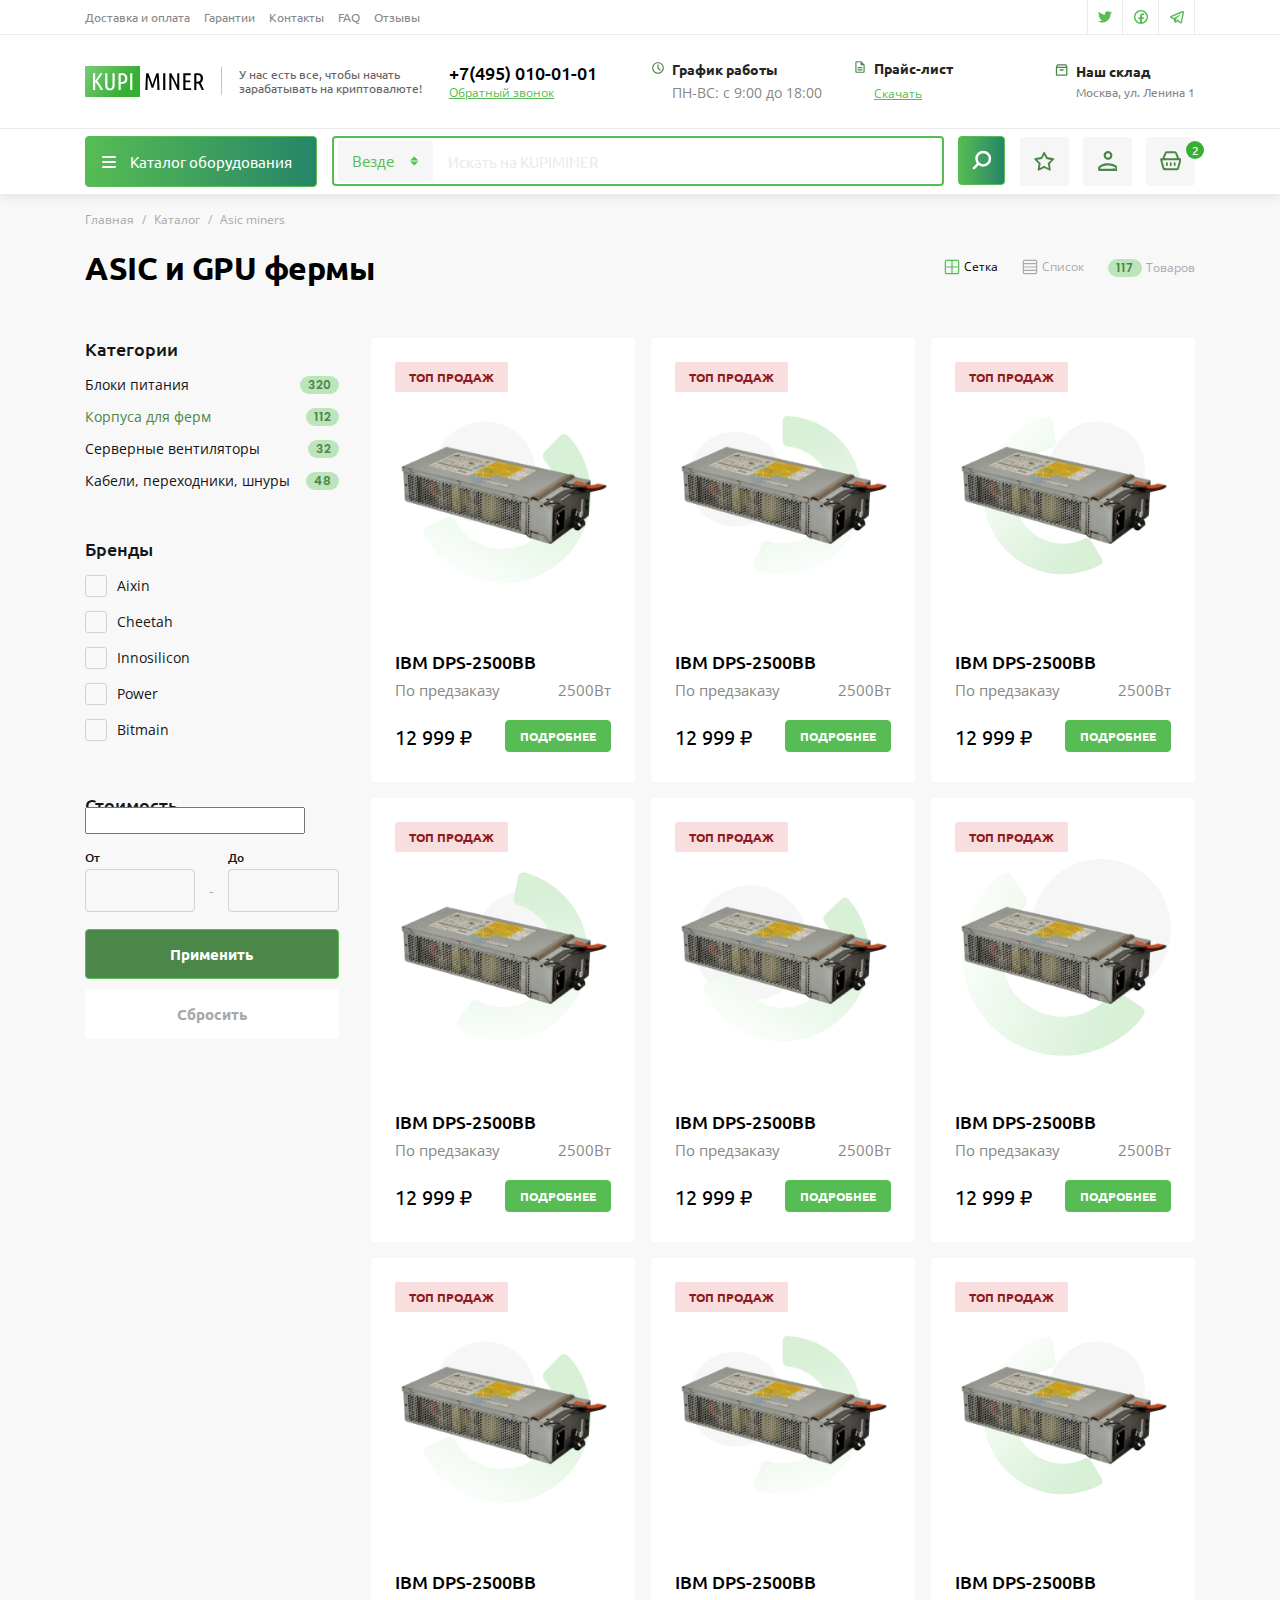
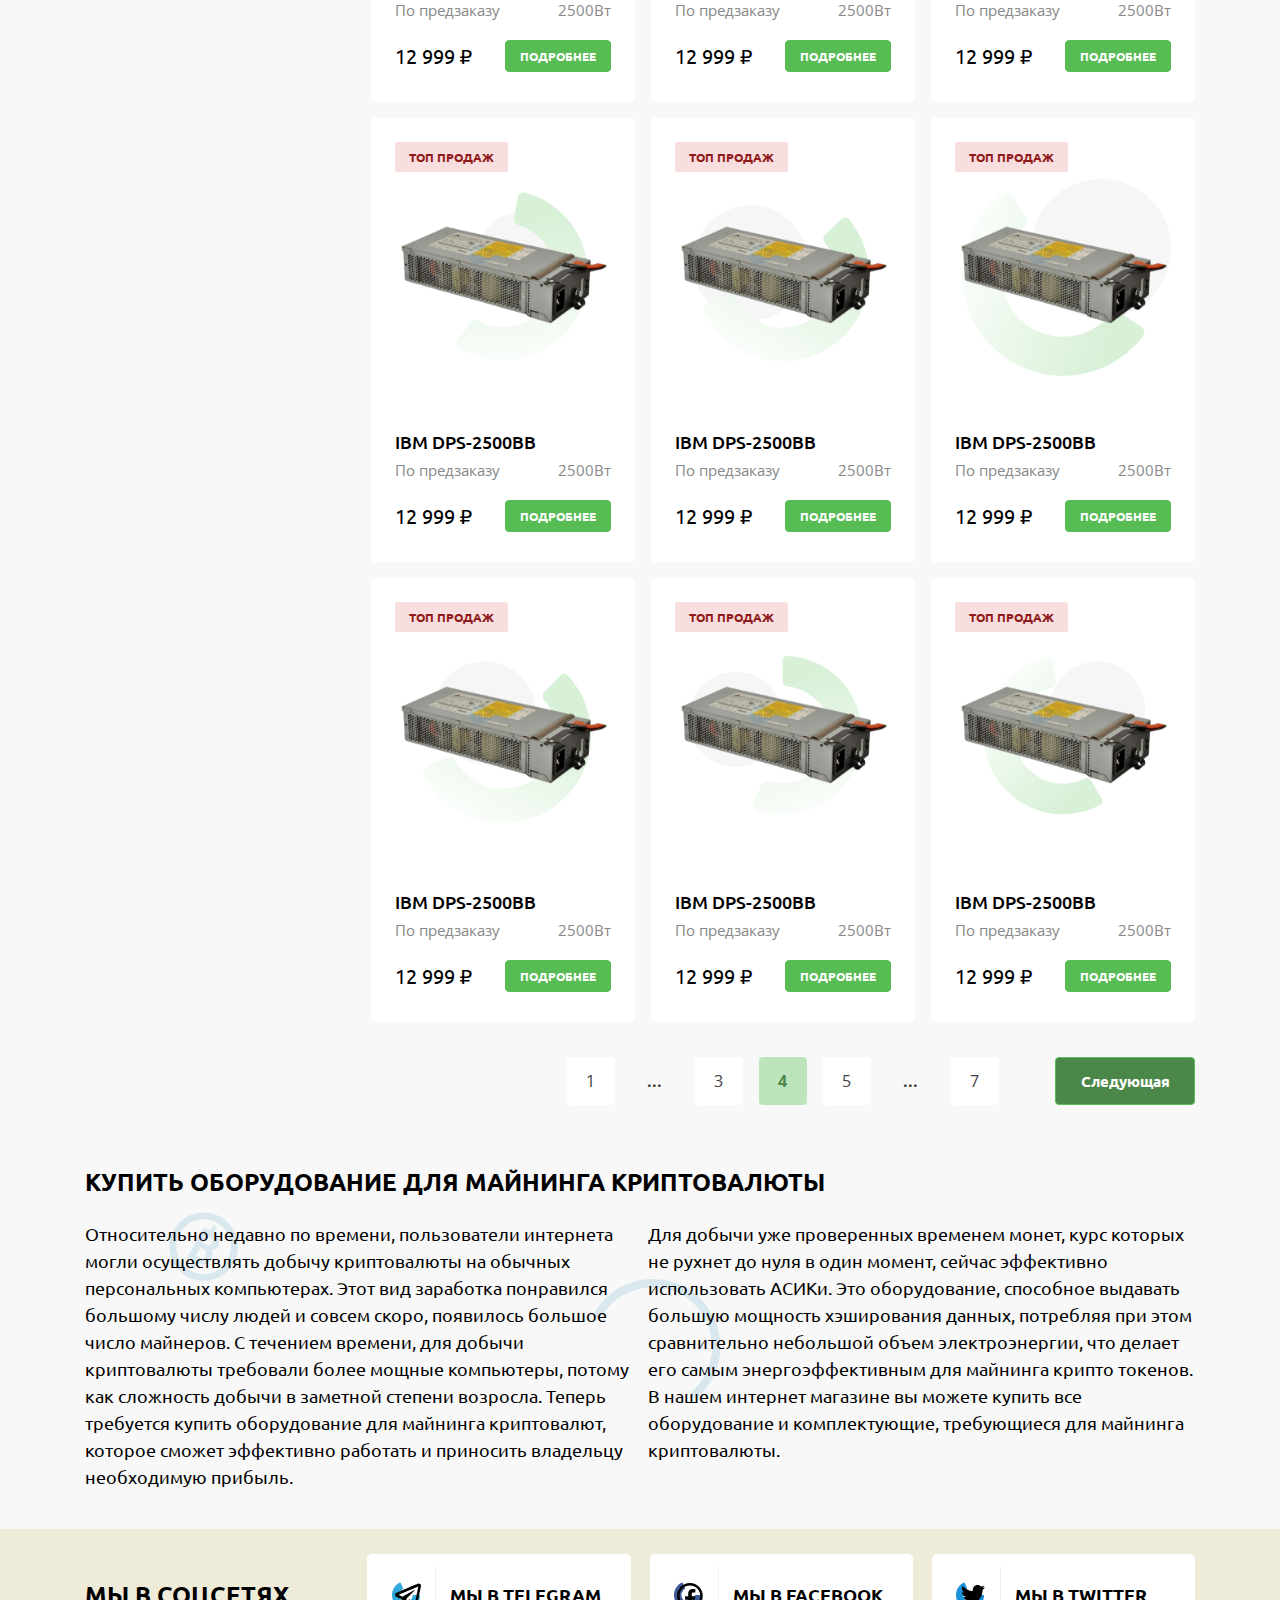
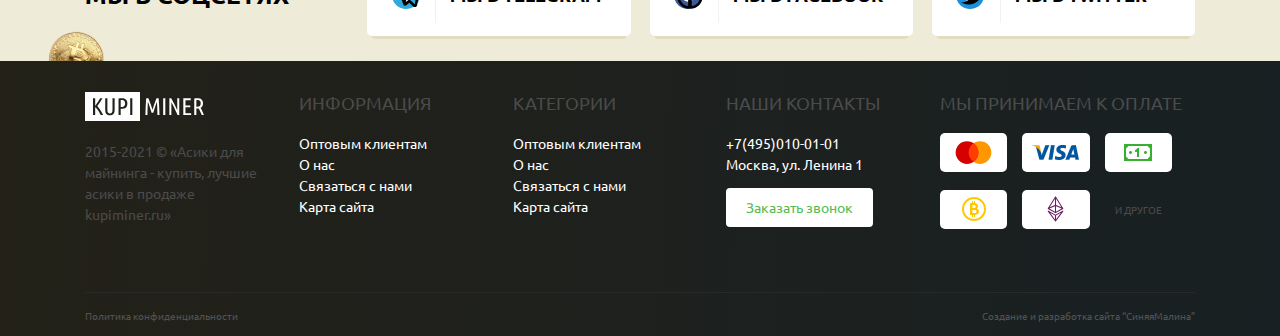
==== public/02-catalog.html @ fa97ae74 "made 02" ====
<!DOCTYPE html>
<html lang="ru">
	<head>
		<meta charset="utf-8">
		<title>02-catalog</title>
		<meta name="description" content="о чем страница">
		<meta http-equiv="X-UA-Compatible" content="IE=edge">
		<meta name="viewport" content="width=device-width,initial-scale=1.0">
		<link type="image/ico" href="img/favicon.ico" rel="shortcut icon"><meta name="format-detection" content="telephone=no"> <link rel="preconnect" href="https://fonts.gstatic.com">
<link href="https://fonts.googleapis.com/css2?family=Open+Sans:wght@300;400;600;700;800&family=Ubuntu:wght@300;400;500;700&display=swap" rel="stylesheet">
<link href="https://fonts.googleapis.com/css2?family=Poppins:wght@300;400;500;600;700;800;900&display=swap" rel="stylesheet">
		<link rel="stylesheet" href="libs/ion-rangeslider/css/ion.rangeSlider.min.css"/>
		<link href="libs/@fancyapps/fancybox/jquery.fancybox.min.css" rel="stylesheet"/>
		<link href="css/main.min.css" rel="stylesheet"/>
	</head>
	<body class="bc-moved">
		<div class="main-wrapper">
			<div class="mob-menu mob-menu--js">
				<div class="mob-menu__inner mm-inner-js">
					<div class="mob-menu__catalog-items"><a class="mob-menu__item" href="#"><span class="mob-menu__img"><img loading="lazy" src="img/svg/catalog-1.svg" alt=""/></span><span class="mob-menu__txt">Компьютерные товары</span></a><a class="mob-menu__item" href="#"><span class="mob-menu__img"><img loading="lazy" src="img/svg/catalog-1.svg" alt=""/></span><span class="mob-menu__txt">Корпуса для ферм на видеокартах</span></a><a class="mob-menu__item" href="#"><span class="mob-menu__img"><img loading="lazy" src="img/svg/catalog-2.svg" alt=""/></span><span class="mob-menu__txt">Электроника</span></a><a class="mob-menu__item" href="#"><span class="mob-menu__img"><img loading="lazy" src="img/svg/catalog-3.svg" alt=""/></span><span class="mob-menu__txt">Asic miners</span></a><a class="mob-menu__item" href="#"><span class="mob-menu__img"><img loading="lazy" src="img/svg/catalog-1.svg" alt=""/></span><span class="mob-menu__txt">GPU фермы</span></a><a class="mob-menu__item" href="#"><span class="mob-menu__img"><img loading="lazy" src="img/svg/catalog-3.svg" alt=""/></span><span class="mob-menu__txt">Аксессуары</span></a><a class="mob-menu__item" href="#"><span class="mob-menu__img"><img loading="lazy" src="img/svg/catalog-2.svg" alt=""/></span><span class="mob-menu__txt">Контейнеры для майнинга</span></a><a class="mob-menu__item" href="#"><span class="mob-menu__img"><img loading="lazy" src="img/svg/catalog-1.svg" alt=""/></span><span class="mob-menu__txt">Видеокарты</span></a>
					</div>
					<div class="mob-menu__gray-links">
						<ul>
							<li><a href="#">Отзывы</a></li>
							<li><a href="#">Доставка и оплата</a></li>
							<li><a href="#">Возврат</a></li>
							<li><a href="#">Контакты</a></li>
						</ul>
					</div>
					<div class="mob-menu__lower-content">
						<div class="mob-menu__soc-row row gy-3">
							<div class="col-auto"><a class="mob-menu__soc-item" href="#"><img loading="lazy" src="img/svg/tl-soc-tw.svg" alt=""/></a>
							</div>
							<div class="col-auto"><a class="mob-menu__soc-item" href="#"><img loading="lazy" src="img/svg/tl-soc-fb.svg" alt=""/></a>
							</div>
							<div class="col-auto"><a class="mob-menu__soc-item" href="#"><img loading="lazy" src="img/svg/tl-soc-tg.svg" alt=""/></a>
							</div>
						</div><a class="mob-menu__tel" href="tel:+74950100101">+7(495) 010-01-01</a><a class="mob-menu__call-back" href="#">Обратный звонок</a>
					</div>
				</div>
			</div>
			<!--  мобильное меню-->
			<!-- start header-->
			<header class="header" id="header">
				<!-- start top-nav-->
				<div class="top-line d-none d-lg-block">
					<div class="container">
						<div class="row align-items-center">
							<div class="col">
								<div class="top-line__gray-menu">
									<ul>
										<li><a href="#">Доставка и оплата</a></li>
										<li><a href="#">Гарантии</a></li>
										<li><a href="#">Контакты</a></li>
										<li><a href="#">FAQ</a></li>
										<li><a href="#">Отзывы</a></li>
									</ul>
								</div>
							</div>
							<div class="col-auto">
								<div class="top-line__soc-row row">
									<div class="col-auto"><a class="top-line__soc-item" href="#"><img loading="lazy" src="img/svg/tl-soc-tw.svg" alt=""/></a>
									</div>
									<div class="col-auto"><a class="top-line__soc-item" href="#"><img loading="lazy" src="img/svg/tl-soc-fb.svg" alt=""/></a>
									</div>
									<div class="col-auto"><a class="top-line__soc-item" href="#"><img loading="lazy" src="img/svg/tl-soc-tg.svg" alt=""/></a>
									</div>
								</div>
							</div>
						</div>
					</div>
				</div>
				<div class="top-nav top-nav--js block-with-lazy">
					<div class="top-nav__top d-none d-lg-block">
						<div class="container">
							<div class="top-nav__top-row row align-items-center">
								<div class="col-auto">
									<div class="top-nav__logo-row row align-items-center">
										<div class="col-auto"><a class="top-nav__logo" href="#"><img loading="lazy" src="img/svg/logo.svg" alt=""/></a>
										</div>
										<div class="top-nav__l-txt-col col-auto">
											<div class="top-nav__logo-txt">У нас есть все, чтобы начать зарабатывать на криптовалюте!
											</div>
										</div>
									</div>
								</div>
								<div class="top-nav__col top-nav__col--tell col"><a class="top-nav__tell" href="tel:+74950100101">+7(495) 010-01-01</a>
									<div class="top-nav__callback">Обратный звонок
									</div>
								</div>
								<div class="top-nav__col top-nav__col--shedule col d-xl-block d-none">
									<div class="top-nav__iconed-row row">
										<div class="col-auto">
											<div class="top-nav__i-icon"><img loading="lazy" src="img/svg/h-clock.svg" alt=""/>
											</div>
										</div>
										<div class="col">
											<div class="top-nav__bold-txt">График работы
											</div>
											<div class="top-nav__shedule">ПН-ВС: с 9:00 до 18:00
											</div>
										</div>
									</div>
								</div>
								<div class="top-nav__col top-nav__col--price col">
									<div class="top-nav__iconed-row row">
										<div class="col-auto">
											<div class="top-nav__i-icon"><img loading="lazy" src="img/svg/h-file.svg" alt=""/>
											</div>
										</div>
										<div class="col">
											<div class="top-nav__bold-txt">Прайс-лист
											</div><a class="top-nav__price-link" href="#">Скачать</a>
										</div>
									</div>
								</div>
								<div class="top-nav__col top-nav__col--store col-auto d-lg-block d-none">
									<div class="top-nav__iconed-row row">
										<div class="col-auto">
											<div class="top-nav__i-icon"><img loading="lazy" src="img/svg/h-store.svg" alt=""/>
											</div>
										</div>
										<div class="col">
											<div class="top-nav__bold-txt">Наш склад
											</div>
											<div class="top-nav__store-add">Москва, ул. Ленина 1
											</div>
										</div>
									</div>
								</div>
							</div>
						</div>
					</div>
					<div class="top-nav__bot">
						<div class="top-nav__bot-cont container">
							<div class="top-nav__bot-row row align-items-center">
								<div class="col-auto d-lg-none">
									<div class="top-nav__burger burger-js"><span></span>
									</div>
								</div>
								<div class="col-auto d-none d-lg-block">
									<div class="top-nav__catalog-cont">
										<div class="top-nav__catalog-btn catalog-btn-js">
											<div class="top-nav__c-burger"><span></span>
											</div>
											<div class="top-nav__c-txt">Каталог оборудования
											</div>
										</div>
										<div class="catalog-dd catalog-dd--js">
											<div class="catalog-dd__items"><a class="catalog-dd__item" href="#"><span class="catalog-dd__img"><img loading="lazy" src="img/svg/catalog-1.svg" alt=""/></span><span class="catalog-dd__txt">Компьютерные товары</span></a><a class="catalog-dd__item" href="#"><span class="catalog-dd__img"><img loading="lazy" src="img/svg/catalog-1.svg" alt=""/></span><span class="catalog-dd__txt">Корпуса для ферм на видеокартах</span></a><a class="catalog-dd__item" href="#"><span class="catalog-dd__img"><img loading="lazy" src="img/svg/catalog-2.svg" alt=""/></span><span class="catalog-dd__txt">Электроника</span></a><a class="catalog-dd__item" href="#"><span class="catalog-dd__img"><img loading="lazy" src="img/svg/catalog-3.svg" alt=""/></span><span class="catalog-dd__txt">Asic miners</span></a><a class="catalog-dd__item" href="#"><span class="catalog-dd__img"><img loading="lazy" src="img/svg/catalog-1.svg" alt=""/></span><span class="catalog-dd__txt">GPU фермы</span></a><a class="catalog-dd__item" href="#"><span class="catalog-dd__img"><img loading="lazy" src="img/svg/catalog-3.svg" alt=""/></span><span class="catalog-dd__txt">Аксессуары</span></a><a class="catalog-dd__item" href="#"><span class="catalog-dd__img"><img loading="lazy" src="img/svg/catalog-2.svg" alt=""/></span><span class="catalog-dd__txt">Контейнеры для майнинга</span></a><a class="catalog-dd__item" href="#"><span class="catalog-dd__img"><img loading="lazy" src="img/svg/catalog-1.svg" alt=""/></span><span class="catalog-dd__txt">Видеокарты</span></a>
											</div>
										</div>
									</div>
								</div>
								<div class="col d-none d-lg-block">
									<div class="top-nav__inp-row row">
										<div class="top-nav__inp-col col">
											<div class="top-nav__input-box">
												<select class="top-nav__select form-control form-select">
													<option>Везде</option>
													<option>Везде2</option>
													<option>Везде3</option>
												</select><input class="top-nav__input form-control" type="text" placeholder="Искать на KUPIMINER"/>
											</div>
										</div>
										<div class="col-auto">
											<button class="top-nav__inp-btn" type="button"><img loading="lazy" src="img/svg/zoom.svg" alt=""/>
											</button>
										</div>
									</div>
								</div>
								<div class="col col-lg-auto">
									<div class="top-nav__s-links-row row justify-content-end">
										<div class="col-auto d-lg-none"><a class="top-nav__s-link search-sm-js" href="#"><img loading="lazy" src="img/svg/zoom-sm.svg" alt=""/></a>
										</div>
										<div class="col d-lg-none mob-search-col-js">
											<div class="row">
												<div class="col"><input class="top-nav__input-mob form-control inp-mob-js" type="text"/>
												</div>
												<div class="col-auto">
													<div class="top-nav__m-close-btn m-close-btn-js"><img loading="lazy" src="img/svg/cross.svg" alt=""/>
													</div>
												</div>
											</div>
										</div>
										<div class="col-auto s-col-js active"><a class="top-nav__s-link" href="#">
											<svg class="icon icon-star ">
												<use xlink:href="img/svg/sprite.svg#star"></use>
											</svg></a>
										</div>
										<div class="col-auto s-col-js active"><a class="top-nav__s-link" href="#">
											<svg class="icon icon-user ">
												<use xlink:href="img/svg/sprite.svg#user"></use>
											</svg></a>
										</div>
										<div class="col-auto s-col-js active"><a class="top-nav__s-link top-nav__s-link--cart" href="#">
											<svg class="icon icon-cart ">
												<use xlink:href="img/svg/sprite.svg#cart"></use>
											</svg><span class="top-nav__amount-ball">2</span></a>
										</div>
									</div>
								</div>
							</div>
						</div>
					</div>
				</div>
				<!-- end top-nav-->
			</header>
			<!-- end header-->
			<div class="bc-cont">
				<div class="container">
					<nav>
						<ol class="breadcrumb">
							<li class="breadcrumb-item"><a href="/"><span>Главная</span></a></li>
							<li class="breadcrumb-item"><a href="#"><span>Каталог</span></a></li>
							<li class="breadcrumb-item active"><a href="#"><span>Asic miners</span></a></li>
						</ol>
					</nav>
				</div>
			</div>
			<!-- start sCatalog-->
			<section class="sCatalog section" id="sCatalog">
				<div class="sCatalog__container container">
					<div class="sCatalog__top-row row align-items-center align-items-xxl-end gy-3">
						<div class="col-md">
							<div class="section-title">
								<h1>ASIC и GPU фермы</h1>
							</div>
						</div>
						<div class="col-md-auto">
							<div class="sCatalog__t-sub-row row gy-3">
								<div class="col-auto">
									<div class="sCatalog__display-btn active">
										<svg class="icon icon-grid-icon ">
											<use xlink:href="img/svg/sprite.svg#grid-icon"></use>
										</svg><span>Сетка</span>
									</div>
								</div>
								<div class="col-auto">
									<div class="sCatalog__display-btn">
										<svg class="icon icon-list-icon ">
											<use xlink:href="img/svg/sprite.svg#list-icon"></use>
										</svg><span>Список</span>
									</div>
								</div>
								<div class="col-auto">
									<div class="sCatalog__items-found">
										<div class="sCatalog__if-num">117
										</div>
										<div class="sCatalog__if-txt">Товаров
										</div>
									</div>
								</div>
							</div>
						</div>
					</div>
					<div class="sCatalog__main-row row gy-4">
						<div class="sCatalog__m-l-col col-lg-4 col-xl-3">
							<div class="filter">
								<div class="filter__title">Категории
								</div>
								<div class="filter__categories"><a class="filter__c-item" href="#"><span class="filter__c-txt">Блоки питания</span><span class="filter__c-amount">320</span></a><a class="filter__c-item active" href="#"><span class="filter__c-txt">Корпуса для ферм</span><span class="filter__c-amount">112</span></a><a class="filter__c-item" href="#"><span class="filter__c-txt">Серверные вентиляторы</span><span class="filter__c-amount">32</span></a><a class="filter__c-item" href="#"><span class="filter__c-txt">Кабели, переходники, шнуры</span><span class="filter__c-amount">48</span></a>
								</div>
								<div class="filter__title">Бренды
								</div>
								<div class="filter__chb-group">
									<label class="custom-input form-check"><input class="custom-input__input form-check-input" name="checkbox" type="checkbox"/><span class="custom-input__text form-check-label">Aixin</span>
									</label>
									<label class="custom-input form-check"><input class="custom-input__input form-check-input" name="checkbox" type="checkbox"/><span class="custom-input__text form-check-label">Cheetah</span>
									</label>
									<label class="custom-input form-check"><input class="custom-input__input form-check-input" name="checkbox" type="checkbox"/><span class="custom-input__text form-check-label">Innosilicon</span>
									</label>
									<label class="custom-input form-check"><input class="custom-input__input form-check-input" name="checkbox" type="checkbox"/><span class="custom-input__text form-check-label">Power</span>
									</label>
									<label class="custom-input form-check"><input class="custom-input__input form-check-input" name="checkbox" type="checkbox"/><span class="custom-input__text form-check-label">Bitmain</span>
									</label>
								</div>
								<div class="filter__title">Стоимость
								</div>
								<div class="filter__range-wrap">
									<div class="range-wrap price_slider_amount">
										<input class="range-slider slider-js" type="text" data-min="80" data-max="320000"/>
										<div class="range-wrap__row row align-items-end">
											<div class="range-wrap__col col">
												<div class="form-group">
													<div class="range-wrap__up-inp-txt">От
													</div><input class="input_from form-control" type="text"/>
												</div>
											</div>
											<div class="col-auto">
												<div class="range-wrap__dash">-
												</div>
											</div>
											<div class="range-wrap__col col">
												<div class="form-group">
													<div class="range-wrap__up-inp-txt">До
													</div><input class="input_to form-control" type="text"/>
												</div>
											</div>
										</div>
									</div>
								</div>
								<div class="filter__btn-row row">
									<div class="col">
										<button class="filter__btn filter__btn--green" type="button">Применить
										</button>
									</div>
									<div class="col">
										<button class="filter__btn filter__btn--white muted" type="button">Сбросить
										</button>
									</div>
								</div>
							</div>
						</div>
						<div class="col-lg-8 col-xl-9 col-xxl">
							<div class="sCatalog__items-row row">
								<div class="col-sm-6 col-lg-6 col-xl-4">
									<div class="prod-card">
										<div class="prod-card__img-box">
											<div class="prod-card__tags">
												<div class="prod-card__t-row row gy-2">
													<div class="col-auto">
														<div class="prod-card__tag" style="color: #901A1A; background-color:#F8DEDE;">топ продаж
														</div>
													</div>
												</div>
											</div>
											<div class="prod-card__backplate">
												<div class="prod-card__bp-ball prod-card__bp-ball--img">
												</div>
											</div><a class="prod-card__img" href="#"><img loading="lazy" src="img/@2x/prod-card-2.png" alt=""/></a>
										</div><a class="prod-card__title" href="#">IBM DPS-2500BB</a>
										<div class="prod-card__gray-row row align-items-center">
											<div class="col">
												<div class="prod-card__gray">По предзаказу
												</div>
											</div>
											<div class="col-auto">
												<div class="prod-card__gray">2500Вт
												</div>
											</div>
										</div>
										<div class="prod-card__price-row row align-items-center">
											<div class="col">
												<div class="prod-card__price">12 999 ₽
												</div>
											</div>
											<div class="col-auto"><a class="prod-card__det-btn" href="#">подробнее</a>
											</div>
										</div>
									</div>
								</div>
								<div class="col-sm-6 col-lg-6 col-xl-4">
									<div class="prod-card">
										<div class="prod-card__img-box">
											<div class="prod-card__tags">
												<div class="prod-card__t-row row gy-2">
													<div class="col-auto">
														<div class="prod-card__tag" style="color: #901A1A; background-color:#F8DEDE;">топ продаж
														</div>
													</div>
												</div>
											</div>
											<div class="prod-card__backplate">
												<div class="prod-card__bp-ball prod-card__bp-ball--img">
												</div>
											</div><a class="prod-card__img" href="#"><img loading="lazy" src="img/@2x/prod-card-2.png" alt=""/></a>
										</div><a class="prod-card__title" href="#">IBM DPS-2500BB</a>
										<div class="prod-card__gray-row row align-items-center">
											<div class="col">
												<div class="prod-card__gray">По предзаказу
												</div>
											</div>
											<div class="col-auto">
												<div class="prod-card__gray">2500Вт
												</div>
											</div>
										</div>
										<div class="prod-card__price-row row align-items-center">
											<div class="col">
												<div class="prod-card__price">12 999 ₽
												</div>
											</div>
											<div class="col-auto"><a class="prod-card__det-btn" href="#">подробнее</a>
											</div>
										</div>
									</div>
								</div>
								<div class="col-sm-6 col-lg-6 col-xl-4">
									<div class="prod-card">
										<div class="prod-card__img-box">
											<div class="prod-card__tags">
												<div class="prod-card__t-row row gy-2">
													<div class="col-auto">
														<div class="prod-card__tag" style="color: #901A1A; background-color:#F8DEDE;">топ продаж
														</div>
													</div>
												</div>
											</div>
											<div class="prod-card__backplate">
												<div class="prod-card__bp-ball prod-card__bp-ball--img">
												</div>
											</div><a class="prod-card__img" href="#"><img loading="lazy" src="img/@2x/prod-card-2.png" alt=""/></a>
										</div><a class="prod-card__title" href="#">IBM DPS-2500BB</a>
										<div class="prod-card__gray-row row align-items-center">
											<div class="col">
												<div class="prod-card__gray">По предзаказу
												</div>
											</div>
											<div class="col-auto">
												<div class="prod-card__gray">2500Вт
												</div>
											</div>
										</div>
										<div class="prod-card__price-row row align-items-center">
											<div class="col">
												<div class="prod-card__price">12 999 ₽
												</div>
											</div>
											<div class="col-auto"><a class="prod-card__det-btn" href="#">подробнее</a>
											</div>
										</div>
									</div>
								</div>
								<div class="col-sm-6 col-lg-6 col-xl-4">
									<div class="prod-card">
										<div class="prod-card__img-box">
											<div class="prod-card__tags">
												<div class="prod-card__t-row row gy-2">
													<div class="col-auto">
														<div class="prod-card__tag" style="color: #901A1A; background-color:#F8DEDE;">топ продаж
														</div>
													</div>
												</div>
											</div>
											<div class="prod-card__backplate">
												<div class="prod-card__bp-ball prod-card__bp-ball--img">
												</div>
											</div><a class="prod-card__img" href="#"><img loading="lazy" src="img/@2x/prod-card-2.png" alt=""/></a>
										</div><a class="prod-card__title" href="#">IBM DPS-2500BB</a>
										<div class="prod-card__gray-row row align-items-center">
											<div class="col">
												<div class="prod-card__gray">По предзаказу
												</div>
											</div>
											<div class="col-auto">
												<div class="prod-card__gray">2500Вт
												</div>
											</div>
										</div>
										<div class="prod-card__price-row row align-items-center">
											<div class="col">
												<div class="prod-card__price">12 999 ₽
												</div>
											</div>
											<div class="col-auto"><a class="prod-card__det-btn" href="#">подробнее</a>
											</div>
										</div>
									</div>
								</div>
								<div class="col-sm-6 col-lg-6 col-xl-4">
									<div class="prod-card">
										<div class="prod-card__img-box">
											<div class="prod-card__tags">
												<div class="prod-card__t-row row gy-2">
													<div class="col-auto">
														<div class="prod-card__tag" style="color: #901A1A; background-color:#F8DEDE;">топ продаж
														</div>
													</div>
												</div>
											</div>
											<div class="prod-card__backplate">
												<div class="prod-card__bp-ball prod-card__bp-ball--img">
												</div>
											</div><a class="prod-card__img" href="#"><img loading="lazy" src="img/@2x/prod-card-2.png" alt=""/></a>
										</div><a class="prod-card__title" href="#">IBM DPS-2500BB</a>
										<div class="prod-card__gray-row row align-items-center">
											<div class="col">
												<div class="prod-card__gray">По предзаказу
												</div>
											</div>
											<div class="col-auto">
												<div class="prod-card__gray">2500Вт
												</div>
											</div>
										</div>
										<div class="prod-card__price-row row align-items-center">
											<div class="col">
												<div class="prod-card__price">12 999 ₽
												</div>
											</div>
											<div class="col-auto"><a class="prod-card__det-btn" href="#">подробнее</a>
											</div>
										</div>
									</div>
								</div>
								<div class="col-sm-6 col-lg-6 col-xl-4">
									<div class="prod-card">
										<div class="prod-card__img-box">
											<div class="prod-card__tags">
												<div class="prod-card__t-row row gy-2">
													<div class="col-auto">
														<div class="prod-card__tag" style="color: #901A1A; background-color:#F8DEDE;">топ продаж
														</div>
													</div>
												</div>
											</div>
											<div class="prod-card__backplate">
												<div class="prod-card__bp-ball prod-card__bp-ball--img">
												</div>
											</div><a class="prod-card__img" href="#"><img loading="lazy" src="img/@2x/prod-card-2.png" alt=""/></a>
										</div><a class="prod-card__title" href="#">IBM DPS-2500BB</a>
										<div class="prod-card__gray-row row align-items-center">
											<div class="col">
												<div class="prod-card__gray">По предзаказу
												</div>
											</div>
											<div class="col-auto">
												<div class="prod-card__gray">2500Вт
												</div>
											</div>
										</div>
										<div class="prod-card__price-row row align-items-center">
											<div class="col">
												<div class="prod-card__price">12 999 ₽
												</div>
											</div>
											<div class="col-auto"><a class="prod-card__det-btn" href="#">подробнее</a>
											</div>
										</div>
									</div>
								</div>
								<div class="col-sm-6 col-lg-6 col-xl-4">
									<div class="prod-card">
										<div class="prod-card__img-box">
											<div class="prod-card__tags">
												<div class="prod-card__t-row row gy-2">
													<div class="col-auto">
														<div class="prod-card__tag" style="color: #901A1A; background-color:#F8DEDE;">топ продаж
														</div>
													</div>
												</div>
											</div>
											<div class="prod-card__backplate">
												<div class="prod-card__bp-ball prod-card__bp-ball--img">
												</div>
											</div><a class="prod-card__img" href="#"><img loading="lazy" src="img/@2x/prod-card-2.png" alt=""/></a>
										</div><a class="prod-card__title" href="#">IBM DPS-2500BB</a>
										<div class="prod-card__gray-row row align-items-center">
											<div class="col">
												<div class="prod-card__gray">По предзаказу
												</div>
											</div>
											<div class="col-auto">
												<div class="prod-card__gray">2500Вт
												</div>
											</div>
										</div>
										<div class="prod-card__price-row row align-items-center">
											<div class="col">
												<div class="prod-card__price">12 999 ₽
												</div>
											</div>
											<div class="col-auto"><a class="prod-card__det-btn" href="#">подробнее</a>
											</div>
										</div>
									</div>
								</div>
								<div class="col-sm-6 col-lg-6 col-xl-4">
									<div class="prod-card">
										<div class="prod-card__img-box">
											<div class="prod-card__tags">
												<div class="prod-card__t-row row gy-2">
													<div class="col-auto">
														<div class="prod-card__tag" style="color: #901A1A; background-color:#F8DEDE;">топ продаж
														</div>
													</div>
												</div>
											</div>
											<div class="prod-card__backplate">
												<div class="prod-card__bp-ball prod-card__bp-ball--img">
												</div>
											</div><a class="prod-card__img" href="#"><img loading="lazy" src="img/@2x/prod-card-2.png" alt=""/></a>
										</div><a class="prod-card__title" href="#">IBM DPS-2500BB</a>
										<div class="prod-card__gray-row row align-items-center">
											<div class="col">
												<div class="prod-card__gray">По предзаказу
												</div>
											</div>
											<div class="col-auto">
												<div class="prod-card__gray">2500Вт
												</div>
											</div>
										</div>
										<div class="prod-card__price-row row align-items-center">
											<div class="col">
												<div class="prod-card__price">12 999 ₽
												</div>
											</div>
											<div class="col-auto"><a class="prod-card__det-btn" href="#">подробнее</a>
											</div>
										</div>
									</div>
								</div>
								<div class="col-sm-6 col-lg-6 col-xl-4">
									<div class="prod-card">
										<div class="prod-card__img-box">
											<div class="prod-card__tags">
												<div class="prod-card__t-row row gy-2">
													<div class="col-auto">
														<div class="prod-card__tag" style="color: #901A1A; background-color:#F8DEDE;">топ продаж
														</div>
													</div>
												</div>
											</div>
											<div class="prod-card__backplate">
												<div class="prod-card__bp-ball prod-card__bp-ball--img">
												</div>
											</div><a class="prod-card__img" href="#"><img loading="lazy" src="img/@2x/prod-card-2.png" alt=""/></a>
										</div><a class="prod-card__title" href="#">IBM DPS-2500BB</a>
										<div class="prod-card__gray-row row align-items-center">
											<div class="col">
												<div class="prod-card__gray">По предзаказу
												</div>
											</div>
											<div class="col-auto">
												<div class="prod-card__gray">2500Вт
												</div>
											</div>
										</div>
										<div class="prod-card__price-row row align-items-center">
											<div class="col">
												<div class="prod-card__price">12 999 ₽
												</div>
											</div>
											<div class="col-auto"><a class="prod-card__det-btn" href="#">подробнее</a>
											</div>
										</div>
									</div>
								</div>
								<div class="col-sm-6 col-lg-6 col-xl-4">
									<div class="prod-card">
										<div class="prod-card__img-box">
											<div class="prod-card__tags">
												<div class="prod-card__t-row row gy-2">
													<div class="col-auto">
														<div class="prod-card__tag" style="color: #901A1A; background-color:#F8DEDE;">топ продаж
														</div>
													</div>
												</div>
											</div>
											<div class="prod-card__backplate">
												<div class="prod-card__bp-ball prod-card__bp-ball--img">
												</div>
											</div><a class="prod-card__img" href="#"><img loading="lazy" src="img/@2x/prod-card-2.png" alt=""/></a>
										</div><a class="prod-card__title" href="#">IBM DPS-2500BB</a>
										<div class="prod-card__gray-row row align-items-center">
											<div class="col">
												<div class="prod-card__gray">По предзаказу
												</div>
											</div>
											<div class="col-auto">
												<div class="prod-card__gray">2500Вт
												</div>
											</div>
										</div>
										<div class="prod-card__price-row row align-items-center">
											<div class="col">
												<div class="prod-card__price">12 999 ₽
												</div>
											</div>
											<div class="col-auto"><a class="prod-card__det-btn" href="#">подробнее</a>
											</div>
										</div>
									</div>
								</div>
								<div class="col-sm-6 col-lg-6 col-xl-4">
									<div class="prod-card">
										<div class="prod-card__img-box">
											<div class="prod-card__tags">
												<div class="prod-card__t-row row gy-2">
													<div class="col-auto">
														<div class="prod-card__tag" style="color: #901A1A; background-color:#F8DEDE;">топ продаж
														</div>
													</div>
												</div>
											</div>
											<div class="prod-card__backplate">
												<div class="prod-card__bp-ball prod-card__bp-ball--img">
												</div>
											</div><a class="prod-card__img" href="#"><img loading="lazy" src="img/@2x/prod-card-2.png" alt=""/></a>
										</div><a class="prod-card__title" href="#">IBM DPS-2500BB</a>
										<div class="prod-card__gray-row row align-items-center">
											<div class="col">
												<div class="prod-card__gray">По предзаказу
												</div>
											</div>
											<div class="col-auto">
												<div class="prod-card__gray">2500Вт
												</div>
											</div>
										</div>
										<div class="prod-card__price-row row align-items-center">
											<div class="col">
												<div class="prod-card__price">12 999 ₽
												</div>
											</div>
											<div class="col-auto"><a class="prod-card__det-btn" href="#">подробнее</a>
											</div>
										</div>
									</div>
								</div>
								<div class="col-sm-6 col-lg-6 col-xl-4">
									<div class="prod-card">
										<div class="prod-card__img-box">
											<div class="prod-card__tags">
												<div class="prod-card__t-row row gy-2">
													<div class="col-auto">
														<div class="prod-card__tag" style="color: #901A1A; background-color:#F8DEDE;">топ продаж
														</div>
													</div>
												</div>
											</div>
											<div class="prod-card__backplate">
												<div class="prod-card__bp-ball prod-card__bp-ball--img">
												</div>
											</div><a class="prod-card__img" href="#"><img loading="lazy" src="img/@2x/prod-card-2.png" alt=""/></a>
										</div><a class="prod-card__title" href="#">IBM DPS-2500BB</a>
										<div class="prod-card__gray-row row align-items-center">
											<div class="col">
												<div class="prod-card__gray">По предзаказу
												</div>
											</div>
											<div class="col-auto">
												<div class="prod-card__gray">2500Вт
												</div>
											</div>
										</div>
										<div class="prod-card__price-row row align-items-center">
											<div class="col">
												<div class="prod-card__price">12 999 ₽
												</div>
											</div>
											<div class="col-auto"><a class="prod-card__det-btn" href="#">подробнее</a>
											</div>
										</div>
									</div>
								</div>
								<div class="col-sm-6 col-lg-6 col-xl-4">
									<div class="prod-card">
										<div class="prod-card__img-box">
											<div class="prod-card__tags">
												<div class="prod-card__t-row row gy-2">
													<div class="col-auto">
														<div class="prod-card__tag" style="color: #901A1A; background-color:#F8DEDE;">топ продаж
														</div>
													</div>
												</div>
											</div>
											<div class="prod-card__backplate">
												<div class="prod-card__bp-ball prod-card__bp-ball--img">
												</div>
											</div><a class="prod-card__img" href="#"><img loading="lazy" src="img/@2x/prod-card-2.png" alt=""/></a>
										</div><a class="prod-card__title" href="#">IBM DPS-2500BB</a>
										<div class="prod-card__gray-row row align-items-center">
											<div class="col">
												<div class="prod-card__gray">По предзаказу
												</div>
											</div>
											<div class="col-auto">
												<div class="prod-card__gray">2500Вт
												</div>
											</div>
										</div>
										<div class="prod-card__price-row row align-items-center">
											<div class="col">
												<div class="prod-card__price">12 999 ₽
												</div>
											</div>
											<div class="col-auto"><a class="prod-card__det-btn" href="#">подробнее</a>
											</div>
										</div>
									</div>
								</div>
								<div class="col-sm-6 col-lg-6 col-xl-4">
									<div class="prod-card">
										<div class="prod-card__img-box">
											<div class="prod-card__tags">
												<div class="prod-card__t-row row gy-2">
													<div class="col-auto">
														<div class="prod-card__tag" style="color: #901A1A; background-color:#F8DEDE;">топ продаж
														</div>
													</div>
												</div>
											</div>
											<div class="prod-card__backplate">
												<div class="prod-card__bp-ball prod-card__bp-ball--img">
												</div>
											</div><a class="prod-card__img" href="#"><img loading="lazy" src="img/@2x/prod-card-2.png" alt=""/></a>
										</div><a class="prod-card__title" href="#">IBM DPS-2500BB</a>
										<div class="prod-card__gray-row row align-items-center">
											<div class="col">
												<div class="prod-card__gray">По предзаказу
												</div>
											</div>
											<div class="col-auto">
												<div class="prod-card__gray">2500Вт
												</div>
											</div>
										</div>
										<div class="prod-card__price-row row align-items-center">
											<div class="col">
												<div class="prod-card__price">12 999 ₽
												</div>
											</div>
											<div class="col-auto"><a class="prod-card__det-btn" href="#">подробнее</a>
											</div>
										</div>
									</div>
								</div>
								<div class="col-sm-6 col-lg-6 col-xl-4">
									<div class="prod-card">
										<div class="prod-card__img-box">
											<div class="prod-card__tags">
												<div class="prod-card__t-row row gy-2">
													<div class="col-auto">
														<div class="prod-card__tag" style="color: #901A1A; background-color:#F8DEDE;">топ продаж
														</div>
													</div>
												</div>
											</div>
											<div class="prod-card__backplate">
												<div class="prod-card__bp-ball prod-card__bp-ball--img">
												</div>
											</div><a class="prod-card__img" href="#"><img loading="lazy" src="img/@2x/prod-card-2.png" alt=""/></a>
										</div><a class="prod-card__title" href="#">IBM DPS-2500BB</a>
										<div class="prod-card__gray-row row align-items-center">
											<div class="col">
												<div class="prod-card__gray">По предзаказу
												</div>
											</div>
											<div class="col-auto">
												<div class="prod-card__gray">2500Вт
												</div>
											</div>
										</div>
										<div class="prod-card__price-row row align-items-center">
											<div class="col">
												<div class="prod-card__price">12 999 ₽
												</div>
											</div>
											<div class="col-auto"><a class="prod-card__det-btn" href="#">подробнее</a>
											</div>
										</div>
									</div>
								</div>
							</div>
							<div class="pagination">
								<div class="pagination__row row align-items-center">
									<div class="pagination__btn-col col-auto">
									</div>
									<div class="pagination__list-col col">
										<ul>
												<li><a class="page-numbers" href="#">1</a>
												</li>
												<li><span class="page-numbers page-numbers--dots">...</span>
												</li>
												<li><a class="page-numbers" href="#">3</a>
												</li>
												<li><span class="page-numbers current"> 4</span>
												</li>
												<li><a class="page-numbers" href="#">5</a>
												</li>
												<li><span class="page-numbers page-numbers--dots">...</span>
												</li>
												<li><a class="page-numbers" href="#">7</a>
												</li>
										</ul>
									</div>
									<div class="pagination__btn-col col-auto"><a class="pagination__btn" href="#"><span class="d-none d-md-inline">Следующая</span>
										<svg class="icon icon-chevron-right d-md-none">
											<use xlink:href="img/svg/sprite.svg#chevron-right"></use>
										</svg></a>
									</div>
								</div>
							</div>
						</div>
					</div>
				</div>
			</section>
			<!-- end sCatalog-->
			<!-- start sBuy-->
			<section class="sBuy section" id="sBuy">
				<div class="sBuy__container container">
					<div class="sBuy__bg sBuy__bg--1 d-none d-lg-block"><img loading="lazy" src="img/svg/sBuy-1.svg" alt=""/>
					</div>
					<div class="sBuy__bg sBuy__bg--2 d-none d-lg-block"><img loading="lazy" src="img/svg/sBuy-2.svg" alt=""/>
					</div>
					<div class="section-title">
						<h2>Купить оборудование для майнинга криптовалюты</h2>
					</div>
					<div class="sBuy__row row">
						<div class="col-lg-6">
							<p>Относительно недавно по времени, пользователи интернета могли осуществлять добычу криптовалюты на обычных персональных компьютерах. Этот вид заработка понравился большому числу людей и совсем скоро, появилось большое число майнеров. С течением времени, для добычи криптовалюты требовали более мощные компьютеры, потому как сложность добычи в заметной степени возросла. Теперь требуется купить оборудование для майнинга криптовалют, которое сможет эффективно работать и приносить владельцу необходимую прибыль.</p>
						</div>
						<div class="col-lg-6">
							<p>Для добычи уже проверенных временем монет, курс которых не рухнет до нуля в один момент, сейчас эффективно использовать АСИКи. Это оборудование, способное выдавать большую мощность хэширования данных, потребляя при этом сравнительно небольшой объем электроэнергии, что делает его самым энергоэффективным для майнинга крипто токенов. В нашем интернет магазине вы можете купить все оборудование и комплектующие, требующиеся для майнинга криптовалюты.</p>
						</div>
					</div>
				</div>
			</section>
			<!-- end sBuy-->
			<!-- start sSoc-->
			<section class="sSoc section" id="sSoc">
				<div class="sSoc__bg"><img loading="lazy" src="img/@2x/bit-coin.png" alt=""/>
				</div>
				<div class="sSoc__container container">
					<div class="section-title d-xl-none">
						<h2>мы в соцсетях</h2>
					</div>
					<div class="sSoc__row row align-items-center">
						<div class="col-xl-3 d-xl-block d-none">
							<div class="section-title">
								<h2>мы в соцсетях</h2>
							</div>
						</div>
						<div class="col-md-4 col-xl-3">
							<div class="sSoc__item-cont"><a class="sSoc__item" href="#"><span class="sSoc__img"><img loading="lazy" src="img/svg/soc-tg.svg" alt=""/></span><span class="sSoc__line"></span><span class="sSoc__txt">мы в telegram</span></a>
							</div>
						</div>
						<div class="col-md-4 col-xl-3">
							<div class="sSoc__item-cont"><a class="sSoc__item" href="#"><span class="sSoc__img"><img loading="lazy" src="img/svg/soc-fb.svg" alt=""/></span><span class="sSoc__line"></span><span class="sSoc__txt">мы в facebook</span></a>
							</div>
						</div>
						<div class="col-md-4 col-xl-3">
							<div class="sSoc__item-cont"><a class="sSoc__item" href="#"><span class="sSoc__img"><img loading="lazy" src="img/svg/soc-tw.svg" alt=""/></span><span class="sSoc__line"></span><span class="sSoc__txt">мы в twitter</span></a>
							</div>
						</div>
					</div>
				</div>
			</section>
			<!-- end sSoc-->
			<footer class="footer">
				<div class="footer__container container">
					<div class="footer__row row gy-4">
						<div class="footer__col footer__col--1 col-lg col-sm-4 col-6"><a class="footer__logo" href="/"><img loading="lazy" src="img/svg/logo-white.svg" alt=""/></a>
							<div class="footer__all-rights"><span>2015-</span><span class="put-curr-year-js">2021</span>
								© «Асики для майнинга - купить, лучшие асики в продаже kupiminer.ru»
							</div>
						</div>
						<div class="footer__col footer__col--2 col-lg col-sm-4 col-6">
							<div class="footer__title">Информация
							</div>
							<ul class="footer__f-menu">
								<li><a href="#">Оптовым клиентам</a></li>
								<li><a href="#">О нас</a></li>
								<li><a href="#">Связаться с нами</a></li>
								<li><a href="#">Карта сайта</a></li>
							</ul>
						</div>
						<div class="footer__col footer__col--3 col-lg col-sm-4 col-6">
							<div class="footer__title">Категории
							</div>
							<ul class="footer__f-menu">
								<li><a href="#">Оптовым клиентам</a></li>
								<li><a href="#">О нас</a></li>
								<li><a href="#">Связаться с нами</a></li>
								<li><a href="#">Карта сайта</a></li>
							</ul>
						</div>
						<div class="footer__col footer__col--4 col-lg col-sm-4 col-6">
							<div class="footer__title">Наши контакты
							</div><a class="footer__tell" href="#">+7(495)010-01-01</a>
							<div class="footer__address">Москва, ул. Ленина 1
							</div><a class="footer__call-btn" href="#">Заказать звонок</a>
						</div>
						<div class="footer__col footer__col--5 col-sm-8 col-lg-3">
							<div class="footer__title">мы принимаем к оплате
							</div>
							<div class="footer__fee-row row">
								<div class="col-4">
									<div class="footer__f-item"><img loading="lazy" src="img/svg/fee-img-1.svg" alt=""/>
									</div>
								</div>
								<div class="col-4">
									<div class="footer__f-item"><img loading="lazy" src="img/@2x/fee-img-2.png" alt=""/>
									</div>
								</div>
								<div class="col-4">
									<div class="footer__f-item"><img loading="lazy" src="img/svg/fee-img-3.svg" alt=""/>
									</div>
								</div>
								<div class="col-4">
									<div class="footer__f-item"><img loading="lazy" src="img/svg/fee-img-4.svg" alt=""/>
									</div>
								</div>
								<div class="col-4">
									<div class="footer__f-item"><img loading="lazy" src="img/svg/fee-img-5.svg" alt=""/>
									</div>
								</div>
								<div class="col-4">
									<div class="footer__f-item footer__f-item--another">и другое
									</div>
								</div>
							</div>
						</div>
					</div>
					<div class="footer__bot">
						<div class="footer__b-row row align-items-center gy-2">
							<div class="col-sm"><a class="footer__b-link" href="#">Политика конфиденциальности</a>
							</div>
							<div class="col-sm-auto"><a class="footer__b-link" href="#">Создание и разработка сайта “СиняяМалина”</a>
							</div>
						</div>
					</div>
				</div>
			</footer>
		</div>
		<!--  start modals-->
		<div class="modal-win" id="modal-call" style="display: none">
			<div class="form-wrap">
				<form>
					<div class="text-center">
						<div class="form-wrap__title form-data h3 ttu">Обратный звонок
						</div>
						<p class="after-headline">Заполните заявку и&nbsp;мы&nbsp;с&nbsp;Вами свяжемся в&nbsp;течение 15&nbsp;минут</p>
						<p>Lorem ipsum dolor sit amet consectetur, adipisicing elit. Dicta at blanditiis error quis incidunt ratione. Expedita ullam repellendus possimus eos ex quidem quisquam quam voluptatum ipsa doloremque molestias accusamus rem deserunt tenetur incidunt exercitationem laboriosam consequuntur, repudiandae dolore odit earum voluptatibus autem amet! Eligendi omnis necessitatibus at accusamus excepturi, debitis magnam alias. Dolore voluptatum hic assumenda quo non facilis sed sint fugit ex quam. Natus eligendi sequi repellat earum doloremque vero consequatur repudiandae ipsam libero odit alias quia expedita magni fugit perspiciatis aperiam maxime illo, voluptatem omnis tenetur suscipit molestias beatae distinctio totam? Excepturi quaerat dolorum natus reprehenderit voluptas officiis totam recusandae harum autem ipsum laboriosam dolorem, tempore, maxime nam dignissimos aperiam cupiditate accusantium deleniti. Iusto harum facere blanditiis minima dolor assumenda error nisi soluta perferendis animi? Distinctio maxime, perspiciatis neque dignissimos reprehenderit obcaecati quo provident, dolores labore laborum adipisci at veniam reiciendis aliquam nemo minus cumque sequi quasi architecto aliquid magnam tempore expedita? Repellendus veniam est dicta nihil, aspernatur molestiae ducimus quibusdam voluptatibus saepe. Repudiandae itaque rem animi voluptas voluptate? Expedita numquam architecto totam quo quod quibusdam ut, rem earum, similique dolorum excepturi nobis quis, tempore et exercitationem repellendus! Ipsa, consequuntur praesentium quaerat excepturi voluptas, delectus maiores necessitatibus explicabo consequatur neque optio doloremque temporibus similique doloribus pariatur velit aliquam magni cum! Repellat mollitia quam saepe porro, culpa unde! Molestias laboriosam vitae nihil facere corporis cupiditate eos ea saepe dolorem, eaque laudantium quam distinctio, fugit placeat maxime enim dicta rem eligendi accusamus, eum id. Incidunt, illum quaerat ab modi iste quasi non laboriosam unde, atque fugit delectus cumque eligendi sapiente dolore autem omnis alias, adipisci dicta illo corrupti optio? Esse error numquam fugit itaque ipsam fugiat nostrum repudiandae recusandae, nobis repellat aperiam officiis labore possimus neque velit, a obcaecati illum quasi suscipit veritatis! Ea earum obcaecati impedit possimus adipisci vitae animi commodi consequatur omnis amet? Quod sed doloremque id nesciunt iure recusandae iste voluptatibus unde eligendi porro nulla architecto voluptates quasi temporibus, fugit asperiores quis! Facere non, illo quisquam cumque voluptate earum voluptatem corporis eum cum commodi omnis autem sequi nisi sit iure aperiam iusto dolor harum? Ex eligendi vero reiciendis culpa ipsa suscipit debitis, quam earum maxime. Nemo officia quasi consequuntur velit rem culpa ipsa quas earum excepturi amet fuga eum consequatur, repellendus commodi facere maxime. Magni voluptas consequatur facere dolores ut culpa, expedita fugit? Quae placeat asperiores est, fuga eligendi eius similique necessitatibus explicabo? Eveniet corporis tempora reiciendis, dolore ipsam quos aut ea alias amet nihil? Excepturi maiores mollitia inventore voluptate est ullam reprehenderit itaque iure quasi non molestias, vel veniam alias! Obcaecati laudantium ex incidunt autem ipsam a suscipit, in dolorem error deserunt minima laborum nulla facere officia sunt. Aliquid repellat rem sunt reprehenderit. Fugit perferendis officiis labore nesciunt pariatur optio minima aperiam et similique maxime odio laudantium eligendi deleniti culpa exercitationem impedit, fugiat magni vero temporibus eos obcaecati esse possimus asperiores dolores! Quod iure eius minus adipisci? Architecto sapiente corrupti error! Magni ea tempore laboriosam minus totam facilis iure voluptates nostrum officiis dignissimos nihil necessitatibus quam in, commodi molestiae expedita facere asperiores ad! Corporis delectus magnam, vel aspernatur rem laboriosam autem soluta aliquam iure impedit? Deserunt ad nam excepturi, quibusdam qui nisi necessitatibus, voluptatibus deleniti quo cumque ipsam cum repudiandae impedit in a laborum dignissimos ratione labore vitae officia quaerat magnam. Saepe ullam omnis harum reprehenderit beatae pariatur est? Animi dolores necessitatibus corrupti velit architecto obcaecati doloremque vero sapiente quaerat praesentium? Veniam illum iusto ea sunt deserunt, omnis consequatur est adipisci aliquid magnam quibusdam animi debitis magni excepturi accusamus vel facilis ipsa blanditiis expedita cumque fugiat! Aspernatur voluptatum quos corrupti blanditiis? Sapiente pariatur sunt culpa nesciunt consequatur eaque veritatis laborum possimus, saepe at nam amet exercitationem assumenda temporibus illo aliquid asperiores quae impedit beatae voluptatem? Vitae, totam quos odio nobis perferendis unde! Voluptates voluptatum, sint iure aliquid quis quod voluptatem saepe et similique, repellendus dolorum. Sed vel illo quisquam cum aut, ullam impedit quaerat a odit alias fugit repudiandae. Consequuntur voluptas explicabo eligendi, beatae esse nihil laborum illo rerum ab dolorum nemo iste est doloremque magnam. Repellendus in voluptates cumque ullam, cum odio quam deserunt optio doloremque modi nobis itaque cupiditate ea, neque exercitationem laborum, obcaecati mollitia earum debitis accusamus nisi dolorem autem libero dicta! Atque ad doloribus distinctio cumque nobis labore placeat? Necessitatibus, accusamus deleniti numquam asperiores distinctio tempora consectetur minus veritatis cum repellat architecto voluptatibus minima omnis aliquam fugit maiores eos veniam consequatur, rerum ex illo facere? Suscipit distinctio qui quae asperiores voluptates nobis unde, nisi soluta natus aspernatur tempore libero, nam iure? Modi, explicabo iusto tenetur placeat praesentium, sunt voluptatum soluta reiciendis quam atque hic dolorum in, esse consequuntur voluptate animi doloremque saepe expedita voluptates? Consectetur sint assumenda quaerat deleniti. Exercitationem, quas beatae. Ut ipsam eum nisi fugiat numquam saepe tempore dolorem necessitatibus consequatur, voluptatem eligendi magni laborum nostrum sed accusamus ducimus laudantium minus animi. Totam expedita vero voluptas libero ipsa! Facilis ullam vel libero aliquam sit itaque quasi delectus a rerum laborum, possimus, eos inventore nulla, excepturi exercitationem aliquid unde porro. Odio nulla labore repellat exercitationem cupiditate voluptates, obcaecati asperiores eligendi delectus commodi deserunt provident sit nam praesentium culpa cum amet explicabo, nisi dolores? Recusandae provident veritatis porro corporis voluptatem assumenda necessitatibus at. Sint quam in facere nihil hic cupiditate porro sapiente nisi, et ratione placeat commodi unde excepturi error repellat earum perspiciatis quisquam amet tempora. Expedita, ipsum? Molestias mollitia voluptatum sapiente inventore, perspiciatis ab laudantium, voluptatibus amet aliquid laborum autem? Adipisci aliquid voluptatum numquam quas quia ullam error sed illo, sit minima, consectetur temporibus unde? Rerum minima necessitatibus est expedita assumenda nesciunt, modi ea fugiat consectetur ad corporis velit ducimus quia aut cumque iusto voluptatibus et perferendis ipsum! Excepturi perferendis veritatis cumque quo, quod facere facilis impedit magnam numquam repellat ad tempora! Pariatur distinctio laborum, quaerat dolorem nostrum totam animi. Ipsa distinctio consectetur explicabo culpa, esse reprehenderit eveniet obcaecati, repudiandae dolorum vero expedita modi exercitationem iure aut provident sit cum adipisci consequatur id delectus voluptatum fuga ducimus natus. Cum, aperiam impedit error illo hic similique quo iure omnis ullam sapiente modi.</p>
					</div>
					<div class="form-wrap__input-wrap form-group"><input class="form-wrap__input form-control" name="text" type="text" placeholder="Ваше Имя"/> 
					</div>
					<!-- +e.input-wrap-->
					<button class="form-wrap__btn btn" type="submit"> 
					</button>
					<div class="form-wrap__polite">
						<label class="custom-input form-check"><input class="custom-input__input form-check-input" name="checkbox" type="checkbox"/><small class="custom-input__text text-secondary">Согласен на обработку и хранение моих персональных данных в соответствии с условиями</small>
						</label>
					</div>
				</form>
			</div>
		</div>
		<!-- #modal-call-->
		<!-- end modals-->
		<!-- modal libs-->
		<script src="libs/jquery/jquery.min.js"></script>
		<script src="libs/@fancyapps/fancybox/jquery.fancybox.min.js"></script>
		<!-- modal libs-->
		<!-- slider libs-->
		<script src="libs/swiper/swiper-bundle.min.js"> </script>
		<!-- /slider libs-->
		<script src="libs/ion-rangeslider/js/ion.rangeSlider.min.js"></script>
		<!---->
		<script src="libs/inputmask/inputmask.min.js"></script>
		<script src="js/libs.js"></script>
		<script src="js/common.js"></script>
	</body>
</html>
---- public/libs/ion-rangeslider/css/ion.rangeSlider.min.css ----
/*!Ion.RangeSlider, 2.3.1, © Denis Ineshin, 2010 - 2019, IonDen.com, Build date: 2019-12-19 16:51:02*/.irs{position:relative;display:block;-webkit-touch-callout:none;-webkit-user-select:none;-khtml-user-select:none;-moz-user-select:none;-ms-user-select:none;user-select:none;font-size:12px;font-family:Arial,sans-serif}.irs-line{position:relative;display:block;overflow:hidden;outline:none !important}.irs-bar{position:absolute;display:block;left:0;width:0}.irs-shadow{position:absolute;display:none;left:0;width:0}.irs-handle{position:absolute;display:block;box-sizing:border-box;cursor:default;z-index:1}.irs-handle.type_last{z-index:2}.irs-min,.irs-max{position:absolute;display:block;cursor:default}.irs-min{left:0}.irs-max{right:0}.irs-from,.irs-to,.irs-single{position:absolute;display:block;top:0;left:0;cursor:default;white-space:nowrap}.irs-grid{position:absolute;display:none;bottom:0;left:0;width:100%;height:20px}.irs-with-grid .irs-grid{display:block}.irs-grid-pol{position:absolute;top:0;left:0;width:1px;height:8px;background:#000}.irs-grid-pol.small{height:4px}.irs-grid-text{position:absolute;bottom:0;left:0;white-space:nowrap;text-align:center;font-size:9px;line-height:9px;padding:0 3px;color:#000}.irs-disable-mask{position:absolute;display:block;top:0;left:-1%;width:102%;height:100%;cursor:default;background:rgba(0,0,0,0);z-index:2}.lt-ie9 .irs-disable-mask{background:#000;filter:alpha(opacity=0);cursor:not-allowed}.irs-disabled{opacity:.4}.irs-hidden-input{position:absolute !important;display:block !important;top:0 !important;left:0 !important;width:0 !important;height:0 !important;font-size:0 !important;line-height:0 !important;padding:0 !important;margin:0 !important;overflow:hidden;outline:none !important;z-index:-9999 !important;background:none !important;border-style:solid !important;border-color:transparent !important}.irs--flat{height:40px}.irs--flat.irs-with-grid{height:60px}.irs--flat .irs-line{top:25px;height:12px;background-color:#e1e4e9;border-radius:4px}.irs--flat .irs-bar{top:25px;height:12px;background-color:#ed5565}.irs--flat .irs-bar--single{border-radius:4px 0 0 4px}.irs--flat .irs-shadow{height:1px;bottom:16px;background-color:#e1e4e9}.irs--flat .irs-handle{top:22px;width:16px;height:18px;background-color:transparent}.irs--flat .irs-handle>i:first-child{position:absolute;display:block;top:0;left:50%;width:2px;height:100%;margin-left:-1px;background-color:#da4453}.irs--flat .irs-handle.state_hover>i:first-child,.irs--flat .irs-handle:hover>i:first-child{background-color:#a43540}.irs--flat .irs-min,.irs--flat .irs-max{top:0;padding:1px 3px;color:#999;font-size:10px;line-height:1.333;text-shadow:none;background-color:#e1e4e9;border-radius:4px}.irs--flat .irs-from,.irs--flat .irs-to,.irs--flat .irs-single{color:white;font-size:10px;line-height:1.333;text-shadow:none;padding:1px 5px;background-color:#ed5565;border-radius:4px}.irs--flat .irs-from:before,.irs--flat .irs-to:before,.irs--flat .irs-single:before{position:absolute;display:block;content:"";bottom:-6px;left:50%;width:0;height:0;margin-left:-3px;overflow:hidden;border:3px solid transparent;border-top-color:#ed5565}.irs--flat .irs-grid-pol{background-color:#e1e4e9}.irs--flat .irs-grid-text{color:#999}.irs--big{height:55px}.irs--big.irs-with-grid{height:70px}.irs--big .irs-line{top:33px;height:12px;background-color:white;background:linear-gradient(to bottom, #ddd -50%, white 150%);border:1px solid #ccc;border-radius:12px}.irs--big .irs-bar{top:33px;height:12px;background-color:#92bce0;border:1px solid #428bca;background:linear-gradient(to bottom, #ffffff 0%, #428bca 30%, #b9d4ec 100%);box-shadow:inset 0 0 1px 1px rgba(255,255,255,0.5)}.irs--big .irs-bar--single{border-radius:12px 0 0 12px}.irs--big .irs-shadow{height:1px;bottom:16px;background-color:rgba(66,139,202,0.5)}.irs--big .irs-handle{top:25px;width:30px;height:30px;border:1px solid rgba(0,0,0,0.3);background-color:#cbcfd5;background:linear-gradient(to bottom, white 0%, #B4B9BE 30%, white 100%);box-shadow:1px 1px 2px rgba(0,0,0,0.2),inset 0 0 3px 1px white;border-radius:30px}.irs--big .irs-handle.state_hover,.irs--big .irs-handle:hover{border-color:rgba(0,0,0,0.45);background-color:#939ba7;background:linear-gradient(to bottom, white 0%, #919BA5 30%, white 100%)}.irs--big .irs-min,.irs--big .irs-max{top:0;padding:1px 5px;color:white;text-shadow:none;background-color:#9f9f9f;border-radius:3px}.irs--big .irs-from,.irs--big .irs-to,.irs--big .irs-single{color:white;text-shadow:none;padding:1px 5px;background-color:#428bca;background:linear-gradient(to bottom, #428bca 0%, #3071a9 100%);border-radius:3px}.irs--big .irs-grid-pol{background-color:#428bca}.irs--big .irs-grid-text{color:#428bca}.irs--modern{height:55px}.irs--modern.irs-with-grid{height:55px}.irs--modern .irs-line{top:25px;height:5px;background-color:#d1d6e0;background:linear-gradient(to bottom, #e0e4ea 0%, #d1d6e0 100%);border:1px solid #a3adc1;border-bottom-width:0;border-radius:5px}.irs--modern .irs-bar{top:25px;height:5px;background:#20b426;background:linear-gradient(to bottom, #20b426 0%, #18891d 100%)}.irs--modern .irs-bar--single{border-radius:5px 0 0 5px}.irs--modern .irs-shadow{height:1px;bottom:21px;background-color:rgba(209,214,224,0.5)}.irs--modern .irs-handle{top:37px;width:12px;height:13px;border:1px solid #a3adc1;border-top-width:0;box-shadow:1px 1px 1px rgba(0,0,0,0.1);border-radius:0 0 3px 3px}.irs--modern .irs-handle>i:nth-child(1){position:absolute;display:block;top:-4px;left:1px;width:6px;height:6px;border:1px solid #a3adc1;background:white;transform:rotate(45deg)}.irs--modern .irs-handle>i:nth-child(2){position:absolute;display:block;box-sizing:border-box;top:0;left:0;width:10px;height:12px;background:#e9e6e6;background:linear-gradient(to bottom, white 0%, #e9e6e6 100%);border-radius:0 0 3px 3px}.irs--modern .irs-handle>i:nth-child(3){position:absolute;display:block;box-sizing:border-box;top:3px;left:3px;width:4px;height:5px;border-left:1px solid #a3adc1;border-right:1px solid #a3adc1}.irs--modern .irs-handle.state_hover,.irs--modern .irs-handle:hover{border-color:#7685a2;background:#c3c7cd;background:linear-gradient(to bottom, #ffffff 0%, #919ba5 30%, #ffffff 100%)}.irs--modern .irs-handle.state_hover>i:nth-child(1),.irs--modern .irs-handle:hover>i:nth-child(1){border-color:#7685a2}.irs--modern .irs-handle.state_hover>i:nth-child(3),.irs--modern .irs-handle:hover>i:nth-child(3){border-color:#48536a}.irs--modern .irs-min,.irs--modern .irs-max{top:0;font-size:10px;line-height:1.333;text-shadow:none;padding:1px 5px;color:white;background-color:#d1d6e0;border-radius:5px}.irs--modern .irs-from,.irs--modern .irs-to,.irs--modern .irs-single{font-size:10px;line-height:1.333;text-shadow:none;padding:1px 5px;background-color:#20b426;color:white;border-radius:5px}.irs--modern .irs-from:before,.irs--modern .irs-to:before,.irs--modern .irs-single:before{position:absolute;display:block;content:"";bottom:-6px;left:50%;width:0;height:0;margin-left:-3px;overflow:hidden;border:3px solid transparent;border-top-color:#20b426}.irs--modern .irs-grid{height:25px}.irs--modern .irs-grid-pol{background-color:#dedede}.irs--modern .irs-grid-text{color:silver;font-size:13px}.irs--sharp{height:50px;font-size:12px;line-height:1}.irs--sharp.irs-with-grid{height:57px}.irs--sharp .irs-line{top:30px;height:2px;background-color:black;border-radius:2px}.irs--sharp .irs-bar{top:30px;height:2px;background-color:#ee22fa}.irs--sharp .irs-bar--single{border-radius:2px 0 0 2px}.irs--sharp .irs-shadow{height:1px;bottom:21px;background-color:rgba(0,0,0,0.5)}.irs--sharp .irs-handle{top:25px;width:10px;height:10px;background-color:#a804b2}.irs--sharp .irs-handle>i:first-child{position:absolute;display:block;top:100%;left:0;width:0;height:0;border:5px solid transparent;border-top-color:#a804b2}.irs--sharp .irs-handle.state_hover,.irs--sharp .irs-handle:hover{background-color:black}.irs--sharp .irs-handle.state_hover>i:first-child,.irs--sharp .irs-handle:hover>i:first-child{border-top-color:black}.irs--sharp .irs-min,.irs--sharp .irs-max{color:white;font-size:14px;line-height:1;top:0;padding:3px 4px;opacity:.4;background-color:#a804b2;border-radius:2px}.irs--sharp .irs-from,.irs--sharp .irs-to,.irs--sharp .irs-single{font-size:14px;line-height:1;text-shadow:none;padding:3px 4px;background-color:#a804b2;color:white;border-radius:2px}.irs--sharp .irs-from:before,.irs--sharp .irs-to:before,.irs--sharp .irs-single:before{position:absolute;display:block;content:"";bottom:-6px;left:50%;width:0;height:0;margin-left:-3px;overflow:hidden;border:3px solid transparent;border-top-color:#a804b2}.irs--sharp .irs-grid{height:25px}.irs--sharp .irs-grid-pol{background-color:#dedede}.irs--sharp .irs-grid-text{color:silver;font-size:13px}.irs--round{height:50px}.irs--round.irs-with-grid{height:65px}.irs--round .irs-line{top:36px;height:4px;background-color:#dee4ec;border-radius:4px}.irs--round .irs-bar{top:36px;height:4px;background-color:#006cfa}.irs--round .irs-bar--single{border-radius:4px 0 0 4px}.irs--round .irs-shadow{height:4px;bottom:21px;background-color:rgba(222,228,236,0.5)}.irs--round .irs-handle{top:26px;width:24px;height:24px;border:4px solid #006cfa;background-color:white;border-radius:24px;box-shadow:0 1px 3px rgba(0,0,255,0.3)}.irs--round .irs-handle.state_hover,.irs--round .irs-handle:hover{background-color:#f0f6ff}.irs--round .irs-min,.irs--round .irs-max{color:#333;font-size:14px;line-height:1;top:0;padding:3px 5px;background-color:rgba(0,0,0,0.1);border-radius:4px}.irs--round .irs-from,.irs--round .irs-to,.irs--round .irs-single{font-size:14px;line-height:1;text-shadow:none;padding:3px 5px;background-color:#006cfa;color:white;border-radius:4px}.irs--round .irs-from:before,.irs--round .irs-to:before,.irs--round .irs-single:before{position:absolute;display:block;content:"";bottom:-6px;left:50%;width:0;height:0;margin-left:-3px;overflow:hidden;border:3px solid transparent;border-top-color:#006cfa}.irs--round .irs-grid{height:25px}.irs--round .irs-grid-pol{background-color:#dedede}.irs--round .irs-grid-text{color:silver;font-size:13px}.irs--square{height:50px}.irs--square.irs-with-grid{height:60px}.irs--square .irs-line{top:31px;height:4px;background-color:#dedede}.irs--square .irs-bar{top:31px;height:4px;background-color:black}.irs--square .irs-shadow{height:2px;bottom:21px;background-color:#dedede}.irs--square .irs-handle{top:25px;width:16px;height:16px;border:3px solid black;background-color:white;-webkit-transform:rotate(45deg);-ms-transform:rotate(45deg);transform:rotate(45deg)}.irs--square .irs-handle.state_hover,.irs--square .irs-handle:hover{background-color:#f0f6ff}.irs--square .irs-min,.irs--square .irs-max{color:#333;font-size:14px;line-height:1;top:0;padding:3px 5px;background-color:rgba(0,0,0,0.1)}.irs--square .irs-from,.irs--square .irs-to,.irs--square .irs-single{font-size:14px;line-height:1;text-shadow:none;padding:3px 5px;background-color:black;color:white}.irs--square .irs-grid{height:25px}.irs--square .irs-grid-pol{background-color:#dedede}.irs--square .irs-grid-text{color:silver;font-size:11px}
---- public/css/main.min.css ----
@font-face{font-family:swiper-icons;src:url("data:application/font-woff;charset=utf-8;base64, [base64]//wADZ2x5ZgAAAywAAADMAAAD2MHtryVoZWFkAAABbAAAADAAAAA2E2+eoWhoZWEAAAGcAAAAHwAAACQC9gDzaG10eAAAAigAAAAZAAAArgJkABFsb2NhAAAC0AAAAFoAAABaFQAUGG1heHAAAAG8AAAAHwAAACAAcABAbmFtZQAAA/gAAAE5AAACXvFdBwlwb3N0AAAFNAAAAGIAAACE5s74hXjaY2BkYGAAYpf5Hu/j+W2+MnAzMYDAzaX6QjD6/4//Bxj5GA8AuRwMYGkAPywL13jaY2BkYGA88P8Agx4j+/8fQDYfA1AEBWgDAIB2BOoAeNpjYGRgYNBh4GdgYgABEMnIABJzYNADCQAACWgAsQB42mNgYfzCOIGBlYGB0YcxjYGBwR1Kf2WQZGhhYGBiYGVmgAFGBiQQkOaawtDAoMBQxXjg/wEGPcYDDA4wNUA2CCgwsAAAO4EL6gAAeNpj2M0gyAACqxgGNWBkZ2D4/wMA+xkDdgAAAHjaY2BgYGaAYBkGRgYQiAHyGMF8FgYHIM3DwMHABGQrMOgyWDLEM1T9/w8UBfEMgLzE////P/5//f/V/xv+r4eaAAeMbAxwIUYmIMHEgKYAYjUcsDAwsLKxc3BycfPw8jEQA/[base64]/uznmfPFBNODM2K7MTQ45YEAZqGP81AmGGcF3iPqOop0r1SPTaTbVkfUe4HXj97wYE+yNwWYxwWu4v1ugWHgo3S1XdZEVqWM7ET0cfnLGxWfkgR42o2PvWrDMBSFj/IHLaF0zKjRgdiVMwScNRAoWUoH78Y2icB/yIY09An6AH2Bdu/UB+yxopYshQiEvnvu0dURgDt8QeC8PDw7Fpji3fEA4z/PEJ6YOB5hKh4dj3EvXhxPqH/SKUY3rJ7srZ4FZnh1PMAtPhwP6fl2PMJMPDgeQ4rY8YT6Gzao0eAEA409DuggmTnFnOcSCiEiLMgxCiTI6Cq5DZUd3Qmp10vO0LaLTd2cjN4fOumlc7lUYbSQcZFkutRG7g6JKZKy0RmdLY680CDnEJ+UMkpFFe1RN7nxdVpXrC4aTtnaurOnYercZg2YVmLN/d/gczfEimrE/fs/bOuq29Zmn8tloORaXgZgGa78yO9/cnXm2BpaGvq25Dv9S4E9+5SIc9PqupJKhYFSSl47+Qcr1mYNAAAAeNptw0cKwkAAAMDZJA8Q7OUJvkLsPfZ6zFVERPy8qHh2YER+3i/BP83vIBLLySsoKimrqKqpa2hp6+jq6RsYGhmbmJqZSy0sraxtbO3sHRydnEMU4uR6yx7JJXveP7WrDycAAAAAAAH//wACeNpjYGRgYOABYhkgZgJCZgZNBkYGLQZtIJsFLMYAAAw3ALgAeNolizEKgDAQBCchRbC2sFER0YD6qVQiBCv/H9ezGI6Z5XBAw8CBK/m5iQQVauVbXLnOrMZv2oLdKFa8Pjuru2hJzGabmOSLzNMzvutpB3N42mNgZGBg4GKQYzBhYMxJLMlj4GBgAYow/P/PAJJhLM6sSoWKfWCAAwDAjgbRAAB42mNgYGBkAIIbCZo5IPrmUn0hGA0AO8EFTQAA") format("woff");font-weight:400;font-style:normal}:root{--swiper-theme-color:#007aff}.swiper-container{margin-left:auto;margin-right:auto;position:relative;overflow:hidden;list-style:none;padding:0;z-index:1}.swiper-container-vertical>.swiper-wrapper{flex-direction:column}.swiper-wrapper{position:relative;width:100%;height:100%;z-index:1;display:flex;transition-property:transform;box-sizing:content-box}.swiper-container-android .swiper-slide,.swiper-wrapper{transform:translateZ(0)}.swiper-container-multirow>.swiper-wrapper{flex-wrap:wrap}.swiper-container-multirow-column>.swiper-wrapper{flex-wrap:wrap;flex-direction:column}.swiper-container-free-mode>.swiper-wrapper{transition-timing-function:ease-out;margin:0 auto}.swiper-container-pointer-events{touch-action:pan-y}.swiper-container-pointer-events.swiper-container-vertical{touch-action:pan-x}.swiper-slide{flex-shrink:0;width:100%;height:100%;position:relative;transition-property:transform}.swiper-slide-invisible-blank{visibility:hidden}.swiper-container-autoheight,.swiper-container-autoheight .swiper-slide{height:auto}.swiper-container-autoheight .swiper-wrapper{align-items:flex-start;transition-property:transform,height}.swiper-container-3d{perspective:1200px}.swiper-container-3d .swiper-cube-shadow,.swiper-container-3d .swiper-slide,.swiper-container-3d .swiper-slide-shadow-bottom,.swiper-container-3d .swiper-slide-shadow-left,.swiper-container-3d .swiper-slide-shadow-right,.swiper-container-3d .swiper-slide-shadow-top,.swiper-container-3d .swiper-wrapper{transform-style:preserve-3d}.swiper-container-3d .swiper-slide-shadow-bottom,.swiper-container-3d .swiper-slide-shadow-left,.swiper-container-3d .swiper-slide-shadow-right,.swiper-container-3d .swiper-slide-shadow-top{position:absolute;left:0;top:0;width:100%;height:100%;pointer-events:none;z-index:10}.swiper-container-3d .swiper-slide-shadow-left{background-image:linear-gradient(270deg,rgba(0,0,0,.5),transparent)}.swiper-container-3d .swiper-slide-shadow-right{background-image:linear-gradient(90deg,rgba(0,0,0,.5),transparent)}.swiper-container-3d .swiper-slide-shadow-top{background-image:linear-gradient(0deg,rgba(0,0,0,.5),transparent)}.swiper-container-3d .swiper-slide-shadow-bottom{background-image:linear-gradient(180deg,rgba(0,0,0,.5),transparent)}.swiper-container-css-mode>.swiper-wrapper{overflow:auto;scrollbar-width:none;-ms-overflow-style:none}.swiper-container-css-mode>.swiper-wrapper::-webkit-scrollbar{display:none}.swiper-container-css-mode>.swiper-wrapper>.swiper-slide{scroll-snap-align:start start}.swiper-container-horizontal.swiper-container-css-mode>.swiper-wrapper{scroll-snap-type:x mandatory}.swiper-container-vertical.swiper-container-css-mode>.swiper-wrapper{scroll-snap-type:y mandatory}.icon{display:inline-block;width:1em;height:1em;fill:currentColor}.icon-cart{font-size:2rem;width:1.1em}.icon-chevron-left,.icon-chevron-right{font-size:1rem;width:.7em}.icon-grid-icon,.icon-list-icon{font-size:1.6rem;width:1em}.icon-plus{font-size:1.7rem;width:.94118em}.icon-star{font-size:2rem;width:1.05em}.icon-user{font-size:1.9rem;width:1em}.icon-zoom{font-size:1.5rem;width:1em}:root{--bs-black:#000;--bs-primary:#56bc53;--bs-secondary:#878787;--bs-success:#56bc53;--bs-info:#0dcaf0;--bs-warning:#ffc107;--bs-danger:#911a1a;--bs-light:#ebebeb;--bs-white:#fff;--bs-dark:#212529;--bs-font-sans-serif:"Ubuntu",system-ui,-apple-system,"Segoe UI",Roboto,"Helvetica Neue",Arial,"Noto Sans","Liberation Sans",sans-serif,"Apple Color Emoji","Segoe UI Emoji","Segoe UI Symbol","Noto Color Emoji";--bs-font-monospace:SFMono-Regular,Menlo,Monaco,Consolas,"Liberation Mono","Courier New",monospace;--bs-gradient:linear-gradient(180deg,hsla(0,0%,100%,0.15),hsla(0,0%,100%,0))}*,:after,:before{box-sizing:border-box}body{margin:0;font-family:var(--bs-font-sans-serif);font-size:1rem;font-weight:400;line-height:1.5;color:#000;background-color:#f8f8f8;-webkit-text-size-adjust:100%;-webkit-tap-highlight-color:rgba(0,0,0,0)}hr{margin:1rem 0;color:inherit;background-color:currentColor;border:0;opacity:.25}hr:not([size]){height:1px}.h1,.h2,.h3,.h4,.h5,.h6,h1,h2,h3,h4,h5,h6{margin-top:0;margin-bottom:.5rem;font-weight:700;line-height:1.2}.h1,h1{font-size:calc(1.35357rem + 1.24286vw)}.h2,h2{font-size:calc(1.29643rem + .55714vw)}.h3,.h4,h3,h4{font-size:calc(1.25357rem + .04286vw)}.h5,h5{font-size:1.25rem}.h6,h6{font-size:1rem}p{margin-top:0;margin-bottom:1rem}abbr[data-bs-original-title],abbr[title]{-webkit-text-decoration:underline dotted;text-decoration:underline dotted;cursor:help;-webkit-text-decoration-skip-ink:none;text-decoration-skip-ink:none}address{margin-bottom:1rem;font-style:normal;line-height:inherit}ol,ul{padding-left:2rem}dl,ol,ul{margin-top:0;margin-bottom:1rem}ol ol,ol ul,ul ol,ul ul{margin-bottom:0}dt{font-weight:700}dd{margin-bottom:.5rem;margin-left:0}blockquote{margin:0 0 1rem}b,strong{font-weight:bolder}.small,small{font-size:.875em}.mark,mark{padding:.2em;background-color:#fcf8e3}sub,sup{position:relative;font-size:.75em;line-height:0;vertical-align:baseline}sub{bottom:-.25em}sup{top:-.5em}a{color:#56bc53;text-decoration:underline}a:hover{color:#459642}a:not([href]):not([class]),a:not([href]):not([class]):hover{color:inherit;text-decoration:none}code,kbd,pre,samp{font-family:var(--bs-font-monospace);font-size:1em;direction:ltr;unicode-bidi:bidi-override}pre{display:block;margin-top:0;margin-bottom:1rem;overflow:auto;font-size:.875em}pre code{font-size:inherit;color:inherit;word-break:normal}code{font-size:.875em;color:#d63384;word-wrap:break-word}a>code{color:inherit}kbd{padding:.2rem .4rem;font-size:.875em;color:#fff;background-color:#212529;border-radius:.2rem}kbd kbd{padding:0;font-size:1em;font-weight:700}figure{margin:0 0 1rem}img,svg{vertical-align:middle}table{caption-side:bottom;border-collapse:collapse}caption{padding-top:.5rem;padding-bottom:.5rem;color:#878787;text-align:left}th{text-align:inherit;text-align:-webkit-match-parent}tbody,td,tfoot,th,thead,tr{border:0 solid;border-color:inherit}label{display:inline-block}button{border-radius:0}button:focus:not(:focus-visible){outline:0}button,input,optgroup,select,textarea{margin:0;font-family:inherit;font-size:inherit;line-height:inherit}button,select{text-transform:none}[role=button]{cursor:pointer}select{word-wrap:normal}select:disabled{opacity:1}[list]::-webkit-calendar-picker-indicator{display:none}[type=button],[type=reset],[type=submit],button{-webkit-appearance:button}[type=button]:not(:disabled),[type=reset]:not(:disabled),[type=submit]:not(:disabled),button:not(:disabled){cursor:pointer}::-moz-focus-inner{padding:0;border-style:none}textarea{resize:vertical}fieldset{min-width:0;padding:0;margin:0;border:0}legend{float:left;width:100%;padding:0;margin-bottom:.5rem;font-size:calc(1.275rem + .3vw);line-height:inherit}legend+*{clear:left}::-webkit-datetime-edit-day-field,::-webkit-datetime-edit-fields-wrapper,::-webkit-datetime-edit-hour-field,::-webkit-datetime-edit-minute,::-webkit-datetime-edit-month-field,::-webkit-datetime-edit-text,::-webkit-datetime-edit-year-field{padding:0}::-webkit-inner-spin-button{height:auto}[type=search]{outline-offset:-2px;-webkit-appearance:textfield}::-webkit-search-decoration{-webkit-appearance:none}::-webkit-color-swatch-wrapper{padding:0}::file-selector-button{font:inherit}::-webkit-file-upload-button{font:inherit;-webkit-appearance:button}output{display:inline-block}iframe{border:0}summary{display:list-item;cursor:pointer}progress{vertical-align:baseline}[hidden]{display:none!important}.lead{font-size:1.25rem;font-weight:300}.display-1{font-size:calc(1.625rem + 4.5vw)}.display-1,.display-2{font-weight:300;line-height:1.2}.display-2{font-size:calc(1.575rem + 3.9vw)}.display-3{font-size:calc(1.525rem + 3.3vw)}.display-3,.display-4{font-weight:300;line-height:1.2}.display-4{font-size:calc(1.475rem + 2.7vw)}.display-5{font-size:calc(1.425rem + 2.1vw)}.display-5,.display-6{font-weight:300;line-height:1.2}.display-6{font-size:calc(1.375rem + 1.5vw)}.list-inline,.list-unstyled{padding-left:0;list-style:none}.list-inline-item{display:inline-block}.list-inline-item:not(:last-child){margin-right:.5rem}.initialism{font-size:.875em;text-transform:uppercase}.blockquote{margin-bottom:1rem;font-size:1.25rem}.blockquote>:last-child{margin-bottom:0}.blockquote-footer{margin-top:-1rem;margin-bottom:1rem;font-size:.875em;color:#878787}.blockquote-footer:before{content:"\2014\00A0"}.container,.container-fluid,.container-lg,.container-md,.container-sm,.container-xl,.container-xxl{width:100%;padding-right:var(--bs-gutter-x,15px);padding-left:var(--bs-gutter-x,15px);margin-right:auto;margin-left:auto}.row{--bs-gutter-x:30px;--bs-gutter-y:0;display:flex;flex-wrap:wrap;margin-top:calc(var(--bs-gutter-y)*-1);margin-right:calc(var(--bs-gutter-x)/-2);margin-left:calc(var(--bs-gutter-x)/-2)}.row>*{flex-shrink:0;width:100%;max-width:100%;padding-right:calc(var(--bs-gutter-x)/2);padding-left:calc(var(--bs-gutter-x)/2);margin-top:var(--bs-gutter-y)}.col{flex:1 0 0%}.row-cols-auto>*{flex:0 0 auto;width:auto}.row-cols-1>*{flex:0 0 auto;width:100%}.row-cols-2>*{flex:0 0 auto;width:50%}.row-cols-3>*{flex:0 0 auto;width:33.33333%}.row-cols-4>*{flex:0 0 auto;width:25%}.row-cols-5>*{flex:0 0 auto;width:20%}.row-cols-6>*{flex:0 0 auto;width:16.66667%}.col-auto{flex:0 0 auto;width:auto}.col-1{flex:0 0 auto;width:8.33333%}.col-2{flex:0 0 auto;width:16.66667%}.col-3{flex:0 0 auto;width:25%}.col-4{flex:0 0 auto;width:33.33333%}.col-5{flex:0 0 auto;width:41.66667%}.col-6{flex:0 0 auto;width:50%}.col-7{flex:0 0 auto;width:58.33333%}.col-8{flex:0 0 auto;width:66.66667%}.col-9{flex:0 0 auto;width:75%}.col-10{flex:0 0 auto;width:83.33333%}.col-11{flex:0 0 auto;width:91.66667%}.col-12{flex:0 0 auto;width:100%}.offset-1{margin-left:8.33333%}.offset-2{margin-left:16.66667%}.offset-3{margin-left:25%}.offset-4{margin-left:33.33333%}.offset-5{margin-left:41.66667%}.offset-6{margin-left:50%}.offset-7{margin-left:58.33333%}.offset-8{margin-left:66.66667%}.offset-9{margin-left:75%}.offset-10{margin-left:83.33333%}.offset-11{margin-left:91.66667%}.g-0,.gx-0{--bs-gutter-x:0}.g-0,.gy-0{--bs-gutter-y:0}.g-1,.gx-1{--bs-gutter-x:0.25rem}.g-1,.gy-1{--bs-gutter-y:0.25rem}.g-2,.gx-2{--bs-gutter-x:0.5rem}.g-2,.gy-2{--bs-gutter-y:0.5rem}.g-3,.gx-3{--bs-gutter-x:1rem}.g-3,.gy-3{--bs-gutter-y:1rem}.g-4,.gx-4{--bs-gutter-x:1.5rem}.g-4,.gy-4{--bs-gutter-y:1.5rem}.g-5,.gx-5{--bs-gutter-x:3rem}.g-5,.gy-5{--bs-gutter-y:3rem}.form-label{margin-bottom:.5rem}.col-form-label{padding-top:calc(1.14286rem + 1px);padding-bottom:calc(1.14286rem + 1px);margin-bottom:0;font-size:inherit;line-height:1.5}.col-form-label-lg{padding-top:calc(.5rem + 1px);padding-bottom:calc(.5rem + 1px);font-size:1.25rem}.col-form-label-sm{padding-top:calc(.25rem + 1px);padding-bottom:calc(.25rem + 1px);font-size:.875rem}.form-text{margin-top:.25rem;font-size:.875em;color:#878787}.form-control{display:block;width:100%;padding:1.14286rem 1.71429rem;font-size:1rem;font-weight:400;line-height:1.5;color:#000;background-color:#fff;background-clip:padding-box;border:1px solid #ced4da;-webkit-appearance:none;-moz-appearance:none;appearance:none;border-radius:4px;transition:border-color .15s ease-in-out,box-shadow .15s ease-in-out}.form-control[type=file]{overflow:hidden}.form-control[type=file]:not(:disabled):not([readonly]){cursor:pointer}.form-control:focus{color:#000;background-color:#fff;border-color:#abdea9;outline:0;box-shadow:0 0 0 .25rem rgba(86,188,83,.25)}.form-control::-webkit-date-and-time-value{height:1.5em}.form-control::-moz-placeholder{color:#ebebeb;opacity:1}.form-control::placeholder{color:#ebebeb;opacity:1}.form-control:disabled,.form-control[readonly]{background-color:#f1f1f1;opacity:1}.form-control::file-selector-button{padding:1.14286rem 1.71429rem;margin:-1.14286rem -1.71429rem;-webkit-margin-end:1.71429rem;margin-inline-end:1.71429rem;color:#000;background-color:#f1f1f1;pointer-events:none;border:0 solid;border-color:inherit;border-inline-end-width:1px;border-radius:0;transition:color .15s ease-in-out,background-color .15s ease-in-out,border-color .15s ease-in-out,box-shadow .15s ease-in-out}.form-control:hover:not(:disabled):not([readonly])::file-selector-button{background-color:#e5e5e5}.form-control::-webkit-file-upload-button{padding:1.14286rem 1.71429rem;margin:-1.14286rem -1.71429rem;-webkit-margin-end:1.71429rem;margin-inline-end:1.71429rem;color:#000;background-color:#f1f1f1;pointer-events:none;border:0 solid;border-color:inherit;border-inline-end-width:1px;border-radius:0;-webkit-transition:color .15s ease-in-out,background-color .15s ease-in-out,border-color .15s ease-in-out,box-shadow .15s ease-in-out;transition:color .15s ease-in-out,background-color .15s ease-in-out,border-color .15s ease-in-out,box-shadow .15s ease-in-out}.form-control:hover:not(:disabled):not([readonly])::-webkit-file-upload-button{background-color:#e5e5e5}.form-control-plaintext{display:block;width:100%;padding:1.14286rem 0;margin-bottom:0;line-height:1.5;color:#000;background-color:transparent;border:solid transparent;border-width:1px 0}.form-control-plaintext.form-control-lg,.form-control-plaintext.form-control-sm{padding-right:0;padding-left:0}.form-control-sm{min-height:calc(1.5em + .5rem + 2px);padding:.25rem .5rem;font-size:.875rem;border-radius:.2rem}.form-control-sm::file-selector-button{padding:.25rem .5rem;margin:-.25rem -.5rem;-webkit-margin-end:.5rem;margin-inline-end:.5rem}.form-control-sm::-webkit-file-upload-button{padding:.25rem .5rem;margin:-.25rem -.5rem;-webkit-margin-end:.5rem;margin-inline-end:.5rem}.form-control-lg{min-height:calc(1.5em + 1rem + 2px);padding:.5rem 1rem;font-size:1.25rem;border-radius:.3rem}.form-control-lg::file-selector-button{padding:.5rem 1rem;margin:-.5rem -1rem;-webkit-margin-end:1rem;margin-inline-end:1rem}.form-control-lg::-webkit-file-upload-button{padding:.5rem 1rem;margin:-.5rem -1rem;-webkit-margin-end:1rem;margin-inline-end:1rem}textarea.form-control{min-height:calc(1.5em + 2.28571rem + 2px)}textarea.form-control-sm{min-height:calc(1.5em + .5rem + 2px)}textarea.form-control-lg{min-height:calc(1.5em + 1rem + 2px)}.form-control-color{max-width:3rem;height:auto;padding:1.14286rem}.form-control-color:not(:disabled):not([readonly]){cursor:pointer}.form-control-color::-moz-color-swatch{height:1.5em;border-radius:4px}.form-control-color::-webkit-color-swatch{height:1.5em;border-radius:4px}.form-select{display:block;width:100%;padding:1.03571rem 3.42857rem 1.03571rem 1.14286rem;font-family:Open Sans;font-size:1rem;font-weight:400;line-height:1.35714;color:#878787;background-color:#f6f6f6;background-image:url("data:image/svg+xml;charset=utf-8,%3Csvg xmlns='http://www.w3.org/2000/svg' viewBox='0 0 16 16'%3E%3Cpath fill='none' stroke='%23343a40' stroke-linecap='round' stroke-linejoin='round' stroke-width='2' d='M2 5l6 6 6-6'/%3E%3C/svg%3E");background-repeat:no-repeat;background-position:right 1.14286rem center;background-size:16px 12px;border:0 solid #ced4da;border-radius:.28571rem;-webkit-appearance:none;-moz-appearance:none;appearance:none}.form-select:focus{border-color:#abdea9;outline:0;box-shadow:0 0 0 .25rem rgba(86,188,83,.25)}.form-select[multiple],.form-select[size]:not([size="1"]){padding-right:1.14286rem;background-image:none}.form-select:disabled{background-color:#f1f1f1}.form-select:-moz-focusring{color:transparent;text-shadow:0 0 0 #878787}.form-select-sm{padding-top:.25rem;padding-bottom:.25rem;padding-left:.5rem;font-size:.875rem}.form-select-lg{padding-top:.5rem;padding-bottom:.5rem;padding-left:1rem;font-size:1.25rem}.form-check{display:block;min-height:1.5rem;padding-left:2.28571em;margin-bottom:.125rem}.form-check .form-check-input{float:left;margin-left:-2.28571em}.form-check-input{width:1.57143em;height:1.57143em;margin-top:-.03571em;vertical-align:top;background-color:transparent;background-repeat:no-repeat;background-position:50%;background-size:contain;border:1px solid #d1d1d1;-webkit-appearance:none;-moz-appearance:none;appearance:none;-webkit-print-color-adjust:exact;color-adjust:exact}.form-check-input[type=checkbox]{border-radius:.21429em}.form-check-input[type=radio]{border-radius:50%}.form-check-input:active{filter:brightness(90%)}.form-check-input:focus{border-color:#abdea9;outline:0;box-shadow:0 0 0 .25rem rgba(86,188,83,.25)}.form-check-input:checked{background-color:#4a8748;border-color:#4a8748}.form-check-input:checked[type=checkbox]{background-image:url("data:image/svg+xml;charset=utf-8,%3Csvg xmlns='http://www.w3.org/2000/svg' viewBox='0 0 20 20'%3E%3Cpath fill='none' stroke='%23fff' stroke-linecap='round' stroke-linejoin='round' stroke-width='3' d='M6 10l3 3 6-6'/%3E%3C/svg%3E")}.form-check-input:checked[type=radio]{background-image:url("data:image/svg+xml;charset=utf-8,%3Csvg xmlns='http://www.w3.org/2000/svg' viewBox='-4 -4 8 8'%3E%3Ccircle r='2' fill='%23fff'/%3E%3C/svg%3E")}.form-check-input[type=checkbox]:indeterminate{background-color:#56bc53;border-color:#56bc53;background-image:url("data:image/svg+xml;charset=utf-8,%3Csvg xmlns='http://www.w3.org/2000/svg' viewBox='0 0 20 20'%3E%3Cpath fill='none' stroke='%23fff' stroke-linecap='round' stroke-linejoin='round' stroke-width='3' d='M6 10h8'/%3E%3C/svg%3E")}.form-check-input:disabled{pointer-events:none;filter:none;opacity:.5}.form-check-input:disabled~.form-check-label,.form-check-input[disabled]~.form-check-label{opacity:.5}.form-switch{padding-left:2.5em}.form-switch .form-check-input{width:2em;margin-left:-2.5em;background-image:url("data:image/svg+xml;charset=utf-8,%3Csvg xmlns='http://www.w3.org/2000/svg' viewBox='-4 -4 8 8'%3E%3Ccircle r='3' fill='rgba(0, 0, 0, 0.25)'/%3E%3C/svg%3E");background-position:0;border-radius:2em;transition:background-position .15s ease-in-out}.form-switch .form-check-input:focus{background-image:url("data:image/svg+xml;charset=utf-8,%3Csvg xmlns='http://www.w3.org/2000/svg' viewBox='-4 -4 8 8'%3E%3Ccircle r='3' fill='%23abdea9'/%3E%3C/svg%3E")}.form-switch .form-check-input:checked{background-position:100%;background-image:url("data:image/svg+xml;charset=utf-8,%3Csvg xmlns='http://www.w3.org/2000/svg' viewBox='-4 -4 8 8'%3E%3Ccircle r='3' fill='%23fff'/%3E%3C/svg%3E")}.form-check-inline{display:inline-block;margin-right:1rem}.btn-check{position:absolute;clip:rect(0,0,0,0);pointer-events:none}.btn-check:disabled+.btn,.btn-check:disabled+.btn-deep-green,.btn-check:disabled+.btn-gradient,.btn-check:disabled+.btn-green-sm,.btn-check:disabled+.filter__btn--green,.btn-check:disabled+.filter__btn--white,.btn-check:disabled+.footer__call-btn,.btn-check:disabled+.headerBlock__big-btn,.btn-check:disabled+.mob-menu__soc-item,.btn-check:disabled+.pagination__btn,.btn-check:disabled+.prod-card__det-btn,.btn-check:disabled+.sProdCard__cart-btn,.btn-check:disabled+.top-nav__catalog-btn,.btn-check:disabled+.top-nav__inp-btn,.btn-check:disabled+.top-nav__s-link,.btn-check[disabled]+.btn,.btn-check[disabled]+.btn-deep-green,.btn-check[disabled]+.btn-gradient,.btn-check[disabled]+.btn-green-sm,.btn-check[disabled]+.filter__btn--green,.btn-check[disabled]+.filter__btn--white,.btn-check[disabled]+.footer__call-btn,.btn-check[disabled]+.headerBlock__big-btn,.btn-check[disabled]+.mob-menu__soc-item,.btn-check[disabled]+.pagination__btn,.btn-check[disabled]+.prod-card__det-btn,.btn-check[disabled]+.sProdCard__cart-btn,.btn-check[disabled]+.top-nav__catalog-btn,.btn-check[disabled]+.top-nav__inp-btn,.btn-check[disabled]+.top-nav__s-link{pointer-events:none;filter:none;opacity:.65}.form-range{width:100%;height:1.5rem;padding:0;background-color:transparent;-webkit-appearance:none;-moz-appearance:none;appearance:none}.form-range:focus{outline:0}.form-range:focus::-webkit-slider-thumb{box-shadow:0 0 0 1px #f8f8f8,0 0 0 .25rem rgba(86,188,83,.25)}.form-range:focus::-moz-range-thumb{box-shadow:0 0 0 1px #f8f8f8,0 0 0 .25rem rgba(86,188,83,.25)}.form-range::-moz-focus-outer{border:0}.form-range::-webkit-slider-thumb{width:1rem;height:1rem;margin-top:-.25rem;background-color:#56bc53;border:0;border-radius:1rem;-webkit-transition:background-color .15s ease-in-out,border-color .15s ease-in-out,box-shadow .15s ease-in-out;transition:background-color .15s ease-in-out,border-color .15s ease-in-out,box-shadow .15s ease-in-out;-webkit-appearance:none;appearance:none}.form-range::-webkit-slider-thumb:active{background-color:#ccebcb}.form-range::-webkit-slider-runnable-track{width:100%;height:.5rem;color:transparent;cursor:pointer;background-color:#dee2e6;border-color:transparent;border-radius:1rem}.form-range::-moz-range-thumb{width:1rem;height:1rem;background-color:#56bc53;border:0;border-radius:1rem;-moz-transition:background-color .15s ease-in-out,border-color .15s ease-in-out,box-shadow .15s ease-in-out;transition:background-color .15s ease-in-out,border-color .15s ease-in-out,box-shadow .15s ease-in-out;-moz-appearance:none;appearance:none}.form-range::-moz-range-thumb:active{background-color:#ccebcb}.form-range::-moz-range-track{width:100%;height:.5rem;color:transparent;cursor:pointer;background-color:#dee2e6;border-color:transparent;border-radius:1rem}.form-range:disabled{pointer-events:none}.form-range:disabled::-webkit-slider-thumb{background-color:#adb5bd}.form-range:disabled::-moz-range-thumb{background-color:#adb5bd}.form-floating{position:relative}.form-floating>.form-control,.form-floating>.form-select{height:calc(3.5rem + 2px);padding:1rem 1.71429rem}.form-floating>label{position:absolute;top:0;left:0;height:100%;padding:1rem 1.71429rem;pointer-events:none;border:1px solid transparent;transform-origin:0 0;transition:opacity .1s ease-in-out,transform .1s ease-in-out}.form-floating>.form-control::-moz-placeholder{color:transparent}.form-floating>.form-control::placeholder{color:transparent}.form-floating>.form-control:not(:-moz-placeholder-shown){padding-top:1.625rem;padding-bottom:.625rem}.form-floating>.form-control:focus,.form-floating>.form-control:not(:placeholder-shown){padding-top:1.625rem;padding-bottom:.625rem}.form-floating>.form-control:-webkit-autofill{padding-top:1.625rem;padding-bottom:.625rem}.form-floating>.form-select{padding-top:1.625rem;padding-bottom:.625rem}.form-floating>.form-control:not(:-moz-placeholder-shown)~label{opacity:.65;transform:scale(.85) translateY(-.5rem) translateX(.15rem)}.form-floating>.form-control:focus~label,.form-floating>.form-control:not(:placeholder-shown)~label,.form-floating>.form-select~label{opacity:.65;transform:scale(.85) translateY(-.5rem) translateX(.15rem)}.form-floating>.form-control:-webkit-autofill~label{opacity:.65;transform:scale(.85) translateY(-.5rem) translateX(.15rem)}.input-group{position:relative;display:flex;flex-wrap:wrap;align-items:stretch;width:100%}.input-group>.form-control,.input-group>.form-select{position:relative;flex:1 1 auto;width:1%;min-width:0}.input-group>.form-control:focus,.input-group>.form-select:focus{z-index:3}.input-group .btn,.input-group .btn-deep-green,.input-group .btn-gradient,.input-group .btn-green-sm,.input-group .filter__btn--green,.input-group .filter__btn--white,.input-group .footer__call-btn,.input-group .headerBlock__big-btn,.input-group .mob-menu__soc-item,.input-group .pagination__btn,.input-group .prod-card__det-btn,.input-group .sProdCard__cart-btn,.input-group .top-nav__catalog-btn,.input-group .top-nav__inp-btn,.input-group .top-nav__s-link{position:relative;z-index:2}.input-group .btn-deep-green:focus,.input-group .btn-gradient:focus,.input-group .btn-green-sm:focus,.input-group .btn:focus,.input-group .filter__btn--green:focus,.input-group .filter__btn--white:focus,.input-group .footer__call-btn:focus,.input-group .headerBlock__big-btn:focus,.input-group .mob-menu__soc-item:focus,.input-group .pagination__btn:focus,.input-group .prod-card__det-btn:focus,.input-group .sProdCard__cart-btn:focus,.input-group .top-nav__catalog-btn:focus,.input-group .top-nav__inp-btn:focus,.input-group .top-nav__s-link:focus{z-index:3}.input-group-text{display:flex;align-items:center;padding:1.14286rem 1.71429rem;font-size:1rem;font-weight:400;line-height:1.5;color:#000;text-align:center;white-space:nowrap;background-color:#f1f1f1;border:1px solid #ced4da;border-radius:4px}.input-group-lg>.btn,.input-group-lg>.btn-deep-green,.input-group-lg>.btn-gradient,.input-group-lg>.btn-green-sm,.input-group-lg>.filter__btn--green,.input-group-lg>.filter__btn--white,.input-group-lg>.footer__call-btn,.input-group-lg>.form-control,.input-group-lg>.form-select,.input-group-lg>.headerBlock__big-btn,.input-group-lg>.input-group-text,.input-group-lg>.mob-menu__soc-item,.input-group-lg>.pagination__btn,.input-group-lg>.prod-card__det-btn,.input-group-lg>.sProdCard__cart-btn,.input-group-lg>.top-nav__catalog-btn,.input-group-lg>.top-nav__inp-btn,.input-group-lg>.top-nav__s-link{padding:.5rem 1rem;font-size:1.25rem;border-radius:.3rem}.input-group-sm>.btn,.input-group-sm>.btn-deep-green,.input-group-sm>.btn-gradient,.input-group-sm>.btn-green-sm,.input-group-sm>.filter__btn--green,.input-group-sm>.filter__btn--white,.input-group-sm>.footer__call-btn,.input-group-sm>.form-control,.input-group-sm>.form-select,.input-group-sm>.headerBlock__big-btn,.input-group-sm>.input-group-text,.input-group-sm>.mob-menu__soc-item,.input-group-sm>.pagination__btn,.input-group-sm>.prod-card__det-btn,.input-group-sm>.sProdCard__cart-btn,.input-group-sm>.top-nav__catalog-btn,.input-group-sm>.top-nav__inp-btn,.input-group-sm>.top-nav__s-link{padding:.25rem .5rem;font-size:.875rem;border-radius:.2rem}.input-group-lg>.form-select,.input-group-sm>.form-select{padding-right:4.57143rem}.input-group.has-validation>.dropdown-toggle:nth-last-child(n+4),.input-group.has-validation>:nth-last-child(n+3):not(.dropdown-toggle):not(.dropdown-menu),.input-group:not(.has-validation)>.dropdown-toggle:nth-last-child(n+3),.input-group:not(.has-validation)>:not(:last-child):not(.dropdown-toggle):not(.dropdown-menu){border-top-right-radius:0;border-bottom-right-radius:0}.input-group>:not(:first-child):not(.dropdown-menu):not(.valid-tooltip):not(.valid-feedback):not(.invalid-tooltip):not(.invalid-feedback){margin-left:-1px;border-top-left-radius:0;border-bottom-left-radius:0}.valid-feedback{display:none;width:100%;margin-top:.25rem;font-size:.875em;color:#56bc53}.valid-tooltip{position:absolute;top:100%;z-index:5;display:none;max-width:100%;padding:.25rem .5rem;margin-top:.1rem;font-size:.875rem;color:#000;background-color:rgba(86,188,83,.9);border-radius:4px}.is-valid~.valid-feedback,.is-valid~.valid-tooltip,.was-validated :valid~.valid-feedback,.was-validated :valid~.valid-tooltip{display:block}.form-control.is-valid,.was-validated .form-control:valid{border-color:#56bc53;padding-right:calc(1.5em + 2.28571rem);background-image:url("data:image/svg+xml;charset=utf-8,%3Csvg xmlns='http://www.w3.org/2000/svg' viewBox='0 0 8 8'%3E%3Cpath fill='%2356BC53' d='M2.3 6.73L.6 4.53c-.4-1.04.46-1.4 1.1-.8l1.1 1.4 3.4-3.8c.6-.63 1.6-.27 1.2.7l-4 4.6c-.43.5-.8.4-1.1.1z'/%3E%3C/svg%3E");background-repeat:no-repeat;background-position:right calc(.375em + .57143rem) center;background-size:calc(.75em + 1.14286rem) calc(.75em + 1.14286rem)}.form-control.is-valid:focus,.was-validated .form-control:valid:focus{border-color:#56bc53;box-shadow:0 0 0 .25rem rgba(86,188,83,.25)}.was-validated textarea.form-control:valid,textarea.form-control.is-valid{padding-right:calc(1.5em + 2.28571rem);background-position:top calc(.375em + .57143rem) right calc(.375em + .57143rem)}.form-select.is-valid,.was-validated .form-select:valid{border-color:#56bc53}.form-select.is-valid:not([multiple]):not([size]),.form-select.is-valid:not([multiple])[size="1"],.was-validated .form-select:valid:not([multiple]):not([size]),.was-validated .form-select:valid:not([multiple])[size="1"]{padding-right:6.28571rem;background-image:url("data:image/svg+xml;charset=utf-8,%3Csvg xmlns='http://www.w3.org/2000/svg' viewBox='0 0 16 16'%3E%3Cpath fill='none' stroke='%23343a40' stroke-linecap='round' stroke-linejoin='round' stroke-width='2' d='M2 5l6 6 6-6'/%3E%3C/svg%3E"),url("data:image/svg+xml;charset=utf-8,%3Csvg xmlns='http://www.w3.org/2000/svg' viewBox='0 0 8 8'%3E%3Cpath fill='%2356BC53' d='M2.3 6.73L.6 4.53c-.4-1.04.46-1.4 1.1-.8l1.1 1.4 3.4-3.8c.6-.63 1.6-.27 1.2.7l-4 4.6c-.43.5-.8.4-1.1.1z'/%3E%3C/svg%3E");background-position:right 1.14286rem center,center right 3.42857rem;background-size:16px 12px,calc(.75em + 1.14286rem) calc(.75em + 1.14286rem)}.form-select.is-valid:focus,.was-validated .form-select:valid:focus{border-color:#56bc53;box-shadow:0 0 0 .25rem rgba(86,188,83,.25)}.form-check-input.is-valid,.was-validated .form-check-input:valid{border-color:#56bc53}.form-check-input.is-valid:checked,.was-validated .form-check-input:valid:checked{background-color:#56bc53}.form-check-input.is-valid:focus,.was-validated .form-check-input:valid:focus{box-shadow:0 0 0 .25rem rgba(86,188,83,.25)}.form-check-input.is-valid~.form-check-label,.was-validated .form-check-input:valid~.form-check-label{color:#56bc53}.form-check-inline .form-check-input~.valid-feedback{margin-left:.5em}.input-group .form-control.is-valid,.input-group .form-select.is-valid,.was-validated .input-group .form-control:valid,.was-validated .input-group .form-select:valid{z-index:1}.input-group .form-control.is-valid:focus,.input-group .form-select.is-valid:focus,.was-validated .input-group .form-control:valid:focus,.was-validated .input-group .form-select:valid:focus{z-index:3}.invalid-feedback{display:none;width:100%;margin-top:.25rem;font-size:.875em;color:#911a1a}.invalid-tooltip{position:absolute;top:100%;z-index:5;display:none;max-width:100%;padding:.25rem .5rem;margin-top:.1rem;font-size:.875rem;color:#fff;background-color:rgba(145,26,26,.9);border-radius:4px}.is-invalid~.invalid-feedback,.is-invalid~.invalid-tooltip,.was-validated :invalid~.invalid-feedback,.was-validated :invalid~.invalid-tooltip{display:block}.form-control.is-invalid,.was-validated .form-control:invalid{border-color:#911a1a;padding-right:calc(1.5em + 2.28571rem);background-image:url("data:image/svg+xml;charset=utf-8,%3Csvg xmlns='http://www.w3.org/2000/svg' width='12' height='12' fill='none' stroke='%23911A1A'%3E%3Ccircle cx='6' cy='6' r='4.5'/%3E%3Cpath stroke-linejoin='round' d='M5.8 3.6h.4L6 6.5z'/%3E%3Ccircle cx='6' cy='8.2' r='.6' fill='%23911A1A' stroke='none'/%3E%3C/svg%3E");background-repeat:no-repeat;background-position:right calc(.375em + .57143rem) center;background-size:calc(.75em + 1.14286rem) calc(.75em + 1.14286rem)}.form-control.is-invalid:focus,.was-validated .form-control:invalid:focus{border-color:#911a1a;box-shadow:0 0 0 .25rem rgba(145,26,26,.25)}.was-validated textarea.form-control:invalid,textarea.form-control.is-invalid{padding-right:calc(1.5em + 2.28571rem);background-position:top calc(.375em + .57143rem) right calc(.375em + .57143rem)}.form-select.is-invalid,.was-validated .form-select:invalid{border-color:#911a1a}.form-select.is-invalid:not([multiple]):not([size]),.form-select.is-invalid:not([multiple])[size="1"],.was-validated .form-select:invalid:not([multiple]):not([size]),.was-validated .form-select:invalid:not([multiple])[size="1"]{padding-right:6.28571rem;background-image:url("data:image/svg+xml;charset=utf-8,%3Csvg xmlns='http://www.w3.org/2000/svg' viewBox='0 0 16 16'%3E%3Cpath fill='none' stroke='%23343a40' stroke-linecap='round' stroke-linejoin='round' stroke-width='2' d='M2 5l6 6 6-6'/%3E%3C/svg%3E"),url("data:image/svg+xml;charset=utf-8,%3Csvg xmlns='http://www.w3.org/2000/svg' width='12' height='12' fill='none' stroke='%23911A1A'%3E%3Ccircle cx='6' cy='6' r='4.5'/%3E%3Cpath stroke-linejoin='round' d='M5.8 3.6h.4L6 6.5z'/%3E%3Ccircle cx='6' cy='8.2' r='.6' fill='%23911A1A' stroke='none'/%3E%3C/svg%3E");background-position:right 1.14286rem center,center right 3.42857rem;background-size:16px 12px,calc(.75em + 1.14286rem) calc(.75em + 1.14286rem)}.form-select.is-invalid:focus,.was-validated .form-select:invalid:focus{border-color:#911a1a;box-shadow:0 0 0 .25rem rgba(145,26,26,.25)}.form-check-input.is-invalid,.was-validated .form-check-input:invalid{border-color:#911a1a}.form-check-input.is-invalid:checked,.was-validated .form-check-input:invalid:checked{background-color:#911a1a}.form-check-input.is-invalid:focus,.was-validated .form-check-input:invalid:focus{box-shadow:0 0 0 .25rem rgba(145,26,26,.25)}.form-check-input.is-invalid~.form-check-label,.was-validated .form-check-input:invalid~.form-check-label{color:#911a1a}.form-check-inline .form-check-input~.invalid-feedback{margin-left:.5em}.input-group .form-control.is-invalid,.input-group .form-select.is-invalid,.was-validated .input-group .form-control:invalid,.was-validated .input-group .form-select:invalid{z-index:2}.input-group .form-control.is-invalid:focus,.input-group .form-select.is-invalid:focus,.was-validated .input-group .form-control:invalid:focus,.was-validated .input-group .form-select:invalid:focus{z-index:3}.btn,.btn-deep-green,.btn-gradient,.btn-green-sm,.filter__btn--green,.filter__btn--white,.footer__call-btn,.headerBlock__big-btn,.mob-menu__soc-item,.pagination__btn,.prod-card__det-btn,.sProdCard__cart-btn,.top-nav__catalog-btn,.top-nav__inp-btn,.top-nav__s-link{display:inline-block;font-weight:400;line-height:1.5;color:#000;text-align:center;text-decoration:none;vertical-align:middle;cursor:pointer;-webkit-user-select:none;-moz-user-select:none;user-select:none;background-color:transparent;border:1px solid transparent;padding:1.14286rem 1.71429rem;font-size:1rem;border-radius:4px;transition:color .15s ease-in-out,background-color .15s ease-in-out,border-color .15s ease-in-out,box-shadow .15s ease-in-out}.btn-deep-green:hover,.btn-gradient:hover,.btn-green-sm:hover,.btn:hover,.filter__btn--green:hover,.filter__btn--white:hover,.footer__call-btn:hover,.headerBlock__big-btn:hover,.mob-menu__soc-item:hover,.pagination__btn:hover,.prod-card__det-btn:hover,.sProdCard__cart-btn:hover,.top-nav__catalog-btn:hover,.top-nav__inp-btn:hover,.top-nav__s-link:hover{color:#000}.btn-check:focus+.btn,.btn-check:focus+.btn-deep-green,.btn-check:focus+.btn-gradient,.btn-check:focus+.btn-green-sm,.btn-check:focus+.filter__btn--green,.btn-check:focus+.filter__btn--white,.btn-check:focus+.footer__call-btn,.btn-check:focus+.headerBlock__big-btn,.btn-check:focus+.mob-menu__soc-item,.btn-check:focus+.pagination__btn,.btn-check:focus+.prod-card__det-btn,.btn-check:focus+.sProdCard__cart-btn,.btn-check:focus+.top-nav__catalog-btn,.btn-check:focus+.top-nav__inp-btn,.btn-check:focus+.top-nav__s-link,.btn-deep-green:focus,.btn-gradient:focus,.btn-green-sm:focus,.btn:focus,.filter__btn--green:focus,.filter__btn--white:focus,.footer__call-btn:focus,.headerBlock__big-btn:focus,.mob-menu__soc-item:focus,.pagination__btn:focus,.prod-card__det-btn:focus,.sProdCard__cart-btn:focus,.top-nav__catalog-btn:focus,.top-nav__inp-btn:focus,.top-nav__s-link:focus{outline:0;box-shadow:0 0 0 .25rem rgba(86,188,83,.25)}.btn-deep-green:disabled,.btn-gradient:disabled,.btn-green-sm:disabled,.btn.disabled,.btn:disabled,.disabled.btn-deep-green,.disabled.btn-gradient,.disabled.btn-green-sm,.disabled.filter__btn--green,.disabled.filter__btn--white,.disabled.footer__call-btn,.disabled.headerBlock__big-btn,.disabled.mob-menu__soc-item,.disabled.pagination__btn,.disabled.prod-card__det-btn,.disabled.sProdCard__cart-btn,.disabled.top-nav__catalog-btn,.disabled.top-nav__inp-btn,.disabled.top-nav__s-link,.filter__btn--green:disabled,.filter__btn--white:disabled,.footer__call-btn:disabled,.headerBlock__big-btn:disabled,.mob-menu__soc-item:disabled,.pagination__btn:disabled,.prod-card__det-btn:disabled,.sProdCard__cart-btn:disabled,.top-nav__catalog-btn:disabled,.top-nav__inp-btn:disabled,.top-nav__s-link:disabled,fieldset:disabled .btn,fieldset:disabled .btn-deep-green,fieldset:disabled .btn-gradient,fieldset:disabled .btn-green-sm,fieldset:disabled .filter__btn--green,fieldset:disabled .filter__btn--white,fieldset:disabled .footer__call-btn,fieldset:disabled .headerBlock__big-btn,fieldset:disabled .mob-menu__soc-item,fieldset:disabled .pagination__btn,fieldset:disabled .prod-card__det-btn,fieldset:disabled .sProdCard__cart-btn,fieldset:disabled .top-nav__catalog-btn,fieldset:disabled .top-nav__inp-btn,fieldset:disabled .top-nav__s-link{pointer-events:none;opacity:.65}.btn-deep-green,.btn-gradient,.btn-green-sm,.btn-primary,.filter__btn--green,.headerBlock__big-btn,.pagination__btn,.prod-card__det-btn,.sProdCard__cart-btn,.top-nav__catalog-btn,.top-nav__inp-btn{color:#000;background-color:#56bc53;border-color:#56bc53}.btn-deep-green:hover,.btn-gradient:hover,.btn-green-sm:hover,.btn-primary:hover,.filter__btn--green:hover,.headerBlock__big-btn:hover,.pagination__btn:hover,.prod-card__det-btn:hover,.sProdCard__cart-btn:hover,.top-nav__catalog-btn:hover,.top-nav__inp-btn:hover{color:#000;background-color:#6fc66d;border-color:#67c364}.btn-check:focus+.btn-deep-green,.btn-check:focus+.btn-gradient,.btn-check:focus+.btn-green-sm,.btn-check:focus+.btn-primary,.btn-check:focus+.filter__btn--green,.btn-check:focus+.headerBlock__big-btn,.btn-check:focus+.pagination__btn,.btn-check:focus+.prod-card__det-btn,.btn-check:focus+.sProdCard__cart-btn,.btn-check:focus+.top-nav__catalog-btn,.btn-check:focus+.top-nav__inp-btn,.btn-deep-green:focus,.btn-gradient:focus,.btn-green-sm:focus,.btn-primary:focus,.filter__btn--green:focus,.headerBlock__big-btn:focus,.pagination__btn:focus,.prod-card__det-btn:focus,.sProdCard__cart-btn:focus,.top-nav__catalog-btn:focus,.top-nav__inp-btn:focus{color:#000;background-color:#6fc66d;border-color:#67c364;box-shadow:0 0 0 .25rem rgba(73,160,71,.5)}.active.btn-deep-green,.active.btn-gradient,.active.btn-green-sm,.active.filter__btn--green,.active.headerBlock__big-btn,.active.pagination__btn,.active.prod-card__det-btn,.active.sProdCard__cart-btn,.active.top-nav__catalog-btn,.active.top-nav__inp-btn,.btn-check:active+.btn-deep-green,.btn-check:active+.btn-gradient,.btn-check:active+.btn-green-sm,.btn-check:active+.btn-primary,.btn-check:active+.filter__btn--green,.btn-check:active+.headerBlock__big-btn,.btn-check:active+.pagination__btn,.btn-check:active+.prod-card__det-btn,.btn-check:active+.sProdCard__cart-btn,.btn-check:active+.top-nav__catalog-btn,.btn-check:active+.top-nav__inp-btn,.btn-check:checked+.btn-deep-green,.btn-check:checked+.btn-gradient,.btn-check:checked+.btn-green-sm,.btn-check:checked+.btn-primary,.btn-check:checked+.filter__btn--green,.btn-check:checked+.headerBlock__big-btn,.btn-check:checked+.pagination__btn,.btn-check:checked+.prod-card__det-btn,.btn-check:checked+.sProdCard__cart-btn,.btn-check:checked+.top-nav__catalog-btn,.btn-check:checked+.top-nav__inp-btn,.btn-deep-green:active,.btn-gradient:active,.btn-green-sm:active,.btn-primary.active,.btn-primary:active,.filter__btn--green:active,.headerBlock__big-btn:active,.pagination__btn:active,.prod-card__det-btn:active,.show>.btn-primary.dropdown-toggle,.show>.dropdown-toggle.btn-deep-green,.show>.dropdown-toggle.btn-gradient,.show>.dropdown-toggle.btn-green-sm,.show>.dropdown-toggle.filter__btn--green,.show>.dropdown-toggle.headerBlock__big-btn,.show>.dropdown-toggle.pagination__btn,.show>.dropdown-toggle.prod-card__det-btn,.show>.dropdown-toggle.sProdCard__cart-btn,.show>.dropdown-toggle.top-nav__catalog-btn,.show>.dropdown-toggle.top-nav__inp-btn,.sProdCard__cart-btn:active,.top-nav__catalog-btn:active,.top-nav__inp-btn:active{color:#000;background-color:#78c975;border-color:#67c364}.active.btn-deep-green:focus,.active.btn-gradient:focus,.active.btn-green-sm:focus,.active.filter__btn--green:focus,.active.headerBlock__big-btn:focus,.active.pagination__btn:focus,.active.prod-card__det-btn:focus,.active.sProdCard__cart-btn:focus,.active.top-nav__catalog-btn:focus,.active.top-nav__inp-btn:focus,.btn-check:active+.btn-deep-green:focus,.btn-check:active+.btn-gradient:focus,.btn-check:active+.btn-green-sm:focus,.btn-check:active+.btn-primary:focus,.btn-check:active+.filter__btn--green:focus,.btn-check:active+.headerBlock__big-btn:focus,.btn-check:active+.pagination__btn:focus,.btn-check:active+.prod-card__det-btn:focus,.btn-check:active+.sProdCard__cart-btn:focus,.btn-check:active+.top-nav__catalog-btn:focus,.btn-check:active+.top-nav__inp-btn:focus,.btn-check:checked+.btn-deep-green:focus,.btn-check:checked+.btn-gradient:focus,.btn-check:checked+.btn-green-sm:focus,.btn-check:checked+.btn-primary:focus,.btn-check:checked+.filter__btn--green:focus,.btn-check:checked+.headerBlock__big-btn:focus,.btn-check:checked+.pagination__btn:focus,.btn-check:checked+.prod-card__det-btn:focus,.btn-check:checked+.sProdCard__cart-btn:focus,.btn-check:checked+.top-nav__catalog-btn:focus,.btn-check:checked+.top-nav__inp-btn:focus,.btn-deep-green:active:focus,.btn-gradient:active:focus,.btn-green-sm:active:focus,.btn-primary.active:focus,.btn-primary:active:focus,.filter__btn--green:active:focus,.headerBlock__big-btn:active:focus,.pagination__btn:active:focus,.prod-card__det-btn:active:focus,.show>.btn-primary.dropdown-toggle:focus,.show>.dropdown-toggle.btn-deep-green:focus,.show>.dropdown-toggle.btn-gradient:focus,.show>.dropdown-toggle.btn-green-sm:focus,.show>.dropdown-toggle.filter__btn--green:focus,.show>.dropdown-toggle.headerBlock__big-btn:focus,.show>.dropdown-toggle.pagination__btn:focus,.show>.dropdown-toggle.prod-card__det-btn:focus,.show>.dropdown-toggle.sProdCard__cart-btn:focus,.show>.dropdown-toggle.top-nav__catalog-btn:focus,.show>.dropdown-toggle.top-nav__inp-btn:focus,.sProdCard__cart-btn:active:focus,.top-nav__catalog-btn:active:focus,.top-nav__inp-btn:active:focus{box-shadow:0 0 0 .25rem rgba(73,160,71,.5)}.btn-deep-green:disabled,.btn-gradient:disabled,.btn-green-sm:disabled,.btn-primary.disabled,.btn-primary:disabled,.disabled.btn-deep-green,.disabled.btn-gradient,.disabled.btn-green-sm,.disabled.filter__btn--green,.disabled.headerBlock__big-btn,.disabled.pagination__btn,.disabled.prod-card__det-btn,.disabled.sProdCard__cart-btn,.disabled.top-nav__catalog-btn,.disabled.top-nav__inp-btn,.filter__btn--green:disabled,.headerBlock__big-btn:disabled,.pagination__btn:disabled,.prod-card__det-btn:disabled,.sProdCard__cart-btn:disabled,.top-nav__catalog-btn:disabled,.top-nav__inp-btn:disabled{color:#000;background-color:#56bc53;border-color:#56bc53}.btn-secondary{color:#000;background-color:#878787;border-color:#878787}.btn-check:focus+.btn-secondary,.btn-secondary:focus,.btn-secondary:hover{color:#000;background-color:#999;border-color:#939393}.btn-check:focus+.btn-secondary,.btn-secondary:focus{box-shadow:0 0 0 .25rem hsla(0,0%,45.1%,.5)}.btn-check:active+.btn-secondary,.btn-check:checked+.btn-secondary,.btn-secondary.active,.btn-secondary:active,.show>.btn-secondary.dropdown-toggle{color:#000;background-color:#9f9f9f;border-color:#939393}.btn-check:active+.btn-secondary:focus,.btn-check:checked+.btn-secondary:focus,.btn-secondary.active:focus,.btn-secondary:active:focus,.show>.btn-secondary.dropdown-toggle:focus{box-shadow:0 0 0 .25rem hsla(0,0%,45.1%,.5)}.btn-secondary.disabled,.btn-secondary:disabled{color:#000;background-color:#878787;border-color:#878787}.btn-success{color:#000;background-color:#56bc53;border-color:#56bc53}.btn-check:focus+.btn-success,.btn-success:focus,.btn-success:hover{color:#000;background-color:#6fc66d;border-color:#67c364}.btn-check:focus+.btn-success,.btn-success:focus{box-shadow:0 0 0 .25rem rgba(73,160,71,.5)}.btn-check:active+.btn-success,.btn-check:checked+.btn-success,.btn-success.active,.btn-success:active,.show>.btn-success.dropdown-toggle{color:#000;background-color:#78c975;border-color:#67c364}.btn-check:active+.btn-success:focus,.btn-check:checked+.btn-success:focus,.btn-success.active:focus,.btn-success:active:focus,.show>.btn-success.dropdown-toggle:focus{box-shadow:0 0 0 .25rem rgba(73,160,71,.5)}.btn-success.disabled,.btn-success:disabled{color:#000;background-color:#56bc53;border-color:#56bc53}.btn-info{color:#000;background-color:#0dcaf0;border-color:#0dcaf0}.btn-check:focus+.btn-info,.btn-info:focus,.btn-info:hover{color:#000;background-color:#31d2f2;border-color:#25cff2}.btn-check:focus+.btn-info,.btn-info:focus{box-shadow:0 0 0 .25rem rgba(11,172,204,.5)}.btn-check:active+.btn-info,.btn-check:checked+.btn-info,.btn-info.active,.btn-info:active,.show>.btn-info.dropdown-toggle{color:#000;background-color:#3dd5f3;border-color:#25cff2}.btn-check:active+.btn-info:focus,.btn-check:checked+.btn-info:focus,.btn-info.active:focus,.btn-info:active:focus,.show>.btn-info.dropdown-toggle:focus{box-shadow:0 0 0 .25rem rgba(11,172,204,.5)}.btn-info.disabled,.btn-info:disabled{color:#000;background-color:#0dcaf0;border-color:#0dcaf0}.btn-warning{color:#000;background-color:#ffc107;border-color:#ffc107}.btn-check:focus+.btn-warning,.btn-warning:focus,.btn-warning:hover{color:#000;background-color:#ffca2c;border-color:#ffc720}.btn-check:focus+.btn-warning,.btn-warning:focus{box-shadow:0 0 0 .25rem rgba(217,164,6,.5)}.btn-check:active+.btn-warning,.btn-check:checked+.btn-warning,.btn-warning.active,.btn-warning:active,.show>.btn-warning.dropdown-toggle{color:#000;background-color:#ffcd39;border-color:#ffc720}.btn-check:active+.btn-warning:focus,.btn-check:checked+.btn-warning:focus,.btn-warning.active:focus,.btn-warning:active:focus,.show>.btn-warning.dropdown-toggle:focus{box-shadow:0 0 0 .25rem rgba(217,164,6,.5)}.btn-warning.disabled,.btn-warning:disabled{color:#000;background-color:#ffc107;border-color:#ffc107}.btn-danger{color:#fff;background-color:#911a1a;border-color:#911a1a}.btn-check:focus+.btn-danger,.btn-danger:focus,.btn-danger:hover{color:#fff;background-color:#7b1616;border-color:#741515}.btn-check:focus+.btn-danger,.btn-danger:focus{box-shadow:0 0 0 .25rem rgba(162,60,60,.5)}.btn-check:active+.btn-danger,.btn-check:checked+.btn-danger,.btn-danger.active,.btn-danger:active,.show>.btn-danger.dropdown-toggle{color:#fff;background-color:#741515;border-color:#6d1414}.btn-check:active+.btn-danger:focus,.btn-check:checked+.btn-danger:focus,.btn-danger.active:focus,.btn-danger:active:focus,.show>.btn-danger.dropdown-toggle:focus{box-shadow:0 0 0 .25rem rgba(162,60,60,.5)}.btn-danger.disabled,.btn-danger:disabled{color:#fff;background-color:#911a1a;border-color:#911a1a}.btn-light,.mob-menu__soc-item,.top-nav__s-link{color:#000;background-color:#ebebeb;border-color:#ebebeb}.btn-light:hover,.mob-menu__soc-item:hover,.top-nav__s-link:hover{color:#000;background-color:#eee;border-color:#ededed}.btn-check:focus+.btn-light,.btn-check:focus+.mob-menu__soc-item,.btn-check:focus+.top-nav__s-link,.btn-light:focus,.mob-menu__soc-item:focus,.top-nav__s-link:focus{color:#000;background-color:#eee;border-color:#ededed;box-shadow:0 0 0 .25rem hsla(0,0%,78.4%,.5)}.active.mob-menu__soc-item,.active.top-nav__s-link,.btn-check:active+.btn-light,.btn-check:active+.mob-menu__soc-item,.btn-check:active+.top-nav__s-link,.btn-check:checked+.btn-light,.btn-check:checked+.mob-menu__soc-item,.btn-check:checked+.top-nav__s-link,.btn-light.active,.btn-light:active,.mob-menu__soc-item:active,.show>.btn-light.dropdown-toggle,.show>.dropdown-toggle.mob-menu__soc-item,.show>.dropdown-toggle.top-nav__s-link,.top-nav__s-link:active{color:#000;background-color:#efefef;border-color:#ededed}.active.mob-menu__soc-item:focus,.active.top-nav__s-link:focus,.btn-check:active+.btn-light:focus,.btn-check:active+.mob-menu__soc-item:focus,.btn-check:active+.top-nav__s-link:focus,.btn-check:checked+.btn-light:focus,.btn-check:checked+.mob-menu__soc-item:focus,.btn-check:checked+.top-nav__s-link:focus,.btn-light.active:focus,.btn-light:active:focus,.mob-menu__soc-item:active:focus,.show>.btn-light.dropdown-toggle:focus,.show>.dropdown-toggle.mob-menu__soc-item:focus,.show>.dropdown-toggle.top-nav__s-link:focus,.top-nav__s-link:active:focus{box-shadow:0 0 0 .25rem hsla(0,0%,78.4%,.5)}.btn-light.disabled,.btn-light:disabled,.disabled.mob-menu__soc-item,.disabled.top-nav__s-link,.mob-menu__soc-item:disabled,.top-nav__s-link:disabled{color:#000;background-color:#ebebeb;border-color:#ebebeb}.btn-white,.btn-white:hover,.filter__btn--white,.filter__btn--white:hover,.footer__call-btn,.footer__call-btn:hover{color:#000;background-color:#fff;border-color:#fff}.btn-check:focus+.btn-white,.btn-check:focus+.filter__btn--white,.btn-check:focus+.footer__call-btn,.btn-white:focus,.filter__btn--white:focus,.footer__call-btn:focus{color:#000;background-color:#fff;border-color:#fff;box-shadow:0 0 0 .25rem hsla(0,0%,85.1%,.5)}.active.filter__btn--white,.active.footer__call-btn,.btn-check:active+.btn-white,.btn-check:active+.filter__btn--white,.btn-check:active+.footer__call-btn,.btn-check:checked+.btn-white,.btn-check:checked+.filter__btn--white,.btn-check:checked+.footer__call-btn,.btn-white.active,.btn-white:active,.filter__btn--white:active,.footer__call-btn:active,.show>.btn-white.dropdown-toggle,.show>.dropdown-toggle.filter__btn--white,.show>.dropdown-toggle.footer__call-btn{color:#000;background-color:#fff;border-color:#fff}.active.filter__btn--white:focus,.active.footer__call-btn:focus,.btn-check:active+.btn-white:focus,.btn-check:active+.filter__btn--white:focus,.btn-check:active+.footer__call-btn:focus,.btn-check:checked+.btn-white:focus,.btn-check:checked+.filter__btn--white:focus,.btn-check:checked+.footer__call-btn:focus,.btn-white.active:focus,.btn-white:active:focus,.filter__btn--white:active:focus,.footer__call-btn:active:focus,.show>.btn-white.dropdown-toggle:focus,.show>.dropdown-toggle.filter__btn--white:focus,.show>.dropdown-toggle.footer__call-btn:focus{box-shadow:0 0 0 .25rem hsla(0,0%,85.1%,.5)}.btn-white.disabled,.btn-white:disabled,.disabled.filter__btn--white,.disabled.footer__call-btn,.filter__btn--white:disabled,.footer__call-btn:disabled{color:#000;background-color:#fff;border-color:#fff}.btn-dark{color:#fff;background-color:#212529;border-color:#212529}.btn-check:focus+.btn-dark,.btn-dark:focus,.btn-dark:hover{color:#fff;background-color:#1c1f23;border-color:#1a1e21}.btn-check:focus+.btn-dark,.btn-dark:focus{box-shadow:0 0 0 .25rem rgba(66,70,73,.5)}.btn-check:active+.btn-dark,.btn-check:checked+.btn-dark,.btn-dark.active,.btn-dark:active,.show>.btn-dark.dropdown-toggle{color:#fff;background-color:#1a1e21;border-color:#191c1f}.btn-check:active+.btn-dark:focus,.btn-check:checked+.btn-dark:focus,.btn-dark.active:focus,.btn-dark:active:focus,.show>.btn-dark.dropdown-toggle:focus{box-shadow:0 0 0 .25rem rgba(66,70,73,.5)}.btn-dark.disabled,.btn-dark:disabled{color:#fff;background-color:#212529;border-color:#212529}.btn-outline-primary{color:#56bc53;border-color:#56bc53}.btn-outline-primary:hover{color:#000;background-color:#56bc53;border-color:#56bc53}.btn-check:focus+.btn-outline-primary,.btn-outline-primary:focus{box-shadow:0 0 0 .25rem rgba(86,188,83,.5)}.btn-check:active+.btn-outline-primary,.btn-check:checked+.btn-outline-primary,.btn-outline-primary.active,.btn-outline-primary.dropdown-toggle.show,.btn-outline-primary:active{color:#000;background-color:#56bc53;border-color:#56bc53}.btn-check:active+.btn-outline-primary:focus,.btn-check:checked+.btn-outline-primary:focus,.btn-outline-primary.active:focus,.btn-outline-primary.dropdown-toggle.show:focus,.btn-outline-primary:active:focus{box-shadow:0 0 0 .25rem rgba(86,188,83,.5)}.btn-outline-primary.disabled,.btn-outline-primary:disabled{color:#56bc53;background-color:transparent}.btn-outline-secondary{color:#878787;border-color:#878787}.btn-outline-secondary:hover{color:#000;background-color:#878787;border-color:#878787}.btn-check:focus+.btn-outline-secondary,.btn-outline-secondary:focus{box-shadow:0 0 0 .25rem hsla(0,0%,52.9%,.5)}.btn-check:active+.btn-outline-secondary,.btn-check:checked+.btn-outline-secondary,.btn-outline-secondary.active,.btn-outline-secondary.dropdown-toggle.show,.btn-outline-secondary:active{color:#000;background-color:#878787;border-color:#878787}.btn-check:active+.btn-outline-secondary:focus,.btn-check:checked+.btn-outline-secondary:focus,.btn-outline-secondary.active:focus,.btn-outline-secondary.dropdown-toggle.show:focus,.btn-outline-secondary:active:focus{box-shadow:0 0 0 .25rem hsla(0,0%,52.9%,.5)}.btn-outline-secondary.disabled,.btn-outline-secondary:disabled{color:#878787;background-color:transparent}.btn-outline-success{color:#56bc53;border-color:#56bc53}.btn-outline-success:hover{color:#000;background-color:#56bc53;border-color:#56bc53}.btn-check:focus+.btn-outline-success,.btn-outline-success:focus{box-shadow:0 0 0 .25rem rgba(86,188,83,.5)}.btn-check:active+.btn-outline-success,.btn-check:checked+.btn-outline-success,.btn-outline-success.active,.btn-outline-success.dropdown-toggle.show,.btn-outline-success:active{color:#000;background-color:#56bc53;border-color:#56bc53}.btn-check:active+.btn-outline-success:focus,.btn-check:checked+.btn-outline-success:focus,.btn-outline-success.active:focus,.btn-outline-success.dropdown-toggle.show:focus,.btn-outline-success:active:focus{box-shadow:0 0 0 .25rem rgba(86,188,83,.5)}.btn-outline-success.disabled,.btn-outline-success:disabled{color:#56bc53;background-color:transparent}.btn-outline-info{color:#0dcaf0;border-color:#0dcaf0}.btn-outline-info:hover{color:#000;background-color:#0dcaf0;border-color:#0dcaf0}.btn-check:focus+.btn-outline-info,.btn-outline-info:focus{box-shadow:0 0 0 .25rem rgba(13,202,240,.5)}.btn-check:active+.btn-outline-info,.btn-check:checked+.btn-outline-info,.btn-outline-info.active,.btn-outline-info.dropdown-toggle.show,.btn-outline-info:active{color:#000;background-color:#0dcaf0;border-color:#0dcaf0}.btn-check:active+.btn-outline-info:focus,.btn-check:checked+.btn-outline-info:focus,.btn-outline-info.active:focus,.btn-outline-info.dropdown-toggle.show:focus,.btn-outline-info:active:focus{box-shadow:0 0 0 .25rem rgba(13,202,240,.5)}.btn-outline-info.disabled,.btn-outline-info:disabled{color:#0dcaf0;background-color:transparent}.btn-outline-warning{color:#ffc107;border-color:#ffc107}.btn-outline-warning:hover{color:#000;background-color:#ffc107;border-color:#ffc107}.btn-check:focus+.btn-outline-warning,.btn-outline-warning:focus{box-shadow:0 0 0 .25rem rgba(255,193,7,.5)}.btn-check:active+.btn-outline-warning,.btn-check:checked+.btn-outline-warning,.btn-outline-warning.active,.btn-outline-warning.dropdown-toggle.show,.btn-outline-warning:active{color:#000;background-color:#ffc107;border-color:#ffc107}.btn-check:active+.btn-outline-warning:focus,.btn-check:checked+.btn-outline-warning:focus,.btn-outline-warning.active:focus,.btn-outline-warning.dropdown-toggle.show:focus,.btn-outline-warning:active:focus{box-shadow:0 0 0 .25rem rgba(255,193,7,.5)}.btn-outline-warning.disabled,.btn-outline-warning:disabled{color:#ffc107;background-color:transparent}.btn-outline-danger{color:#911a1a;border-color:#911a1a}.btn-outline-danger:hover{color:#fff;background-color:#911a1a;border-color:#911a1a}.btn-check:focus+.btn-outline-danger,.btn-outline-danger:focus{box-shadow:0 0 0 .25rem rgba(145,26,26,.5)}.btn-check:active+.btn-outline-danger,.btn-check:checked+.btn-outline-danger,.btn-outline-danger.active,.btn-outline-danger.dropdown-toggle.show,.btn-outline-danger:active{color:#fff;background-color:#911a1a;border-color:#911a1a}.btn-check:active+.btn-outline-danger:focus,.btn-check:checked+.btn-outline-danger:focus,.btn-outline-danger.active:focus,.btn-outline-danger.dropdown-toggle.show:focus,.btn-outline-danger:active:focus{box-shadow:0 0 0 .25rem rgba(145,26,26,.5)}.btn-outline-danger.disabled,.btn-outline-danger:disabled{color:#911a1a;background-color:transparent}.btn-outline-light{color:#ebebeb;border-color:#ebebeb}.btn-outline-light:hover{color:#000;background-color:#ebebeb;border-color:#ebebeb}.btn-check:focus+.btn-outline-light,.btn-outline-light:focus{box-shadow:0 0 0 .25rem hsla(0,0%,92.2%,.5)}.btn-check:active+.btn-outline-light,.btn-check:checked+.btn-outline-light,.btn-outline-light.active,.btn-outline-light.dropdown-toggle.show,.btn-outline-light:active{color:#000;background-color:#ebebeb;border-color:#ebebeb}.btn-check:active+.btn-outline-light:focus,.btn-check:checked+.btn-outline-light:focus,.btn-outline-light.active:focus,.btn-outline-light.dropdown-toggle.show:focus,.btn-outline-light:active:focus{box-shadow:0 0 0 .25rem hsla(0,0%,92.2%,.5)}.btn-outline-light.disabled,.btn-outline-light:disabled{color:#ebebeb;background-color:transparent}.btn-outline-white{color:#fff;border-color:#fff}.btn-outline-white:hover{color:#000;background-color:#fff;border-color:#fff}.btn-check:focus+.btn-outline-white,.btn-outline-white:focus{box-shadow:0 0 0 .25rem hsla(0,0%,100%,.5)}.btn-check:active+.btn-outline-white,.btn-check:checked+.btn-outline-white,.btn-outline-white.active,.btn-outline-white.dropdown-toggle.show,.btn-outline-white:active{color:#000;background-color:#fff;border-color:#fff}.btn-check:active+.btn-outline-white:focus,.btn-check:checked+.btn-outline-white:focus,.btn-outline-white.active:focus,.btn-outline-white.dropdown-toggle.show:focus,.btn-outline-white:active:focus{box-shadow:0 0 0 .25rem hsla(0,0%,100%,.5)}.btn-outline-white.disabled,.btn-outline-white:disabled{color:#fff;background-color:transparent}.btn-outline-dark{color:#212529;border-color:#212529}.btn-outline-dark:hover{color:#fff;background-color:#212529;border-color:#212529}.btn-check:focus+.btn-outline-dark,.btn-outline-dark:focus{box-shadow:0 0 0 .25rem rgba(33,37,41,.5)}.btn-check:active+.btn-outline-dark,.btn-check:checked+.btn-outline-dark,.btn-outline-dark.active,.btn-outline-dark.dropdown-toggle.show,.btn-outline-dark:active{color:#fff;background-color:#212529;border-color:#212529}.btn-check:active+.btn-outline-dark:focus,.btn-check:checked+.btn-outline-dark:focus,.btn-outline-dark.active:focus,.btn-outline-dark.dropdown-toggle.show:focus,.btn-outline-dark:active:focus{box-shadow:0 0 0 .25rem rgba(33,37,41,.5)}.btn-outline-dark.disabled,.btn-outline-dark:disabled{color:#212529;background-color:transparent}.btn-link{font-weight:400;color:#56bc53;text-decoration:underline}.btn-link:hover{color:#459642}.btn-link.disabled,.btn-link:disabled{color:#878787}.btn-lg{padding:.5rem 1rem;font-size:1.25rem;border-radius:.3rem}.btn-sm{padding:.25rem .5rem;font-size:.875rem;border-radius:.2rem}.clearfix:after{display:block;clear:both;content:""}.link-primary{color:#56bc53}.link-primary:focus,.link-primary:hover{color:#78c975}.link-secondary{color:#878787}.link-secondary:focus,.link-secondary:hover{color:#9f9f9f}.link-success{color:#56bc53}.link-success:focus,.link-success:hover{color:#78c975}.link-info{color:#0dcaf0}.link-info:focus,.link-info:hover{color:#3dd5f3}.link-warning{color:#ffc107}.link-warning:focus,.link-warning:hover{color:#ffcd39}.link-danger{color:#911a1a}.link-danger:focus,.link-danger:hover{color:#741515}.link-light{color:#ebebeb}.link-light:focus,.link-light:hover{color:#efefef}.link-white,.link-white:focus,.link-white:hover{color:#fff}.link-dark{color:#212529}.link-dark:focus,.link-dark:hover{color:#1a1e21}.ratio{position:relative;width:100%}.ratio:before{display:block;padding-top:var(--bs-aspect-ratio);content:""}.ratio>*{position:absolute;top:0;left:0;width:100%;height:100%}.ratio-1x1{--bs-aspect-ratio:100%}.ratio-4x3{--bs-aspect-ratio:75%}.ratio-16x9{--bs-aspect-ratio:56.25%}.ratio-21x9{--bs-aspect-ratio:42.85714%}.fixed-top{top:0}.fixed-bottom,.fixed-top{position:fixed;right:0;left:0;z-index:1030}.fixed-bottom{bottom:0}.sticky-top{position:-webkit-sticky;position:sticky;top:0;z-index:1020}.visually-hidden,.visually-hidden-focusable:not(:focus):not(:focus-within){position:absolute!important;width:1px!important;height:1px!important;padding:0!important;margin:-1px!important;overflow:hidden!important;clip:rect(0,0,0,0)!important;white-space:nowrap!important;border:0!important}.stretched-link:after{position:absolute;top:0;right:0;bottom:0;left:0;z-index:1;content:""}.text-truncate{overflow:hidden;text-overflow:ellipsis;white-space:nowrap}.align-baseline{vertical-align:baseline!important}.align-top{vertical-align:top!important}.align-middle{vertical-align:middle!important}.align-bottom{vertical-align:bottom!important}.align-text-bottom{vertical-align:text-bottom!important}.align-text-top{vertical-align:text-top!important}.float-start{float:left!important}.float-end{float:right!important}.float-none{float:none!important}.overflow-auto{overflow:auto!important}.overflow-hidden{overflow:hidden!important}.overflow-visible{overflow:visible!important}.overflow-scroll{overflow:scroll!important}.d-inline{display:inline!important}.d-inline-block{display:inline-block!important}.d-block{display:block!important}.d-grid{display:grid!important}.d-table{display:table!important}.d-table-row{display:table-row!important}.d-table-cell{display:table-cell!important}.d-flex{display:flex!important}.d-inline-flex{display:inline-flex!important}.d-none{display:none!important}.shadow{box-shadow:0 .5rem 1rem rgba(0,0,0,.15)!important}.shadow-sm{box-shadow:0 .125rem .25rem rgba(0,0,0,.075)!important}.shadow-lg{box-shadow:0 1rem 3rem rgba(0,0,0,.175)!important}.shadow-none{box-shadow:none!important}.position-static{position:static!important}.position-relative{position:relative!important}.position-absolute{position:absolute!important}.position-fixed{position:fixed!important}.position-sticky{position:-webkit-sticky!important;position:sticky!important}.top-0{top:0!important}.top-50{top:50%!important}.top-100{top:100%!important}.bottom-0{bottom:0!important}.bottom-50{bottom:50%!important}.bottom-100{bottom:100%!important}.start-0{left:0!important}.start-50{left:50%!important}.start-100{left:100%!important}.end-0{right:0!important}.end-50{right:50%!important}.end-100{right:100%!important}.translate-middle{transform:translate(-50%,-50%)!important}.translate-middle-x{transform:translateX(-50%)!important}.translate-middle-y{transform:translateY(-50%)!important}.border{border:1px solid #dee2e6!important}.border-0{border:0!important}.border-top{border-top:1px solid #dee2e6!important}.border-top-0{border-top:0!important}.border-end{border-right:1px solid #dee2e6!important}.border-end-0{border-right:0!important}.border-bottom{border-bottom:1px solid #dee2e6!important}.border-bottom-0{border-bottom:0!important}.border-start{border-left:1px solid #dee2e6!important}.border-start-0{border-left:0!important}.border-primary{border-color:#56bc53!important}.border-secondary{border-color:#878787!important}.border-success{border-color:#56bc53!important}.border-info{border-color:#0dcaf0!important}.border-warning{border-color:#ffc107!important}.border-danger{border-color:#911a1a!important}.border-light{border-color:#ebebeb!important}.border-white{border-color:#fff!important}.border-dark{border-color:#212529!important}.border-1{border-width:1px!important}.border-2{border-width:2px!important}.border-3{border-width:3px!important}.border-4{border-width:4px!important}.border-5{border-width:5px!important}.w-25{width:25%!important}.w-50{width:50%!important}.w-75{width:75%!important}.w-100{width:100%!important}.w-auto{width:auto!important}.mw-100{max-width:100%!important}.vw-100{width:100vw!important}.min-vw-100{min-width:100vw!important}.h-25{height:25%!important}.h-50{height:50%!important}.h-75{height:75%!important}.h-100{height:100%!important}.h-auto{height:auto!important}.mh-100{max-height:100%!important}.vh-100{height:100vh!important}.min-vh-100{min-height:100vh!important}.flex-fill{flex:1 1 auto!important}.flex-row{flex-direction:row!important}.flex-column{flex-direction:column!important}.flex-row-reverse{flex-direction:row-reverse!important}.flex-column-reverse{flex-direction:column-reverse!important}.flex-grow-0{flex-grow:0!important}.flex-grow-1{flex-grow:1!important}.flex-shrink-0{flex-shrink:0!important}.flex-shrink-1{flex-shrink:1!important}.flex-wrap{flex-wrap:wrap!important}.flex-nowrap{flex-wrap:nowrap!important}.flex-wrap-reverse{flex-wrap:wrap-reverse!important}.gap-0{gap:0!important}.gap-1{gap:.25rem!important}.gap-2{gap:.5rem!important}.gap-3{gap:1rem!important}.gap-4{gap:1.5rem!important}.gap-5{gap:3rem!important}.justify-content-start{justify-content:flex-start!important}.justify-content-end{justify-content:flex-end!important}.justify-content-center{justify-content:center!important}.justify-content-between{justify-content:space-between!important}.justify-content-around{justify-content:space-around!important}.justify-content-evenly{justify-content:space-evenly!important}.align-items-start{align-items:flex-start!important}.align-items-end{align-items:flex-end!important}.align-items-center{align-items:center!important}.align-items-baseline{align-items:baseline!important}.align-items-stretch{align-items:stretch!important}.align-content-start{align-content:flex-start!important}.align-content-end{align-content:flex-end!important}.align-content-center{align-content:center!important}.align-content-between{align-content:space-between!important}.align-content-around{align-content:space-around!important}.align-content-stretch{align-content:stretch!important}.align-self-auto{align-self:auto!important}.align-self-start{align-self:flex-start!important}.align-self-end{align-self:flex-end!important}.align-self-center{align-self:center!important}.align-self-baseline{align-self:baseline!important}.align-self-stretch{align-self:stretch!important}.order-first{order:-1!important}.order-0{order:0!important}.order-1{order:1!important}.order-2{order:2!important}.order-3{order:3!important}.order-4{order:4!important}.order-5{order:5!important}.order-last{order:6!important}.m-0{margin:0!important}.m-1{margin:.25rem!important}.m-2{margin:.5rem!important}.m-3{margin:1rem!important}.m-4{margin:1.5rem!important}.m-5{margin:3rem!important}.m-auto{margin:auto!important}.mx-0{margin-right:0!important;margin-left:0!important}.mx-1{margin-right:.25rem!important;margin-left:.25rem!important}.mx-2{margin-right:.5rem!important;margin-left:.5rem!important}.mx-3{margin-right:1rem!important;margin-left:1rem!important}.mx-4{margin-right:1.5rem!important;margin-left:1.5rem!important}.mx-5{margin-right:3rem!important;margin-left:3rem!important}.mx-auto{margin-right:auto!important;margin-left:auto!important}.my-0{margin-top:0!important;margin-bottom:0!important}.my-1{margin-top:.25rem!important;margin-bottom:.25rem!important}.my-2{margin-top:.5rem!important;margin-bottom:.5rem!important}.my-3{margin-top:1rem!important;margin-bottom:1rem!important}.my-4{margin-top:1.5rem!important;margin-bottom:1.5rem!important}.my-5{margin-top:3rem!important;margin-bottom:3rem!important}.my-auto{margin-top:auto!important;margin-bottom:auto!important}.mt-0{margin-top:0!important}.mt-1{margin-top:.25rem!important}.mt-2{margin-top:.5rem!important}.mt-3{margin-top:1rem!important}.mt-4{margin-top:1.5rem!important}.mt-5{margin-top:3rem!important}.mt-auto{margin-top:auto!important}.me-0{margin-right:0!important}.me-1{margin-right:.25rem!important}.me-2{margin-right:.5rem!important}.me-3{margin-right:1rem!important}.me-4{margin-right:1.5rem!important}.me-5{margin-right:3rem!important}.me-auto{margin-right:auto!important}.mb-0{margin-bottom:0!important}.mb-1{margin-bottom:.25rem!important}.mb-2{margin-bottom:.5rem!important}.mb-3{margin-bottom:1rem!important}.mb-4{margin-bottom:1.5rem!important}.mb-5{margin-bottom:3rem!important}.mb-auto{margin-bottom:auto!important}.ms-0{margin-left:0!important}.ms-1{margin-left:.25rem!important}.ms-2{margin-left:.5rem!important}.ms-3{margin-left:1rem!important}.ms-4{margin-left:1.5rem!important}.ms-5{margin-left:3rem!important}.ms-auto{margin-left:auto!important}.p-0{padding:0!important}.p-1{padding:.25rem!important}.p-2{padding:.5rem!important}.p-3{padding:1rem!important}.p-4{padding:1.5rem!important}.p-5{padding:3rem!important}.px-0{padding-right:0!important;padding-left:0!important}.px-1{padding-right:.25rem!important;padding-left:.25rem!important}.px-2{padding-right:.5rem!important;padding-left:.5rem!important}.px-3{padding-right:1rem!important;padding-left:1rem!important}.px-4{padding-right:1.5rem!important;padding-left:1.5rem!important}.px-5{padding-right:3rem!important;padding-left:3rem!important}.py-0{padding-top:0!important;padding-bottom:0!important}.py-1{padding-top:.25rem!important;padding-bottom:.25rem!important}.py-2{padding-top:.5rem!important;padding-bottom:.5rem!important}.py-3{padding-top:1rem!important;padding-bottom:1rem!important}.py-4{padding-top:1.5rem!important;padding-bottom:1.5rem!important}.py-5{padding-top:3rem!important;padding-bottom:3rem!important}.pt-0{padding-top:0!important}.pt-1{padding-top:.25rem!important}.pt-2{padding-top:.5rem!important}.pt-3{padding-top:1rem!important}.pt-4{padding-top:1.5rem!important}.pt-5{padding-top:3rem!important}.pe-0{padding-right:0!important}.pe-1{padding-right:.25rem!important}.pe-2{padding-right:.5rem!important}.pe-3{padding-right:1rem!important}.pe-4{padding-right:1.5rem!important}.pe-5{padding-right:3rem!important}.pb-0{padding-bottom:0!important}.pb-1{padding-bottom:.25rem!important}.pb-2{padding-bottom:.5rem!important}.pb-3{padding-bottom:1rem!important}.pb-4{padding-bottom:1.5rem!important}.pb-5{padding-bottom:3rem!important}.ps-0{padding-left:0!important}.ps-1{padding-left:.25rem!important}.ps-2{padding-left:.5rem!important}.ps-3{padding-left:1rem!important}.ps-4{padding-left:1.5rem!important}.ps-5{padding-left:3rem!important}.font-monospace{font-family:var(--bs-font-monospace)!important}.fs-1{font-size:calc(1.35357rem + 1.24286vw)!important}.fs-2{font-size:calc(1.29643rem + .55714vw)!important}.fs-3,.fs-4{font-size:calc(1.25357rem + .04286vw)!important}.fs-5{font-size:1.25rem!important}.fs-6{font-size:1rem!important}.fst-italic{font-style:italic!important}.fst-normal{font-style:normal!important}.fw-light{font-weight:300!important}.fw-lighter{font-weight:lighter!important}.fw-normal{font-weight:400!important}.fw-bold{font-weight:700!important}.fw-bolder{font-weight:bolder!important}.lh-1{line-height:1!important}.lh-sm{line-height:1.25!important}.lh-base{line-height:1.5!important}.lh-lg{line-height:2!important}.text-start{text-align:left!important}.text-end{text-align:right!important}.text-center{text-align:center!important}.text-decoration-none{text-decoration:none!important}.text-decoration-underline{text-decoration:underline!important}.text-decoration-line-through{text-decoration:line-through!important}.text-lowercase{text-transform:lowercase!important}.text-uppercase{text-transform:uppercase!important}.text-capitalize{text-transform:capitalize!important}.text-wrap{white-space:normal!important}.text-nowrap{white-space:nowrap!important}.text-break{word-wrap:break-word!important;word-break:break-word!important}.text-primary{color:#56bc53!important}.text-secondary{color:#878787!important}.text-success{color:#56bc53!important}.text-info{color:#0dcaf0!important}.text-warning{color:#ffc107!important}.text-danger{color:#911a1a!important}.text-light{color:#ebebeb!important}.text-white{color:#fff!important}.text-dark{color:#212529!important}.text-body{color:#000!important}.text-muted{color:#878787!important}.text-black-50{color:rgba(0,0,0,.5)!important}.text-white-50{color:hsla(0,0%,100%,.5)!important}.text-reset{color:inherit!important}.bg-primary{background-color:#56bc53!important}.bg-secondary{background-color:#878787!important}.bg-success{background-color:#56bc53!important}.bg-info{background-color:#0dcaf0!important}.bg-warning{background-color:#ffc107!important}.bg-danger{background-color:#911a1a!important}.bg-light{background-color:#ebebeb!important}.bg-white{background-color:#fff!important}.bg-dark{background-color:#212529!important}.bg-body{background-color:#f8f8f8!important}.bg-transparent{background-color:transparent!important}.bg-gradient{background-image:var(--bs-gradient)!important}.user-select-all{-webkit-user-select:all!important;-moz-user-select:all!important;user-select:all!important}.user-select-auto{-webkit-user-select:auto!important;-moz-user-select:auto!important;user-select:auto!important}.user-select-none{-webkit-user-select:none!important;-moz-user-select:none!important;user-select:none!important}.pe-none{pointer-events:none!important}.pe-auto{pointer-events:auto!important}.rounded{border-radius:4px!important}.rounded-0{border-radius:0!important}.rounded-1{border-radius:.2rem!important}.rounded-2{border-radius:4px!important}.rounded-3{border-radius:.3rem!important}.rounded-circle{border-radius:50%!important}.rounded-pill{border-radius:50rem!important}.rounded-top{border-top-left-radius:4px!important}.rounded-end,.rounded-top{border-top-right-radius:4px!important}.rounded-bottom,.rounded-end{border-bottom-right-radius:4px!important}.rounded-bottom,.rounded-start{border-bottom-left-radius:4px!important}.rounded-start{border-top-left-radius:4px!important}.visible{visibility:visible!important}.invisible{visibility:hidden!important}.opacity-0{opacity:0!important}:root{--animate-delay:1.2s;--fontSizeBase:14px;--sPT:1.71429rem;--sPB:1.71429rem;--sTPB:1.71429rem;--swiperArrowSize:4.85714rem;--swiperArrowPosition:calc(var(--swiperArrowSize)*-1/2);--swiperBorderColorDef:var(--bs-primary);--swiperColorDef:var(--bs-primary);--swiperBgDef:#fff;--swiperBorderColorDefHover:var(--bs-primary);--swiperColorDefHover:var(--bs-primary);--swiperBgDefHover:#fff}.pixel-perfect{top:0;display:block;position:absolute;left:0;right:0;margin-left:auto;margin-right:auto;pointer-events:none;z-index:1000;overflow:hidden;width:100%;height:100%;background-position:center 0;opacity:0}body,html{font-size:var(--fontSizeBase)}html{-webkit-text-size-adjust:100%;-webkit-tap-highlight-color:rgba(33,36,41,0)}body{-webkit-font-smoothing:antialiased;position:relative;overflow-x:hidden}body.fancybox-active,body.fixed{margin-right:var(--spacing-end)}body.fancybox-active .header,body.fixed .header{padding-right:var(--spacing-end)}body.loaded_hiding{--s:0.36s;transition:all var(--s) ease-in-out;opacity:0;pointer-events:none}body.loaded_hiding:before{display:none}body.loaded{pointer-events:visible;opacity:1}body:before{content:"";position:absolute;width:100%;height:100%;--s:0.36s;transition:all var(--s) ease-in-out;background-color:#000;opacity:0;z-index:-1;left:0;top:0}body.fancybox-active,body.fixed{overflow:hidden}body.fixed{position:absolute;width:100%;left:0;top:0;z-index:999}body.fixed:before{z-index:999;opacity:.76}.section{background-size:cover;background-repeat:no-repeat;background-position:50%;padding-top:var(--sPT);padding-bottom:var(--sPB)}.section-title{padding-bottom:var(--sTPB)}.section-title>:last-child{margin-bottom:0}.mono{font-family:SFMono-Regular,Menlo,Monaco,Consolas,Liberation Mono,Courier New,monospace}.small{font-size:1rem}.tdn{text-decoration:none!important}.ttu{text-transform:uppercase}.tdu{text-decoration:underline}.tdu:hover{text-decoration:none}.fw-300{font-weight:300}.fw-500{font-weight:500}.fw-900{font-weight:900}.fw-600{font-weight:600}.fw-100{font-weight:100}.row--sm{--bg-gutter-x:1.42857rem}.slick-slide img{display:inline}.image-source-link{color:#98c3d1}.slick-slide{outline:0!important}.slick-arrow{position:absolute;top:50%;transform:translateY(-50%);z-index:2;cursor:pointer}.slick-arrow.l{left:0}.slick-arrow.l svg{transform:rotateY(180deg)}.slick-arrow.r{right:0}.slick-arrow svg{width:17px;height:auto}.strong{font-weight:700}ul{padding-left:0}.res-i,picture img{max-width:100%;height:auto}.img-bg{position:relative;background-size:cover;background-repeat:no-repeat;background-position:50%}.img-bg img{position:absolute;width:1px;height:1px;margin:-1px;border:0;padding:0;clip:rect(0 0 0 0);overflow:hidden}.bgs{background-size:cover;background-repeat:no-repeat;background-position:50%}.table{display:table}.tr{display:table-row}.td{display:table-cell}.tabs__btn-accordion{width:100%}.tabs__btn:hover{cursor:pointer}.tabs__content{opacity:0;--s:0.36s;transition:all var(--s) ease-in-out;display:none}.tabs__content.active{display:block;opacity:1}.invisible{position:absolute;width:1px;height:1px;margin:-1px;border:0;padding:0;clip:rect(0 0 0 0);overflow:hidden}.control-wrap{position:relative}.swiper-button-hand{width:var(--swiperArrowSize);height:var(--swiperArrowSize);border-radius:50%;background-color:var(--swiperBgDef);border:2px solid var(--swiperBorderColorDef);color:var(--swiperColorDef);background-size:cover;background-repeat:no-repeat;background-position:50%;z-index:300;outline:none!important;background-image:none;position:absolute;top:0;bottom:0;margin:auto 0;box-shadow:0 15px 60px rgba(0,0,0,.1);--s:0.36s;transition:all var(--s) ease-in-out;-webkit-user-select:none;-moz-user-select:none;user-select:none}.swiper-button-hand:hover{background-color:var(--swiperBgDefHover);border-color:var(--swiperBorderColorDefHover);color:var(--swiperColorDefHover)}.swiper-button-hand .icon{font-size:.85714rem}.swiper-button-hand:after{display:none}.swiper-button-hand-next{right:var(--swiperArrowPosition)}.swiper-button-hand-prev{left:var(--swiperArrowPosition)}.swiper-pagination{width:100%;text-align:center}.swiper-pagination-bullet{opacity:1;width:8px;height:8px;border-radius:50%;background-color:#878787;outline:none!important;--s:0.36s;transition:all var(--s) ease-in-out;margin-left:.57143rem;margin-right:.35714rem}.swiper-pagination-bullet-active,.swiper-pagination-bullet:hover{background-color:var(--bs-primary)}picture{display:block}img.object-fit-js{height:100%;width:100%;display:block;-o-object-fit:cover;object-fit:cover}.object-fit-js img,img.img-bg{-o-object-fit:cover;object-fit:cover;-o-object-position:top;object-position:top}a{--s:0.36s;transition:all var(--s) ease-in-out}.picture-bg,img.img-bg{z-index:-1}.picture-bg,.picture-bg .object-fit-js,img.img-bg,img.img-bg .object-fit-js{position:absolute;left:0;top:0;width:100%;height:100%}.bg-wrap{position:relative;z-index:2}.browsehappy{position:absolute;width:100%;z-index:2000;background:#000;min-height:100px;font-size:10px;color:#fff;top:0;padding-top:30px}iframe{border:none}.custom-scroll{scrollbar-width:thin;scrollbar-color:var(--bs-primary) transparent}.custom-scroll::-webkit-scrollbar-thumb{opacity:1;display:block}.custom-scroll::-webkit-scrollbar-track{background-color:transparent;border:transparent;-webkit-box-shadow:none}.custom-scroll::-webkit-scrollbar{width:4px;height:2px;background-color:transparent;border-color:transparent;opacity:0;-webkit-box-shadow:none}.custom-scroll::-webkit-scrollbar-thumb{background:var(--bs-primary);border-radius:2.5px}.custom-scroll::-webkit-scrollbar-button{display:none}::-webkit-calendar-picker-indicator{background-image:url('data:image/svg+xml;charset=utf-8,<svg xmlns="http://www.w3.org/2000/svg" width="16" height="15" viewBox="0 0 24 24"><path fill="%2356BC53" d="M20 3h-1V1h-2v2H7V1H5v2H4c-1.1 0-2 .9-2 2v16c0 1.1.9 2 2 2h16c1.1 0 2-.9 2-2V5c0-1.1-.9-2-2-2zm0 18H4V8h16v13z"/></svg>')}.btn-gradient,.headerBlock__big-btn,.top-nav__catalog-btn,.top-nav__inp-btn{border-radius:4px;background:linear-gradient(90.12deg,#56bc53,#268568),#298526;color:#fff!important}.btn-gradient:hover,.headerBlock__big-btn:hover,.top-nav__catalog-btn:hover,.top-nav__inp-btn:hover{background:linear-gradient(264.5deg,#56bc53 -5.15%,#268568 102.75%),#298526;color:#fff!important}.form-select{cursor:pointer}.mob-menu__call-back,.sCards__title a,.underlined-link{font-family:Open Sans;font-size:12px;line-height:1.33333;-webkit-text-decoration-line:underline;text-decoration-line:underline;color:#56bc53}.mob-menu__call-back:hover,.sCards__title a:hover,.underlined-link:hover{text-decoration:none}.btn-green-sm,.prod-card__det-btn{background:#56bc53!important;font-weight:700;font-size:.85714rem;line-height:1.16667;text-transform:uppercase;color:#fff!important;padding:.57143rem 1rem}.btn-green-sm:hover,.prod-card__det-btn:hover{background:#36af33!important}.row>:nth-child(6n+1){--bp-bg-img:url(../img/svg/backplate-1.svg)}.row>:nth-child(6n+2){--bp-bg-img:url(../img/svg/backplate-2.svg)}.row>:nth-child(6n+3){--bp-bg-img:url(../img/svg/backplate-3.svg)}.row>:nth-child(6n+4){--bp-bg-img:url(../img/svg/backplate-4.svg)}.row>:nth-child(6n+5){--bp-bg-img:url(../img/svg/backplate-5.svg)}.row>:nth-child(6n+6){--bp-bg-img:url(../img/svg/backplate-6.svg)}.main-wrapper{overflow-x:hidden;display:flex;flex-direction:column;min-width:0;min-height:100vh}.breadcrumb{list-style:none;display:flex;flex-wrap:wrap;align-items:center;margin:0;padding:0}.breadcrumb li:last-child a:after{content:none}.breadcrumb a{text-decoration:none;font-family:Open Sans;font-size:.85714rem;line-height:1.33333;color:#a9a9a9}.breadcrumb a:after{content:"/";display:inline-block;margin:0 .57143rem}.bc-cont{padding:.92857rem 0}.filter__c-amount,.green-num,.sCatalog__if-num,.sProdCard .tabs__number{font-family:Poppins;background:#bde5bc;color:#4a8748;border-radius:.85714rem;font-weight:600;font-size:.85714rem;line-height:1.5;padding:0 .57143rem}.custom-input.form-check{cursor:pointer}.custom-input__text.form-check-label{font-family:Open Sans;font-size:1rem;line-height:1.35714;color:#151515}.form-check-input:checked[type=checkbox]{background-image:url("data:image/svg+xml;charset=utf-8,%3Csvg width='14' height='10' fill='none' xmlns='http://www.w3.org/2000/svg'%3E%3Cpath d='M1.56 5.85l3.06 3.06 7.82-7.82' stroke='%23fff' stroke-width='2' stroke-linecap='round' stroke-linejoin='round'/%3E%3C/svg%3E");background-size:12px}.pagination__row{--bs-gutter-x:20px;margin-left:calc(var(--bs-gutter-x)*-1/2);margin-right:calc(var(--bs-gutter-x)*-1/2)}.pagination__row>*{padding-left:calc(var(--bs-gutter-x)/2);padding-right:calc(var(--bs-gutter-x)/2)}.pagination__btn-col{min-width:3.14286rem}.pagination__btn{display:inline-flex;align-items:center;justify-content:center;text-align:center;width:1.71429rem;height:1.71429rem;padding:0;border-radius:4px;font-weight:700;line-height:1.6}.pagination__btn .icon{font-size:12px}.pagination__list-col ul{padding:0;margin:0;list-style:none;display:flex;align-items:center;justify-content:center}.pagination__list-col ul li{margin-right:.35714rem}.pagination__list-col ul li:last-child{margin-right:0}.pagination__list-col ul .page-numbers{--s:0.36s;transition:all var(--s) ease-in-out;text-decoration:none;width:1.71429rem;height:1.71429rem;border-radius:.28571rem;display:flex;align-items:center;justify-content:center;text-align:center;font-family:Open Sans;letter-spacing:.01em;background:#fff;color:#404040}.pagination__list-col ul .page-numbers:hover{background:#f7fff7;color:#212529}.pagination__list-col ul .page-numbers.current{background:#bde5bc!important;color:#4a8748;font-weight:700}.pagination__list-col ul .page-numbers.current:hover{background:#bde5bc!important}.pagination__list-col ul .page-numbers--dots{pointer-events:none;background-color:transparent;font-weight:700;font-size:1.14286rem;line-height:1.5;letter-spacing:.01em;color:#404040}.btn-deep-green,.filter__btn--green,.pagination__btn{color:#fff!important;background:#4a8748!important}.btn-deep-green:hover,.filter__btn--green:hover,.pagination__btn:hover{color:#fff!important;background:#539851!important}.footer{padding:31px 0 0;background:linear-gradient(92.48deg,#232118,rgba(24,32,35,0)),#182023}.footer__row{--bs-gutter-x:10px;margin-left:calc(var(--bs-gutter-x)*-1/2);margin-right:calc(var(--bs-gutter-x)*-1/2);padding-bottom:2.5rem}.footer__row>*{padding-left:calc(var(--bs-gutter-x)/2);padding-right:calc(var(--bs-gutter-x)/2)}.footer__logo{display:block;width:8.57143rem;margin-bottom:1.42857rem}.footer__logo img{width:auto;height:auto;max-width:100%;max-height:100%}.footer__all-rights{max-width:199px;color:#4b4b4b}.footer__title{margin-bottom:1.42857rem;color:#4b4b4b;font-size:1.14286rem;line-height:1.16667;text-transform:uppercase}.footer__f-menu{list-style:none;margin:0;padding:0}.footer__f-menu a{text-decoration:none;color:#fff}.footer__f-menu a:hover{color:hsla(0,0%,100%,.8)}.footer__tell{text-decoration:none;color:#fff}.footer__tell:hover{color:hsla(0,0%,100%,.8)}.footer__address{color:#fff;margin-bottom:.92857rem}.footer__call-btn{border:none!important;padding:.57143rem .85714rem}.footer__call-btn,.footer__call-btn:hover{color:#56bc53!important}.footer__fee-row{--bs-gutter-x:15px;margin-left:calc(var(--bs-gutter-x)*-1/2);margin-right:calc(var(--bs-gutter-x)*-1/2);--bs-gutter-y:18px}.footer__fee-row>*{padding-left:calc(var(--bs-gutter-x)/2);padding-right:calc(var(--bs-gutter-x)/2)}.footer__f-item{height:39px;width:100%;background:#fff;border-radius:5px;display:flex;align-items:center;justify-content:center}.footer__f-item img{width:auto;height:auto;max-width:100%;max-height:100%}.footer__f-item--another{background:transparent;font-size:.71429rem;line-height:39px;text-transform:uppercase;color:#4b4b4b}.footer__bot{border-top:1px solid #292929;padding:.78571rem 0}.footer__b-link{font-size:.71429rem;text-decoration:none;color:#535353}.footer__b-link:hover{color:#dee2e6}.form-wrap__input{resize:none}.form-wrap__btn{cursor:pointer}.form-wrap label{width:100%;display:block}.parsley-error{-o-border-image:none;border-image:none;border:2px solid red!important;color:red;outline:0!important}.parsley-success{border:2px solid #00d600!important}.parsley-errors-list{color:red}input[type=number]{-moz-appearance:textfield}select::-ms-expand{display:none}input::-webkit-inner-spin-button,input::-webkit-outer-spin-button{-webkit-appearance:none;margin:0}.select2-container--default{display:block;outline:0!important}.select2-container--default .select2-selection--single{border-radius:0;border:none;border-bottom:1px solid;height:auto;font-size:1.71429rem;outline:0!important}.select2-container--default .select2-selection--single .select2-selection__arrow b{border-color:#56bc53 transparent transparent;border-style:solid;border-width:7px 7px 0}.select2-container--default .select2-selection--single .select2-selection__rendered{white-space:normal;padding-left:0;padding-bottom:5px}.select2-container--default.select2-container--open .select2-selection--single .select2-selection__arrow b{border-color:transparent transparent #56bc53;border-width:0 7px 7px}.select2-container--default .select2-results__option--highlighted[aria-selected]{background-color:#56bc53}.header{background-color:#fff}.headerBlock{--sPT:1.71429rem;--sPB:1.28571rem;--sTPB:1.71429rem}.headerBlock__main-row{--bs-gutter-x:16px;margin-left:calc(var(--bs-gutter-x)*-1/2);margin-right:calc(var(--bs-gutter-x)*-1/2);--bs-gutter-y:16px}.headerBlock__main-row>*{padding-left:calc(var(--bs-gutter-x)/2);padding-right:calc(var(--bs-gutter-x)/2)}.headerBlock__l-col{display:flex;flex-direction:column}.headerBlock__sub-row{--bs-gutter-x:16px;margin-left:calc(var(--bs-gutter-x)*-1/2);margin-right:calc(var(--bs-gutter-x)*-1/2);--bs-gutter-y:16px}.headerBlock__sub-row>*{padding-left:calc(var(--bs-gutter-x)/2);padding-right:calc(var(--bs-gutter-x)/2)}.headerBlock__sub-row--left{flex-grow:1;margin-bottom:var(--bs-gutter-y)}.headerBlock__r-col{display:flex}.headerBlock__big-btn{width:100%;padding:17px 20px;font-size:1.28571rem;line-height:1.16667}.headerBlock__txt-col{display:flex;flex-direction:column}.headerBlock__txt-item{position:relative;z-index:1;padding:1.71429rem;margin-bottom:var(--bs-gutter-y)}.headerBlock__txt-item:last-child{flex-grow:1;margin-bottom:0}.headerBlock__bg-img{position:absolute;z-index:-1;bottom:24px;right:24px;top:24px;left:24px;display:flex;justify-content:flex-end;align-items:flex-end}.headerBlock__bg-img img{width:auto;height:auto;max-height:100%;max-width:100%}.headerBlock__txt-content .h4,.headerBlock__txt-content h4{font-weight:700;line-height:1.16667;margin-bottom:1.14286rem}.headerBlock__txt-content p{font-family:Open Sans;margin-bottom:1.57143rem}.headerBlock__txt-content>:last-child{margin-bottom:0}.headerBlock__baner{width:12.85714rem;min-height:100%;position:relative;z-index:1}.headerBlock__img{position:absolute;z-index:-1;width:100%;height:100%;top:0;left:0}.headerBlock__img img{height:100%;width:100%;-o-object-fit:cover;object-fit:cover}.headerBlock__content{position:absolute;top:0;left:0;width:100%;height:100%;padding:5.42857rem .85714rem 1.71429rem}.headerBlock__logo{display:flex;align-items:center;justify-content:center;margin-bottom:.35714rem}.headerBlock__logo img{width:auto;height:auto;max-width:100%;max-height:100%}.headerBlock__txt{font-family:Open Sans;text-align:center}.prod-card{min-height:100%;background:#fff;border-radius:4px;padding:1.71429rem 1.14286rem 2.14286rem;display:flex;flex-direction:column}.prod-card__img-box{width:100%;height:18.92857rem;margin-bottom:1.71429rem;position:relative;z-index:1}.prod-card__tags{position:absolute;z-index:3;top:0;left:0;width:100%;height:auto}.prod-card__t-row{--bs-gutter-x:12px;margin-left:calc(var(--bs-gutter-x)*-1/2);margin-right:calc(var(--bs-gutter-x)*-1/2)}.prod-card__t-row>*{padding-left:calc(var(--bs-gutter-x)/2);padding-right:calc(var(--bs-gutter-x)/2)}.prod-card__tag{border-radius:2px;padding:.57143rem 1rem;font-weight:700;font-size:.85714rem;line-height:1.16667;text-transform:uppercase}.prod-card__backplate{position:absolute;z-index:-1;width:100%;height:100%;display:flex;align-items:center;justify-content:center}.prod-card__backplate img{width:auto;height:auto;max-width:100%;max-height:100%}.prod-card__bp-ball{height:100%;width:100%;max-width:265px}.prod-card__bp-ball:before{content:"";position:relative;display:block;width:100%;height:0;padding-top:100%;border-radius:50%;background-color:#f6f6f6}.prod-card__bp-ball--img{background-image:var(--bp-bg-img,url(../img/svg/backplate-1.svg));background-repeat:no-repeat;background-position:50%;background-size:contain}.prod-card__bp-ball--img:before{content:none}.prod-card__img{min-height:100%;display:flex;align-items:center;justify-content:center}.prod-card__img img{width:auto;height:auto;max-width:100%;max-height:100%}.prod-card__title{margin-top:auto;display:block;text-decoration:none;margin-bottom:.57143rem;font-weight:500;font-size:1.28571rem;line-height:1.16667;color:#000}.prod-card__title:hover{color:#56bc53}.prod-card__title--sm{margin-bottom:15px;line-height:1.5}.prod-card__gray-row{padding-bottom:1.42857rem}.prod-card__gray{font-family:Open Sans;font-size:1.07143rem;line-height:1.33333;color:#878787}.prod-card__price-row{--bs-gutter-x:10px;margin-left:calc(var(--bs-gutter-x)*-1/2);margin-right:calc(var(--bs-gutter-x)*-1/2)}.prod-card__price-row>*{padding-left:calc(var(--bs-gutter-x)/2);padding-right:calc(var(--bs-gutter-x)/2)}.prod-card__price{font-size:1.42857rem;line-height:1.16667;color:#000}.soc{--bs-gutter-x:10px;margin-left:calc(var(--bs-gutter-x)*-1/2);margin-right:calc(var(--bs-gutter-x)*-1/2);display:flex}.soc>*{margin-left:calc(var(--bs-gutter-x)/2);margin-right:calc(var(--bs-gutter-x)/2)}.soc__item{text-decoration:none!important;vertical-align:middle;--s:0.36s;transition:all var(--s) ease-in-out;display:grid;place-items:center}.soc .icon{font-size:2.14286rem}.counter{counter-reset:num}.counter__item{position:relative}.counter__item:before{content:counter(num);counter-increment:num}.range-wrap__head{margin-bottom:-9px}.range-wrap__rw-title{font-weight:500;margin-bottom:16px}.range-wrap__row{--bs-gutter-x:1rem;margin-left:calc(var(--bs-gutter-x)*-1/2);margin-right:calc(var(--bs-gutter-x)*-1/2);padding-top:1.21429rem}.range-wrap__row>*{padding-left:calc(var(--bs-gutter-x)/2);padding-right:calc(var(--bs-gutter-x)/2)}.range-wrap__dash{font-family:Open Sans;line-height:42px;color:#a9a9a9}.range-wrap__inp-txt{margin-right:12px}.range-wrap__up-inp-txt{font-weight:500;font-size:.85714rem;line-height:1.16667;color:#151515;margin-bottom:4px}.range-wrap .form-group{position:relative}.range-wrap .form-group input{position:relative;z-index:1;padding:.78571rem .85714rem .78571rem 1.5rem;background-color:transparent;border-radius:4px;color:#000;width:100%;font-family:Open Sans;font-size:1rem;line-height:1.35714}.range-wrap .form-group input::-webkit-input-placeholder{color:#a9a9a9}.range-wrap .form-group input:-moz-placeholder,.range-wrap .form-group input::-moz-placeholder{color:#a9a9a9}.range-wrap .form-group input:-ms-input-placeholder{color:#a9a9a9}.range-wrap.with-symbol input{padding:10px 30px 10px 20px}.range-wrap .money-symb{position:absolute;right:0;top:0;height:100%;display:flex;align-items:center;padding:0 10px}.range-wrap .irs-handle{width:18px;height:18px;top:33px;background:#fff;border:1px solid #d1d1d1;box-shadow:0 2px 4px rgba(0,0,0,.15);cursor:pointer;border-radius:50%;transition:background-color .3s ease-in-out}.range-wrap .irs-line{overflow:visible;height:8px;border-radius:12px!important;top:37px;color:rgba(0,0,0,.25);background-color:currentColor;max-width:calc(100% - 18px);margin-left:auto;margin-right:auto;z-index:0!important}.range-wrap .irs-bar{background-color:#4a8748;height:8px;top:37px}.range-wrap .irs-max,.range-wrap .irs-min{display:none!important;top:41px;background:transparent;color:#911a1a;font-size:14px;line-height:1}.range-wrap .irs-min{left:-3px}.range-wrap .irs-max{right:-3px}.modal-win{width:100%;position:relative;max-width:35.71429rem}.modal-win .mfp-close{color:#56bc53;font-size:40px;font-weight:100}a{outline:0!important}.modal-form{position:relative}#foot-dialog .h3,#foot-dialog h3{font-size:2.57143em}.mfp-close{-webkit-user-select:none;-moz-user-select:none;user-select:none;position:absolute;right:0;top:0;text-decoration:none;opacity:.65;font-style:normal;font-size:28px;font-family:Arial,Baskerville,monospace;overflow:visible;cursor:pointer;background:0 0;border:0;display:block;outline:0;padding:0;z-index:1046;box-shadow:none;color:#000;opacity:1;font-size:50px;font-weight:100;width:56px;height:56px;border-radius:50%;line-height:56px;text-align:center;margin-top:-5px;margin-right:-5px;--s:0.36s;transition:all var(--s) ease-in-out}.polite .link{color:#56bc53;cursor:pointer;text-decoration:underline}.polite .link :hover{display:none}.sAbout{--sPT:2.92857rem;--sTPB:1.42857rem}.sAbout__container{position:relative;z-index:1}.sAbout__bg{position:absolute;z-index:-1}.sAbout__bg--1{left:0;top:103px}.sAbout__bg--2{left:289px;top:-65px}.sAbout .section-title .h2,.sAbout .section-title h2{line-height:1.5;text-transform:uppercase}.sAbout__row{--bs-gutter-x:21px;margin-left:calc(var(--bs-gutter-x)*-1/2);margin-right:calc(var(--bs-gutter-x)*-1/2);font-family:Open Sans}.sAbout__row>*{padding-left:calc(var(--bs-gutter-x)/2);padding-right:calc(var(--bs-gutter-x)/2)}.sAbout__img-box{width:561px;max-width:100%;position:relative;z-index:1}.sAbout__gradiend{width:auto;max-width:100%}.sAbout__gradiend img{max-width:100%;height:auto}.sAbout__girl{position:absolute;bottom:0;left:42px}.sAbout__shape{position:absolute;top:-100px;left:13px}.sBrends{--sPT:1.14286rem;--sPB:2.57143rem;--sTPB:0}.sBrends__row{--bs-gutter-x:16px;margin-left:calc(var(--bs-gutter-x)*-1/2);margin-right:calc(var(--bs-gutter-x)*-1/2);--bs-gutter-y:16px}.sBrends__row>*{padding-left:calc(var(--bs-gutter-x)/2);padding-right:calc(var(--bs-gutter-x)/2)}.sBrends .section-title .h2,.sBrends .section-title h2{font-size:1.28571rem;line-height:1.16667}.sBrends__slider-wrap .swiper-slide{width:16.57143rem}.sBrends__item{background:#fff;height:6rem;display:flex;align-items:center;justify-content:center;padding:.42857rem .57143rem}.sBrends__item img{width:auto;height:auto;max-width:100%;max-height:100%}.sBuy{--sPT:2.71429rem;--sTPB:1.71429rem;--sPB:1.78571rem}.sBuy__container{position:relative;z-index:1}.sBuy .section-title .h2,.sBuy .section-title h2{line-height:1.16667;text-transform:uppercase}.sBuy__bg{position:absolute;z-index:-1}.sBuy__bg--1{left:6.21429rem;top:2.28571rem}.sBuy__bg--2{top:110px;right:489px}.sBuy__row{--bs-gutter-x:15px;margin-left:calc(var(--bs-gutter-x)*-1/2);margin-right:calc(var(--bs-gutter-x)*-1/2);--bs-gutter-y:15px;font-size:1.14286rem;line-height:1.5}.sBuy__row>*{padding-left:calc(var(--bs-gutter-x)/2);padding-right:calc(var(--bs-gutter-x)/2)}.sCards{--sPT:0.78571rem;--sPB:0.85714rem;--sTPB:1.71429rem;position:relative;z-index:2}.sCards__main-row{--bs-gutter-x:1.14286rem;margin-left:calc(var(--bs-gutter-x)*-1/2);margin-right:calc(var(--bs-gutter-x)*-1/2);--bs-gutter-y:1rem}.sCards__main-row>*{padding-left:calc(var(--bs-gutter-x)/2);padding-right:calc(var(--bs-gutter-x)/2)}.sCards__card{padding:1.42857rem 1.71429rem;border-radius:2px;flex-grow:1}.sCards__title{max-width:18.92857rem;padding-top:24px}.sCards__title .h2,.sCards__title h2{font-weight:700;font-size:1.71429rem;line-height:1.16667;text-transform:uppercase;color:#000;margin-bottom:1.71429rem}.sCards__title p{font-family:Open Sans;font-size:.85714rem;color:#4d4d4d;margin-bottom:1.14286rem}.sCards__title a{font-size:1.03571rem;line-height:1.13333}.sCards__c-img{width:15.71429rem;height:15.71429rem;position:relative;z-index:1;display:flex;align-items:center;justify-content:center}.sCards__c-img img{width:auto;height:auto;max-width:calc(100% + 20px);max-height:calc(100% + 20px)}.sCards__c-ball{position:absolute;z-index:-1;top:0;left:0;width:100%;height:100%;border-radius:50%}.sCards__txt-card{padding:1.71429rem}.sCards__txt-card p{font-family:Open Sans;margin-bottom:22px}.sCards__txt-card>:last-child{margin-bottom:0}.sCatalog{--sPT:0.5rem;--sPB:1.78571rem;--sTPB:0rem}.sCatalog__top-row{padding-bottom:3.64286rem}.sCatalog .section-title .h1,.sCatalog .section-title h1{letter-spacing:-.5px}.sCatalog__t-sub-row{--bs-gutter-x:16px;margin-left:calc(var(--bs-gutter-x)*-1/2);margin-right:calc(var(--bs-gutter-x)*-1/2)}.sCatalog__t-sub-row>*{padding-left:calc(var(--bs-gutter-x)/2);padding-right:calc(var(--bs-gutter-x)/2)}.sCatalog__display-btn{cursor:pointer;text-decoration:none;display:flex;align-items:center;font-family:Open Sans;font-size:.85714rem;line-height:1.33333;color:#a9a9a9}.sCatalog__display-btn .icon{--s:0.36s;transition:all var(--s) ease-in-out;font-size:16px;margin-right:4px;color:transparent!important;stroke:#a9a9a9;stroke-width:1.2px}.sCatalog__display-btn:hover{color:#343a40}.sCatalog__display-btn:hover .icon{stroke:#56bc53}.sCatalog__display-btn span{--s:0.36s;transition:all var(--s) ease-in-out}.sCatalog__display-btn.active{color:#000}.sCatalog__display-btn.active .icon{stroke:#56bc53}.sCatalog__items-found{display:flex;align-items:center}.sCatalog__if-num{margin-right:4px}.sCatalog__if-txt{font-family:Open Sans;font-size:.85714rem;line-height:1.33333;color:#a9a9a9}.sCatalog__main-row{--bs-gutter-x:32px;margin-left:calc(var(--bs-gutter-x)*-1/2);margin-right:calc(var(--bs-gutter-x)*-1/2)}.sCatalog__main-row>*{padding-left:calc(var(--bs-gutter-x)/2);padding-right:calc(var(--bs-gutter-x)/2)}.sCatalog__items-row{--bs-gutter-x:16px;margin-left:calc(var(--bs-gutter-x)*-1/2);margin-right:calc(var(--bs-gutter-x)*-1/2);--bs-gutter-y:16px;padding-bottom:2.5rem}.sCatalog__items-row>*{padding-left:calc(var(--bs-gutter-x)/2);padding-right:calc(var(--bs-gutter-x)/2)}.filter__title{font-weight:500;font-size:1.28571rem;line-height:1.16667;color:#151515;margin-bottom:1.14286rem}.filter__categories{margin-bottom:1.71429rem}.filter__c-item{--s:0.36s;transition:all var(--s) ease-in-out;display:flex;align-items:center;justify-content:space-between;text-decoration:none;margin-bottom:.92857rem;color:#151515}.filter__c-item.active,.filter__c-item:hover{color:#4a8748}.filter__c-txt{font-family:Open Sans;line-height:1.35714}.filter__chb-group{padding-bottom:24px}.filter__chb-group>*{margin-bottom:1.07143rem}.filter__chb-group>:last-child{margin-bottom:0}.filter__range-wrap{padding-bottom:1.21429rem;margin-top:-1.71429rem}.filter__btn-row{--bs-gutter-x:33px;margin-left:calc(var(--bs-gutter-x)*-1/2);margin-right:calc(var(--bs-gutter-x)*-1/2);--bs-gutter-y:10px}.filter__btn-row>*{padding-left:calc(var(--bs-gutter-x)/2);padding-right:calc(var(--bs-gutter-x)/2)}.filter__btn{width:100%;padding:.85714rem 1.14286rem;border-radius:4px;font-weight:700;font-size:1.07143rem;line-height:1.6}.filter__btn--white{color:#212529!important}.filter__btn--white.muted,.filter__btn--white.muted:hover{color:#a9a9a9!important}.sDetails{--sPT:0.85714rem;--sPB:1.14286rem}.sDetails,.sDetails__container{position:relative;z-index:1}.sDetails__bg{position:absolute;z-index:-1}.sDetails__bg--mid{right:415px;top:19px}.sDetails__bg--top{right:172px;top:-62px}.sDetails .section-title{position:relative;z-index:1;padding:1.21429rem .71429rem;margin-bottom:1.85714rem}.sDetails .section-title .h2,.sDetails .section-title h2{font-size:1.28571rem;line-height:1.5;max-width:41.42857rem}.sDetails .section-title__img{position:absolute;z-index:-1;top:0;left:0;width:auto;height:100%;display:flex;align-items:center}.sDetails .section-title__img img{width:auto;height:auto;max-width:100%;max-height:100%}.sDetails__main-row{--bs-gutter-x:1.14286rem;margin-left:calc(var(--bs-gutter-x)*-1/2);margin-right:calc(var(--bs-gutter-x)*-1/2);--bs-gutter-y:20px;padding-bottom:2.14286rem}.sDetails__main-row>*{padding-left:calc(var(--bs-gutter-x)/2);padding-right:calc(var(--bs-gutter-x)/2)}.sDetails__item{display:block;color:#000;text-decoration:none;overflow:hidden;background:#fff;border-radius:3px}.sDetails__item:hover{color:#4a8748}.sDetails__i-row{display:flex;--bs-gutter-x:0;margin-left:calc(var(--bs-gutter-x)*-1/2);margin-right:calc(var(--bs-gutter-x)*-1/2);flex-wrap:nowrap}.sDetails__i-row>*{padding-left:calc(var(--bs-gutter-x)/2);padding-right:calc(var(--bs-gutter-x)/2)}.sDetails__title-col{display:block;position:relative;z-index:2;min-width:40%;padding:0 0 0 .85714rem}.sDetails__title{display:inline-block;font-weight:700;font-size:1.42857rem;line-height:1.16667;text-transform:uppercase;margin-bottom:4px;position:relative;z-index:1}.sDetails__title:before{content:"";position:absolute;z-index:-1;left:-4px;width:calc(100% + 8px);height:8px;bottom:0;background:#bde5bc}.sDetails__for{display:block;font-weight:700;line-height:1.16667}.sDetails__ball{min-width:160px;margin-left:auto;max-width:50%;height:9.5rem;display:flex;align-items:flex-start;justify-content:flex-end;position:relative;z-index:1}.sDetails__ball:before{border-radius:50%;content:"";position:absolute;top:50%;transform:translateX(-50%) translateY(-50%);z-index:-1;left:calc(50% + 45px);height:11.42857rem;width:11.42857rem;background:linear-gradient(139.47deg,rgba(86,188,83,0) 15.13%,rgba(54,175,51,.34) 71.57%),#bbe0ba}.sDetails__ball img{width:auto;height:auto;max-width:100%;max-height:100%}.sDetails__prod-row{--bs-gutter-x:16px;margin-left:calc(var(--bs-gutter-x)*-1/2);margin-right:calc(var(--bs-gutter-x)*-1/2);--bs-gutter-y:16px}.sDetails__prod-row>*{padding-left:calc(var(--bs-gutter-x)/2);padding-right:calc(var(--bs-gutter-x)/2)}.sFAQ{--sPT:2.57143rem;--sPB:1.71429rem;--sTPB:0}.sFAQ__container{position:relative;z-index:1}.sFAQ__bg{position:absolute;z-index:-1;left:33%;bottom:-15px}.sFAQ__main-row{--bs-gutter-x:43px;margin-left:calc(var(--bs-gutter-x)*-1/2);margin-right:calc(var(--bs-gutter-x)*-1/2)}.sFAQ__main-row>*{padding-left:calc(var(--bs-gutter-x)/2);padding-right:calc(var(--bs-gutter-x)/2)}.sFAQ__question{cursor:pointer;--s:0.36s;transition:all var(--s) ease-in-out;margin-bottom:.71429rem;padding:.42857rem;position:relative;z-index:1;border-radius:.28571rem;--q-bef-aft-opacity:0;background:#fff;--chevron-rotate:-90deg;--q-inner-b-color:#f8f8f8;--q-txt-td:underline;--q-txt-color:#56bc53;--q-txt-fw:400}.sFAQ__question:after,.sFAQ__question:before{--s:0.36s;transition:all var(--s) ease-in-out;content:"";opacity:var(--q-bef-aft-opacity,0);position:absolute;z-index:-1}.sFAQ__question:before{right:calc(100% - 1px);top:0;height:100%;background-color:#d9e8ef;width:50vw}.sFAQ__question:after{left:calc(100% - 1px);top:0;width:0;height:0;border-color:transparent transparent transparent #d9e8ef;border-style:solid;border-width:31px 0 31px 27px}.sFAQ__question.active{border-radius:0;--q-bef-aft-opacity:1;background:#d9e8ef;--chevron-rotate:0deg;--q-inner-b-color:#d9e8ef;--q-txt-td:none;--q-txt-color:#000;--q-txt-fw:700}.sFAQ__q-inner{min-height:3.14286rem;padding:.28571rem 1.42857rem;display:flex;align-items:center;justify-content:space-between;border:1px solid var(--q-inner-b-color,#f8f8f8);border-radius:4px}.sFAQ__q-inner,.sFAQ__q-inner:after{--s:0.36s;transition:all var(--s) ease-in-out}.sFAQ__q-inner:after{transform:rotate(var(--chevron-rotate,0deg));content:"";display:inline-block;width:26px;height:26px;flex-shrink:0;margin-left:1.42857rem;background-image:url(../img/svg/chevron-right.svg)}.sFAQ__q-txt{line-height:1.14286;-webkit-text-decoration-line:var(--q-txt-td);text-decoration-line:var(--q-txt-td);color:var(--q-txt-color,#56bc53);font-weight:var(--q-txt-fw,400)}.sFAQ__reply-box{position:relative;z-index:1}.sFAQ__reply{display:none;background:#fff;box-shadow:0 .78571rem 1.28571rem rgba(0,0,0,.04);border-radius:.28571rem;padding:1.71429rem}.sFAQ__reply.active{display:block}.sFAQ__r-row{--bs-gutter-x:16px;margin-left:calc(var(--bs-gutter-x)*-1/2);margin-right:calc(var(--bs-gutter-x)*-1/2);--bs-gutter-y:32px}.sFAQ__r-row>*{padding-left:calc(var(--bs-gutter-x)/2);padding-right:calc(var(--bs-gutter-x)/2)}.sFAQ__r-txt p{font-size:.92857rem;margin-bottom:20.5px}.sFAQ__r-txt>:last-child{margin-bottom:0}.sFAQ__ball{position:relative;margin-bottom:-10px}.sFAQ__ball-img{width:14.07143rem;height:14.07143rem;background:#c4c4c4;border-radius:50%;overflow:hidden;padding-right:.92857rem;display:flex;justify-content:flex-end;align-items:flex-end}.sFAQ__ball-img img{width:auto;height:auto;max-width:100%;max-height:100%}.sFAQ__bit-coin{position:absolute;right:-26px;bottom:21px}.sFAQ__name-box{position:relative;z-index:2;text-align:center;padding:7px 0}.sFAQ__name-box:before{content:"";position:absolute;z-index:-1;height:100%;width:calc(100% + 46px);left:-23px;top:0;background-color:#d9e8ef;-webkit-clip-path:polygon(7% 0,100% 0,93% 100%,0 100%);clip-path:polygon(7% 0,100% 0,93% 100%,0 100%);border-radius:4px}.sFAQ__name{font-weight:700;color:#355463}.sFAQ__duty{color:#477084;font-size:12px}.sHowWork{--sPT:1.71429rem;--sTPB:1.71429rem;--sPB:2.85714rem;position:relative;z-index:1}.sHowWork:after{content:"";position:absolute;z-index:-1;bottom:0;left:0;width:100%;height:7.57143rem;background-color:#fff}.sHowWork .section-title .h2,.sHowWork .section-title h2{line-height:1.16667;text-transform:uppercase}.sHowWork__row{--bs-gutter-x:15px;margin-left:calc(var(--bs-gutter-x)*-1/2);margin-right:calc(var(--bs-gutter-x)*-1/2);--bs-gutter-y:15px;counter-reset:list 0}.sHowWork__row>*{padding-left:calc(var(--bs-gutter-x)/2);padding-right:calc(var(--bs-gutter-x)/2);list-style-type:none}.sHowWork__card{position:relative;z-index:1;min-height:100%;background:#d9e8ef;border-radius:4px;--card-px:1.71429rem;padding:1.14286rem var(--card-px,28px) 1.71429rem}.sHowWork__card:before{counter-increment:list;content:counter(list);margin-bottom:1.14286rem;width:2.5rem;height:2.5rem;background:#f8f8f8;border-radius:4px;font-weight:500;font-size:1.71429rem;line-height:1;display:flex;align-items:center;justify-content:center;color:#4083a3}.sHowWork__txt{font-family:Open Sans;line-height:1.35714}.sHowWork__img{position:absolute;z-index:-1;top:0;left:0;width:100%;height:100%;padding:.71429rem var(--card-px,28px);display:flex;justify-content:flex-end;align-items:center}.sHowWork__img img{width:auto;height:auto;max-width:100%;max-height:100%}.sPopular{--sPT:2.14286rem;--sPB:2.92857rem;--sTPB:1.42857rem}.sPopular .section-title .h2,.sPopular .section-title h2{line-height:1.5;text-transform:uppercase}.sPopular__slider-wrap .swiper-slide{height:auto;width:314px}.sProdCard{--sPT:1.14286rem;--sPB:1.71429rem;--sTPB:0.57143rem}.sProdCard__top-row{--bs-gutter-x:32px;margin-left:calc(var(--bs-gutter-x)*-1/2);margin-right:calc(var(--bs-gutter-x)*-1/2);padding-bottom:1.28571rem}.sProdCard__top-row>*{padding-left:calc(var(--bs-gutter-x)/2);padding-right:calc(var(--bs-gutter-x)/2)}.sProdCard__slider-wrap{position:relative;background:#fff;border-radius:.28571rem;padding:2rem;margin-bottom:.85714rem}.sProdCard__slider-wrap .swiper-slide{width:100%}.sProdCard__tags{position:absolute;z-index:2;top:32px;left:28px;width:calc(100% - 56px);height:auto}.sProdCard__tags-row{--bs-gutter-x:16px;margin-left:calc(var(--bs-gutter-x)*-1/2);margin-right:calc(var(--bs-gutter-x)*-1/2);--bs-gutter-y:16px}.sProdCard__tags-row>*{padding-left:calc(var(--bs-gutter-x)/2);padding-right:calc(var(--bs-gutter-x)/2)}.sProdCard__tag{padding:.57143rem 1rem;font-weight:700;font-size:.85714rem;line-height:1.16667;text-transform:uppercase}.sProdCard__s-item{position:relative;z-index:1;display:block;height:0;padding-top:100%}.sProdCard__s-backplate{z-index:1;background-repeat:no-repeat;background-size:contain;background-position:50%;background-image:url(../img/svg/backplate-1.svg)}.sProdCard__s-backplate,.sProdCard__s-img{position:absolute;top:0;left:0;width:100%;height:100%}.sProdCard__s-img{z-index:2;display:flex;align-items:center;justify-content:center}.sProdCard__s-img img{width:auto;height:auto;max-width:100%;max-height:100%}.sProdCard__thumb-wrap .swiper-slide{width:calc(33.33333% - 8px)}.sProdCard__thumb{cursor:pointer;position:relative;height:0;padding-top:100%;background:#fff;border-radius:4px}.sProdCard__t-backplate{position:absolute;z-index:1;top:7px;right:7px;bottom:7px;left:7px;background-repeat:no-repeat;background-size:contain;background-position:50%;background-image:url(../img/svg/backplate-1.svg)}.sProdCard__t-img{position:absolute;z-index:1;top:0;left:0;width:100%;height:100%;padding:.5rem;display:flex;align-items:center;justify-content:center}.sProdCard__t-img img{width:auto;height:auto;max-height:100%;max-width:100%}.sProdCard__white-box{background:#fff;border-radius:4px;padding:1.71429rem}.sProdCard .section-title .h1,.sProdCard .section-title h1{font-weight:500;line-height:1.4;color:#151515}.sProdCard__feedback-cont{padding-bottom:1.07143rem}.sProdCard__stars-row{--bs-gutter-x:0.14286rem;margin-left:calc(var(--bs-gutter-x)*-1/2);margin-right:calc(var(--bs-gutter-x)*-1/2)}.sProdCard__stars-row>*{padding-left:calc(var(--bs-gutter-x)/2);padding-right:calc(var(--bs-gutter-x)/2)}.sProdCard__star{width:20px;height:20px;display:flex;align-items:center;justify-content:center}.sProdCard__star img{width:auto;height:auto;max-width:100%;max-height:100%}.sProdCard__feedback-link{padding-left:.42857rem;font-family:Open Sans;font-size:.85714rem;line-height:1.33333;color:#a9a9a9}.sProdCard__descr{font-family:Open Sans;line-height:1.35714;color:#151515;padding-bottom:2.85714rem}.sProdCard__descr>:last-child{margin-bottom:0}.sProdCard__d-row{padding-bottom:10px}.sProdCard__d-item-row{--bs-gutter-x:16px;margin-left:calc(var(--bs-gutter-x)*-1/2);margin-right:calc(var(--bs-gutter-x)*-1/2);font-family:Open Sans;line-height:1.35714;padding-bottom:13px}.sProdCard__d-item-row>*{padding-left:calc(var(--bs-gutter-x)/2);padding-right:calc(var(--bs-gutter-x)/2)}.sProdCard__key-col{color:#a9a9a9}.sProdCard__val-col{color:#151515}.sProdCard__select-cont{max-width:260px;margin-bottom:22px}.sProdCard__gray-box{padding:1.5rem 1.71429rem;background:#fff;border:1px solid #f5f5f5;border-radius:.28571rem;margin-bottom:19px}.sProdCard__g-row{--bs-gutter-x:26px;margin-left:calc(var(--bs-gutter-x)*-1/2);margin-right:calc(var(--bs-gutter-x)*-1/2)}.sProdCard__g-row>*{padding-left:calc(var(--bs-gutter-x)/2);padding-right:calc(var(--bs-gutter-x)/2)}.sProdCard__price{font-weight:700;font-size:1.85714rem;line-height:1.15385;color:#36af33}.sProdCard__cart-btn{padding:15px 16px;display:inline-flex;align-items:center;justify-content:center;color:#fff!important}.sProdCard__cart-btn:hover{color:#fff!important}.sProdCard__cart-btn .icon{font-size:1.14286rem;margin-right:6px}.sProdCard__cart-btn span{text-transform:uppercase}.sProdCard__cart-btn span,.sProdCard__l-link{font-weight:700;font-size:1.07143rem;line-height:1.13333}.sProdCard__l-link{text-decoration:none;display:inline-flex;align-items:center;color:#151515}.sProdCard__l-icon{width:1.14286rem;height:1.14286rem;margin-right:.42857rem}.sProdCard__l-icon img{width:auto;height:auto;max-width:100%;max-height:100%}.sProdCard .tabs{background:#fff;border-radius:4px;--tabs-px:16px}.sProdCard .tabs__caption{border-bottom:1px solid #f5f5f5;padding:0 var(--tabs-px,20px)}.sProdCard .tabs__caption .swiper-slide{width:auto}.sProdCard .tabs__btn{padding:2rem 0 1.42857rem;position:relative;z-index:1;display:flex;align-items:center;font-weight:500;font-size:1.28571rem;line-height:1.16667;color:#151515}.sProdCard .tabs__btn:after{--s:0.36s;transition:all var(--s) ease-in-out;opacity:0;content:"";position:absolute;bottom:0;left:-10px;width:calc(100% + 20px);height:1px;background:#6a983c}.sProdCard .tabs__btn:hover:not(.active){color:#6a983c;cursor:pointer}.sProdCard .tabs__btn.active:after{opacity:1}.sProdCard .tabs__number{margin-left:.57143rem}.sProdCard .tabs__content{padding:1.71429rem var(--tabs-px,20px) 2.28571rem var(--tabs-px,20px)}.sProdCard .tabs__txt-box{font-family:Open Sans;line-height:1.35714;color:#151515}.sProdCard .tabs__txt-box p{margin-bottom:20px}.sProdCard .tabs__txt-box>:last-child{margin-bottom:0}.sProdCard .tabs__txt-box ul{margin:0 0 1.42857rem;padding:0;list-style:none}.sSoc{margin-top:auto;background:#efebd9;--sPT:1.78571rem;--sPB:1.78571rem;--sTPB:1.71429rem;overflow:hidden;position:relative;z-index:1}.sSoc__bg{position:absolute;z-index:-1;left:36px;bottom:-40px}.sSoc .section-title .h2,.sSoc .section-title h2{text-transform:uppercase;line-height:1.5}.sSoc__row{--bs-gutter-x:19px;margin-left:calc(var(--bs-gutter-x)*-1/2);margin-right:calc(var(--bs-gutter-x)*-1/2);--bs-gutter-y:19px}.sSoc__row>*{padding-left:calc(var(--bs-gutter-x)/2);padding-right:calc(var(--bs-gutter-x)/2)}.sSoc__item{text-decoration:none!important;color:#000;padding:.92857rem 1.07143rem .92857rem 1.71429rem;min-height:min(100%,79px);display:flex;align-items:center;background-color:#fff;border-radius:5px}.sSoc__item:hover{color:#000}.sSoc__item-cont{--strip-col:#e2dcc1;position:relative;z-index:1}.sSoc__item-cont:hover{--strip-col:#911a1a}.sSoc__item-cont:before{--s:0.36s;transition:all var(--s) ease-in-out;content:"";position:absolute;z-index:-2;bottom:-3px;left:4px;width:calc(100% - 8px);height:9px;background:var(--strip-col,#e2dcc1);border-radius:5px}.sSoc__img{flex-shrink:0;width:2.14286rem;height:2rem;display:flex;align-items:center;justify-content:center}.sSoc__img img{width:auto;height:auto;max-width:100%;max-height:100%}.sSoc__line{flex-shrink:0;display:inline-block;height:auto;align-self:stretch;width:1px;background-color:#f1f1f1;margin:0 1rem;min-height:56px}.sSoc__txt{font-weight:700;font-size:1.28571rem;line-height:1.16667;text-transform:uppercase}.toggle-menu-mobile{display:block;height:1.71429em;position:relative;color:#56bc53;font-size:32px;width:1em}.toggle-menu-mobile.on{color:#fff}.toggle-menu-mobile span:after,.toggle-menu-mobile span:before{content:"";position:absolute;left:0}.toggle-menu-mobile span{position:absolute;top:0;bottom:0;margin-top:auto;margin-bottom:auto}.toggle-menu-mobile span:before{top:.28571em}.toggle-menu-mobile span:after{bottom:.28571em}.toggle-menu-mobile span{display:block}.toggle-menu-mobile span,.toggle-menu-mobile span:after,.toggle-menu-mobile span:before{width:1em;height:.14286em;background-color:currentColor;transition:all .3s;-webkit-backface-visibility:hidden;backface-visibility:hidden;border-radius:6px;transform-origin:50% 50%}.toggle-menu-mobile.on span{background-color:transparent}.toggle-menu-mobile.on span:after,.toggle-menu-mobile.on span:before{top:0;bottom:0}.toggle-menu-mobile.on span:before{transform:rotate(45deg)}.toggle-menu-mobile.on span:after{transform:rotate(-45deg)}.menu-mobile{position:fixed!important;z-index:999;max-width:85%;height:calc(var(--vh, 1vh)*100);width:280px;top:0;right:0;background-color:#c3c3c3;--s:0.6s;transition:all var(--s) ease-in-out;will-change:transform}.menu-mobile:not(.active){transform:translate3d(120%,0,0);--opacity:0}.menu-mobile__inner{padding:1.42857rem 0;overflow-x:hidden;overflow-y:auto;-webkit-overflow-scrolling:touch;height:100%;--s:0.3s;transition:all var(--s) ease-in-out;transition-delay:.4s;opacity:var(--opacity)}.menu-mobile.active .toggle-menu-mobile{opacity:1}.menu-mobile .toggle-menu-mobile{cursor:pointer;margin-left:-15%;position:absolute;opacity:0;left:0;right:auto;color:#fff;top:10px;z-index:9999;background-color:transparent}.menu-mobile .toggle-menu-mobile span,.menu-mobile .toggle-menu-mobile span:after,.menu-mobile .toggle-menu-mobile span:before{background-color:#fff}.menu-mobile .toggle-menu-mobile.on{opacity:1}.menu-mobile .toggle-menu-mobile.on span{background-color:transparent}.menu-mobile ul{position:relative}.menu-mobile li{display:block;margin:0;border-top:1px solid hsla(0,0%,100%,.13)}.menu-mobile li a{padding:10px;display:block}.menu{display:flex;list-style:none;--bs-gutter-x:20px;margin-left:calc(var(--bs-gutter-x)*-1/2);margin-right:calc(var(--bs-gutter-x)*-1/2);position:relative;margin-bottom:0;max-width:100%;flex-wrap:wrap}.menu>*{padding-left:calc(var(--bs-gutter-x)/2);padding-right:calc(var(--bs-gutter-x)/2)}.menu li{padding:0}.menu a{display:block;text-align:center;padding:1.42857rem .71429rem}.top-nav{position:relative;z-index:1000}.top-nav__top{padding:1.78571rem 0;border-bottom:1px solid #ebebeb}.top-nav__top-row{--bs-gutter-x:20px;margin-left:calc(var(--bs-gutter-x)*-1/2);margin-right:calc(var(--bs-gutter-x)*-1/2)}.top-nav__top-row>*{padding-left:calc(var(--bs-gutter-x)/2);padding-right:calc(var(--bs-gutter-x)/2)}.top-nav__logo-row{--bs-gutter-x:2.35714rem;margin-left:calc(var(--bs-gutter-x)*-1/2);margin-right:calc(var(--bs-gutter-x)*-1/2)}.top-nav__logo-row>*{padding-left:calc(var(--bs-gutter-x)/2);padding-right:calc(var(--bs-gutter-x)/2)}.top-nav__logo{display:block;width:120px}.top-nav__logo img{width:auto;max-width:100%}.top-nav__l-txt-col{border-left:1px solid #c4c4c4}.top-nav__logo-txt{font-size:12px;line-height:1.16667;color:#636363;max-width:190px}.top-nav__tell{text-decoration:none;font-weight:500;font-size:1.28571rem;line-height:1.16667;color:#000;margin-bottom:5px}.top-nav__tell:hover{color:#56bc53}.top-nav__callback{font-family:Open Sans;color:#56bc53;font-size:12px;line-height:1.33333;text-decoration:underline}.top-nav__callback:hover{text-decoration:none}.top-nav__iconed-row{--bs-gutter-x:7px;margin-left:calc(var(--bs-gutter-x)*-1/2);margin-right:calc(var(--bs-gutter-x)*-1/2)}.top-nav__iconed-row>*{padding-left:calc(var(--bs-gutter-x)/2);padding-right:calc(var(--bs-gutter-x)/2)}.top-nav__i-icon{width:14px;height:14px;display:flex;align-items:center;justify-content:center}.top-nav__i-icon img{width:auto;height:auto;max-width:100%;max-height:100%}.top-nav__bold-txt{font-weight:700;line-height:1.14286;color:#252525;margin-bottom:.42857rem}.top-nav__shedule{font-family:Open Sans;line-height:1.35714;color:#878787}.top-nav__price-link{font-family:Open Sans;font-size:12px;line-height:1.33333;text-decoration:underline;color:#56bc53}.top-nav__price-link:hover{text-decoration:none}.top-nav__store-add{font-size:12px;line-height:1.16667;color:#878787}.top-nav__bot{padding:.35714rem 0;border-bottom:1px solid #ebebeb}.top-nav__bot-row{--bs-gutter-x:15px;margin-left:calc(var(--bs-gutter-x)*-1/2);margin-right:calc(var(--bs-gutter-x)*-1/2)}.top-nav__bot-row>*{padding-left:calc(var(--bs-gutter-x)/2);padding-right:calc(var(--bs-gutter-x)/2)}.top-nav__catalog-cont{position:relative;z-index:10}.top-nav__catalog-btn{display:flex;align-items:center;font-size:1.07143rem;line-height:1.13333;padding:16px;min-width:16.57143rem}.top-nav__c-burger{width:14px;height:14px;flex-shrink:0;margin-right:14px;position:relative}.top-nav__c-burger span,.top-nav__c-burger span:after,.top-nav__c-burger span:before{content:"";position:absolute;left:0;border-radius:4px;width:14px;height:2px;background:#fff}.top-nav__c-burger span{top:calc(50% - .5px)}.top-nav__c-burger span:before{top:-5px}.top-nav__c-burger span:after{top:5px}.top-nav__inp-row{--bs-gutter-x:14px;margin-left:calc(var(--bs-gutter-x)*-1/2);margin-right:calc(var(--bs-gutter-x)*-1/2)}.top-nav__inp-row>*{padding-left:calc(var(--bs-gutter-x)/2);padding-right:calc(var(--bs-gutter-x)/2)}.top-nav__inp-col{max-width:54.42857rem}.top-nav__input-box{background:#fff;border:2px solid #56bc53;border-radius:.28571rem;display:flex;align-items:center;padding:.14286rem .28571rem}.top-nav__input{flex-grow:1;border:none!important;font-size:15px;padding:12.5px 10px}.top-nav__input,.top-nav__select{box-shadow:none!important;line-height:1.13333}.top-nav__select{flex-shrink:0;width:auto;height:auto;min-height:0;border:none;margin-right:5px;font-size:1.07143rem;color:#56bc53;background-color:#f6f6f6;background-image:url(../img/svg/select-chevrons.svg);background-position-x:calc(100% - 14px);background-position-y:center;background-size:9px 10px;padding:12.5px 30px 12.5px 14px}.top-nav__inp-btn{width:3.35714rem;height:3.5rem;padding:.71429rem;display:flex;align-items:center;justify-content:center}.top-nav__inp-btn img{width:auto;height:auto;max-width:100%;max-height:100%}.top-nav .s-col-js{display:none}.top-nav .s-col-js.active{display:block}.top-nav .mob-search-col-js{display:none}.top-nav .mob-search-col-js.active{display:block}.top-nav__input-mob{border:none!important;box-shadow:none!important;padding:5px}.top-nav__m-close-btn{width:2.28571rem;height:2.28571rem;display:flex;align-items:center;justify-content:center}.top-nav__m-close-btn img{width:auto;height:auto;max-width:100%;max-height:100%}.top-nav__s-links-row{--bs-gutter-x:1rem;margin-left:calc(var(--bs-gutter-x)*-1/2);margin-right:calc(var(--bs-gutter-x)*-1/2)}.top-nav__s-links-row>*{padding-left:calc(var(--bs-gutter-x)/2);padding-right:calc(var(--bs-gutter-x)/2)}.top-nav__s-link{background:#f6f6f6!important;border:none!important;border-radius:.28571rem;min-width:2.28571rem;height:2.28571rem;padding:.28571rem;display:flex;align-items:center;justify-content:center;position:relative}.top-nav__s-link .icon{font-size:.85714rem;color:#4a8748}.top-nav__s-link:hover .icon{color:#36af33}.top-nav__burger{cursor:pointer;--burger-w:20px;width:var(--burger-w,32px);height:var(--burger-w,32px);position:relative}.top-nav__burger span,.top-nav__burger span:after,.top-nav__burger span:before{--s:0.36s;transition:all var(--s) ease-in-out;content:"";position:absolute;left:0;border-radius:4px;width:var(--burger-w,32px);height:2px;background:#000}.top-nav__burger span{top:calc(50% - .5px)}.top-nav__burger span:before{top:-5px}.top-nav__burger span:after{top:5px}.top-nav__burger.active span{background:transparent}.top-nav__burger.active span:after{top:0;transform:rotate(45deg)}.top-nav__burger.active span:before{top:0;transform:rotate(-45deg)}.catalog-dd{width:48.71429rem;position:absolute;z-index:10;top:calc(100% + 7px);left:0;background-color:#fff;box-shadow:0 3px 10px rgba(0,0,0,.08);border-radius:4px;overflow:hidden;display:none}.catalog-dd.active{display:block}.catalog-dd__items{display:flex;flex-wrap:wrap;align-items:stretch}.catalog-dd__item{text-decoration:none;--s:0.36s;transition:all var(--s) ease-in-out;width:50%;padding:1.14286rem;display:flex;align-items:center;--link-txt-col:#000;background-color:#fff}.catalog-dd__item:hover{--link-txt-col:#36af33;background-color:#f7fff7}.catalog-dd__img{flex-shrink:0;width:30px;height:30px;margin-right:8px;background:#f6f6f6;border-radius:4px;display:flex;align-items:center;justify-content:center;padding:4px}.catalog-dd__img img{width:auto;height:auto;max-width:100%;max-height:100%}.catalog-dd__txt{font-family:Open Sans;font-size:1.07143rem;line-height:1;color:var(--link-txt-col,#000)}.top-line{border-bottom:1px solid #ebebeb}.top-line__gray-menu ul{display:flex;align-items:center;list-style:none;padding:0;margin:0}.top-line__gray-menu ul>li{margin-right:1rem}.top-line__gray-menu ul>li>a{text-decoration:none;color:#878787;font-size:12px;line-height:1.16667}.top-line__gray-menu ul>li>a:hover{color:#56bc53}.top-line__soc-row{--bs-gutter-x:0;margin-left:calc(var(--bs-gutter-x)*-1/2);margin-right:calc(var(--bs-gutter-x)*-1/2);--bord-l-col:transparent}.top-line__soc-row>*{padding-left:calc(var(--bs-gutter-x)/2);padding-right:calc(var(--bs-gutter-x)/2)}.top-line__soc-row>:first-child{--bord-l-col:#ebebeb}.top-line__soc-item{--s:0.36s;transition:all var(--s) ease-in-out;background-color:transparent;border-right:1px solid #ebebeb;border-left:1px solid var(--bord-l-col);display:flex;align-items:center;justify-content:center;width:2.57143rem;height:2.42857rem}.top-line__soc-item:hover{background-color:#ebebeb}.top-line__soc-item img{width:auto;height:auto;max-width:100%;max-height:100%}.mob-menu{position:absolute;z-index:1000;left:-120vw;top:var(--top-nav-height);height:calc(var(--vh, 1vh)*100 - var(--top-nav-height));width:100vw;overflow-y:auto}.mob-menu.active{left:0}.mob-menu__inner{background-color:#fff;width:340px;max-width:calc(100vw - 20px);padding:0 0 20px}.mob-menu__item{width:100%;text-decoration:none;--s:0.36s;transition:all var(--s) ease-in-out;padding:1.14286rem;display:flex;align-items:center;--link-txt-col:#000;background-color:#fff}.mob-menu__item:hover{--link-txt-col:#36af33;background-color:#f7fff7}.mob-menu__img{flex-shrink:0;width:30px;height:30px;margin-right:8px;background:#f6f6f6;border-radius:4px;display:flex;align-items:center;justify-content:center;padding:4px}.mob-menu__img img{width:auto;height:auto;max-width:100%;max-height:100%}.mob-menu__txt{font-family:Open Sans;font-size:1.07143rem;line-height:1;color:var(--link-txt-col,#000)}.mob-menu__gray-links{margin-bottom:1.71429rem}.mob-menu__gray-links ul{list-style:none;padding:0;margin:0}.mob-menu__gray-links ul>li>a{text-decoration:none;font-family:Open Sans;background:#f9f9f9;display:block;padding:1.42857rem 1.14286rem;font-size:1.07143rem;line-height:1;color:#000}.mob-menu__lower-content{padding:0 1.14286rem}.mob-menu__soc-row{--bs-gutter-x:24px;margin-left:calc(var(--bs-gutter-x)*-1/2);margin-right:calc(var(--bs-gutter-x)*-1/2);padding-bottom:1.71429rem}.mob-menu__soc-row>*{padding-left:calc(var(--bs-gutter-x)/2);padding-right:calc(var(--bs-gutter-x)/2)}.mob-menu__soc-item{background-color:#f6f6f6!important;border:none!important;display:flex;align-items:center;justify-content:center;padding:4px;width:2.28571rem;height:2.28571rem;border-radius:2px}.mob-menu__soc-item img{width:auto;height:auto;max-width:100%;max-height:100%}.mob-menu__tel{text-decoration:none;display:block;margin-bottom:.57143rem;font-weight:500;font-size:1.28571rem;line-height:1.16667;color:#000}.mob-menu__tel:hover{color:#56bc53}@media (min-width:576px){.container,.container-sm{max-width:540px}.col-sm{flex:1 0 0%}.row-cols-sm-auto>*{flex:0 0 auto;width:auto}.row-cols-sm-1>*{flex:0 0 auto;width:100%}.row-cols-sm-2>*{flex:0 0 auto;width:50%}.row-cols-sm-3>*{flex:0 0 auto;width:33.33333%}.row-cols-sm-4>*{flex:0 0 auto;width:25%}.row-cols-sm-5>*{flex:0 0 auto;width:20%}.row-cols-sm-6>*{flex:0 0 auto;width:16.66667%}.col-sm-auto{flex:0 0 auto;width:auto}.col-sm-1{flex:0 0 auto;width:8.33333%}.col-sm-2{flex:0 0 auto;width:16.66667%}.col-sm-3{flex:0 0 auto;width:25%}.col-sm-4{flex:0 0 auto;width:33.33333%}.col-sm-5{flex:0 0 auto;width:41.66667%}.col-sm-6{flex:0 0 auto;width:50%}.col-sm-7{flex:0 0 auto;width:58.33333%}.col-sm-8{flex:0 0 auto;width:66.66667%}.col-sm-9{flex:0 0 auto;width:75%}.col-sm-10{flex:0 0 auto;width:83.33333%}.col-sm-11{flex:0 0 auto;width:91.66667%}.col-sm-12{flex:0 0 auto;width:100%}.offset-sm-0{margin-left:0}.offset-sm-1{margin-left:8.33333%}.offset-sm-2{margin-left:16.66667%}.offset-sm-3{margin-left:25%}.offset-sm-4{margin-left:33.33333%}.offset-sm-5{margin-left:41.66667%}.offset-sm-6{margin-left:50%}.offset-sm-7{margin-left:58.33333%}.offset-sm-8{margin-left:66.66667%}.offset-sm-9{margin-left:75%}.offset-sm-10{margin-left:83.33333%}.offset-sm-11{margin-left:91.66667%}.g-sm-0,.gx-sm-0{--bs-gutter-x:0}.g-sm-0,.gy-sm-0{--bs-gutter-y:0}.g-sm-1,.gx-sm-1{--bs-gutter-x:0.25rem}.g-sm-1,.gy-sm-1{--bs-gutter-y:0.25rem}.g-sm-2,.gx-sm-2{--bs-gutter-x:0.5rem}.g-sm-2,.gy-sm-2{--bs-gutter-y:0.5rem}.g-sm-3,.gx-sm-3{--bs-gutter-x:1rem}.g-sm-3,.gy-sm-3{--bs-gutter-y:1rem}.g-sm-4,.gx-sm-4{--bs-gutter-x:1.5rem}.g-sm-4,.gy-sm-4{--bs-gutter-y:1.5rem}.g-sm-5,.gx-sm-5{--bs-gutter-x:3rem}.g-sm-5,.gy-sm-5{--bs-gutter-y:3rem}.sticky-sm-top{position:-webkit-sticky;position:sticky;top:0;z-index:1020}.float-sm-start{float:left!important}.float-sm-end{float:right!important}.float-sm-none{float:none!important}.d-sm-inline{display:inline!important}.d-sm-inline-block{display:inline-block!important}.d-sm-block{display:block!important}.d-sm-grid{display:grid!important}.d-sm-table{display:table!important}.d-sm-table-row{display:table-row!important}.d-sm-table-cell{display:table-cell!important}.d-sm-flex{display:flex!important}.d-sm-inline-flex{display:inline-flex!important}.d-sm-none{display:none!important}.flex-sm-fill{flex:1 1 auto!important}.flex-sm-row{flex-direction:row!important}.flex-sm-column{flex-direction:column!important}.flex-sm-row-reverse{flex-direction:row-reverse!important}.flex-sm-column-reverse{flex-direction:column-reverse!important}.flex-sm-grow-0{flex-grow:0!important}.flex-sm-grow-1{flex-grow:1!important}.flex-sm-shrink-0{flex-shrink:0!important}.flex-sm-shrink-1{flex-shrink:1!important}.flex-sm-wrap{flex-wrap:wrap!important}.flex-sm-nowrap{flex-wrap:nowrap!important}.flex-sm-wrap-reverse{flex-wrap:wrap-reverse!important}.gap-sm-0{gap:0!important}.gap-sm-1{gap:.25rem!important}.gap-sm-2{gap:.5rem!important}.gap-sm-3{gap:1rem!important}.gap-sm-4{gap:1.5rem!important}.gap-sm-5{gap:3rem!important}.justify-content-sm-start{justify-content:flex-start!important}.justify-content-sm-end{justify-content:flex-end!important}.justify-content-sm-center{justify-content:center!important}.justify-content-sm-between{justify-content:space-between!important}.justify-content-sm-around{justify-content:space-around!important}.justify-content-sm-evenly{justify-content:space-evenly!important}.align-items-sm-start{align-items:flex-start!important}.align-items-sm-end{align-items:flex-end!important}.align-items-sm-center{align-items:center!important}.align-items-sm-baseline{align-items:baseline!important}.align-items-sm-stretch{align-items:stretch!important}.align-content-sm-start{align-content:flex-start!important}.align-content-sm-end{align-content:flex-end!important}.align-content-sm-center{align-content:center!important}.align-content-sm-between{align-content:space-between!important}.align-content-sm-around{align-content:space-around!important}.align-content-sm-stretch{align-content:stretch!important}.align-self-sm-auto{align-self:auto!important}.align-self-sm-start{align-self:flex-start!important}.align-self-sm-end{align-self:flex-end!important}.align-self-sm-center{align-self:center!important}.align-self-sm-baseline{align-self:baseline!important}.align-self-sm-stretch{align-self:stretch!important}.order-sm-first{order:-1!important}.order-sm-0{order:0!important}.order-sm-1{order:1!important}.order-sm-2{order:2!important}.order-sm-3{order:3!important}.order-sm-4{order:4!important}.order-sm-5{order:5!important}.order-sm-last{order:6!important}.m-sm-0{margin:0!important}.m-sm-1{margin:.25rem!important}.m-sm-2{margin:.5rem!important}.m-sm-3{margin:1rem!important}.m-sm-4{margin:1.5rem!important}.m-sm-5{margin:3rem!important}.m-sm-auto{margin:auto!important}.mx-sm-0{margin-right:0!important;margin-left:0!important}.mx-sm-1{margin-right:.25rem!important;margin-left:.25rem!important}.mx-sm-2{margin-right:.5rem!important;margin-left:.5rem!important}.mx-sm-3{margin-right:1rem!important;margin-left:1rem!important}.mx-sm-4{margin-right:1.5rem!important;margin-left:1.5rem!important}.mx-sm-5{margin-right:3rem!important;margin-left:3rem!important}.mx-sm-auto{margin-right:auto!important;margin-left:auto!important}.my-sm-0{margin-top:0!important;margin-bottom:0!important}.my-sm-1{margin-top:.25rem!important;margin-bottom:.25rem!important}.my-sm-2{margin-top:.5rem!important;margin-bottom:.5rem!important}.my-sm-3{margin-top:1rem!important;margin-bottom:1rem!important}.my-sm-4{margin-top:1.5rem!important;margin-bottom:1.5rem!important}.my-sm-5{margin-top:3rem!important;margin-bottom:3rem!important}.my-sm-auto{margin-top:auto!important;margin-bottom:auto!important}.mt-sm-0{margin-top:0!important}.mt-sm-1{margin-top:.25rem!important}.mt-sm-2{margin-top:.5rem!important}.mt-sm-3{margin-top:1rem!important}.mt-sm-4{margin-top:1.5rem!important}.mt-sm-5{margin-top:3rem!important}.mt-sm-auto{margin-top:auto!important}.me-sm-0{margin-right:0!important}.me-sm-1{margin-right:.25rem!important}.me-sm-2{margin-right:.5rem!important}.me-sm-3{margin-right:1rem!important}.me-sm-4{margin-right:1.5rem!important}.me-sm-5{margin-right:3rem!important}.me-sm-auto{margin-right:auto!important}.mb-sm-0{margin-bottom:0!important}.mb-sm-1{margin-bottom:.25rem!important}.mb-sm-2{margin-bottom:.5rem!important}.mb-sm-3{margin-bottom:1rem!important}.mb-sm-4{margin-bottom:1.5rem!important}.mb-sm-5{margin-bottom:3rem!important}.mb-sm-auto{margin-bottom:auto!important}.ms-sm-0{margin-left:0!important}.ms-sm-1{margin-left:.25rem!important}.ms-sm-2{margin-left:.5rem!important}.ms-sm-3{margin-left:1rem!important}.ms-sm-4{margin-left:1.5rem!important}.ms-sm-5{margin-left:3rem!important}.ms-sm-auto{margin-left:auto!important}.p-sm-0{padding:0!important}.p-sm-1{padding:.25rem!important}.p-sm-2{padding:.5rem!important}.p-sm-3{padding:1rem!important}.p-sm-4{padding:1.5rem!important}.p-sm-5{padding:3rem!important}.px-sm-0{padding-right:0!important;padding-left:0!important}.px-sm-1{padding-right:.25rem!important;padding-left:.25rem!important}.px-sm-2{padding-right:.5rem!important;padding-left:.5rem!important}.px-sm-3{padding-right:1rem!important;padding-left:1rem!important}.px-sm-4{padding-right:1.5rem!important;padding-left:1.5rem!important}.px-sm-5{padding-right:3rem!important;padding-left:3rem!important}.py-sm-0{padding-top:0!important;padding-bottom:0!important}.py-sm-1{padding-top:.25rem!important;padding-bottom:.25rem!important}.py-sm-2{padding-top:.5rem!important;padding-bottom:.5rem!important}.py-sm-3{padding-top:1rem!important;padding-bottom:1rem!important}.py-sm-4{padding-top:1.5rem!important;padding-bottom:1.5rem!important}.py-sm-5{padding-top:3rem!important;padding-bottom:3rem!important}.pt-sm-0{padding-top:0!important}.pt-sm-1{padding-top:.25rem!important}.pt-sm-2{padding-top:.5rem!important}.pt-sm-3{padding-top:1rem!important}.pt-sm-4{padding-top:1.5rem!important}.pt-sm-5{padding-top:3rem!important}.pe-sm-0{padding-right:0!important}.pe-sm-1{padding-right:.25rem!important}.pe-sm-2{padding-right:.5rem!important}.pe-sm-3{padding-right:1rem!important}.pe-sm-4{padding-right:1.5rem!important}.pe-sm-5{padding-right:3rem!important}.pb-sm-0{padding-bottom:0!important}.pb-sm-1{padding-bottom:.25rem!important}.pb-sm-2{padding-bottom:.5rem!important}.pb-sm-3{padding-bottom:1rem!important}.pb-sm-4{padding-bottom:1.5rem!important}.pb-sm-5{padding-bottom:3rem!important}.ps-sm-0{padding-left:0!important}.ps-sm-1{padding-left:.25rem!important}.ps-sm-2{padding-left:.5rem!important}.ps-sm-3{padding-left:1rem!important}.ps-sm-4{padding-left:1.5rem!important}.ps-sm-5{padding-left:3rem!important}.text-sm-start{text-align:left!important}.text-sm-end{text-align:right!important}.text-sm-center{text-align:center!important}.pagination__btn-col{min-width:4rem}.pagination__btn{width:2.57143rem;height:2.57143rem}.pagination__list-col ul li{margin-right:.57143rem}.pagination__list-col ul .page-numbers{font-size:1.14286rem;width:2.57143rem;height:2.57143rem}.footer__row{--bs-gutter-x:16px;margin-left:calc(var(--bs-gutter-x)*-1/2);margin-right:calc(var(--bs-gutter-x)*-1/2)}.footer__row>*{padding-left:calc(var(--bs-gutter-x)/2);padding-right:calc(var(--bs-gutter-x)/2)}.footer__title{font-size:1.28571rem}.footer__call-btn{padding:.64286rem 1.42857rem}.footer__fee-row{max-width:247px}.modal-text{max-width:1000px}.sBuy__row{font-size:1.28571rem}.sFAQ__r-txt-col{max-width:370px}.sProdCard__slider-wrap{margin-bottom:1.71429rem}.sProdCard__thumb-wrap .swiper-slide{width:calc(25% - 18px)}.sProdCard .tabs{--tabs-px:24px}.top-nav__bot{padding:.5rem 0}.top-nav__burger{--burger-w:32px}.top-nav__burger span:before{top:-8px}.top-nav__burger span:after{top:8px}}@media (min-width:768px){.container,.container-md,.container-sm{max-width:720px}.col-md{flex:1 0 0%}.row-cols-md-auto>*{flex:0 0 auto;width:auto}.row-cols-md-1>*{flex:0 0 auto;width:100%}.row-cols-md-2>*{flex:0 0 auto;width:50%}.row-cols-md-3>*{flex:0 0 auto;width:33.33333%}.row-cols-md-4>*{flex:0 0 auto;width:25%}.row-cols-md-5>*{flex:0 0 auto;width:20%}.row-cols-md-6>*{flex:0 0 auto;width:16.66667%}.col-md-auto{flex:0 0 auto;width:auto}.col-md-1{flex:0 0 auto;width:8.33333%}.col-md-2{flex:0 0 auto;width:16.66667%}.col-md-3{flex:0 0 auto;width:25%}.col-md-4{flex:0 0 auto;width:33.33333%}.col-md-5{flex:0 0 auto;width:41.66667%}.col-md-6{flex:0 0 auto;width:50%}.col-md-7{flex:0 0 auto;width:58.33333%}.col-md-8{flex:0 0 auto;width:66.66667%}.col-md-9{flex:0 0 auto;width:75%}.col-md-10{flex:0 0 auto;width:83.33333%}.col-md-11{flex:0 0 auto;width:91.66667%}.col-md-12{flex:0 0 auto;width:100%}.offset-md-0{margin-left:0}.offset-md-1{margin-left:8.33333%}.offset-md-2{margin-left:16.66667%}.offset-md-3{margin-left:25%}.offset-md-4{margin-left:33.33333%}.offset-md-5{margin-left:41.66667%}.offset-md-6{margin-left:50%}.offset-md-7{margin-left:58.33333%}.offset-md-8{margin-left:66.66667%}.offset-md-9{margin-left:75%}.offset-md-10{margin-left:83.33333%}.offset-md-11{margin-left:91.66667%}.g-md-0,.gx-md-0{--bs-gutter-x:0}.g-md-0,.gy-md-0{--bs-gutter-y:0}.g-md-1,.gx-md-1{--bs-gutter-x:0.25rem}.g-md-1,.gy-md-1{--bs-gutter-y:0.25rem}.g-md-2,.gx-md-2{--bs-gutter-x:0.5rem}.g-md-2,.gy-md-2{--bs-gutter-y:0.5rem}.g-md-3,.gx-md-3{--bs-gutter-x:1rem}.g-md-3,.gy-md-3{--bs-gutter-y:1rem}.g-md-4,.gx-md-4{--bs-gutter-x:1.5rem}.g-md-4,.gy-md-4{--bs-gutter-y:1.5rem}.g-md-5,.gx-md-5{--bs-gutter-x:3rem}.g-md-5,.gy-md-5{--bs-gutter-y:3rem}.sticky-md-top{position:-webkit-sticky;position:sticky;top:0;z-index:1020}.float-md-start{float:left!important}.float-md-end{float:right!important}.float-md-none{float:none!important}.d-md-inline{display:inline!important}.d-md-inline-block{display:inline-block!important}.d-md-block{display:block!important}.d-md-grid{display:grid!important}.d-md-table{display:table!important}.d-md-table-row{display:table-row!important}.d-md-table-cell{display:table-cell!important}.d-md-flex{display:flex!important}.d-md-inline-flex{display:inline-flex!important}.d-md-none{display:none!important}.flex-md-fill{flex:1 1 auto!important}.flex-md-row{flex-direction:row!important}.flex-md-column{flex-direction:column!important}.flex-md-row-reverse{flex-direction:row-reverse!important}.flex-md-column-reverse{flex-direction:column-reverse!important}.flex-md-grow-0{flex-grow:0!important}.flex-md-grow-1{flex-grow:1!important}.flex-md-shrink-0{flex-shrink:0!important}.flex-md-shrink-1{flex-shrink:1!important}.flex-md-wrap{flex-wrap:wrap!important}.flex-md-nowrap{flex-wrap:nowrap!important}.flex-md-wrap-reverse{flex-wrap:wrap-reverse!important}.gap-md-0{gap:0!important}.gap-md-1{gap:.25rem!important}.gap-md-2{gap:.5rem!important}.gap-md-3{gap:1rem!important}.gap-md-4{gap:1.5rem!important}.gap-md-5{gap:3rem!important}.justify-content-md-start{justify-content:flex-start!important}.justify-content-md-end{justify-content:flex-end!important}.justify-content-md-center{justify-content:center!important}.justify-content-md-between{justify-content:space-between!important}.justify-content-md-around{justify-content:space-around!important}.justify-content-md-evenly{justify-content:space-evenly!important}.align-items-md-start{align-items:flex-start!important}.align-items-md-end{align-items:flex-end!important}.align-items-md-center{align-items:center!important}.align-items-md-baseline{align-items:baseline!important}.align-items-md-stretch{align-items:stretch!important}.align-content-md-start{align-content:flex-start!important}.align-content-md-end{align-content:flex-end!important}.align-content-md-center{align-content:center!important}.align-content-md-between{align-content:space-between!important}.align-content-md-around{align-content:space-around!important}.align-content-md-stretch{align-content:stretch!important}.align-self-md-auto{align-self:auto!important}.align-self-md-start{align-self:flex-start!important}.align-self-md-end{align-self:flex-end!important}.align-self-md-center{align-self:center!important}.align-self-md-baseline{align-self:baseline!important}.align-self-md-stretch{align-self:stretch!important}.order-md-first{order:-1!important}.order-md-0{order:0!important}.order-md-1{order:1!important}.order-md-2{order:2!important}.order-md-3{order:3!important}.order-md-4{order:4!important}.order-md-5{order:5!important}.order-md-last{order:6!important}.m-md-0{margin:0!important}.m-md-1{margin:.25rem!important}.m-md-2{margin:.5rem!important}.m-md-3{margin:1rem!important}.m-md-4{margin:1.5rem!important}.m-md-5{margin:3rem!important}.m-md-auto{margin:auto!important}.mx-md-0{margin-right:0!important;margin-left:0!important}.mx-md-1{margin-right:.25rem!important;margin-left:.25rem!important}.mx-md-2{margin-right:.5rem!important;margin-left:.5rem!important}.mx-md-3{margin-right:1rem!important;margin-left:1rem!important}.mx-md-4{margin-right:1.5rem!important;margin-left:1.5rem!important}.mx-md-5{margin-right:3rem!important;margin-left:3rem!important}.mx-md-auto{margin-right:auto!important;margin-left:auto!important}.my-md-0{margin-top:0!important;margin-bottom:0!important}.my-md-1{margin-top:.25rem!important;margin-bottom:.25rem!important}.my-md-2{margin-top:.5rem!important;margin-bottom:.5rem!important}.my-md-3{margin-top:1rem!important;margin-bottom:1rem!important}.my-md-4{margin-top:1.5rem!important;margin-bottom:1.5rem!important}.my-md-5{margin-top:3rem!important;margin-bottom:3rem!important}.my-md-auto{margin-top:auto!important;margin-bottom:auto!important}.mt-md-0{margin-top:0!important}.mt-md-1{margin-top:.25rem!important}.mt-md-2{margin-top:.5rem!important}.mt-md-3{margin-top:1rem!important}.mt-md-4{margin-top:1.5rem!important}.mt-md-5{margin-top:3rem!important}.mt-md-auto{margin-top:auto!important}.me-md-0{margin-right:0!important}.me-md-1{margin-right:.25rem!important}.me-md-2{margin-right:.5rem!important}.me-md-3{margin-right:1rem!important}.me-md-4{margin-right:1.5rem!important}.me-md-5{margin-right:3rem!important}.me-md-auto{margin-right:auto!important}.mb-md-0{margin-bottom:0!important}.mb-md-1{margin-bottom:.25rem!important}.mb-md-2{margin-bottom:.5rem!important}.mb-md-3{margin-bottom:1rem!important}.mb-md-4{margin-bottom:1.5rem!important}.mb-md-5{margin-bottom:3rem!important}.mb-md-auto{margin-bottom:auto!important}.ms-md-0{margin-left:0!important}.ms-md-1{margin-left:.25rem!important}.ms-md-2{margin-left:.5rem!important}.ms-md-3{margin-left:1rem!important}.ms-md-4{margin-left:1.5rem!important}.ms-md-5{margin-left:3rem!important}.ms-md-auto{margin-left:auto!important}.p-md-0{padding:0!important}.p-md-1{padding:.25rem!important}.p-md-2{padding:.5rem!important}.p-md-3{padding:1rem!important}.p-md-4{padding:1.5rem!important}.p-md-5{padding:3rem!important}.px-md-0{padding-right:0!important;padding-left:0!important}.px-md-1{padding-right:.25rem!important;padding-left:.25rem!important}.px-md-2{padding-right:.5rem!important;padding-left:.5rem!important}.px-md-3{padding-right:1rem!important;padding-left:1rem!important}.px-md-4{padding-right:1.5rem!important;padding-left:1.5rem!important}.px-md-5{padding-right:3rem!important;padding-left:3rem!important}.py-md-0{padding-top:0!important;padding-bottom:0!important}.py-md-1{padding-top:.25rem!important;padding-bottom:.25rem!important}.py-md-2{padding-top:.5rem!important;padding-bottom:.5rem!important}.py-md-3{padding-top:1rem!important;padding-bottom:1rem!important}.py-md-4{padding-top:1.5rem!important;padding-bottom:1.5rem!important}.py-md-5{padding-top:3rem!important;padding-bottom:3rem!important}.pt-md-0{padding-top:0!important}.pt-md-1{padding-top:.25rem!important}.pt-md-2{padding-top:.5rem!important}.pt-md-3{padding-top:1rem!important}.pt-md-4{padding-top:1.5rem!important}.pt-md-5{padding-top:3rem!important}.pe-md-0{padding-right:0!important}.pe-md-1{padding-right:.25rem!important}.pe-md-2{padding-right:.5rem!important}.pe-md-3{padding-right:1rem!important}.pe-md-4{padding-right:1.5rem!important}.pe-md-5{padding-right:3rem!important}.pb-md-0{padding-bottom:0!important}.pb-md-1{padding-bottom:.25rem!important}.pb-md-2{padding-bottom:.5rem!important}.pb-md-3{padding-bottom:1rem!important}.pb-md-4{padding-bottom:1.5rem!important}.pb-md-5{padding-bottom:3rem!important}.ps-md-0{padding-left:0!important}.ps-md-1{padding-left:.25rem!important}.ps-md-2{padding-left:.5rem!important}.ps-md-3{padding-left:1rem!important}.ps-md-4{padding-left:1.5rem!important}.ps-md-5{padding-left:3rem!important}.text-md-start{text-align:left!important}.text-md-end{text-align:right!important}.text-md-center{text-align:center!important}.pagination__btn-col{min-width:9.28571rem}.pagination__btn{min-width:7.85714rem;padding:.42857rem .71429rem;font-size:1rem}.prod-card{padding:1.71429rem 1.71429rem 2.14286rem}.range-wrap__head{display:flex;align-items:center}.range-wrap__rw-title{margin-right:28px;margin-bottom:0}.range-wrap .irs-max,.range-wrap .irs-min{top:50px}.sProdCard__top-row{padding-bottom:2.5rem}.sProdCard__thumb-wrap .swiper-slide{width:calc(20% - 19.2px)}}@media (min-width:992px){.container,.container-lg,.container-md,.container-sm{max-width:960px}.col-lg{flex:1 0 0%}.row-cols-lg-auto>*{flex:0 0 auto;width:auto}.row-cols-lg-1>*{flex:0 0 auto;width:100%}.row-cols-lg-2>*{flex:0 0 auto;width:50%}.row-cols-lg-3>*{flex:0 0 auto;width:33.33333%}.row-cols-lg-4>*{flex:0 0 auto;width:25%}.row-cols-lg-5>*{flex:0 0 auto;width:20%}.row-cols-lg-6>*{flex:0 0 auto;width:16.66667%}.col-lg-auto{flex:0 0 auto;width:auto}.col-lg-1{flex:0 0 auto;width:8.33333%}.col-lg-2{flex:0 0 auto;width:16.66667%}.col-lg-3{flex:0 0 auto;width:25%}.col-lg-4{flex:0 0 auto;width:33.33333%}.col-lg-5{flex:0 0 auto;width:41.66667%}.col-lg-6{flex:0 0 auto;width:50%}.col-lg-7{flex:0 0 auto;width:58.33333%}.col-lg-8{flex:0 0 auto;width:66.66667%}.col-lg-9{flex:0 0 auto;width:75%}.col-lg-10{flex:0 0 auto;width:83.33333%}.col-lg-11{flex:0 0 auto;width:91.66667%}.col-lg-12{flex:0 0 auto;width:100%}.offset-lg-0{margin-left:0}.offset-lg-1{margin-left:8.33333%}.offset-lg-2{margin-left:16.66667%}.offset-lg-3{margin-left:25%}.offset-lg-4{margin-left:33.33333%}.offset-lg-5{margin-left:41.66667%}.offset-lg-6{margin-left:50%}.offset-lg-7{margin-left:58.33333%}.offset-lg-8{margin-left:66.66667%}.offset-lg-9{margin-left:75%}.offset-lg-10{margin-left:83.33333%}.offset-lg-11{margin-left:91.66667%}.g-lg-0,.gx-lg-0{--bs-gutter-x:0}.g-lg-0,.gy-lg-0{--bs-gutter-y:0}.g-lg-1,.gx-lg-1{--bs-gutter-x:0.25rem}.g-lg-1,.gy-lg-1{--bs-gutter-y:0.25rem}.g-lg-2,.gx-lg-2{--bs-gutter-x:0.5rem}.g-lg-2,.gy-lg-2{--bs-gutter-y:0.5rem}.g-lg-3,.gx-lg-3{--bs-gutter-x:1rem}.g-lg-3,.gy-lg-3{--bs-gutter-y:1rem}.g-lg-4,.gx-lg-4{--bs-gutter-x:1.5rem}.g-lg-4,.gy-lg-4{--bs-gutter-y:1.5rem}.g-lg-5,.gx-lg-5{--bs-gutter-x:3rem}.g-lg-5,.gy-lg-5{--bs-gutter-y:3rem}.sticky-lg-top{position:-webkit-sticky;position:sticky;top:0;z-index:1020}.float-lg-start{float:left!important}.float-lg-end{float:right!important}.float-lg-none{float:none!important}.d-lg-inline{display:inline!important}.d-lg-inline-block{display:inline-block!important}.d-lg-block{display:block!important}.d-lg-grid{display:grid!important}.d-lg-table{display:table!important}.d-lg-table-row{display:table-row!important}.d-lg-table-cell{display:table-cell!important}.d-lg-flex{display:flex!important}.d-lg-inline-flex{display:inline-flex!important}.d-lg-none{display:none!important}.flex-lg-fill{flex:1 1 auto!important}.flex-lg-row{flex-direction:row!important}.flex-lg-column{flex-direction:column!important}.flex-lg-row-reverse{flex-direction:row-reverse!important}.flex-lg-column-reverse{flex-direction:column-reverse!important}.flex-lg-grow-0{flex-grow:0!important}.flex-lg-grow-1{flex-grow:1!important}.flex-lg-shrink-0{flex-shrink:0!important}.flex-lg-shrink-1{flex-shrink:1!important}.flex-lg-wrap{flex-wrap:wrap!important}.flex-lg-nowrap{flex-wrap:nowrap!important}.flex-lg-wrap-reverse{flex-wrap:wrap-reverse!important}.gap-lg-0{gap:0!important}.gap-lg-1{gap:.25rem!important}.gap-lg-2{gap:.5rem!important}.gap-lg-3{gap:1rem!important}.gap-lg-4{gap:1.5rem!important}.gap-lg-5{gap:3rem!important}.justify-content-lg-start{justify-content:flex-start!important}.justify-content-lg-end{justify-content:flex-end!important}.justify-content-lg-center{justify-content:center!important}.justify-content-lg-between{justify-content:space-between!important}.justify-content-lg-around{justify-content:space-around!important}.justify-content-lg-evenly{justify-content:space-evenly!important}.align-items-lg-start{align-items:flex-start!important}.align-items-lg-end{align-items:flex-end!important}.align-items-lg-center{align-items:center!important}.align-items-lg-baseline{align-items:baseline!important}.align-items-lg-stretch{align-items:stretch!important}.align-content-lg-start{align-content:flex-start!important}.align-content-lg-end{align-content:flex-end!important}.align-content-lg-center{align-content:center!important}.align-content-lg-between{align-content:space-between!important}.align-content-lg-around{align-content:space-around!important}.align-content-lg-stretch{align-content:stretch!important}.align-self-lg-auto{align-self:auto!important}.align-self-lg-start{align-self:flex-start!important}.align-self-lg-end{align-self:flex-end!important}.align-self-lg-center{align-self:center!important}.align-self-lg-baseline{align-self:baseline!important}.align-self-lg-stretch{align-self:stretch!important}.order-lg-first{order:-1!important}.order-lg-0{order:0!important}.order-lg-1{order:1!important}.order-lg-2{order:2!important}.order-lg-3{order:3!important}.order-lg-4{order:4!important}.order-lg-5{order:5!important}.order-lg-last{order:6!important}.m-lg-0{margin:0!important}.m-lg-1{margin:.25rem!important}.m-lg-2{margin:.5rem!important}.m-lg-3{margin:1rem!important}.m-lg-4{margin:1.5rem!important}.m-lg-5{margin:3rem!important}.m-lg-auto{margin:auto!important}.mx-lg-0{margin-right:0!important;margin-left:0!important}.mx-lg-1{margin-right:.25rem!important;margin-left:.25rem!important}.mx-lg-2{margin-right:.5rem!important;margin-left:.5rem!important}.mx-lg-3{margin-right:1rem!important;margin-left:1rem!important}.mx-lg-4{margin-right:1.5rem!important;margin-left:1.5rem!important}.mx-lg-5{margin-right:3rem!important;margin-left:3rem!important}.mx-lg-auto{margin-right:auto!important;margin-left:auto!important}.my-lg-0{margin-top:0!important;margin-bottom:0!important}.my-lg-1{margin-top:.25rem!important;margin-bottom:.25rem!important}.my-lg-2{margin-top:.5rem!important;margin-bottom:.5rem!important}.my-lg-3{margin-top:1rem!important;margin-bottom:1rem!important}.my-lg-4{margin-top:1.5rem!important;margin-bottom:1.5rem!important}.my-lg-5{margin-top:3rem!important;margin-bottom:3rem!important}.my-lg-auto{margin-top:auto!important;margin-bottom:auto!important}.mt-lg-0{margin-top:0!important}.mt-lg-1{margin-top:.25rem!important}.mt-lg-2{margin-top:.5rem!important}.mt-lg-3{margin-top:1rem!important}.mt-lg-4{margin-top:1.5rem!important}.mt-lg-5{margin-top:3rem!important}.mt-lg-auto{margin-top:auto!important}.me-lg-0{margin-right:0!important}.me-lg-1{margin-right:.25rem!important}.me-lg-2{margin-right:.5rem!important}.me-lg-3{margin-right:1rem!important}.me-lg-4{margin-right:1.5rem!important}.me-lg-5{margin-right:3rem!important}.me-lg-auto{margin-right:auto!important}.mb-lg-0{margin-bottom:0!important}.mb-lg-1{margin-bottom:.25rem!important}.mb-lg-2{margin-bottom:.5rem!important}.mb-lg-3{margin-bottom:1rem!important}.mb-lg-4{margin-bottom:1.5rem!important}.mb-lg-5{margin-bottom:3rem!important}.mb-lg-auto{margin-bottom:auto!important}.ms-lg-0{margin-left:0!important}.ms-lg-1{margin-left:.25rem!important}.ms-lg-2{margin-left:.5rem!important}.ms-lg-3{margin-left:1rem!important}.ms-lg-4{margin-left:1.5rem!important}.ms-lg-5{margin-left:3rem!important}.ms-lg-auto{margin-left:auto!important}.p-lg-0{padding:0!important}.p-lg-1{padding:.25rem!important}.p-lg-2{padding:.5rem!important}.p-lg-3{padding:1rem!important}.p-lg-4{padding:1.5rem!important}.p-lg-5{padding:3rem!important}.px-lg-0{padding-right:0!important;padding-left:0!important}.px-lg-1{padding-right:.25rem!important;padding-left:.25rem!important}.px-lg-2{padding-right:.5rem!important;padding-left:.5rem!important}.px-lg-3{padding-right:1rem!important;padding-left:1rem!important}.px-lg-4{padding-right:1.5rem!important;padding-left:1.5rem!important}.px-lg-5{padding-right:3rem!important;padding-left:3rem!important}.py-lg-0{padding-top:0!important;padding-bottom:0!important}.py-lg-1{padding-top:.25rem!important;padding-bottom:.25rem!important}.py-lg-2{padding-top:.5rem!important;padding-bottom:.5rem!important}.py-lg-3{padding-top:1rem!important;padding-bottom:1rem!important}.py-lg-4{padding-top:1.5rem!important;padding-bottom:1.5rem!important}.py-lg-5{padding-top:3rem!important;padding-bottom:3rem!important}.pt-lg-0{padding-top:0!important}.pt-lg-1{padding-top:.25rem!important}.pt-lg-2{padding-top:.5rem!important}.pt-lg-3{padding-top:1rem!important}.pt-lg-4{padding-top:1.5rem!important}.pt-lg-5{padding-top:3rem!important}.pe-lg-0{padding-right:0!important}.pe-lg-1{padding-right:.25rem!important}.pe-lg-2{padding-right:.5rem!important}.pe-lg-3{padding-right:1rem!important}.pe-lg-4{padding-right:1.5rem!important}.pe-lg-5{padding-right:3rem!important}.pb-lg-0{padding-bottom:0!important}.pb-lg-1{padding-bottom:.25rem!important}.pb-lg-2{padding-bottom:.5rem!important}.pb-lg-3{padding-bottom:1rem!important}.pb-lg-4{padding-bottom:1.5rem!important}.pb-lg-5{padding-bottom:3rem!important}.ps-lg-0{padding-left:0!important}.ps-lg-1{padding-left:.25rem!important}.ps-lg-2{padding-left:.5rem!important}.ps-lg-3{padding-left:1rem!important}.ps-lg-4{padding-left:1.5rem!important}.ps-lg-5{padding-left:3rem!important}.text-lg-start{text-align:left!important}.text-lg-end{text-align:right!important}.text-lg-center{text-align:center!important}.wow{visibility:hidden}.header{box-shadow:0 3px 10px rgba(0,0,0,.08)}.sBrends__slider-wrap .swiper-slide{width:calc(25% - 11.25px)}.sCards__txt-col{display:flex}.sCards__card{width:66.66%}.sCards__txt-card{width:calc(33.33% - var(--bs-gutter-x)/2);border-radius:2px}.sCatalog__t-sub-row{--bs-gutter-x:24px;margin-left:calc(var(--bs-gutter-x)*-1/2);margin-right:calc(var(--bs-gutter-x)*-1/2)}.sCatalog__t-sub-row>*{padding-left:calc(var(--bs-gutter-x)/2);padding-right:calc(var(--bs-gutter-x)/2)}.filter__categories{margin-bottom:3.42857rem}.filter__chb-group{padding-bottom:54px}.sDetails__title-col{min-width:0;padding:0 0 0 1.85714rem}.sDetails__title:before{left:-8px;width:calc(100% + 16px);height:12px}.sDetails__for{font-size:1.14286rem}.sFAQ__questions{padding-top:1.5rem}.sFAQ__question{margin-bottom:1.14286rem;--chevron-rotate:0deg}.sFAQ__question.active{--chevron-rotate:-90deg}.sFAQ__q-inner{min-height:3.57143rem;padding:.35714rem 1.42857rem}.sFAQ__reply{padding:1.71429rem 1.42857rem}.sProdCard__thumb-wrap .swiper-slide{width:calc(25% - 18px)}.sProdCard__feedback-cont{padding-bottom:1.85714rem}.top-nav .s-col-js{display:block!important}.top-nav__s-link{min-width:3.5rem;height:3.5rem;padding:.57143rem}.top-nav__s-link .icon{font-size:1.42857rem}.top-nav__amount-ball{position:absolute;top:4px;right:-9px;min-width:1.28571rem;height:1.28571rem;border-radius:2.85714rem;background:#36af33;display:flex;align-items:center;justify-content:center;padding:.07143rem .28571rem;font-size:.85714rem;line-height:1.16667;color:#fff}}@media (min-width:1200px){.h1,h1{font-size:2.28571rem}.h2,h2{font-size:1.71429rem}.h3,.h4,h3,h4{font-size:1.28571rem}legend{font-size:1.5rem}.display-1{font-size:5rem}.display-2{font-size:4.5rem}.display-3{font-size:4rem}.display-4{font-size:3.5rem}.display-5{font-size:3rem}.display-6{font-size:2.5rem}.container,.container-lg,.container-md,.container-sm,.container-xl{max-width:1140px}.col-xl{flex:1 0 0%}.row-cols-xl-auto>*{flex:0 0 auto;width:auto}.row-cols-xl-1>*{flex:0 0 auto;width:100%}.row-cols-xl-2>*{flex:0 0 auto;width:50%}.row-cols-xl-3>*{flex:0 0 auto;width:33.33333%}.row-cols-xl-4>*{flex:0 0 auto;width:25%}.row-cols-xl-5>*{flex:0 0 auto;width:20%}.row-cols-xl-6>*{flex:0 0 auto;width:16.66667%}.col-xl-auto{flex:0 0 auto;width:auto}.col-xl-1{flex:0 0 auto;width:8.33333%}.col-xl-2{flex:0 0 auto;width:16.66667%}.col-xl-3{flex:0 0 auto;width:25%}.col-xl-4{flex:0 0 auto;width:33.33333%}.col-xl-5{flex:0 0 auto;width:41.66667%}.col-xl-6{flex:0 0 auto;width:50%}.col-xl-7{flex:0 0 auto;width:58.33333%}.col-xl-8{flex:0 0 auto;width:66.66667%}.col-xl-9{flex:0 0 auto;width:75%}.col-xl-10{flex:0 0 auto;width:83.33333%}.col-xl-11{flex:0 0 auto;width:91.66667%}.col-xl-12{flex:0 0 auto;width:100%}.offset-xl-0{margin-left:0}.offset-xl-1{margin-left:8.33333%}.offset-xl-2{margin-left:16.66667%}.offset-xl-3{margin-left:25%}.offset-xl-4{margin-left:33.33333%}.offset-xl-5{margin-left:41.66667%}.offset-xl-6{margin-left:50%}.offset-xl-7{margin-left:58.33333%}.offset-xl-8{margin-left:66.66667%}.offset-xl-9{margin-left:75%}.offset-xl-10{margin-left:83.33333%}.offset-xl-11{margin-left:91.66667%}.g-xl-0,.gx-xl-0{--bs-gutter-x:0}.g-xl-0,.gy-xl-0{--bs-gutter-y:0}.g-xl-1,.gx-xl-1{--bs-gutter-x:0.25rem}.g-xl-1,.gy-xl-1{--bs-gutter-y:0.25rem}.g-xl-2,.gx-xl-2{--bs-gutter-x:0.5rem}.g-xl-2,.gy-xl-2{--bs-gutter-y:0.5rem}.g-xl-3,.gx-xl-3{--bs-gutter-x:1rem}.g-xl-3,.gy-xl-3{--bs-gutter-y:1rem}.g-xl-4,.gx-xl-4{--bs-gutter-x:1.5rem}.g-xl-4,.gy-xl-4{--bs-gutter-y:1.5rem}.g-xl-5,.gx-xl-5{--bs-gutter-x:3rem}.g-xl-5,.gy-xl-5{--bs-gutter-y:3rem}.sticky-xl-top{position:-webkit-sticky;position:sticky;top:0;z-index:1020}.float-xl-start{float:left!important}.float-xl-end{float:right!important}.float-xl-none{float:none!important}.d-xl-inline{display:inline!important}.d-xl-inline-block{display:inline-block!important}.d-xl-block{display:block!important}.d-xl-grid{display:grid!important}.d-xl-table{display:table!important}.d-xl-table-row{display:table-row!important}.d-xl-table-cell{display:table-cell!important}.d-xl-flex{display:flex!important}.d-xl-inline-flex{display:inline-flex!important}.d-xl-none{display:none!important}.flex-xl-fill{flex:1 1 auto!important}.flex-xl-row{flex-direction:row!important}.flex-xl-column{flex-direction:column!important}.flex-xl-row-reverse{flex-direction:row-reverse!important}.flex-xl-column-reverse{flex-direction:column-reverse!important}.flex-xl-grow-0{flex-grow:0!important}.flex-xl-grow-1{flex-grow:1!important}.flex-xl-shrink-0{flex-shrink:0!important}.flex-xl-shrink-1{flex-shrink:1!important}.flex-xl-wrap{flex-wrap:wrap!important}.flex-xl-nowrap{flex-wrap:nowrap!important}.flex-xl-wrap-reverse{flex-wrap:wrap-reverse!important}.gap-xl-0{gap:0!important}.gap-xl-1{gap:.25rem!important}.gap-xl-2{gap:.5rem!important}.gap-xl-3{gap:1rem!important}.gap-xl-4{gap:1.5rem!important}.gap-xl-5{gap:3rem!important}.justify-content-xl-start{justify-content:flex-start!important}.justify-content-xl-end{justify-content:flex-end!important}.justify-content-xl-center{justify-content:center!important}.justify-content-xl-between{justify-content:space-between!important}.justify-content-xl-around{justify-content:space-around!important}.justify-content-xl-evenly{justify-content:space-evenly!important}.align-items-xl-start{align-items:flex-start!important}.align-items-xl-end{align-items:flex-end!important}.align-items-xl-center{align-items:center!important}.align-items-xl-baseline{align-items:baseline!important}.align-items-xl-stretch{align-items:stretch!important}.align-content-xl-start{align-content:flex-start!important}.align-content-xl-end{align-content:flex-end!important}.align-content-xl-center{align-content:center!important}.align-content-xl-between{align-content:space-between!important}.align-content-xl-around{align-content:space-around!important}.align-content-xl-stretch{align-content:stretch!important}.align-self-xl-auto{align-self:auto!important}.align-self-xl-start{align-self:flex-start!important}.align-self-xl-end{align-self:flex-end!important}.align-self-xl-center{align-self:center!important}.align-self-xl-baseline{align-self:baseline!important}.align-self-xl-stretch{align-self:stretch!important}.order-xl-first{order:-1!important}.order-xl-0{order:0!important}.order-xl-1{order:1!important}.order-xl-2{order:2!important}.order-xl-3{order:3!important}.order-xl-4{order:4!important}.order-xl-5{order:5!important}.order-xl-last{order:6!important}.m-xl-0{margin:0!important}.m-xl-1{margin:.25rem!important}.m-xl-2{margin:.5rem!important}.m-xl-3{margin:1rem!important}.m-xl-4{margin:1.5rem!important}.m-xl-5{margin:3rem!important}.m-xl-auto{margin:auto!important}.mx-xl-0{margin-right:0!important;margin-left:0!important}.mx-xl-1{margin-right:.25rem!important;margin-left:.25rem!important}.mx-xl-2{margin-right:.5rem!important;margin-left:.5rem!important}.mx-xl-3{margin-right:1rem!important;margin-left:1rem!important}.mx-xl-4{margin-right:1.5rem!important;margin-left:1.5rem!important}.mx-xl-5{margin-right:3rem!important;margin-left:3rem!important}.mx-xl-auto{margin-right:auto!important;margin-left:auto!important}.my-xl-0{margin-top:0!important;margin-bottom:0!important}.my-xl-1{margin-top:.25rem!important;margin-bottom:.25rem!important}.my-xl-2{margin-top:.5rem!important;margin-bottom:.5rem!important}.my-xl-3{margin-top:1rem!important;margin-bottom:1rem!important}.my-xl-4{margin-top:1.5rem!important;margin-bottom:1.5rem!important}.my-xl-5{margin-top:3rem!important;margin-bottom:3rem!important}.my-xl-auto{margin-top:auto!important;margin-bottom:auto!important}.mt-xl-0{margin-top:0!important}.mt-xl-1{margin-top:.25rem!important}.mt-xl-2{margin-top:.5rem!important}.mt-xl-3{margin-top:1rem!important}.mt-xl-4{margin-top:1.5rem!important}.mt-xl-5{margin-top:3rem!important}.mt-xl-auto{margin-top:auto!important}.me-xl-0{margin-right:0!important}.me-xl-1{margin-right:.25rem!important}.me-xl-2{margin-right:.5rem!important}.me-xl-3{margin-right:1rem!important}.me-xl-4{margin-right:1.5rem!important}.me-xl-5{margin-right:3rem!important}.me-xl-auto{margin-right:auto!important}.mb-xl-0{margin-bottom:0!important}.mb-xl-1{margin-bottom:.25rem!important}.mb-xl-2{margin-bottom:.5rem!important}.mb-xl-3{margin-bottom:1rem!important}.mb-xl-4{margin-bottom:1.5rem!important}.mb-xl-5{margin-bottom:3rem!important}.mb-xl-auto{margin-bottom:auto!important}.ms-xl-0{margin-left:0!important}.ms-xl-1{margin-left:.25rem!important}.ms-xl-2{margin-left:.5rem!important}.ms-xl-3{margin-left:1rem!important}.ms-xl-4{margin-left:1.5rem!important}.ms-xl-5{margin-left:3rem!important}.ms-xl-auto{margin-left:auto!important}.p-xl-0{padding:0!important}.p-xl-1{padding:.25rem!important}.p-xl-2{padding:.5rem!important}.p-xl-3{padding:1rem!important}.p-xl-4{padding:1.5rem!important}.p-xl-5{padding:3rem!important}.px-xl-0{padding-right:0!important;padding-left:0!important}.px-xl-1{padding-right:.25rem!important;padding-left:.25rem!important}.px-xl-2{padding-right:.5rem!important;padding-left:.5rem!important}.px-xl-3{padding-right:1rem!important;padding-left:1rem!important}.px-xl-4{padding-right:1.5rem!important;padding-left:1.5rem!important}.px-xl-5{padding-right:3rem!important;padding-left:3rem!important}.py-xl-0{padding-top:0!important;padding-bottom:0!important}.py-xl-1{padding-top:.25rem!important;padding-bottom:.25rem!important}.py-xl-2{padding-top:.5rem!important;padding-bottom:.5rem!important}.py-xl-3{padding-top:1rem!important;padding-bottom:1rem!important}.py-xl-4{padding-top:1.5rem!important;padding-bottom:1.5rem!important}.py-xl-5{padding-top:3rem!important;padding-bottom:3rem!important}.pt-xl-0{padding-top:0!important}.pt-xl-1{padding-top:.25rem!important}.pt-xl-2{padding-top:.5rem!important}.pt-xl-3{padding-top:1rem!important}.pt-xl-4{padding-top:1.5rem!important}.pt-xl-5{padding-top:3rem!important}.pe-xl-0{padding-right:0!important}.pe-xl-1{padding-right:.25rem!important}.pe-xl-2{padding-right:.5rem!important}.pe-xl-3{padding-right:1rem!important}.pe-xl-4{padding-right:1.5rem!important}.pe-xl-5{padding-right:3rem!important}.pb-xl-0{padding-bottom:0!important}.pb-xl-1{padding-bottom:.25rem!important}.pb-xl-2{padding-bottom:.5rem!important}.pb-xl-3{padding-bottom:1rem!important}.pb-xl-4{padding-bottom:1.5rem!important}.pb-xl-5{padding-bottom:3rem!important}.ps-xl-0{padding-left:0!important}.ps-xl-1{padding-left:.25rem!important}.ps-xl-2{padding-left:.5rem!important}.ps-xl-3{padding-left:1rem!important}.ps-xl-4{padding-left:1.5rem!important}.ps-xl-5{padding-left:3rem!important}.text-xl-start{text-align:left!important}.text-xl-end{text-align:right!important}.text-xl-center{text-align:center!important}.fs-1{font-size:2.28571rem!important}.fs-2{font-size:1.71429rem!important}.fs-3,.fs-4{font-size:1.28571rem!important}.pagination__row{--bs-gutter-x:30px;margin-left:calc(var(--bs-gutter-x)*-1/2);margin-right:calc(var(--bs-gutter-x)*-1/2)}.pagination__row>*{padding-left:calc(var(--bs-gutter-x)/2);padding-right:calc(var(--bs-gutter-x)/2)}.pagination__btn-col{min-width:12.14286rem}.pagination__btn{min-width:10rem;padding:1.64286rem 1.14286rem;font-size:1.07143rem}.pagination__list-col ul li{margin-right:1.14286rem}.pagination__list-col ul .page-numbers{width:3.42857rem;height:3.42857rem}.footer__row{--bs-gutter-x:30px;margin-left:calc(var(--bs-gutter-x)*-1/2);margin-right:calc(var(--bs-gutter-x)*-1/2);padding-bottom:4.5rem}.footer__row>*{padding-left:calc(var(--bs-gutter-x)/2);padding-right:calc(var(--bs-gutter-x)/2)}.sAbout{--sPB:1.35714rem}.sAbout__r-col{height:189px}.sBrends .section-title{padding-left:25px}.sBrends .section-title .h2,.sBrends .section-title h2{max-width:14.28571rem}.sCards__txt-col{flex-direction:column}.sCards__card{width:100%}.sCards__txt-card{border-radius:0;width:100%}.sDetails .section-title{margin-left:16px}.sFAQ__bg{left:35%}.sFAQ__reply{padding:2.28571rem}.sFAQ__r-txt p{font-size:1rem}.sPopular__slider-wrap .swiper-slide{width:calc(25% - 11.25px)}.sProdCard .tabs{--tabs-px:32px}.sSoc{--sTPB:0}}@media (min-width:1349px){.container,.container-lg,.container-md,.container-sm,.container-xl,.container-xxl{max-width:1334px}.col-xxl{flex:1 0 0%}.row-cols-xxl-auto>*{flex:0 0 auto;width:auto}.row-cols-xxl-1>*{flex:0 0 auto;width:100%}.row-cols-xxl-2>*{flex:0 0 auto;width:50%}.row-cols-xxl-3>*{flex:0 0 auto;width:33.33333%}.row-cols-xxl-4>*{flex:0 0 auto;width:25%}.row-cols-xxl-5>*{flex:0 0 auto;width:20%}.row-cols-xxl-6>*{flex:0 0 auto;width:16.66667%}.col-xxl-auto{flex:0 0 auto;width:auto}.col-xxl-1{flex:0 0 auto;width:8.33333%}.col-xxl-2{flex:0 0 auto;width:16.66667%}.col-xxl-3{flex:0 0 auto;width:25%}.col-xxl-4{flex:0 0 auto;width:33.33333%}.col-xxl-5{flex:0 0 auto;width:41.66667%}.col-xxl-6{flex:0 0 auto;width:50%}.col-xxl-7{flex:0 0 auto;width:58.33333%}.col-xxl-8{flex:0 0 auto;width:66.66667%}.col-xxl-9{flex:0 0 auto;width:75%}.col-xxl-10{flex:0 0 auto;width:83.33333%}.col-xxl-11{flex:0 0 auto;width:91.66667%}.col-xxl-12{flex:0 0 auto;width:100%}.offset-xxl-0{margin-left:0}.offset-xxl-1{margin-left:8.33333%}.offset-xxl-2{margin-left:16.66667%}.offset-xxl-3{margin-left:25%}.offset-xxl-4{margin-left:33.33333%}.offset-xxl-5{margin-left:41.66667%}.offset-xxl-6{margin-left:50%}.offset-xxl-7{margin-left:58.33333%}.offset-xxl-8{margin-left:66.66667%}.offset-xxl-9{margin-left:75%}.offset-xxl-10{margin-left:83.33333%}.offset-xxl-11{margin-left:91.66667%}.g-xxl-0,.gx-xxl-0{--bs-gutter-x:0}.g-xxl-0,.gy-xxl-0{--bs-gutter-y:0}.g-xxl-1,.gx-xxl-1{--bs-gutter-x:0.25rem}.g-xxl-1,.gy-xxl-1{--bs-gutter-y:0.25rem}.g-xxl-2,.gx-xxl-2{--bs-gutter-x:0.5rem}.g-xxl-2,.gy-xxl-2{--bs-gutter-y:0.5rem}.g-xxl-3,.gx-xxl-3{--bs-gutter-x:1rem}.g-xxl-3,.gy-xxl-3{--bs-gutter-y:1rem}.g-xxl-4,.gx-xxl-4{--bs-gutter-x:1.5rem}.g-xxl-4,.gy-xxl-4{--bs-gutter-y:1.5rem}.g-xxl-5,.gx-xxl-5{--bs-gutter-x:3rem}.g-xxl-5,.gy-xxl-5{--bs-gutter-y:3rem}.sticky-xxl-top{position:-webkit-sticky;position:sticky;top:0;z-index:1020}.float-xxl-start{float:left!important}.float-xxl-end{float:right!important}.float-xxl-none{float:none!important}.d-xxl-inline{display:inline!important}.d-xxl-inline-block{display:inline-block!important}.d-xxl-block{display:block!important}.d-xxl-grid{display:grid!important}.d-xxl-table{display:table!important}.d-xxl-table-row{display:table-row!important}.d-xxl-table-cell{display:table-cell!important}.d-xxl-flex{display:flex!important}.d-xxl-inline-flex{display:inline-flex!important}.d-xxl-none{display:none!important}.flex-xxl-fill{flex:1 1 auto!important}.flex-xxl-row{flex-direction:row!important}.flex-xxl-column{flex-direction:column!important}.flex-xxl-row-reverse{flex-direction:row-reverse!important}.flex-xxl-column-reverse{flex-direction:column-reverse!important}.flex-xxl-grow-0{flex-grow:0!important}.flex-xxl-grow-1{flex-grow:1!important}.flex-xxl-shrink-0{flex-shrink:0!important}.flex-xxl-shrink-1{flex-shrink:1!important}.flex-xxl-wrap{flex-wrap:wrap!important}.flex-xxl-nowrap{flex-wrap:nowrap!important}.flex-xxl-wrap-reverse{flex-wrap:wrap-reverse!important}.gap-xxl-0{gap:0!important}.gap-xxl-1{gap:.25rem!important}.gap-xxl-2{gap:.5rem!important}.gap-xxl-3{gap:1rem!important}.gap-xxl-4{gap:1.5rem!important}.gap-xxl-5{gap:3rem!important}.justify-content-xxl-start{justify-content:flex-start!important}.justify-content-xxl-end{justify-content:flex-end!important}.justify-content-xxl-center{justify-content:center!important}.justify-content-xxl-between{justify-content:space-between!important}.justify-content-xxl-around{justify-content:space-around!important}.justify-content-xxl-evenly{justify-content:space-evenly!important}.align-items-xxl-start{align-items:flex-start!important}.align-items-xxl-end{align-items:flex-end!important}.align-items-xxl-center{align-items:center!important}.align-items-xxl-baseline{align-items:baseline!important}.align-items-xxl-stretch{align-items:stretch!important}.align-content-xxl-start{align-content:flex-start!important}.align-content-xxl-end{align-content:flex-end!important}.align-content-xxl-center{align-content:center!important}.align-content-xxl-between{align-content:space-between!important}.align-content-xxl-around{align-content:space-around!important}.align-content-xxl-stretch{align-content:stretch!important}.align-self-xxl-auto{align-self:auto!important}.align-self-xxl-start{align-self:flex-start!important}.align-self-xxl-end{align-self:flex-end!important}.align-self-xxl-center{align-self:center!important}.align-self-xxl-baseline{align-self:baseline!important}.align-self-xxl-stretch{align-self:stretch!important}.order-xxl-first{order:-1!important}.order-xxl-0{order:0!important}.order-xxl-1{order:1!important}.order-xxl-2{order:2!important}.order-xxl-3{order:3!important}.order-xxl-4{order:4!important}.order-xxl-5{order:5!important}.order-xxl-last{order:6!important}.m-xxl-0{margin:0!important}.m-xxl-1{margin:.25rem!important}.m-xxl-2{margin:.5rem!important}.m-xxl-3{margin:1rem!important}.m-xxl-4{margin:1.5rem!important}.m-xxl-5{margin:3rem!important}.m-xxl-auto{margin:auto!important}.mx-xxl-0{margin-right:0!important;margin-left:0!important}.mx-xxl-1{margin-right:.25rem!important;margin-left:.25rem!important}.mx-xxl-2{margin-right:.5rem!important;margin-left:.5rem!important}.mx-xxl-3{margin-right:1rem!important;margin-left:1rem!important}.mx-xxl-4{margin-right:1.5rem!important;margin-left:1.5rem!important}.mx-xxl-5{margin-right:3rem!important;margin-left:3rem!important}.mx-xxl-auto{margin-right:auto!important;margin-left:auto!important}.my-xxl-0{margin-top:0!important;margin-bottom:0!important}.my-xxl-1{margin-top:.25rem!important;margin-bottom:.25rem!important}.my-xxl-2{margin-top:.5rem!important;margin-bottom:.5rem!important}.my-xxl-3{margin-top:1rem!important;margin-bottom:1rem!important}.my-xxl-4{margin-top:1.5rem!important;margin-bottom:1.5rem!important}.my-xxl-5{margin-top:3rem!important;margin-bottom:3rem!important}.my-xxl-auto{margin-top:auto!important;margin-bottom:auto!important}.mt-xxl-0{margin-top:0!important}.mt-xxl-1{margin-top:.25rem!important}.mt-xxl-2{margin-top:.5rem!important}.mt-xxl-3{margin-top:1rem!important}.mt-xxl-4{margin-top:1.5rem!important}.mt-xxl-5{margin-top:3rem!important}.mt-xxl-auto{margin-top:auto!important}.me-xxl-0{margin-right:0!important}.me-xxl-1{margin-right:.25rem!important}.me-xxl-2{margin-right:.5rem!important}.me-xxl-3{margin-right:1rem!important}.me-xxl-4{margin-right:1.5rem!important}.me-xxl-5{margin-right:3rem!important}.me-xxl-auto{margin-right:auto!important}.mb-xxl-0{margin-bottom:0!important}.mb-xxl-1{margin-bottom:.25rem!important}.mb-xxl-2{margin-bottom:.5rem!important}.mb-xxl-3{margin-bottom:1rem!important}.mb-xxl-4{margin-bottom:1.5rem!important}.mb-xxl-5{margin-bottom:3rem!important}.mb-xxl-auto{margin-bottom:auto!important}.ms-xxl-0{margin-left:0!important}.ms-xxl-1{margin-left:.25rem!important}.ms-xxl-2{margin-left:.5rem!important}.ms-xxl-3{margin-left:1rem!important}.ms-xxl-4{margin-left:1.5rem!important}.ms-xxl-5{margin-left:3rem!important}.ms-xxl-auto{margin-left:auto!important}.p-xxl-0{padding:0!important}.p-xxl-1{padding:.25rem!important}.p-xxl-2{padding:.5rem!important}.p-xxl-3{padding:1rem!important}.p-xxl-4{padding:1.5rem!important}.p-xxl-5{padding:3rem!important}.px-xxl-0{padding-right:0!important;padding-left:0!important}.px-xxl-1{padding-right:.25rem!important;padding-left:.25rem!important}.px-xxl-2{padding-right:.5rem!important;padding-left:.5rem!important}.px-xxl-3{padding-right:1rem!important;padding-left:1rem!important}.px-xxl-4{padding-right:1.5rem!important;padding-left:1.5rem!important}.px-xxl-5{padding-right:3rem!important;padding-left:3rem!important}.py-xxl-0{padding-top:0!important;padding-bottom:0!important}.py-xxl-1{padding-top:.25rem!important;padding-bottom:.25rem!important}.py-xxl-2{padding-top:.5rem!important;padding-bottom:.5rem!important}.py-xxl-3{padding-top:1rem!important;padding-bottom:1rem!important}.py-xxl-4{padding-top:1.5rem!important;padding-bottom:1.5rem!important}.py-xxl-5{padding-top:3rem!important;padding-bottom:3rem!important}.pt-xxl-0{padding-top:0!important}.pt-xxl-1{padding-top:.25rem!important}.pt-xxl-2{padding-top:.5rem!important}.pt-xxl-3{padding-top:1rem!important}.pt-xxl-4{padding-top:1.5rem!important}.pt-xxl-5{padding-top:3rem!important}.pe-xxl-0{padding-right:0!important}.pe-xxl-1{padding-right:.25rem!important}.pe-xxl-2{padding-right:.5rem!important}.pe-xxl-3{padding-right:1rem!important}.pe-xxl-4{padding-right:1.5rem!important}.pe-xxl-5{padding-right:3rem!important}.pb-xxl-0{padding-bottom:0!important}.pb-xxl-1{padding-bottom:.25rem!important}.pb-xxl-2{padding-bottom:.5rem!important}.pb-xxl-3{padding-bottom:1rem!important}.pb-xxl-4{padding-bottom:1.5rem!important}.pb-xxl-5{padding-bottom:3rem!important}.ps-xxl-0{padding-left:0!important}.ps-xxl-1{padding-left:.25rem!important}.ps-xxl-2{padding-left:.5rem!important}.ps-xxl-3{padding-left:1rem!important}.ps-xxl-4{padding-left:1.5rem!important}.ps-xxl-5{padding-left:3rem!important}.text-xxl-start{text-align:left!important}.text-xxl-end{text-align:right!important}.text-xxl-center{text-align:center!important}.bc-moved .bc-cont .container{padding-left:44px;padding-right:44px}.pagination__btn-col{min-width:14rem}.footer__container{padding:0 21px 0 44px}.footer__row{--bs-gutter-x:16px;margin-left:calc(var(--bs-gutter-x)*-1/2);margin-right:calc(var(--bs-gutter-x)*-1/2)}.footer__row>*{padding-left:calc(var(--bs-gutter-x)/2);padding-right:calc(var(--bs-gutter-x)/2)}.footer__col--2{padding-left:3px}.footer__col--3{padding-left:18px}.footer__col--4{padding-right:1px}.footer__col--4,.footer__col--5{padding-left:20px}.footer__title{margin-top:6px}.headerBlock__baner{width:16.57143rem}.prod-card__price{font-size:1.71429rem}.sAbout__container{padding-left:44px}.sAbout__l-col{width:334px}.sAbout__m-col{width:375px}.sBuy__container{padding-left:44px;padding-right:44px}.sCards__card{padding:1rem 3.35714rem 1.35714rem 2rem}.sCatalog__container{padding-left:44px}.sCatalog__t-sub-row{margin-right:8px;padding-bottom:2px}.sCatalog__m-l-col{width:23%}.sCatalog__items-row{--bs-gutter-y:17px;padding-bottom:3.78571rem}.filter{max-width:270px}.filter__chb-group{padding-top:3px}.sDetails .col-xxl-regular{width:31.35%}.sDetails .col-xxl-big{width:37.3%}.sDetails__title{font-size:1.71429rem}.sDetails__for{font-size:1.28571rem}.sDetails__ball.bal-1{align-items:center;padding:15px 14px 0 0}.sDetails__ball.bal-2:before{left:calc(50% + 53px);height:14.64286rem;width:14.64286rem}.sDetails__ball.bal-3{min-width:220px;align-items:center}.sDetails__ball.bal-3:before{left:calc(50% + 16px);height:19.21429rem;width:19.21429rem}.sDetails__ball.bal-4{min-width:220px;align-items:center}.sDetails__ball.bal-4:before{left:calc(50% + 31px);height:14.64286rem;width:14.64286rem}.sDetails__ball.bal-5{min-width:220px;align-items:center}.sDetails__ball.bal-5:before{left:calc(50% + 31px);height:14.64286rem;width:14.64286rem}.sDetails__ball.bal-6{display:block;min-width:150px;align-items:center;text-align:right}.sDetails__ball.bal-6:before{left:calc(50% + 23px);height:14.64286rem;width:14.64286rem}.sFAQ__bg{left:38.5%}.sFAQ__l-col{width:45%}.sFAQ__ball-col{position:relative;top:15px;left:-17px}.sHowWork .section-title{padding-left:30px}.sHowWork__card{--card-px:2rem;padding:1.14286rem var(--card-px,28px) 1.71429rem}.sProdCard__slider-col{width:36.85%}.sProdCard__thumb-wrap .swiper-slide{width:calc(20% - 19.2px)}.sProdCard__d-row{--bs-gutter-x:42px;margin-left:calc(var(--bs-gutter-x)*-1/2);margin-right:calc(var(--bs-gutter-x)*-1/2)}.sProdCard__d-row>*{padding-left:calc(var(--bs-gutter-x)/2);padding-right:calc(var(--bs-gutter-x)/2)}.sProdCard__lower-row{--bs-gutter-x:40px;margin-left:calc(var(--bs-gutter-x)*-1/2);margin-right:calc(var(--bs-gutter-x)*-1/2);padding-left:13px}.sProdCard__lower-row>*{padding-left:calc(var(--bs-gutter-x)/2);padding-right:calc(var(--bs-gutter-x)/2)}.sProdCard .tabs__txt-box ul li{margin-bottom:1px}.sSoc .section-title .h2,.sSoc .section-title h2{padding-left:28px}.sSoc__txt{font-size:1.71429rem;line-height:1.16667}.top-nav__top-row{--bs-gutter-x:30px;margin-left:calc(var(--bs-gutter-x)*-1/2);margin-right:calc(var(--bs-gutter-x)*-1/2)}.top-nav__top-row>*{padding-left:calc(var(--bs-gutter-x)/2);padding-right:calc(var(--bs-gutter-x)/2)}.top-nav__col--tell{padding-left:53px;padding-right:10px}.top-nav__col--shedule{padding-left:0;position:relative;left:-10px}.top-nav__col--price{position:relative;left:-1px}.top-nav__col--store{position:relative;left:-9px}}@media (max-width:1199.98px){.sBrends__slider-wrap .swiper-container{overflow:visible!important}.sPopular__slider-wrap .swiper-container{overflow:visible}}@media (max-width:991.98px){.sFAQ__question:after{content:none!important}.top-nav__bot-cont{max-width:100%!important}.top-nav__amount-ball{margin-left:9px;font-family:Open Sans;line-height:1.35714;color:#000}}@media (max-width:767.98px){.animated{transition-property:none!important;transform:none!important;-webkit-animation:none!important;animation:none!important}}@media (min-width:992px) and (max-width:1199.98px){.sFAQ__name-box:before{width:calc(100% + 24px);left:-12px}}@media (min-width:768px) and (max-width:991.98px){.sProdCard__s-item{padding-top:50%}}@media (prefers-reduced-motion:no-preference){:root{scroll-behavior:smooth}}@media (prefers-reduced-motion:reduce){.form-control,.form-control::file-selector-button{transition:none}.form-control::-webkit-file-upload-button{-webkit-transition:none;transition:none}.form-switch .form-check-input{transition:none}.form-range::-webkit-slider-thumb{-webkit-transition:none;transition:none}.form-range::-moz-range-thumb{-moz-transition:none;transition:none}.btn,.btn-deep-green,.btn-gradient,.btn-green-sm,.filter__btn--green,.filter__btn--white,.footer__call-btn,.form-floating>label,.headerBlock__big-btn,.mob-menu__soc-item,.pagination__btn,.prod-card__det-btn,.sProdCard__cart-btn,.top-nav__catalog-btn,.top-nav__inp-btn,.top-nav__s-link{transition:none}}@media print{.d-print-inline{display:inline!important}.d-print-inline-block{display:inline-block!important}.d-print-block{display:block!important}.d-print-grid{display:grid!important}.d-print-table{display:table!important}.d-print-table-row{display:table-row!important}.d-print-table-cell{display:table-cell!important}.d-print-flex{display:flex!important}.d-print-inline-flex{display:inline-flex!important}.d-print-none{display:none!important}}
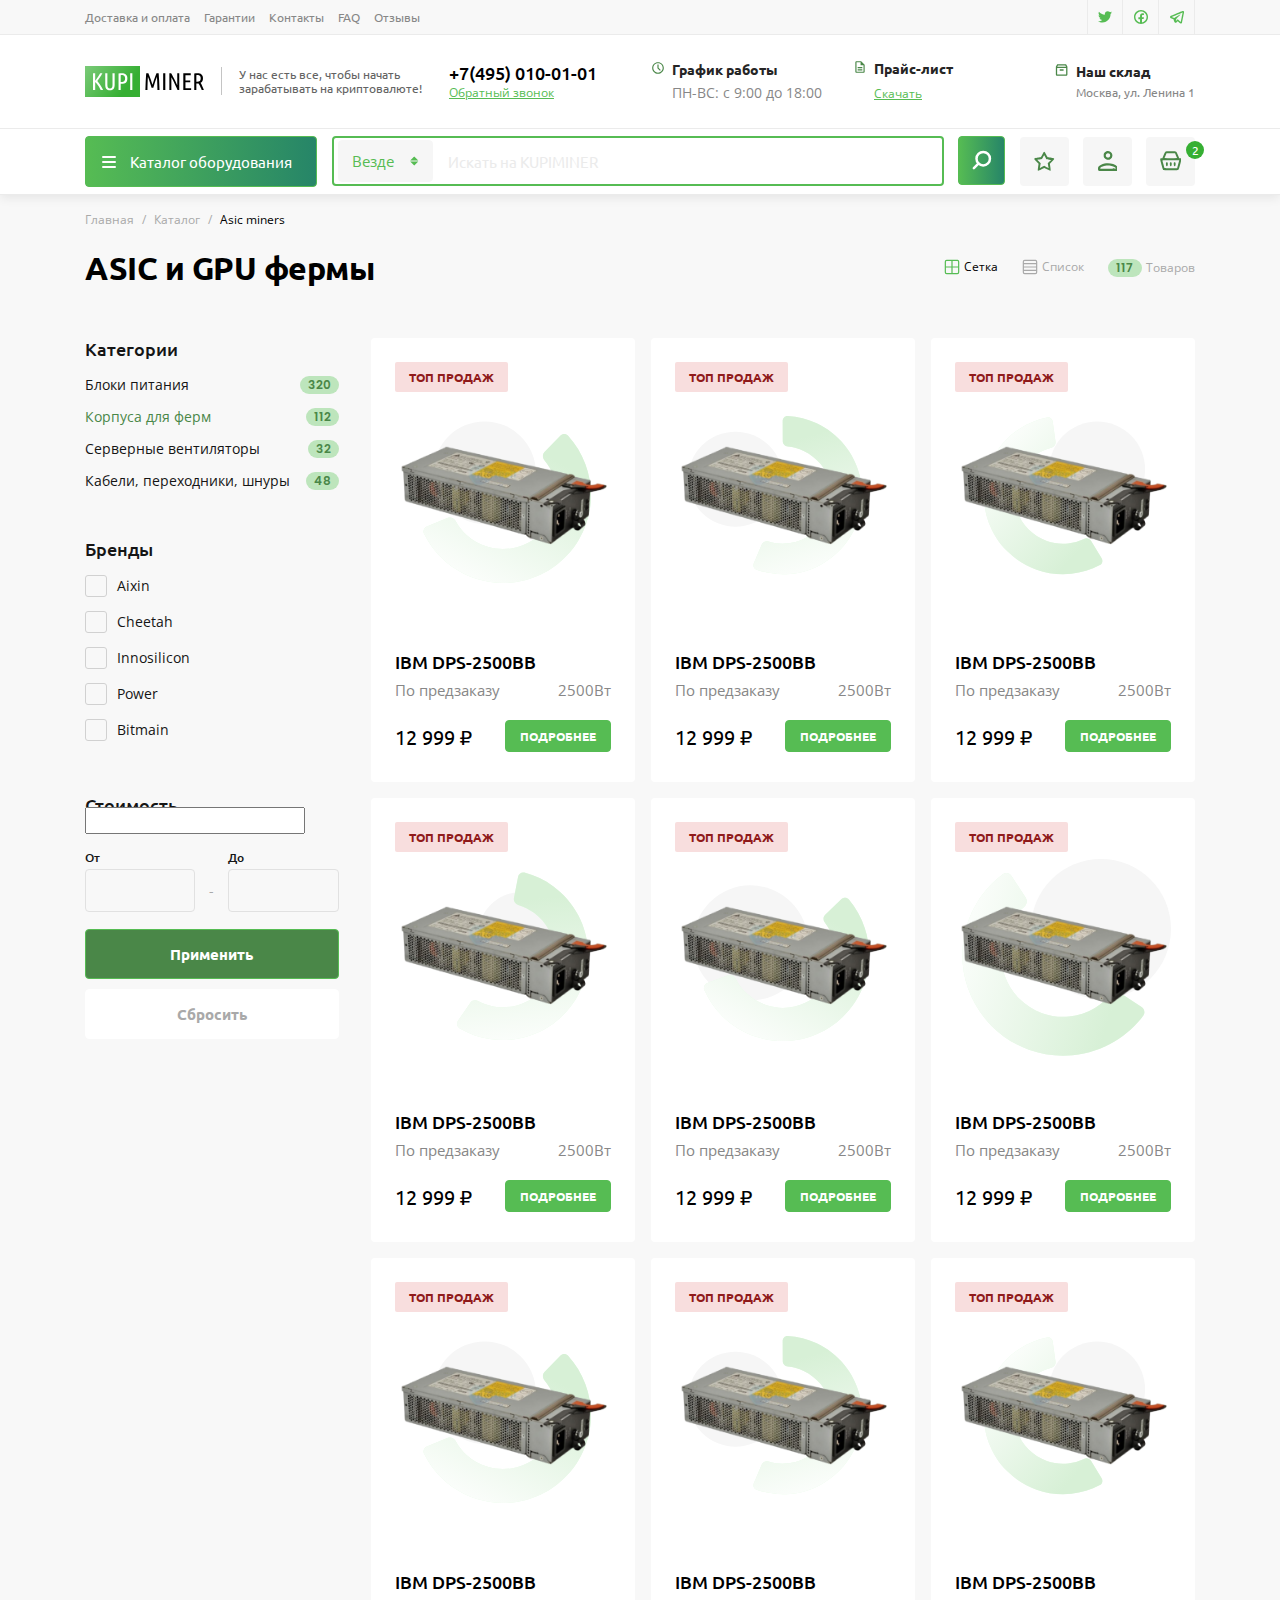
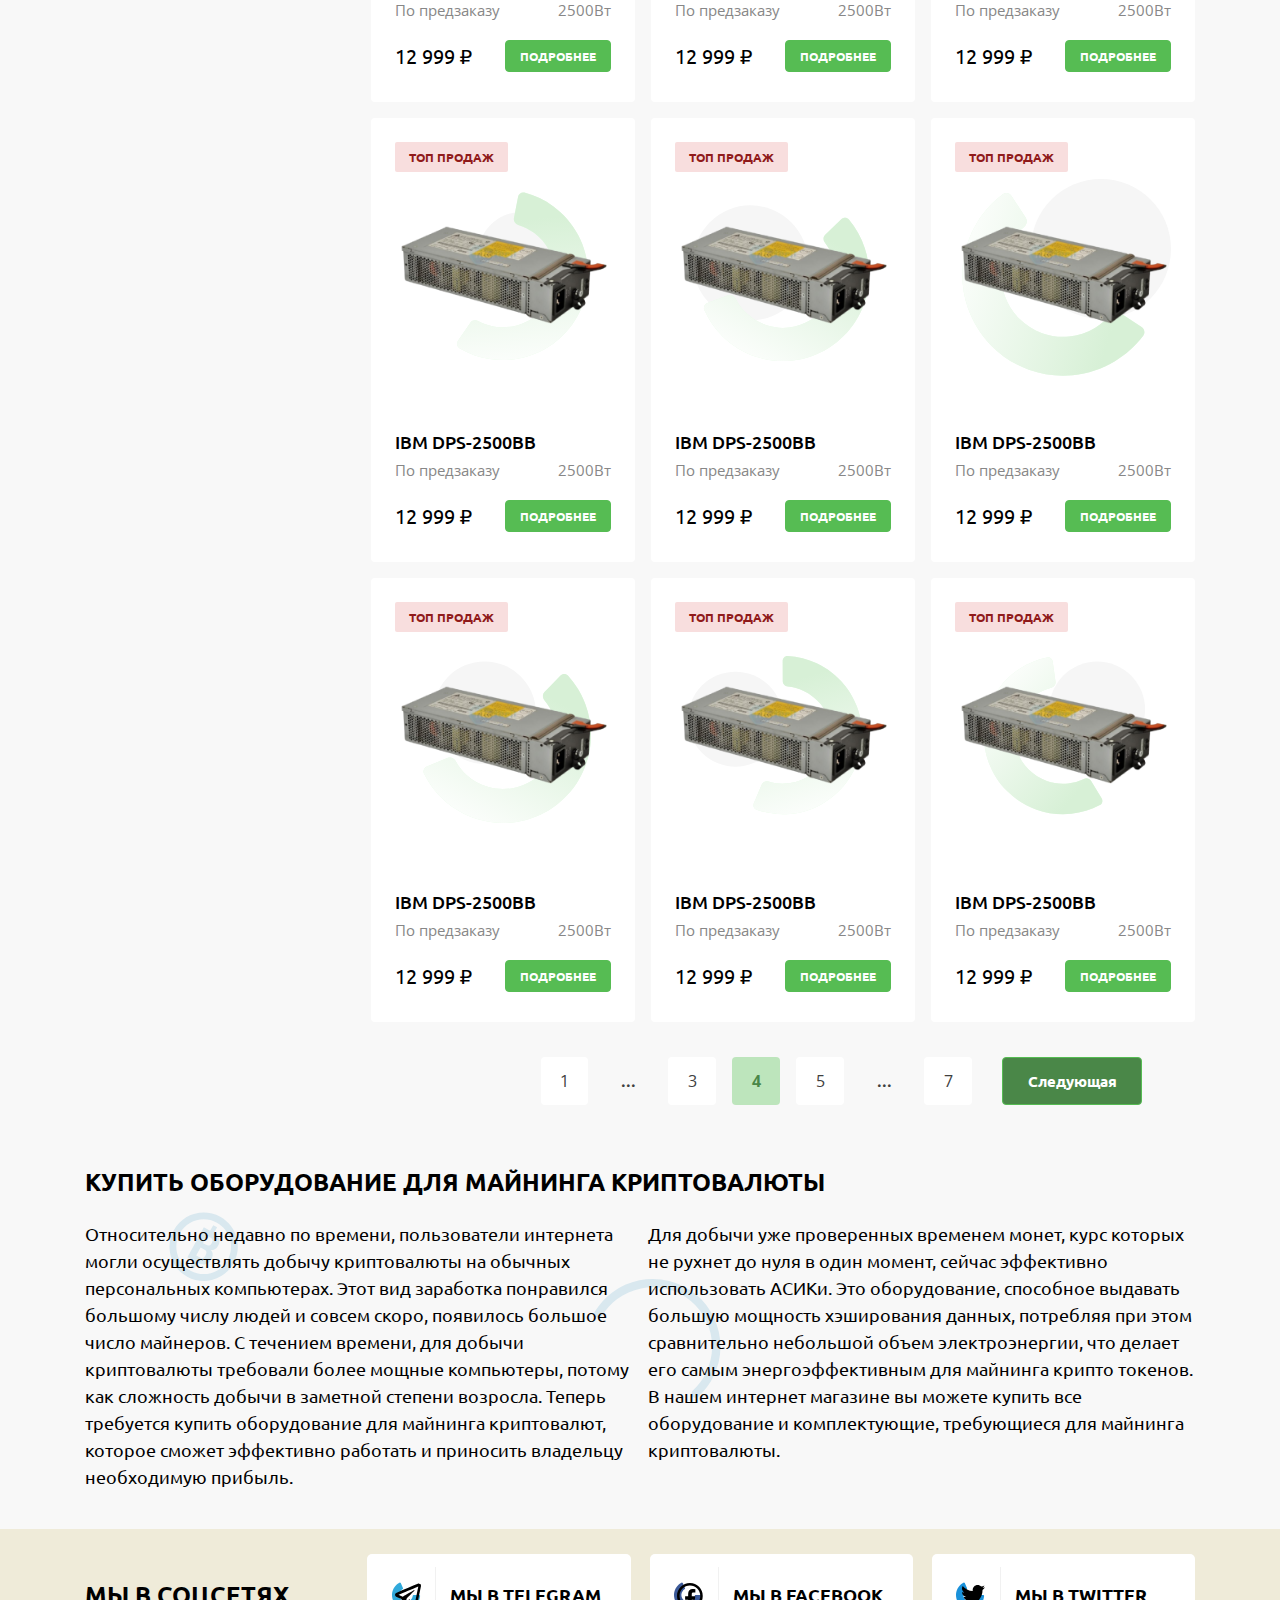
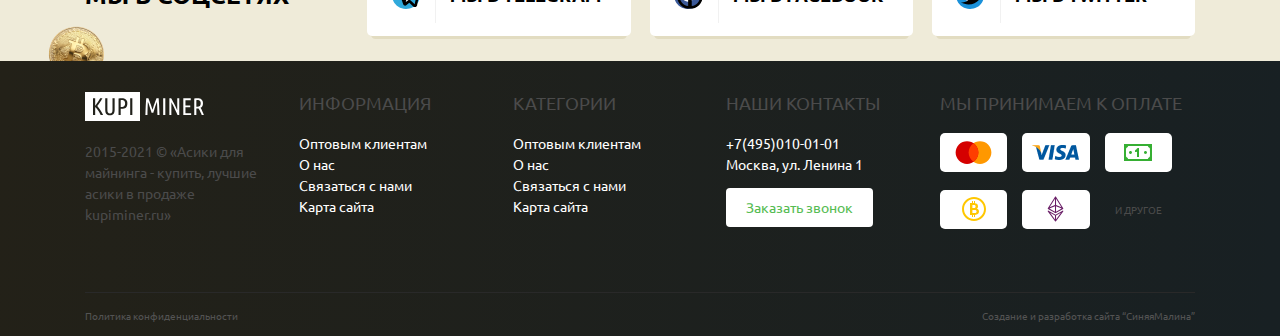
==== commit 598351f4: "made fixes" ====
--- a/public/02-catalog.html
+++ b/public/02-catalog.html
@@ -17,7 +17,7 @@
 		<div class="main-wrapper">
 			<div class="mob-menu mob-menu--js">
 				<div class="mob-menu__inner mm-inner-js">
-					<div class="mob-menu__catalog-items"><a class="mob-menu__item" href="#"><span class="mob-menu__img"><img loading="lazy" src="img/svg/catalog-1.svg" alt=""/></span><span class="mob-menu__txt">Компьютерные товары</span></a><a class="mob-menu__item" href="#"><span class="mob-menu__img"><img loading="lazy" src="img/svg/catalog-1.svg" alt=""/></span><span class="mob-menu__txt">Корпуса для ферм на видеокартах</span></a><a class="mob-menu__item" href="#"><span class="mob-menu__img"><img loading="lazy" src="img/svg/catalog-2.svg" alt=""/></span><span class="mob-menu__txt">Электроника</span></a><a class="mob-menu__item" href="#"><span class="mob-menu__img"><img loading="lazy" src="img/svg/catalog-3.svg" alt=""/></span><span class="mob-menu__txt">Asic miners</span></a><a class="mob-menu__item" href="#"><span class="mob-menu__img"><img loading="lazy" src="img/svg/catalog-1.svg" alt=""/></span><span class="mob-menu__txt">GPU фермы</span></a><a class="mob-menu__item" href="#"><span class="mob-menu__img"><img loading="lazy" src="img/svg/catalog-3.svg" alt=""/></span><span class="mob-menu__txt">Аксессуары</span></a><a class="mob-menu__item" href="#"><span class="mob-menu__img"><img loading="lazy" src="img/svg/catalog-2.svg" alt=""/></span><span class="mob-menu__txt">Контейнеры для майнинга</span></a><a class="mob-menu__item" href="#"><span class="mob-menu__img"><img loading="lazy" src="img/svg/catalog-1.svg" alt=""/></span><span class="mob-menu__txt">Видеокарты</span></a>
+					<div class="mob-menu__catalog-items"><a class="catalog-dd-item" href="#"><span class="catalog-dd-item__img"><img loading="lazy" src="img/svg/catalog-1.svg" alt=""/></span><span class="catalog-dd-item__txt">Компьютерные товары</span></a><a class="catalog-dd-item" href="#"><span class="catalog-dd-item__img"><img loading="lazy" src="img/svg/catalog-1.svg" alt=""/></span><span class="catalog-dd-item__txt">Корпуса для ферм на видеокартах</span></a><a class="catalog-dd-item" href="#"><span class="catalog-dd-item__img"><img loading="lazy" src="img/svg/catalog-2.svg" alt=""/></span><span class="catalog-dd-item__txt">Электроника</span></a><a class="catalog-dd-item" href="#"><span class="catalog-dd-item__img"><img loading="lazy" src="img/svg/catalog-3.svg" alt=""/></span><span class="catalog-dd-item__txt">Asic miners</span></a><a class="catalog-dd-item" href="#"><span class="catalog-dd-item__img"><img loading="lazy" src="img/svg/catalog-1.svg" alt=""/></span><span class="catalog-dd-item__txt">GPU фермы</span></a><a class="catalog-dd-item" href="#"><span class="catalog-dd-item__img"><img loading="lazy" src="img/svg/catalog-3.svg" alt=""/></span><span class="catalog-dd-item__txt">Аксессуары</span></a><a class="catalog-dd-item" href="#"><span class="catalog-dd-item__img"><img loading="lazy" src="img/svg/catalog-2.svg" alt=""/></span><span class="catalog-dd-item__txt">Контейнеры для майнинга</span></a><a class="catalog-dd-item" href="#"><span class="catalog-dd-item__img"><img loading="lazy" src="img/svg/catalog-1.svg" alt=""/></span><span class="catalog-dd-item__txt">Видеокарты</span></a>
 					</div>
 					<div class="mob-menu__gray-links">
 						<ul>
@@ -147,7 +147,7 @@
 											</div>
 										</div>
 										<div class="catalog-dd catalog-dd--js">
-											<div class="catalog-dd__items"><a class="catalog-dd__item" href="#"><span class="catalog-dd__img"><img loading="lazy" src="img/svg/catalog-1.svg" alt=""/></span><span class="catalog-dd__txt">Компьютерные товары</span></a><a class="catalog-dd__item" href="#"><span class="catalog-dd__img"><img loading="lazy" src="img/svg/catalog-1.svg" alt=""/></span><span class="catalog-dd__txt">Корпуса для ферм на видеокартах</span></a><a class="catalog-dd__item" href="#"><span class="catalog-dd__img"><img loading="lazy" src="img/svg/catalog-2.svg" alt=""/></span><span class="catalog-dd__txt">Электроника</span></a><a class="catalog-dd__item" href="#"><span class="catalog-dd__img"><img loading="lazy" src="img/svg/catalog-3.svg" alt=""/></span><span class="catalog-dd__txt">Asic miners</span></a><a class="catalog-dd__item" href="#"><span class="catalog-dd__img"><img loading="lazy" src="img/svg/catalog-1.svg" alt=""/></span><span class="catalog-dd__txt">GPU фермы</span></a><a class="catalog-dd__item" href="#"><span class="catalog-dd__img"><img loading="lazy" src="img/svg/catalog-3.svg" alt=""/></span><span class="catalog-dd__txt">Аксессуары</span></a><a class="catalog-dd__item" href="#"><span class="catalog-dd__img"><img loading="lazy" src="img/svg/catalog-2.svg" alt=""/></span><span class="catalog-dd__txt">Контейнеры для майнинга</span></a><a class="catalog-dd__item" href="#"><span class="catalog-dd__img"><img loading="lazy" src="img/svg/catalog-1.svg" alt=""/></span><span class="catalog-dd__txt">Видеокарты</span></a>
+											<div class="catalog-dd__items"><a class="catalog-dd-item" href="#"><span class="catalog-dd-item__img"><img loading="lazy" src="img/svg/catalog-1.svg" alt=""/></span><span class="catalog-dd-item__txt">Компьютерные товары</span></a><a class="catalog-dd-item" href="#"><span class="catalog-dd-item__img"><img loading="lazy" src="img/svg/catalog-1.svg" alt=""/></span><span class="catalog-dd-item__txt">Корпуса для ферм на видеокартах</span></a><a class="catalog-dd-item" href="#"><span class="catalog-dd-item__img"><img loading="lazy" src="img/svg/catalog-2.svg" alt=""/></span><span class="catalog-dd-item__txt">Электроника</span></a><a class="catalog-dd-item" href="#"><span class="catalog-dd-item__img"><img loading="lazy" src="img/svg/catalog-3.svg" alt=""/></span><span class="catalog-dd-item__txt">Asic miners</span></a><a class="catalog-dd-item" href="#"><span class="catalog-dd-item__img"><img loading="lazy" src="img/svg/catalog-1.svg" alt=""/></span><span class="catalog-dd-item__txt">GPU фермы</span></a><a class="catalog-dd-item" href="#"><span class="catalog-dd-item__img"><img loading="lazy" src="img/svg/catalog-3.svg" alt=""/></span><span class="catalog-dd-item__txt">Аксессуары</span></a><a class="catalog-dd-item" href="#"><span class="catalog-dd-item__img"><img loading="lazy" src="img/svg/catalog-2.svg" alt=""/></span><span class="catalog-dd-item__txt">Контейнеры для майнинга</span></a><a class="catalog-dd-item" href="#"><span class="catalog-dd-item__img"><img loading="lazy" src="img/svg/catalog-1.svg" alt=""/></span><span class="catalog-dd-item__txt">Видеокарты</span></a>
 											</div>
 										</div>
 									</div>
--- a/public/css/main.min.css
+++ b/public/css/main.min.css
@@ -1 +1 @@
-@font-face{font-family:swiper-icons;src:url("data:application/font-woff;charset=utf-8;base64, [base64]//wADZ2x5ZgAAAywAAADMAAAD2MHtryVoZWFkAAABbAAAADAAAAA2E2+eoWhoZWEAAAGcAAAAHwAAACQC9gDzaG10eAAAAigAAAAZAAAArgJkABFsb2NhAAAC0AAAAFoAAABaFQAUGG1heHAAAAG8AAAAHwAAACAAcABAbmFtZQAAA/gAAAE5AAACXvFdBwlwb3N0AAAFNAAAAGIAAACE5s74hXjaY2BkYGAAYpf5Hu/j+W2+MnAzMYDAzaX6QjD6/4//Bxj5GA8AuRwMYGkAPywL13jaY2BkYGA88P8Agx4j+/8fQDYfA1AEBWgDAIB2BOoAeNpjYGRgYNBh4GdgYgABEMnIABJzYNADCQAACWgAsQB42mNgYfzCOIGBlYGB0YcxjYGBwR1Kf2WQZGhhYGBiYGVmgAFGBiQQkOaawtDAoMBQxXjg/wEGPcYDDA4wNUA2CCgwsAAAO4EL6gAAeNpj2M0gyAACqxgGNWBkZ2D4/wMA+xkDdgAAAHjaY2BgYGaAYBkGRgYQiAHyGMF8FgYHIM3DwMHABGQrMOgyWDLEM1T9/w8UBfEMgLzE////P/5//f/V/xv+r4eaAAeMbAxwIUYmIMHEgKYAYjUcsDAwsLKxc3BycfPw8jEQA/[base64]/uznmfPFBNODM2K7MTQ45YEAZqGP81AmGGcF3iPqOop0r1SPTaTbVkfUe4HXj97wYE+yNwWYxwWu4v1ugWHgo3S1XdZEVqWM7ET0cfnLGxWfkgR42o2PvWrDMBSFj/IHLaF0zKjRgdiVMwScNRAoWUoH78Y2icB/yIY09An6AH2Bdu/UB+yxopYshQiEvnvu0dURgDt8QeC8PDw7Fpji3fEA4z/PEJ6YOB5hKh4dj3EvXhxPqH/SKUY3rJ7srZ4FZnh1PMAtPhwP6fl2PMJMPDgeQ4rY8YT6Gzao0eAEA409DuggmTnFnOcSCiEiLMgxCiTI6Cq5DZUd3Qmp10vO0LaLTd2cjN4fOumlc7lUYbSQcZFkutRG7g6JKZKy0RmdLY680CDnEJ+UMkpFFe1RN7nxdVpXrC4aTtnaurOnYercZg2YVmLN/d/gczfEimrE/fs/bOuq29Zmn8tloORaXgZgGa78yO9/cnXm2BpaGvq25Dv9S4E9+5SIc9PqupJKhYFSSl47+Qcr1mYNAAAAeNptw0cKwkAAAMDZJA8Q7OUJvkLsPfZ6zFVERPy8qHh2YER+3i/BP83vIBLLySsoKimrqKqpa2hp6+jq6RsYGhmbmJqZSy0sraxtbO3sHRydnEMU4uR6yx7JJXveP7WrDycAAAAAAAH//wACeNpjYGRgYOABYhkgZgJCZgZNBkYGLQZtIJsFLMYAAAw3ALgAeNolizEKgDAQBCchRbC2sFER0YD6qVQiBCv/H9ezGI6Z5XBAw8CBK/m5iQQVauVbXLnOrMZv2oLdKFa8Pjuru2hJzGabmOSLzNMzvutpB3N42mNgZGBg4GKQYzBhYMxJLMlj4GBgAYow/P/PAJJhLM6sSoWKfWCAAwDAjgbRAAB42mNgYGBkAIIbCZo5IPrmUn0hGA0AO8EFTQAA") format("woff");font-weight:400;font-style:normal}:root{--swiper-theme-color:#007aff}.swiper-container{margin-left:auto;margin-right:auto;position:relative;overflow:hidden;list-style:none;padding:0;z-index:1}.swiper-container-vertical>.swiper-wrapper{flex-direction:column}.swiper-wrapper{position:relative;width:100%;height:100%;z-index:1;display:flex;transition-property:transform;box-sizing:content-box}.swiper-container-android .swiper-slide,.swiper-wrapper{transform:translateZ(0)}.swiper-container-multirow>.swiper-wrapper{flex-wrap:wrap}.swiper-container-multirow-column>.swiper-wrapper{flex-wrap:wrap;flex-direction:column}.swiper-container-free-mode>.swiper-wrapper{transition-timing-function:ease-out;margin:0 auto}.swiper-container-pointer-events{touch-action:pan-y}.swiper-container-pointer-events.swiper-container-vertical{touch-action:pan-x}.swiper-slide{flex-shrink:0;width:100%;height:100%;position:relative;transition-property:transform}.swiper-slide-invisible-blank{visibility:hidden}.swiper-container-autoheight,.swiper-container-autoheight .swiper-slide{height:auto}.swiper-container-autoheight .swiper-wrapper{align-items:flex-start;transition-property:transform,height}.swiper-container-3d{perspective:1200px}.swiper-container-3d .swiper-cube-shadow,.swiper-container-3d .swiper-slide,.swiper-container-3d .swiper-slide-shadow-bottom,.swiper-container-3d .swiper-slide-shadow-left,.swiper-container-3d .swiper-slide-shadow-right,.swiper-container-3d .swiper-slide-shadow-top,.swiper-container-3d .swiper-wrapper{transform-style:preserve-3d}.swiper-container-3d .swiper-slide-shadow-bottom,.swiper-container-3d .swiper-slide-shadow-left,.swiper-container-3d .swiper-slide-shadow-right,.swiper-container-3d .swiper-slide-shadow-top{position:absolute;left:0;top:0;width:100%;height:100%;pointer-events:none;z-index:10}.swiper-container-3d .swiper-slide-shadow-left{background-image:linear-gradient(270deg,rgba(0,0,0,.5),transparent)}.swiper-container-3d .swiper-slide-shadow-right{background-image:linear-gradient(90deg,rgba(0,0,0,.5),transparent)}.swiper-container-3d .swiper-slide-shadow-top{background-image:linear-gradient(0deg,rgba(0,0,0,.5),transparent)}.swiper-container-3d .swiper-slide-shadow-bottom{background-image:linear-gradient(180deg,rgba(0,0,0,.5),transparent)}.swiper-container-css-mode>.swiper-wrapper{overflow:auto;scrollbar-width:none;-ms-overflow-style:none}.swiper-container-css-mode>.swiper-wrapper::-webkit-scrollbar{display:none}.swiper-container-css-mode>.swiper-wrapper>.swiper-slide{scroll-snap-align:start start}.swiper-container-horizontal.swiper-container-css-mode>.swiper-wrapper{scroll-snap-type:x mandatory}.swiper-container-vertical.swiper-container-css-mode>.swiper-wrapper{scroll-snap-type:y mandatory}.icon{display:inline-block;width:1em;height:1em;fill:currentColor}.icon-cart{font-size:2rem;width:1.1em}.icon-chevron-left,.icon-chevron-right{font-size:1rem;width:.7em}.icon-grid-icon,.icon-list-icon{font-size:1.6rem;width:1em}.icon-plus{font-size:1.7rem;width:.94118em}.icon-star{font-size:2rem;width:1.05em}.icon-user{font-size:1.9rem;width:1em}.icon-zoom{font-size:1.5rem;width:1em}:root{--bs-black:#000;--bs-primary:#56bc53;--bs-secondary:#878787;--bs-success:#56bc53;--bs-info:#0dcaf0;--bs-warning:#ffc107;--bs-danger:#911a1a;--bs-light:#ebebeb;--bs-white:#fff;--bs-dark:#212529;--bs-font-sans-serif:"Ubuntu",system-ui,-apple-system,"Segoe UI",Roboto,"Helvetica Neue",Arial,"Noto Sans","Liberation Sans",sans-serif,"Apple Color Emoji","Segoe UI Emoji","Segoe UI Symbol","Noto Color Emoji";--bs-font-monospace:SFMono-Regular,Menlo,Monaco,Consolas,"Liberation Mono","Courier New",monospace;--bs-gradient:linear-gradient(180deg,hsla(0,0%,100%,0.15),hsla(0,0%,100%,0))}*,:after,:before{box-sizing:border-box}body{margin:0;font-family:var(--bs-font-sans-serif);font-size:1rem;font-weight:400;line-height:1.5;color:#000;background-color:#f8f8f8;-webkit-text-size-adjust:100%;-webkit-tap-highlight-color:rgba(0,0,0,0)}hr{margin:1rem 0;color:inherit;background-color:currentColor;border:0;opacity:.25}hr:not([size]){height:1px}.h1,.h2,.h3,.h4,.h5,.h6,h1,h2,h3,h4,h5,h6{margin-top:0;margin-bottom:.5rem;font-weight:700;line-height:1.2}.h1,h1{font-size:calc(1.35357rem + 1.24286vw)}.h2,h2{font-size:calc(1.29643rem + .55714vw)}.h3,.h4,h3,h4{font-size:calc(1.25357rem + .04286vw)}.h5,h5{font-size:1.25rem}.h6,h6{font-size:1rem}p{margin-top:0;margin-bottom:1rem}abbr[data-bs-original-title],abbr[title]{-webkit-text-decoration:underline dotted;text-decoration:underline dotted;cursor:help;-webkit-text-decoration-skip-ink:none;text-decoration-skip-ink:none}address{margin-bottom:1rem;font-style:normal;line-height:inherit}ol,ul{padding-left:2rem}dl,ol,ul{margin-top:0;margin-bottom:1rem}ol ol,ol ul,ul ol,ul ul{margin-bottom:0}dt{font-weight:700}dd{margin-bottom:.5rem;margin-left:0}blockquote{margin:0 0 1rem}b,strong{font-weight:bolder}.small,small{font-size:.875em}.mark,mark{padding:.2em;background-color:#fcf8e3}sub,sup{position:relative;font-size:.75em;line-height:0;vertical-align:baseline}sub{bottom:-.25em}sup{top:-.5em}a{color:#56bc53;text-decoration:underline}a:hover{color:#459642}a:not([href]):not([class]),a:not([href]):not([class]):hover{color:inherit;text-decoration:none}code,kbd,pre,samp{font-family:var(--bs-font-monospace);font-size:1em;direction:ltr;unicode-bidi:bidi-override}pre{display:block;margin-top:0;margin-bottom:1rem;overflow:auto;font-size:.875em}pre code{font-size:inherit;color:inherit;word-break:normal}code{font-size:.875em;color:#d63384;word-wrap:break-word}a>code{color:inherit}kbd{padding:.2rem .4rem;font-size:.875em;color:#fff;background-color:#212529;border-radius:.2rem}kbd kbd{padding:0;font-size:1em;font-weight:700}figure{margin:0 0 1rem}img,svg{vertical-align:middle}table{caption-side:bottom;border-collapse:collapse}caption{padding-top:.5rem;padding-bottom:.5rem;color:#878787;text-align:left}th{text-align:inherit;text-align:-webkit-match-parent}tbody,td,tfoot,th,thead,tr{border:0 solid;border-color:inherit}label{display:inline-block}button{border-radius:0}button:focus:not(:focus-visible){outline:0}button,input,optgroup,select,textarea{margin:0;font-family:inherit;font-size:inherit;line-height:inherit}button,select{text-transform:none}[role=button]{cursor:pointer}select{word-wrap:normal}select:disabled{opacity:1}[list]::-webkit-calendar-picker-indicator{display:none}[type=button],[type=reset],[type=submit],button{-webkit-appearance:button}[type=button]:not(:disabled),[type=reset]:not(:disabled),[type=submit]:not(:disabled),button:not(:disabled){cursor:pointer}::-moz-focus-inner{padding:0;border-style:none}textarea{resize:vertical}fieldset{min-width:0;padding:0;margin:0;border:0}legend{float:left;width:100%;padding:0;margin-bottom:.5rem;font-size:calc(1.275rem + .3vw);line-height:inherit}legend+*{clear:left}::-webkit-datetime-edit-day-field,::-webkit-datetime-edit-fields-wrapper,::-webkit-datetime-edit-hour-field,::-webkit-datetime-edit-minute,::-webkit-datetime-edit-month-field,::-webkit-datetime-edit-text,::-webkit-datetime-edit-year-field{padding:0}::-webkit-inner-spin-button{height:auto}[type=search]{outline-offset:-2px;-webkit-appearance:textfield}::-webkit-search-decoration{-webkit-appearance:none}::-webkit-color-swatch-wrapper{padding:0}::file-selector-button{font:inherit}::-webkit-file-upload-button{font:inherit;-webkit-appearance:button}output{display:inline-block}iframe{border:0}summary{display:list-item;cursor:pointer}progress{vertical-align:baseline}[hidden]{display:none!important}.lead{font-size:1.25rem;font-weight:300}.display-1{font-size:calc(1.625rem + 4.5vw)}.display-1,.display-2{font-weight:300;line-height:1.2}.display-2{font-size:calc(1.575rem + 3.9vw)}.display-3{font-size:calc(1.525rem + 3.3vw)}.display-3,.display-4{font-weight:300;line-height:1.2}.display-4{font-size:calc(1.475rem + 2.7vw)}.display-5{font-size:calc(1.425rem + 2.1vw)}.display-5,.display-6{font-weight:300;line-height:1.2}.display-6{font-size:calc(1.375rem + 1.5vw)}.list-inline,.list-unstyled{padding-left:0;list-style:none}.list-inline-item{display:inline-block}.list-inline-item:not(:last-child){margin-right:.5rem}.initialism{font-size:.875em;text-transform:uppercase}.blockquote{margin-bottom:1rem;font-size:1.25rem}.blockquote>:last-child{margin-bottom:0}.blockquote-footer{margin-top:-1rem;margin-bottom:1rem;font-size:.875em;color:#878787}.blockquote-footer:before{content:"\2014\00A0"}.container,.container-fluid,.container-lg,.container-md,.container-sm,.container-xl,.container-xxl{width:100%;padding-right:var(--bs-gutter-x,15px);padding-left:var(--bs-gutter-x,15px);margin-right:auto;margin-left:auto}.row{--bs-gutter-x:30px;--bs-gutter-y:0;display:flex;flex-wrap:wrap;margin-top:calc(var(--bs-gutter-y)*-1);margin-right:calc(var(--bs-gutter-x)/-2);margin-left:calc(var(--bs-gutter-x)/-2)}.row>*{flex-shrink:0;width:100%;max-width:100%;padding-right:calc(var(--bs-gutter-x)/2);padding-left:calc(var(--bs-gutter-x)/2);margin-top:var(--bs-gutter-y)}.col{flex:1 0 0%}.row-cols-auto>*{flex:0 0 auto;width:auto}.row-cols-1>*{flex:0 0 auto;width:100%}.row-cols-2>*{flex:0 0 auto;width:50%}.row-cols-3>*{flex:0 0 auto;width:33.33333%}.row-cols-4>*{flex:0 0 auto;width:25%}.row-cols-5>*{flex:0 0 auto;width:20%}.row-cols-6>*{flex:0 0 auto;width:16.66667%}.col-auto{flex:0 0 auto;width:auto}.col-1{flex:0 0 auto;width:8.33333%}.col-2{flex:0 0 auto;width:16.66667%}.col-3{flex:0 0 auto;width:25%}.col-4{flex:0 0 auto;width:33.33333%}.col-5{flex:0 0 auto;width:41.66667%}.col-6{flex:0 0 auto;width:50%}.col-7{flex:0 0 auto;width:58.33333%}.col-8{flex:0 0 auto;width:66.66667%}.col-9{flex:0 0 auto;width:75%}.col-10{flex:0 0 auto;width:83.33333%}.col-11{flex:0 0 auto;width:91.66667%}.col-12{flex:0 0 auto;width:100%}.offset-1{margin-left:8.33333%}.offset-2{margin-left:16.66667%}.offset-3{margin-left:25%}.offset-4{margin-left:33.33333%}.offset-5{margin-left:41.66667%}.offset-6{margin-left:50%}.offset-7{margin-left:58.33333%}.offset-8{margin-left:66.66667%}.offset-9{margin-left:75%}.offset-10{margin-left:83.33333%}.offset-11{margin-left:91.66667%}.g-0,.gx-0{--bs-gutter-x:0}.g-0,.gy-0{--bs-gutter-y:0}.g-1,.gx-1{--bs-gutter-x:0.25rem}.g-1,.gy-1{--bs-gutter-y:0.25rem}.g-2,.gx-2{--bs-gutter-x:0.5rem}.g-2,.gy-2{--bs-gutter-y:0.5rem}.g-3,.gx-3{--bs-gutter-x:1rem}.g-3,.gy-3{--bs-gutter-y:1rem}.g-4,.gx-4{--bs-gutter-x:1.5rem}.g-4,.gy-4{--bs-gutter-y:1.5rem}.g-5,.gx-5{--bs-gutter-x:3rem}.g-5,.gy-5{--bs-gutter-y:3rem}.form-label{margin-bottom:.5rem}.col-form-label{padding-top:calc(1.14286rem + 1px);padding-bottom:calc(1.14286rem + 1px);margin-bottom:0;font-size:inherit;line-height:1.5}.col-form-label-lg{padding-top:calc(.5rem + 1px);padding-bottom:calc(.5rem + 1px);font-size:1.25rem}.col-form-label-sm{padding-top:calc(.25rem + 1px);padding-bottom:calc(.25rem + 1px);font-size:.875rem}.form-text{margin-top:.25rem;font-size:.875em;color:#878787}.form-control{display:block;width:100%;padding:1.14286rem 1.71429rem;font-size:1rem;font-weight:400;line-height:1.5;color:#000;background-color:#fff;background-clip:padding-box;border:1px solid #ced4da;-webkit-appearance:none;-moz-appearance:none;appearance:none;border-radius:4px;transition:border-color .15s ease-in-out,box-shadow .15s ease-in-out}.form-control[type=file]{overflow:hidden}.form-control[type=file]:not(:disabled):not([readonly]){cursor:pointer}.form-control:focus{color:#000;background-color:#fff;border-color:#abdea9;outline:0;box-shadow:0 0 0 .25rem rgba(86,188,83,.25)}.form-control::-webkit-date-and-time-value{height:1.5em}.form-control::-moz-placeholder{color:#ebebeb;opacity:1}.form-control::placeholder{color:#ebebeb;opacity:1}.form-control:disabled,.form-control[readonly]{background-color:#f1f1f1;opacity:1}.form-control::file-selector-button{padding:1.14286rem 1.71429rem;margin:-1.14286rem -1.71429rem;-webkit-margin-end:1.71429rem;margin-inline-end:1.71429rem;color:#000;background-color:#f1f1f1;pointer-events:none;border:0 solid;border-color:inherit;border-inline-end-width:1px;border-radius:0;transition:color .15s ease-in-out,background-color .15s ease-in-out,border-color .15s ease-in-out,box-shadow .15s ease-in-out}.form-control:hover:not(:disabled):not([readonly])::file-selector-button{background-color:#e5e5e5}.form-control::-webkit-file-upload-button{padding:1.14286rem 1.71429rem;margin:-1.14286rem -1.71429rem;-webkit-margin-end:1.71429rem;margin-inline-end:1.71429rem;color:#000;background-color:#f1f1f1;pointer-events:none;border:0 solid;border-color:inherit;border-inline-end-width:1px;border-radius:0;-webkit-transition:color .15s ease-in-out,background-color .15s ease-in-out,border-color .15s ease-in-out,box-shadow .15s ease-in-out;transition:color .15s ease-in-out,background-color .15s ease-in-out,border-color .15s ease-in-out,box-shadow .15s ease-in-out}.form-control:hover:not(:disabled):not([readonly])::-webkit-file-upload-button{background-color:#e5e5e5}.form-control-plaintext{display:block;width:100%;padding:1.14286rem 0;margin-bottom:0;line-height:1.5;color:#000;background-color:transparent;border:solid transparent;border-width:1px 0}.form-control-plaintext.form-control-lg,.form-control-plaintext.form-control-sm{padding-right:0;padding-left:0}.form-control-sm{min-height:calc(1.5em + .5rem + 2px);padding:.25rem .5rem;font-size:.875rem;border-radius:.2rem}.form-control-sm::file-selector-button{padding:.25rem .5rem;margin:-.25rem -.5rem;-webkit-margin-end:.5rem;margin-inline-end:.5rem}.form-control-sm::-webkit-file-upload-button{padding:.25rem .5rem;margin:-.25rem -.5rem;-webkit-margin-end:.5rem;margin-inline-end:.5rem}.form-control-lg{min-height:calc(1.5em + 1rem + 2px);padding:.5rem 1rem;font-size:1.25rem;border-radius:.3rem}.form-control-lg::file-selector-button{padding:.5rem 1rem;margin:-.5rem -1rem;-webkit-margin-end:1rem;margin-inline-end:1rem}.form-control-lg::-webkit-file-upload-button{padding:.5rem 1rem;margin:-.5rem -1rem;-webkit-margin-end:1rem;margin-inline-end:1rem}textarea.form-control{min-height:calc(1.5em + 2.28571rem + 2px)}textarea.form-control-sm{min-height:calc(1.5em + .5rem + 2px)}textarea.form-control-lg{min-height:calc(1.5em + 1rem + 2px)}.form-control-color{max-width:3rem;height:auto;padding:1.14286rem}.form-control-color:not(:disabled):not([readonly]){cursor:pointer}.form-control-color::-moz-color-swatch{height:1.5em;border-radius:4px}.form-control-color::-webkit-color-swatch{height:1.5em;border-radius:4px}.form-select{display:block;width:100%;padding:1.03571rem 3.42857rem 1.03571rem 1.14286rem;font-family:Open Sans;font-size:1rem;font-weight:400;line-height:1.35714;color:#878787;background-color:#f6f6f6;background-image:url("data:image/svg+xml;charset=utf-8,%3Csvg xmlns='http://www.w3.org/2000/svg' viewBox='0 0 16 16'%3E%3Cpath fill='none' stroke='%23343a40' stroke-linecap='round' stroke-linejoin='round' stroke-width='2' d='M2 5l6 6 6-6'/%3E%3C/svg%3E");background-repeat:no-repeat;background-position:right 1.14286rem center;background-size:16px 12px;border:0 solid #ced4da;border-radius:.28571rem;-webkit-appearance:none;-moz-appearance:none;appearance:none}.form-select:focus{border-color:#abdea9;outline:0;box-shadow:0 0 0 .25rem rgba(86,188,83,.25)}.form-select[multiple],.form-select[size]:not([size="1"]){padding-right:1.14286rem;background-image:none}.form-select:disabled{background-color:#f1f1f1}.form-select:-moz-focusring{color:transparent;text-shadow:0 0 0 #878787}.form-select-sm{padding-top:.25rem;padding-bottom:.25rem;padding-left:.5rem;font-size:.875rem}.form-select-lg{padding-top:.5rem;padding-bottom:.5rem;padding-left:1rem;font-size:1.25rem}.form-check{display:block;min-height:1.5rem;padding-left:2.28571em;margin-bottom:.125rem}.form-check .form-check-input{float:left;margin-left:-2.28571em}.form-check-input{width:1.57143em;height:1.57143em;margin-top:-.03571em;vertical-align:top;background-color:transparent;background-repeat:no-repeat;background-position:50%;background-size:contain;border:1px solid #d1d1d1;-webkit-appearance:none;-moz-appearance:none;appearance:none;-webkit-print-color-adjust:exact;color-adjust:exact}.form-check-input[type=checkbox]{border-radius:.21429em}.form-check-input[type=radio]{border-radius:50%}.form-check-input:active{filter:brightness(90%)}.form-check-input:focus{border-color:#abdea9;outline:0;box-shadow:0 0 0 .25rem rgba(86,188,83,.25)}.form-check-input:checked{background-color:#4a8748;border-color:#4a8748}.form-check-input:checked[type=checkbox]{background-image:url("data:image/svg+xml;charset=utf-8,%3Csvg xmlns='http://www.w3.org/2000/svg' viewBox='0 0 20 20'%3E%3Cpath fill='none' stroke='%23fff' stroke-linecap='round' stroke-linejoin='round' stroke-width='3' d='M6 10l3 3 6-6'/%3E%3C/svg%3E")}.form-check-input:checked[type=radio]{background-image:url("data:image/svg+xml;charset=utf-8,%3Csvg xmlns='http://www.w3.org/2000/svg' viewBox='-4 -4 8 8'%3E%3Ccircle r='2' fill='%23fff'/%3E%3C/svg%3E")}.form-check-input[type=checkbox]:indeterminate{background-color:#56bc53;border-color:#56bc53;background-image:url("data:image/svg+xml;charset=utf-8,%3Csvg xmlns='http://www.w3.org/2000/svg' viewBox='0 0 20 20'%3E%3Cpath fill='none' stroke='%23fff' stroke-linecap='round' stroke-linejoin='round' stroke-width='3' d='M6 10h8'/%3E%3C/svg%3E")}.form-check-input:disabled{pointer-events:none;filter:none;opacity:.5}.form-check-input:disabled~.form-check-label,.form-check-input[disabled]~.form-check-label{opacity:.5}.form-switch{padding-left:2.5em}.form-switch .form-check-input{width:2em;margin-left:-2.5em;background-image:url("data:image/svg+xml;charset=utf-8,%3Csvg xmlns='http://www.w3.org/2000/svg' viewBox='-4 -4 8 8'%3E%3Ccircle r='3' fill='rgba(0, 0, 0, 0.25)'/%3E%3C/svg%3E");background-position:0;border-radius:2em;transition:background-position .15s ease-in-out}.form-switch .form-check-input:focus{background-image:url("data:image/svg+xml;charset=utf-8,%3Csvg xmlns='http://www.w3.org/2000/svg' viewBox='-4 -4 8 8'%3E%3Ccircle r='3' fill='%23abdea9'/%3E%3C/svg%3E")}.form-switch .form-check-input:checked{background-position:100%;background-image:url("data:image/svg+xml;charset=utf-8,%3Csvg xmlns='http://www.w3.org/2000/svg' viewBox='-4 -4 8 8'%3E%3Ccircle r='3' fill='%23fff'/%3E%3C/svg%3E")}.form-check-inline{display:inline-block;margin-right:1rem}.btn-check{position:absolute;clip:rect(0,0,0,0);pointer-events:none}.btn-check:disabled+.btn,.btn-check:disabled+.btn-deep-green,.btn-check:disabled+.btn-gradient,.btn-check:disabled+.btn-green-sm,.btn-check:disabled+.filter__btn--green,.btn-check:disabled+.filter__btn--white,.btn-check:disabled+.footer__call-btn,.btn-check:disabled+.headerBlock__big-btn,.btn-check:disabled+.mob-menu__soc-item,.btn-check:disabled+.pagination__btn,.btn-check:disabled+.prod-card__det-btn,.btn-check:disabled+.sProdCard__cart-btn,.btn-check:disabled+.top-nav__catalog-btn,.btn-check:disabled+.top-nav__inp-btn,.btn-check:disabled+.top-nav__s-link,.btn-check[disabled]+.btn,.btn-check[disabled]+.btn-deep-green,.btn-check[disabled]+.btn-gradient,.btn-check[disabled]+.btn-green-sm,.btn-check[disabled]+.filter__btn--green,.btn-check[disabled]+.filter__btn--white,.btn-check[disabled]+.footer__call-btn,.btn-check[disabled]+.headerBlock__big-btn,.btn-check[disabled]+.mob-menu__soc-item,.btn-check[disabled]+.pagination__btn,.btn-check[disabled]+.prod-card__det-btn,.btn-check[disabled]+.sProdCard__cart-btn,.btn-check[disabled]+.top-nav__catalog-btn,.btn-check[disabled]+.top-nav__inp-btn,.btn-check[disabled]+.top-nav__s-link{pointer-events:none;filter:none;opacity:.65}.form-range{width:100%;height:1.5rem;padding:0;background-color:transparent;-webkit-appearance:none;-moz-appearance:none;appearance:none}.form-range:focus{outline:0}.form-range:focus::-webkit-slider-thumb{box-shadow:0 0 0 1px #f8f8f8,0 0 0 .25rem rgba(86,188,83,.25)}.form-range:focus::-moz-range-thumb{box-shadow:0 0 0 1px #f8f8f8,0 0 0 .25rem rgba(86,188,83,.25)}.form-range::-moz-focus-outer{border:0}.form-range::-webkit-slider-thumb{width:1rem;height:1rem;margin-top:-.25rem;background-color:#56bc53;border:0;border-radius:1rem;-webkit-transition:background-color .15s ease-in-out,border-color .15s ease-in-out,box-shadow .15s ease-in-out;transition:background-color .15s ease-in-out,border-color .15s ease-in-out,box-shadow .15s ease-in-out;-webkit-appearance:none;appearance:none}.form-range::-webkit-slider-thumb:active{background-color:#ccebcb}.form-range::-webkit-slider-runnable-track{width:100%;height:.5rem;color:transparent;cursor:pointer;background-color:#dee2e6;border-color:transparent;border-radius:1rem}.form-range::-moz-range-thumb{width:1rem;height:1rem;background-color:#56bc53;border:0;border-radius:1rem;-moz-transition:background-color .15s ease-in-out,border-color .15s ease-in-out,box-shadow .15s ease-in-out;transition:background-color .15s ease-in-out,border-color .15s ease-in-out,box-shadow .15s ease-in-out;-moz-appearance:none;appearance:none}.form-range::-moz-range-thumb:active{background-color:#ccebcb}.form-range::-moz-range-track{width:100%;height:.5rem;color:transparent;cursor:pointer;background-color:#dee2e6;border-color:transparent;border-radius:1rem}.form-range:disabled{pointer-events:none}.form-range:disabled::-webkit-slider-thumb{background-color:#adb5bd}.form-range:disabled::-moz-range-thumb{background-color:#adb5bd}.form-floating{position:relative}.form-floating>.form-control,.form-floating>.form-select{height:calc(3.5rem + 2px);padding:1rem 1.71429rem}.form-floating>label{position:absolute;top:0;left:0;height:100%;padding:1rem 1.71429rem;pointer-events:none;border:1px solid transparent;transform-origin:0 0;transition:opacity .1s ease-in-out,transform .1s ease-in-out}.form-floating>.form-control::-moz-placeholder{color:transparent}.form-floating>.form-control::placeholder{color:transparent}.form-floating>.form-control:not(:-moz-placeholder-shown){padding-top:1.625rem;padding-bottom:.625rem}.form-floating>.form-control:focus,.form-floating>.form-control:not(:placeholder-shown){padding-top:1.625rem;padding-bottom:.625rem}.form-floating>.form-control:-webkit-autofill{padding-top:1.625rem;padding-bottom:.625rem}.form-floating>.form-select{padding-top:1.625rem;padding-bottom:.625rem}.form-floating>.form-control:not(:-moz-placeholder-shown)~label{opacity:.65;transform:scale(.85) translateY(-.5rem) translateX(.15rem)}.form-floating>.form-control:focus~label,.form-floating>.form-control:not(:placeholder-shown)~label,.form-floating>.form-select~label{opacity:.65;transform:scale(.85) translateY(-.5rem) translateX(.15rem)}.form-floating>.form-control:-webkit-autofill~label{opacity:.65;transform:scale(.85) translateY(-.5rem) translateX(.15rem)}.input-group{position:relative;display:flex;flex-wrap:wrap;align-items:stretch;width:100%}.input-group>.form-control,.input-group>.form-select{position:relative;flex:1 1 auto;width:1%;min-width:0}.input-group>.form-control:focus,.input-group>.form-select:focus{z-index:3}.input-group .btn,.input-group .btn-deep-green,.input-group .btn-gradient,.input-group .btn-green-sm,.input-group .filter__btn--green,.input-group .filter__btn--white,.input-group .footer__call-btn,.input-group .headerBlock__big-btn,.input-group .mob-menu__soc-item,.input-group .pagination__btn,.input-group .prod-card__det-btn,.input-group .sProdCard__cart-btn,.input-group .top-nav__catalog-btn,.input-group .top-nav__inp-btn,.input-group .top-nav__s-link{position:relative;z-index:2}.input-group .btn-deep-green:focus,.input-group .btn-gradient:focus,.input-group .btn-green-sm:focus,.input-group .btn:focus,.input-group .filter__btn--green:focus,.input-group .filter__btn--white:focus,.input-group .footer__call-btn:focus,.input-group .headerBlock__big-btn:focus,.input-group .mob-menu__soc-item:focus,.input-group .pagination__btn:focus,.input-group .prod-card__det-btn:focus,.input-group .sProdCard__cart-btn:focus,.input-group .top-nav__catalog-btn:focus,.input-group .top-nav__inp-btn:focus,.input-group .top-nav__s-link:focus{z-index:3}.input-group-text{display:flex;align-items:center;padding:1.14286rem 1.71429rem;font-size:1rem;font-weight:400;line-height:1.5;color:#000;text-align:center;white-space:nowrap;background-color:#f1f1f1;border:1px solid #ced4da;border-radius:4px}.input-group-lg>.btn,.input-group-lg>.btn-deep-green,.input-group-lg>.btn-gradient,.input-group-lg>.btn-green-sm,.input-group-lg>.filter__btn--green,.input-group-lg>.filter__btn--white,.input-group-lg>.footer__call-btn,.input-group-lg>.form-control,.input-group-lg>.form-select,.input-group-lg>.headerBlock__big-btn,.input-group-lg>.input-group-text,.input-group-lg>.mob-menu__soc-item,.input-group-lg>.pagination__btn,.input-group-lg>.prod-card__det-btn,.input-group-lg>.sProdCard__cart-btn,.input-group-lg>.top-nav__catalog-btn,.input-group-lg>.top-nav__inp-btn,.input-group-lg>.top-nav__s-link{padding:.5rem 1rem;font-size:1.25rem;border-radius:.3rem}.input-group-sm>.btn,.input-group-sm>.btn-deep-green,.input-group-sm>.btn-gradient,.input-group-sm>.btn-green-sm,.input-group-sm>.filter__btn--green,.input-group-sm>.filter__btn--white,.input-group-sm>.footer__call-btn,.input-group-sm>.form-control,.input-group-sm>.form-select,.input-group-sm>.headerBlock__big-btn,.input-group-sm>.input-group-text,.input-group-sm>.mob-menu__soc-item,.input-group-sm>.pagination__btn,.input-group-sm>.prod-card__det-btn,.input-group-sm>.sProdCard__cart-btn,.input-group-sm>.top-nav__catalog-btn,.input-group-sm>.top-nav__inp-btn,.input-group-sm>.top-nav__s-link{padding:.25rem .5rem;font-size:.875rem;border-radius:.2rem}.input-group-lg>.form-select,.input-group-sm>.form-select{padding-right:4.57143rem}.input-group.has-validation>.dropdown-toggle:nth-last-child(n+4),.input-group.has-validation>:nth-last-child(n+3):not(.dropdown-toggle):not(.dropdown-menu),.input-group:not(.has-validation)>.dropdown-toggle:nth-last-child(n+3),.input-group:not(.has-validation)>:not(:last-child):not(.dropdown-toggle):not(.dropdown-menu){border-top-right-radius:0;border-bottom-right-radius:0}.input-group>:not(:first-child):not(.dropdown-menu):not(.valid-tooltip):not(.valid-feedback):not(.invalid-tooltip):not(.invalid-feedback){margin-left:-1px;border-top-left-radius:0;border-bottom-left-radius:0}.valid-feedback{display:none;width:100%;margin-top:.25rem;font-size:.875em;color:#56bc53}.valid-tooltip{position:absolute;top:100%;z-index:5;display:none;max-width:100%;padding:.25rem .5rem;margin-top:.1rem;font-size:.875rem;color:#000;background-color:rgba(86,188,83,.9);border-radius:4px}.is-valid~.valid-feedback,.is-valid~.valid-tooltip,.was-validated :valid~.valid-feedback,.was-validated :valid~.valid-tooltip{display:block}.form-control.is-valid,.was-validated .form-control:valid{border-color:#56bc53;padding-right:calc(1.5em + 2.28571rem);background-image:url("data:image/svg+xml;charset=utf-8,%3Csvg xmlns='http://www.w3.org/2000/svg' viewBox='0 0 8 8'%3E%3Cpath fill='%2356BC53' d='M2.3 6.73L.6 4.53c-.4-1.04.46-1.4 1.1-.8l1.1 1.4 3.4-3.8c.6-.63 1.6-.27 1.2.7l-4 4.6c-.43.5-.8.4-1.1.1z'/%3E%3C/svg%3E");background-repeat:no-repeat;background-position:right calc(.375em + .57143rem) center;background-size:calc(.75em + 1.14286rem) calc(.75em + 1.14286rem)}.form-control.is-valid:focus,.was-validated .form-control:valid:focus{border-color:#56bc53;box-shadow:0 0 0 .25rem rgba(86,188,83,.25)}.was-validated textarea.form-control:valid,textarea.form-control.is-valid{padding-right:calc(1.5em + 2.28571rem);background-position:top calc(.375em + .57143rem) right calc(.375em + .57143rem)}.form-select.is-valid,.was-validated .form-select:valid{border-color:#56bc53}.form-select.is-valid:not([multiple]):not([size]),.form-select.is-valid:not([multiple])[size="1"],.was-validated .form-select:valid:not([multiple]):not([size]),.was-validated .form-select:valid:not([multiple])[size="1"]{padding-right:6.28571rem;background-image:url("data:image/svg+xml;charset=utf-8,%3Csvg xmlns='http://www.w3.org/2000/svg' viewBox='0 0 16 16'%3E%3Cpath fill='none' stroke='%23343a40' stroke-linecap='round' stroke-linejoin='round' stroke-width='2' d='M2 5l6 6 6-6'/%3E%3C/svg%3E"),url("data:image/svg+xml;charset=utf-8,%3Csvg xmlns='http://www.w3.org/2000/svg' viewBox='0 0 8 8'%3E%3Cpath fill='%2356BC53' d='M2.3 6.73L.6 4.53c-.4-1.04.46-1.4 1.1-.8l1.1 1.4 3.4-3.8c.6-.63 1.6-.27 1.2.7l-4 4.6c-.43.5-.8.4-1.1.1z'/%3E%3C/svg%3E");background-position:right 1.14286rem center,center right 3.42857rem;background-size:16px 12px,calc(.75em + 1.14286rem) calc(.75em + 1.14286rem)}.form-select.is-valid:focus,.was-validated .form-select:valid:focus{border-color:#56bc53;box-shadow:0 0 0 .25rem rgba(86,188,83,.25)}.form-check-input.is-valid,.was-validated .form-check-input:valid{border-color:#56bc53}.form-check-input.is-valid:checked,.was-validated .form-check-input:valid:checked{background-color:#56bc53}.form-check-input.is-valid:focus,.was-validated .form-check-input:valid:focus{box-shadow:0 0 0 .25rem rgba(86,188,83,.25)}.form-check-input.is-valid~.form-check-label,.was-validated .form-check-input:valid~.form-check-label{color:#56bc53}.form-check-inline .form-check-input~.valid-feedback{margin-left:.5em}.input-group .form-control.is-valid,.input-group .form-select.is-valid,.was-validated .input-group .form-control:valid,.was-validated .input-group .form-select:valid{z-index:1}.input-group .form-control.is-valid:focus,.input-group .form-select.is-valid:focus,.was-validated .input-group .form-control:valid:focus,.was-validated .input-group .form-select:valid:focus{z-index:3}.invalid-feedback{display:none;width:100%;margin-top:.25rem;font-size:.875em;color:#911a1a}.invalid-tooltip{position:absolute;top:100%;z-index:5;display:none;max-width:100%;padding:.25rem .5rem;margin-top:.1rem;font-size:.875rem;color:#fff;background-color:rgba(145,26,26,.9);border-radius:4px}.is-invalid~.invalid-feedback,.is-invalid~.invalid-tooltip,.was-validated :invalid~.invalid-feedback,.was-validated :invalid~.invalid-tooltip{display:block}.form-control.is-invalid,.was-validated .form-control:invalid{border-color:#911a1a;padding-right:calc(1.5em + 2.28571rem);background-image:url("data:image/svg+xml;charset=utf-8,%3Csvg xmlns='http://www.w3.org/2000/svg' width='12' height='12' fill='none' stroke='%23911A1A'%3E%3Ccircle cx='6' cy='6' r='4.5'/%3E%3Cpath stroke-linejoin='round' d='M5.8 3.6h.4L6 6.5z'/%3E%3Ccircle cx='6' cy='8.2' r='.6' fill='%23911A1A' stroke='none'/%3E%3C/svg%3E");background-repeat:no-repeat;background-position:right calc(.375em + .57143rem) center;background-size:calc(.75em + 1.14286rem) calc(.75em + 1.14286rem)}.form-control.is-invalid:focus,.was-validated .form-control:invalid:focus{border-color:#911a1a;box-shadow:0 0 0 .25rem rgba(145,26,26,.25)}.was-validated textarea.form-control:invalid,textarea.form-control.is-invalid{padding-right:calc(1.5em + 2.28571rem);background-position:top calc(.375em + .57143rem) right calc(.375em + .57143rem)}.form-select.is-invalid,.was-validated .form-select:invalid{border-color:#911a1a}.form-select.is-invalid:not([multiple]):not([size]),.form-select.is-invalid:not([multiple])[size="1"],.was-validated .form-select:invalid:not([multiple]):not([size]),.was-validated .form-select:invalid:not([multiple])[size="1"]{padding-right:6.28571rem;background-image:url("data:image/svg+xml;charset=utf-8,%3Csvg xmlns='http://www.w3.org/2000/svg' viewBox='0 0 16 16'%3E%3Cpath fill='none' stroke='%23343a40' stroke-linecap='round' stroke-linejoin='round' stroke-width='2' d='M2 5l6 6 6-6'/%3E%3C/svg%3E"),url("data:image/svg+xml;charset=utf-8,%3Csvg xmlns='http://www.w3.org/2000/svg' width='12' height='12' fill='none' stroke='%23911A1A'%3E%3Ccircle cx='6' cy='6' r='4.5'/%3E%3Cpath stroke-linejoin='round' d='M5.8 3.6h.4L6 6.5z'/%3E%3Ccircle cx='6' cy='8.2' r='.6' fill='%23911A1A' stroke='none'/%3E%3C/svg%3E");background-position:right 1.14286rem center,center right 3.42857rem;background-size:16px 12px,calc(.75em + 1.14286rem) calc(.75em + 1.14286rem)}.form-select.is-invalid:focus,.was-validated .form-select:invalid:focus{border-color:#911a1a;box-shadow:0 0 0 .25rem rgba(145,26,26,.25)}.form-check-input.is-invalid,.was-validated .form-check-input:invalid{border-color:#911a1a}.form-check-input.is-invalid:checked,.was-validated .form-check-input:invalid:checked{background-color:#911a1a}.form-check-input.is-invalid:focus,.was-validated .form-check-input:invalid:focus{box-shadow:0 0 0 .25rem rgba(145,26,26,.25)}.form-check-input.is-invalid~.form-check-label,.was-validated .form-check-input:invalid~.form-check-label{color:#911a1a}.form-check-inline .form-check-input~.invalid-feedback{margin-left:.5em}.input-group .form-control.is-invalid,.input-group .form-select.is-invalid,.was-validated .input-group .form-control:invalid,.was-validated .input-group .form-select:invalid{z-index:2}.input-group .form-control.is-invalid:focus,.input-group .form-select.is-invalid:focus,.was-validated .input-group .form-control:invalid:focus,.was-validated .input-group .form-select:invalid:focus{z-index:3}.btn,.btn-deep-green,.btn-gradient,.btn-green-sm,.filter__btn--green,.filter__btn--white,.footer__call-btn,.headerBlock__big-btn,.mob-menu__soc-item,.pagination__btn,.prod-card__det-btn,.sProdCard__cart-btn,.top-nav__catalog-btn,.top-nav__inp-btn,.top-nav__s-link{display:inline-block;font-weight:400;line-height:1.5;color:#000;text-align:center;text-decoration:none;vertical-align:middle;cursor:pointer;-webkit-user-select:none;-moz-user-select:none;user-select:none;background-color:transparent;border:1px solid transparent;padding:1.14286rem 1.71429rem;font-size:1rem;border-radius:4px;transition:color .15s ease-in-out,background-color .15s ease-in-out,border-color .15s ease-in-out,box-shadow .15s ease-in-out}.btn-deep-green:hover,.btn-gradient:hover,.btn-green-sm:hover,.btn:hover,.filter__btn--green:hover,.filter__btn--white:hover,.footer__call-btn:hover,.headerBlock__big-btn:hover,.mob-menu__soc-item:hover,.pagination__btn:hover,.prod-card__det-btn:hover,.sProdCard__cart-btn:hover,.top-nav__catalog-btn:hover,.top-nav__inp-btn:hover,.top-nav__s-link:hover{color:#000}.btn-check:focus+.btn,.btn-check:focus+.btn-deep-green,.btn-check:focus+.btn-gradient,.btn-check:focus+.btn-green-sm,.btn-check:focus+.filter__btn--green,.btn-check:focus+.filter__btn--white,.btn-check:focus+.footer__call-btn,.btn-check:focus+.headerBlock__big-btn,.btn-check:focus+.mob-menu__soc-item,.btn-check:focus+.pagination__btn,.btn-check:focus+.prod-card__det-btn,.btn-check:focus+.sProdCard__cart-btn,.btn-check:focus+.top-nav__catalog-btn,.btn-check:focus+.top-nav__inp-btn,.btn-check:focus+.top-nav__s-link,.btn-deep-green:focus,.btn-gradient:focus,.btn-green-sm:focus,.btn:focus,.filter__btn--green:focus,.filter__btn--white:focus,.footer__call-btn:focus,.headerBlock__big-btn:focus,.mob-menu__soc-item:focus,.pagination__btn:focus,.prod-card__det-btn:focus,.sProdCard__cart-btn:focus,.top-nav__catalog-btn:focus,.top-nav__inp-btn:focus,.top-nav__s-link:focus{outline:0;box-shadow:0 0 0 .25rem rgba(86,188,83,.25)}.btn-deep-green:disabled,.btn-gradient:disabled,.btn-green-sm:disabled,.btn.disabled,.btn:disabled,.disabled.btn-deep-green,.disabled.btn-gradient,.disabled.btn-green-sm,.disabled.filter__btn--green,.disabled.filter__btn--white,.disabled.footer__call-btn,.disabled.headerBlock__big-btn,.disabled.mob-menu__soc-item,.disabled.pagination__btn,.disabled.prod-card__det-btn,.disabled.sProdCard__cart-btn,.disabled.top-nav__catalog-btn,.disabled.top-nav__inp-btn,.disabled.top-nav__s-link,.filter__btn--green:disabled,.filter__btn--white:disabled,.footer__call-btn:disabled,.headerBlock__big-btn:disabled,.mob-menu__soc-item:disabled,.pagination__btn:disabled,.prod-card__det-btn:disabled,.sProdCard__cart-btn:disabled,.top-nav__catalog-btn:disabled,.top-nav__inp-btn:disabled,.top-nav__s-link:disabled,fieldset:disabled .btn,fieldset:disabled .btn-deep-green,fieldset:disabled .btn-gradient,fieldset:disabled .btn-green-sm,fieldset:disabled .filter__btn--green,fieldset:disabled .filter__btn--white,fieldset:disabled .footer__call-btn,fieldset:disabled .headerBlock__big-btn,fieldset:disabled .mob-menu__soc-item,fieldset:disabled .pagination__btn,fieldset:disabled .prod-card__det-btn,fieldset:disabled .sProdCard__cart-btn,fieldset:disabled .top-nav__catalog-btn,fieldset:disabled .top-nav__inp-btn,fieldset:disabled .top-nav__s-link{pointer-events:none;opacity:.65}.btn-deep-green,.btn-gradient,.btn-green-sm,.btn-primary,.filter__btn--green,.headerBlock__big-btn,.pagination__btn,.prod-card__det-btn,.sProdCard__cart-btn,.top-nav__catalog-btn,.top-nav__inp-btn{color:#000;background-color:#56bc53;border-color:#56bc53}.btn-deep-green:hover,.btn-gradient:hover,.btn-green-sm:hover,.btn-primary:hover,.filter__btn--green:hover,.headerBlock__big-btn:hover,.pagination__btn:hover,.prod-card__det-btn:hover,.sProdCard__cart-btn:hover,.top-nav__catalog-btn:hover,.top-nav__inp-btn:hover{color:#000;background-color:#6fc66d;border-color:#67c364}.btn-check:focus+.btn-deep-green,.btn-check:focus+.btn-gradient,.btn-check:focus+.btn-green-sm,.btn-check:focus+.btn-primary,.btn-check:focus+.filter__btn--green,.btn-check:focus+.headerBlock__big-btn,.btn-check:focus+.pagination__btn,.btn-check:focus+.prod-card__det-btn,.btn-check:focus+.sProdCard__cart-btn,.btn-check:focus+.top-nav__catalog-btn,.btn-check:focus+.top-nav__inp-btn,.btn-deep-green:focus,.btn-gradient:focus,.btn-green-sm:focus,.btn-primary:focus,.filter__btn--green:focus,.headerBlock__big-btn:focus,.pagination__btn:focus,.prod-card__det-btn:focus,.sProdCard__cart-btn:focus,.top-nav__catalog-btn:focus,.top-nav__inp-btn:focus{color:#000;background-color:#6fc66d;border-color:#67c364;box-shadow:0 0 0 .25rem rgba(73,160,71,.5)}.active.btn-deep-green,.active.btn-gradient,.active.btn-green-sm,.active.filter__btn--green,.active.headerBlock__big-btn,.active.pagination__btn,.active.prod-card__det-btn,.active.sProdCard__cart-btn,.active.top-nav__catalog-btn,.active.top-nav__inp-btn,.btn-check:active+.btn-deep-green,.btn-check:active+.btn-gradient,.btn-check:active+.btn-green-sm,.btn-check:active+.btn-primary,.btn-check:active+.filter__btn--green,.btn-check:active+.headerBlock__big-btn,.btn-check:active+.pagination__btn,.btn-check:active+.prod-card__det-btn,.btn-check:active+.sProdCard__cart-btn,.btn-check:active+.top-nav__catalog-btn,.btn-check:active+.top-nav__inp-btn,.btn-check:checked+.btn-deep-green,.btn-check:checked+.btn-gradient,.btn-check:checked+.btn-green-sm,.btn-check:checked+.btn-primary,.btn-check:checked+.filter__btn--green,.btn-check:checked+.headerBlock__big-btn,.btn-check:checked+.pagination__btn,.btn-check:checked+.prod-card__det-btn,.btn-check:checked+.sProdCard__cart-btn,.btn-check:checked+.top-nav__catalog-btn,.btn-check:checked+.top-nav__inp-btn,.btn-deep-green:active,.btn-gradient:active,.btn-green-sm:active,.btn-primary.active,.btn-primary:active,.filter__btn--green:active,.headerBlock__big-btn:active,.pagination__btn:active,.prod-card__det-btn:active,.show>.btn-primary.dropdown-toggle,.show>.dropdown-toggle.btn-deep-green,.show>.dropdown-toggle.btn-gradient,.show>.dropdown-toggle.btn-green-sm,.show>.dropdown-toggle.filter__btn--green,.show>.dropdown-toggle.headerBlock__big-btn,.show>.dropdown-toggle.pagination__btn,.show>.dropdown-toggle.prod-card__det-btn,.show>.dropdown-toggle.sProdCard__cart-btn,.show>.dropdown-toggle.top-nav__catalog-btn,.show>.dropdown-toggle.top-nav__inp-btn,.sProdCard__cart-btn:active,.top-nav__catalog-btn:active,.top-nav__inp-btn:active{color:#000;background-color:#78c975;border-color:#67c364}.active.btn-deep-green:focus,.active.btn-gradient:focus,.active.btn-green-sm:focus,.active.filter__btn--green:focus,.active.headerBlock__big-btn:focus,.active.pagination__btn:focus,.active.prod-card__det-btn:focus,.active.sProdCard__cart-btn:focus,.active.top-nav__catalog-btn:focus,.active.top-nav__inp-btn:focus,.btn-check:active+.btn-deep-green:focus,.btn-check:active+.btn-gradient:focus,.btn-check:active+.btn-green-sm:focus,.btn-check:active+.btn-primary:focus,.btn-check:active+.filter__btn--green:focus,.btn-check:active+.headerBlock__big-btn:focus,.btn-check:active+.pagination__btn:focus,.btn-check:active+.prod-card__det-btn:focus,.btn-check:active+.sProdCard__cart-btn:focus,.btn-check:active+.top-nav__catalog-btn:focus,.btn-check:active+.top-nav__inp-btn:focus,.btn-check:checked+.btn-deep-green:focus,.btn-check:checked+.btn-gradient:focus,.btn-check:checked+.btn-green-sm:focus,.btn-check:checked+.btn-primary:focus,.btn-check:checked+.filter__btn--green:focus,.btn-check:checked+.headerBlock__big-btn:focus,.btn-check:checked+.pagination__btn:focus,.btn-check:checked+.prod-card__det-btn:focus,.btn-check:checked+.sProdCard__cart-btn:focus,.btn-check:checked+.top-nav__catalog-btn:focus,.btn-check:checked+.top-nav__inp-btn:focus,.btn-deep-green:active:focus,.btn-gradient:active:focus,.btn-green-sm:active:focus,.btn-primary.active:focus,.btn-primary:active:focus,.filter__btn--green:active:focus,.headerBlock__big-btn:active:focus,.pagination__btn:active:focus,.prod-card__det-btn:active:focus,.show>.btn-primary.dropdown-toggle:focus,.show>.dropdown-toggle.btn-deep-green:focus,.show>.dropdown-toggle.btn-gradient:focus,.show>.dropdown-toggle.btn-green-sm:focus,.show>.dropdown-toggle.filter__btn--green:focus,.show>.dropdown-toggle.headerBlock__big-btn:focus,.show>.dropdown-toggle.pagination__btn:focus,.show>.dropdown-toggle.prod-card__det-btn:focus,.show>.dropdown-toggle.sProdCard__cart-btn:focus,.show>.dropdown-toggle.top-nav__catalog-btn:focus,.show>.dropdown-toggle.top-nav__inp-btn:focus,.sProdCard__cart-btn:active:focus,.top-nav__catalog-btn:active:focus,.top-nav__inp-btn:active:focus{box-shadow:0 0 0 .25rem rgba(73,160,71,.5)}.btn-deep-green:disabled,.btn-gradient:disabled,.btn-green-sm:disabled,.btn-primary.disabled,.btn-primary:disabled,.disabled.btn-deep-green,.disabled.btn-gradient,.disabled.btn-green-sm,.disabled.filter__btn--green,.disabled.headerBlock__big-btn,.disabled.pagination__btn,.disabled.prod-card__det-btn,.disabled.sProdCard__cart-btn,.disabled.top-nav__catalog-btn,.disabled.top-nav__inp-btn,.filter__btn--green:disabled,.headerBlock__big-btn:disabled,.pagination__btn:disabled,.prod-card__det-btn:disabled,.sProdCard__cart-btn:disabled,.top-nav__catalog-btn:disabled,.top-nav__inp-btn:disabled{color:#000;background-color:#56bc53;border-color:#56bc53}.btn-secondary{color:#000;background-color:#878787;border-color:#878787}.btn-check:focus+.btn-secondary,.btn-secondary:focus,.btn-secondary:hover{color:#000;background-color:#999;border-color:#939393}.btn-check:focus+.btn-secondary,.btn-secondary:focus{box-shadow:0 0 0 .25rem hsla(0,0%,45.1%,.5)}.btn-check:active+.btn-secondary,.btn-check:checked+.btn-secondary,.btn-secondary.active,.btn-secondary:active,.show>.btn-secondary.dropdown-toggle{color:#000;background-color:#9f9f9f;border-color:#939393}.btn-check:active+.btn-secondary:focus,.btn-check:checked+.btn-secondary:focus,.btn-secondary.active:focus,.btn-secondary:active:focus,.show>.btn-secondary.dropdown-toggle:focus{box-shadow:0 0 0 .25rem hsla(0,0%,45.1%,.5)}.btn-secondary.disabled,.btn-secondary:disabled{color:#000;background-color:#878787;border-color:#878787}.btn-success{color:#000;background-color:#56bc53;border-color:#56bc53}.btn-check:focus+.btn-success,.btn-success:focus,.btn-success:hover{color:#000;background-color:#6fc66d;border-color:#67c364}.btn-check:focus+.btn-success,.btn-success:focus{box-shadow:0 0 0 .25rem rgba(73,160,71,.5)}.btn-check:active+.btn-success,.btn-check:checked+.btn-success,.btn-success.active,.btn-success:active,.show>.btn-success.dropdown-toggle{color:#000;background-color:#78c975;border-color:#67c364}.btn-check:active+.btn-success:focus,.btn-check:checked+.btn-success:focus,.btn-success.active:focus,.btn-success:active:focus,.show>.btn-success.dropdown-toggle:focus{box-shadow:0 0 0 .25rem rgba(73,160,71,.5)}.btn-success.disabled,.btn-success:disabled{color:#000;background-color:#56bc53;border-color:#56bc53}.btn-info{color:#000;background-color:#0dcaf0;border-color:#0dcaf0}.btn-check:focus+.btn-info,.btn-info:focus,.btn-info:hover{color:#000;background-color:#31d2f2;border-color:#25cff2}.btn-check:focus+.btn-info,.btn-info:focus{box-shadow:0 0 0 .25rem rgba(11,172,204,.5)}.btn-check:active+.btn-info,.btn-check:checked+.btn-info,.btn-info.active,.btn-info:active,.show>.btn-info.dropdown-toggle{color:#000;background-color:#3dd5f3;border-color:#25cff2}.btn-check:active+.btn-info:focus,.btn-check:checked+.btn-info:focus,.btn-info.active:focus,.btn-info:active:focus,.show>.btn-info.dropdown-toggle:focus{box-shadow:0 0 0 .25rem rgba(11,172,204,.5)}.btn-info.disabled,.btn-info:disabled{color:#000;background-color:#0dcaf0;border-color:#0dcaf0}.btn-warning{color:#000;background-color:#ffc107;border-color:#ffc107}.btn-check:focus+.btn-warning,.btn-warning:focus,.btn-warning:hover{color:#000;background-color:#ffca2c;border-color:#ffc720}.btn-check:focus+.btn-warning,.btn-warning:focus{box-shadow:0 0 0 .25rem rgba(217,164,6,.5)}.btn-check:active+.btn-warning,.btn-check:checked+.btn-warning,.btn-warning.active,.btn-warning:active,.show>.btn-warning.dropdown-toggle{color:#000;background-color:#ffcd39;border-color:#ffc720}.btn-check:active+.btn-warning:focus,.btn-check:checked+.btn-warning:focus,.btn-warning.active:focus,.btn-warning:active:focus,.show>.btn-warning.dropdown-toggle:focus{box-shadow:0 0 0 .25rem rgba(217,164,6,.5)}.btn-warning.disabled,.btn-warning:disabled{color:#000;background-color:#ffc107;border-color:#ffc107}.btn-danger{color:#fff;background-color:#911a1a;border-color:#911a1a}.btn-check:focus+.btn-danger,.btn-danger:focus,.btn-danger:hover{color:#fff;background-color:#7b1616;border-color:#741515}.btn-check:focus+.btn-danger,.btn-danger:focus{box-shadow:0 0 0 .25rem rgba(162,60,60,.5)}.btn-check:active+.btn-danger,.btn-check:checked+.btn-danger,.btn-danger.active,.btn-danger:active,.show>.btn-danger.dropdown-toggle{color:#fff;background-color:#741515;border-color:#6d1414}.btn-check:active+.btn-danger:focus,.btn-check:checked+.btn-danger:focus,.btn-danger.active:focus,.btn-danger:active:focus,.show>.btn-danger.dropdown-toggle:focus{box-shadow:0 0 0 .25rem rgba(162,60,60,.5)}.btn-danger.disabled,.btn-danger:disabled{color:#fff;background-color:#911a1a;border-color:#911a1a}.btn-light,.mob-menu__soc-item,.top-nav__s-link{color:#000;background-color:#ebebeb;border-color:#ebebeb}.btn-light:hover,.mob-menu__soc-item:hover,.top-nav__s-link:hover{color:#000;background-color:#eee;border-color:#ededed}.btn-check:focus+.btn-light,.btn-check:focus+.mob-menu__soc-item,.btn-check:focus+.top-nav__s-link,.btn-light:focus,.mob-menu__soc-item:focus,.top-nav__s-link:focus{color:#000;background-color:#eee;border-color:#ededed;box-shadow:0 0 0 .25rem hsla(0,0%,78.4%,.5)}.active.mob-menu__soc-item,.active.top-nav__s-link,.btn-check:active+.btn-light,.btn-check:active+.mob-menu__soc-item,.btn-check:active+.top-nav__s-link,.btn-check:checked+.btn-light,.btn-check:checked+.mob-menu__soc-item,.btn-check:checked+.top-nav__s-link,.btn-light.active,.btn-light:active,.mob-menu__soc-item:active,.show>.btn-light.dropdown-toggle,.show>.dropdown-toggle.mob-menu__soc-item,.show>.dropdown-toggle.top-nav__s-link,.top-nav__s-link:active{color:#000;background-color:#efefef;border-color:#ededed}.active.mob-menu__soc-item:focus,.active.top-nav__s-link:focus,.btn-check:active+.btn-light:focus,.btn-check:active+.mob-menu__soc-item:focus,.btn-check:active+.top-nav__s-link:focus,.btn-check:checked+.btn-light:focus,.btn-check:checked+.mob-menu__soc-item:focus,.btn-check:checked+.top-nav__s-link:focus,.btn-light.active:focus,.btn-light:active:focus,.mob-menu__soc-item:active:focus,.show>.btn-light.dropdown-toggle:focus,.show>.dropdown-toggle.mob-menu__soc-item:focus,.show>.dropdown-toggle.top-nav__s-link:focus,.top-nav__s-link:active:focus{box-shadow:0 0 0 .25rem hsla(0,0%,78.4%,.5)}.btn-light.disabled,.btn-light:disabled,.disabled.mob-menu__soc-item,.disabled.top-nav__s-link,.mob-menu__soc-item:disabled,.top-nav__s-link:disabled{color:#000;background-color:#ebebeb;border-color:#ebebeb}.btn-white,.btn-white:hover,.filter__btn--white,.filter__btn--white:hover,.footer__call-btn,.footer__call-btn:hover{color:#000;background-color:#fff;border-color:#fff}.btn-check:focus+.btn-white,.btn-check:focus+.filter__btn--white,.btn-check:focus+.footer__call-btn,.btn-white:focus,.filter__btn--white:focus,.footer__call-btn:focus{color:#000;background-color:#fff;border-color:#fff;box-shadow:0 0 0 .25rem hsla(0,0%,85.1%,.5)}.active.filter__btn--white,.active.footer__call-btn,.btn-check:active+.btn-white,.btn-check:active+.filter__btn--white,.btn-check:active+.footer__call-btn,.btn-check:checked+.btn-white,.btn-check:checked+.filter__btn--white,.btn-check:checked+.footer__call-btn,.btn-white.active,.btn-white:active,.filter__btn--white:active,.footer__call-btn:active,.show>.btn-white.dropdown-toggle,.show>.dropdown-toggle.filter__btn--white,.show>.dropdown-toggle.footer__call-btn{color:#000;background-color:#fff;border-color:#fff}.active.filter__btn--white:focus,.active.footer__call-btn:focus,.btn-check:active+.btn-white:focus,.btn-check:active+.filter__btn--white:focus,.btn-check:active+.footer__call-btn:focus,.btn-check:checked+.btn-white:focus,.btn-check:checked+.filter__btn--white:focus,.btn-check:checked+.footer__call-btn:focus,.btn-white.active:focus,.btn-white:active:focus,.filter__btn--white:active:focus,.footer__call-btn:active:focus,.show>.btn-white.dropdown-toggle:focus,.show>.dropdown-toggle.filter__btn--white:focus,.show>.dropdown-toggle.footer__call-btn:focus{box-shadow:0 0 0 .25rem hsla(0,0%,85.1%,.5)}.btn-white.disabled,.btn-white:disabled,.disabled.filter__btn--white,.disabled.footer__call-btn,.filter__btn--white:disabled,.footer__call-btn:disabled{color:#000;background-color:#fff;border-color:#fff}.btn-dark{color:#fff;background-color:#212529;border-color:#212529}.btn-check:focus+.btn-dark,.btn-dark:focus,.btn-dark:hover{color:#fff;background-color:#1c1f23;border-color:#1a1e21}.btn-check:focus+.btn-dark,.btn-dark:focus{box-shadow:0 0 0 .25rem rgba(66,70,73,.5)}.btn-check:active+.btn-dark,.btn-check:checked+.btn-dark,.btn-dark.active,.btn-dark:active,.show>.btn-dark.dropdown-toggle{color:#fff;background-color:#1a1e21;border-color:#191c1f}.btn-check:active+.btn-dark:focus,.btn-check:checked+.btn-dark:focus,.btn-dark.active:focus,.btn-dark:active:focus,.show>.btn-dark.dropdown-toggle:focus{box-shadow:0 0 0 .25rem rgba(66,70,73,.5)}.btn-dark.disabled,.btn-dark:disabled{color:#fff;background-color:#212529;border-color:#212529}.btn-outline-primary{color:#56bc53;border-color:#56bc53}.btn-outline-primary:hover{color:#000;background-color:#56bc53;border-color:#56bc53}.btn-check:focus+.btn-outline-primary,.btn-outline-primary:focus{box-shadow:0 0 0 .25rem rgba(86,188,83,.5)}.btn-check:active+.btn-outline-primary,.btn-check:checked+.btn-outline-primary,.btn-outline-primary.active,.btn-outline-primary.dropdown-toggle.show,.btn-outline-primary:active{color:#000;background-color:#56bc53;border-color:#56bc53}.btn-check:active+.btn-outline-primary:focus,.btn-check:checked+.btn-outline-primary:focus,.btn-outline-primary.active:focus,.btn-outline-primary.dropdown-toggle.show:focus,.btn-outline-primary:active:focus{box-shadow:0 0 0 .25rem rgba(86,188,83,.5)}.btn-outline-primary.disabled,.btn-outline-primary:disabled{color:#56bc53;background-color:transparent}.btn-outline-secondary{color:#878787;border-color:#878787}.btn-outline-secondary:hover{color:#000;background-color:#878787;border-color:#878787}.btn-check:focus+.btn-outline-secondary,.btn-outline-secondary:focus{box-shadow:0 0 0 .25rem hsla(0,0%,52.9%,.5)}.btn-check:active+.btn-outline-secondary,.btn-check:checked+.btn-outline-secondary,.btn-outline-secondary.active,.btn-outline-secondary.dropdown-toggle.show,.btn-outline-secondary:active{color:#000;background-color:#878787;border-color:#878787}.btn-check:active+.btn-outline-secondary:focus,.btn-check:checked+.btn-outline-secondary:focus,.btn-outline-secondary.active:focus,.btn-outline-secondary.dropdown-toggle.show:focus,.btn-outline-secondary:active:focus{box-shadow:0 0 0 .25rem hsla(0,0%,52.9%,.5)}.btn-outline-secondary.disabled,.btn-outline-secondary:disabled{color:#878787;background-color:transparent}.btn-outline-success{color:#56bc53;border-color:#56bc53}.btn-outline-success:hover{color:#000;background-color:#56bc53;border-color:#56bc53}.btn-check:focus+.btn-outline-success,.btn-outline-success:focus{box-shadow:0 0 0 .25rem rgba(86,188,83,.5)}.btn-check:active+.btn-outline-success,.btn-check:checked+.btn-outline-success,.btn-outline-success.active,.btn-outline-success.dropdown-toggle.show,.btn-outline-success:active{color:#000;background-color:#56bc53;border-color:#56bc53}.btn-check:active+.btn-outline-success:focus,.btn-check:checked+.btn-outline-success:focus,.btn-outline-success.active:focus,.btn-outline-success.dropdown-toggle.show:focus,.btn-outline-success:active:focus{box-shadow:0 0 0 .25rem rgba(86,188,83,.5)}.btn-outline-success.disabled,.btn-outline-success:disabled{color:#56bc53;background-color:transparent}.btn-outline-info{color:#0dcaf0;border-color:#0dcaf0}.btn-outline-info:hover{color:#000;background-color:#0dcaf0;border-color:#0dcaf0}.btn-check:focus+.btn-outline-info,.btn-outline-info:focus{box-shadow:0 0 0 .25rem rgba(13,202,240,.5)}.btn-check:active+.btn-outline-info,.btn-check:checked+.btn-outline-info,.btn-outline-info.active,.btn-outline-info.dropdown-toggle.show,.btn-outline-info:active{color:#000;background-color:#0dcaf0;border-color:#0dcaf0}.btn-check:active+.btn-outline-info:focus,.btn-check:checked+.btn-outline-info:focus,.btn-outline-info.active:focus,.btn-outline-info.dropdown-toggle.show:focus,.btn-outline-info:active:focus{box-shadow:0 0 0 .25rem rgba(13,202,240,.5)}.btn-outline-info.disabled,.btn-outline-info:disabled{color:#0dcaf0;background-color:transparent}.btn-outline-warning{color:#ffc107;border-color:#ffc107}.btn-outline-warning:hover{color:#000;background-color:#ffc107;border-color:#ffc107}.btn-check:focus+.btn-outline-warning,.btn-outline-warning:focus{box-shadow:0 0 0 .25rem rgba(255,193,7,.5)}.btn-check:active+.btn-outline-warning,.btn-check:checked+.btn-outline-warning,.btn-outline-warning.active,.btn-outline-warning.dropdown-toggle.show,.btn-outline-warning:active{color:#000;background-color:#ffc107;border-color:#ffc107}.btn-check:active+.btn-outline-warning:focus,.btn-check:checked+.btn-outline-warning:focus,.btn-outline-warning.active:focus,.btn-outline-warning.dropdown-toggle.show:focus,.btn-outline-warning:active:focus{box-shadow:0 0 0 .25rem rgba(255,193,7,.5)}.btn-outline-warning.disabled,.btn-outline-warning:disabled{color:#ffc107;background-color:transparent}.btn-outline-danger{color:#911a1a;border-color:#911a1a}.btn-outline-danger:hover{color:#fff;background-color:#911a1a;border-color:#911a1a}.btn-check:focus+.btn-outline-danger,.btn-outline-danger:focus{box-shadow:0 0 0 .25rem rgba(145,26,26,.5)}.btn-check:active+.btn-outline-danger,.btn-check:checked+.btn-outline-danger,.btn-outline-danger.active,.btn-outline-danger.dropdown-toggle.show,.btn-outline-danger:active{color:#fff;background-color:#911a1a;border-color:#911a1a}.btn-check:active+.btn-outline-danger:focus,.btn-check:checked+.btn-outline-danger:focus,.btn-outline-danger.active:focus,.btn-outline-danger.dropdown-toggle.show:focus,.btn-outline-danger:active:focus{box-shadow:0 0 0 .25rem rgba(145,26,26,.5)}.btn-outline-danger.disabled,.btn-outline-danger:disabled{color:#911a1a;background-color:transparent}.btn-outline-light{color:#ebebeb;border-color:#ebebeb}.btn-outline-light:hover{color:#000;background-color:#ebebeb;border-color:#ebebeb}.btn-check:focus+.btn-outline-light,.btn-outline-light:focus{box-shadow:0 0 0 .25rem hsla(0,0%,92.2%,.5)}.btn-check:active+.btn-outline-light,.btn-check:checked+.btn-outline-light,.btn-outline-light.active,.btn-outline-light.dropdown-toggle.show,.btn-outline-light:active{color:#000;background-color:#ebebeb;border-color:#ebebeb}.btn-check:active+.btn-outline-light:focus,.btn-check:checked+.btn-outline-light:focus,.btn-outline-light.active:focus,.btn-outline-light.dropdown-toggle.show:focus,.btn-outline-light:active:focus{box-shadow:0 0 0 .25rem hsla(0,0%,92.2%,.5)}.btn-outline-light.disabled,.btn-outline-light:disabled{color:#ebebeb;background-color:transparent}.btn-outline-white{color:#fff;border-color:#fff}.btn-outline-white:hover{color:#000;background-color:#fff;border-color:#fff}.btn-check:focus+.btn-outline-white,.btn-outline-white:focus{box-shadow:0 0 0 .25rem hsla(0,0%,100%,.5)}.btn-check:active+.btn-outline-white,.btn-check:checked+.btn-outline-white,.btn-outline-white.active,.btn-outline-white.dropdown-toggle.show,.btn-outline-white:active{color:#000;background-color:#fff;border-color:#fff}.btn-check:active+.btn-outline-white:focus,.btn-check:checked+.btn-outline-white:focus,.btn-outline-white.active:focus,.btn-outline-white.dropdown-toggle.show:focus,.btn-outline-white:active:focus{box-shadow:0 0 0 .25rem hsla(0,0%,100%,.5)}.btn-outline-white.disabled,.btn-outline-white:disabled{color:#fff;background-color:transparent}.btn-outline-dark{color:#212529;border-color:#212529}.btn-outline-dark:hover{color:#fff;background-color:#212529;border-color:#212529}.btn-check:focus+.btn-outline-dark,.btn-outline-dark:focus{box-shadow:0 0 0 .25rem rgba(33,37,41,.5)}.btn-check:active+.btn-outline-dark,.btn-check:checked+.btn-outline-dark,.btn-outline-dark.active,.btn-outline-dark.dropdown-toggle.show,.btn-outline-dark:active{color:#fff;background-color:#212529;border-color:#212529}.btn-check:active+.btn-outline-dark:focus,.btn-check:checked+.btn-outline-dark:focus,.btn-outline-dark.active:focus,.btn-outline-dark.dropdown-toggle.show:focus,.btn-outline-dark:active:focus{box-shadow:0 0 0 .25rem rgba(33,37,41,.5)}.btn-outline-dark.disabled,.btn-outline-dark:disabled{color:#212529;background-color:transparent}.btn-link{font-weight:400;color:#56bc53;text-decoration:underline}.btn-link:hover{color:#459642}.btn-link.disabled,.btn-link:disabled{color:#878787}.btn-lg{padding:.5rem 1rem;font-size:1.25rem;border-radius:.3rem}.btn-sm{padding:.25rem .5rem;font-size:.875rem;border-radius:.2rem}.clearfix:after{display:block;clear:both;content:""}.link-primary{color:#56bc53}.link-primary:focus,.link-primary:hover{color:#78c975}.link-secondary{color:#878787}.link-secondary:focus,.link-secondary:hover{color:#9f9f9f}.link-success{color:#56bc53}.link-success:focus,.link-success:hover{color:#78c975}.link-info{color:#0dcaf0}.link-info:focus,.link-info:hover{color:#3dd5f3}.link-warning{color:#ffc107}.link-warning:focus,.link-warning:hover{color:#ffcd39}.link-danger{color:#911a1a}.link-danger:focus,.link-danger:hover{color:#741515}.link-light{color:#ebebeb}.link-light:focus,.link-light:hover{color:#efefef}.link-white,.link-white:focus,.link-white:hover{color:#fff}.link-dark{color:#212529}.link-dark:focus,.link-dark:hover{color:#1a1e21}.ratio{position:relative;width:100%}.ratio:before{display:block;padding-top:var(--bs-aspect-ratio);content:""}.ratio>*{position:absolute;top:0;left:0;width:100%;height:100%}.ratio-1x1{--bs-aspect-ratio:100%}.ratio-4x3{--bs-aspect-ratio:75%}.ratio-16x9{--bs-aspect-ratio:56.25%}.ratio-21x9{--bs-aspect-ratio:42.85714%}.fixed-top{top:0}.fixed-bottom,.fixed-top{position:fixed;right:0;left:0;z-index:1030}.fixed-bottom{bottom:0}.sticky-top{position:-webkit-sticky;position:sticky;top:0;z-index:1020}.visually-hidden,.visually-hidden-focusable:not(:focus):not(:focus-within){position:absolute!important;width:1px!important;height:1px!important;padding:0!important;margin:-1px!important;overflow:hidden!important;clip:rect(0,0,0,0)!important;white-space:nowrap!important;border:0!important}.stretched-link:after{position:absolute;top:0;right:0;bottom:0;left:0;z-index:1;content:""}.text-truncate{overflow:hidden;text-overflow:ellipsis;white-space:nowrap}.align-baseline{vertical-align:baseline!important}.align-top{vertical-align:top!important}.align-middle{vertical-align:middle!important}.align-bottom{vertical-align:bottom!important}.align-text-bottom{vertical-align:text-bottom!important}.align-text-top{vertical-align:text-top!important}.float-start{float:left!important}.float-end{float:right!important}.float-none{float:none!important}.overflow-auto{overflow:auto!important}.overflow-hidden{overflow:hidden!important}.overflow-visible{overflow:visible!important}.overflow-scroll{overflow:scroll!important}.d-inline{display:inline!important}.d-inline-block{display:inline-block!important}.d-block{display:block!important}.d-grid{display:grid!important}.d-table{display:table!important}.d-table-row{display:table-row!important}.d-table-cell{display:table-cell!important}.d-flex{display:flex!important}.d-inline-flex{display:inline-flex!important}.d-none{display:none!important}.shadow{box-shadow:0 .5rem 1rem rgba(0,0,0,.15)!important}.shadow-sm{box-shadow:0 .125rem .25rem rgba(0,0,0,.075)!important}.shadow-lg{box-shadow:0 1rem 3rem rgba(0,0,0,.175)!important}.shadow-none{box-shadow:none!important}.position-static{position:static!important}.position-relative{position:relative!important}.position-absolute{position:absolute!important}.position-fixed{position:fixed!important}.position-sticky{position:-webkit-sticky!important;position:sticky!important}.top-0{top:0!important}.top-50{top:50%!important}.top-100{top:100%!important}.bottom-0{bottom:0!important}.bottom-50{bottom:50%!important}.bottom-100{bottom:100%!important}.start-0{left:0!important}.start-50{left:50%!important}.start-100{left:100%!important}.end-0{right:0!important}.end-50{right:50%!important}.end-100{right:100%!important}.translate-middle{transform:translate(-50%,-50%)!important}.translate-middle-x{transform:translateX(-50%)!important}.translate-middle-y{transform:translateY(-50%)!important}.border{border:1px solid #dee2e6!important}.border-0{border:0!important}.border-top{border-top:1px solid #dee2e6!important}.border-top-0{border-top:0!important}.border-end{border-right:1px solid #dee2e6!important}.border-end-0{border-right:0!important}.border-bottom{border-bottom:1px solid #dee2e6!important}.border-bottom-0{border-bottom:0!important}.border-start{border-left:1px solid #dee2e6!important}.border-start-0{border-left:0!important}.border-primary{border-color:#56bc53!important}.border-secondary{border-color:#878787!important}.border-success{border-color:#56bc53!important}.border-info{border-color:#0dcaf0!important}.border-warning{border-color:#ffc107!important}.border-danger{border-color:#911a1a!important}.border-light{border-color:#ebebeb!important}.border-white{border-color:#fff!important}.border-dark{border-color:#212529!important}.border-1{border-width:1px!important}.border-2{border-width:2px!important}.border-3{border-width:3px!important}.border-4{border-width:4px!important}.border-5{border-width:5px!important}.w-25{width:25%!important}.w-50{width:50%!important}.w-75{width:75%!important}.w-100{width:100%!important}.w-auto{width:auto!important}.mw-100{max-width:100%!important}.vw-100{width:100vw!important}.min-vw-100{min-width:100vw!important}.h-25{height:25%!important}.h-50{height:50%!important}.h-75{height:75%!important}.h-100{height:100%!important}.h-auto{height:auto!important}.mh-100{max-height:100%!important}.vh-100{height:100vh!important}.min-vh-100{min-height:100vh!important}.flex-fill{flex:1 1 auto!important}.flex-row{flex-direction:row!important}.flex-column{flex-direction:column!important}.flex-row-reverse{flex-direction:row-reverse!important}.flex-column-reverse{flex-direction:column-reverse!important}.flex-grow-0{flex-grow:0!important}.flex-grow-1{flex-grow:1!important}.flex-shrink-0{flex-shrink:0!important}.flex-shrink-1{flex-shrink:1!important}.flex-wrap{flex-wrap:wrap!important}.flex-nowrap{flex-wrap:nowrap!important}.flex-wrap-reverse{flex-wrap:wrap-reverse!important}.gap-0{gap:0!important}.gap-1{gap:.25rem!important}.gap-2{gap:.5rem!important}.gap-3{gap:1rem!important}.gap-4{gap:1.5rem!important}.gap-5{gap:3rem!important}.justify-content-start{justify-content:flex-start!important}.justify-content-end{justify-content:flex-end!important}.justify-content-center{justify-content:center!important}.justify-content-between{justify-content:space-between!important}.justify-content-around{justify-content:space-around!important}.justify-content-evenly{justify-content:space-evenly!important}.align-items-start{align-items:flex-start!important}.align-items-end{align-items:flex-end!important}.align-items-center{align-items:center!important}.align-items-baseline{align-items:baseline!important}.align-items-stretch{align-items:stretch!important}.align-content-start{align-content:flex-start!important}.align-content-end{align-content:flex-end!important}.align-content-center{align-content:center!important}.align-content-between{align-content:space-between!important}.align-content-around{align-content:space-around!important}.align-content-stretch{align-content:stretch!important}.align-self-auto{align-self:auto!important}.align-self-start{align-self:flex-start!important}.align-self-end{align-self:flex-end!important}.align-self-center{align-self:center!important}.align-self-baseline{align-self:baseline!important}.align-self-stretch{align-self:stretch!important}.order-first{order:-1!important}.order-0{order:0!important}.order-1{order:1!important}.order-2{order:2!important}.order-3{order:3!important}.order-4{order:4!important}.order-5{order:5!important}.order-last{order:6!important}.m-0{margin:0!important}.m-1{margin:.25rem!important}.m-2{margin:.5rem!important}.m-3{margin:1rem!important}.m-4{margin:1.5rem!important}.m-5{margin:3rem!important}.m-auto{margin:auto!important}.mx-0{margin-right:0!important;margin-left:0!important}.mx-1{margin-right:.25rem!important;margin-left:.25rem!important}.mx-2{margin-right:.5rem!important;margin-left:.5rem!important}.mx-3{margin-right:1rem!important;margin-left:1rem!important}.mx-4{margin-right:1.5rem!important;margin-left:1.5rem!important}.mx-5{margin-right:3rem!important;margin-left:3rem!important}.mx-auto{margin-right:auto!important;margin-left:auto!important}.my-0{margin-top:0!important;margin-bottom:0!important}.my-1{margin-top:.25rem!important;margin-bottom:.25rem!important}.my-2{margin-top:.5rem!important;margin-bottom:.5rem!important}.my-3{margin-top:1rem!important;margin-bottom:1rem!important}.my-4{margin-top:1.5rem!important;margin-bottom:1.5rem!important}.my-5{margin-top:3rem!important;margin-bottom:3rem!important}.my-auto{margin-top:auto!important;margin-bottom:auto!important}.mt-0{margin-top:0!important}.mt-1{margin-top:.25rem!important}.mt-2{margin-top:.5rem!important}.mt-3{margin-top:1rem!important}.mt-4{margin-top:1.5rem!important}.mt-5{margin-top:3rem!important}.mt-auto{margin-top:auto!important}.me-0{margin-right:0!important}.me-1{margin-right:.25rem!important}.me-2{margin-right:.5rem!important}.me-3{margin-right:1rem!important}.me-4{margin-right:1.5rem!important}.me-5{margin-right:3rem!important}.me-auto{margin-right:auto!important}.mb-0{margin-bottom:0!important}.mb-1{margin-bottom:.25rem!important}.mb-2{margin-bottom:.5rem!important}.mb-3{margin-bottom:1rem!important}.mb-4{margin-bottom:1.5rem!important}.mb-5{margin-bottom:3rem!important}.mb-auto{margin-bottom:auto!important}.ms-0{margin-left:0!important}.ms-1{margin-left:.25rem!important}.ms-2{margin-left:.5rem!important}.ms-3{margin-left:1rem!important}.ms-4{margin-left:1.5rem!important}.ms-5{margin-left:3rem!important}.ms-auto{margin-left:auto!important}.p-0{padding:0!important}.p-1{padding:.25rem!important}.p-2{padding:.5rem!important}.p-3{padding:1rem!important}.p-4{padding:1.5rem!important}.p-5{padding:3rem!important}.px-0{padding-right:0!important;padding-left:0!important}.px-1{padding-right:.25rem!important;padding-left:.25rem!important}.px-2{padding-right:.5rem!important;padding-left:.5rem!important}.px-3{padding-right:1rem!important;padding-left:1rem!important}.px-4{padding-right:1.5rem!important;padding-left:1.5rem!important}.px-5{padding-right:3rem!important;padding-left:3rem!important}.py-0{padding-top:0!important;padding-bottom:0!important}.py-1{padding-top:.25rem!important;padding-bottom:.25rem!important}.py-2{padding-top:.5rem!important;padding-bottom:.5rem!important}.py-3{padding-top:1rem!important;padding-bottom:1rem!important}.py-4{padding-top:1.5rem!important;padding-bottom:1.5rem!important}.py-5{padding-top:3rem!important;padding-bottom:3rem!important}.pt-0{padding-top:0!important}.pt-1{padding-top:.25rem!important}.pt-2{padding-top:.5rem!important}.pt-3{padding-top:1rem!important}.pt-4{padding-top:1.5rem!important}.pt-5{padding-top:3rem!important}.pe-0{padding-right:0!important}.pe-1{padding-right:.25rem!important}.pe-2{padding-right:.5rem!important}.pe-3{padding-right:1rem!important}.pe-4{padding-right:1.5rem!important}.pe-5{padding-right:3rem!important}.pb-0{padding-bottom:0!important}.pb-1{padding-bottom:.25rem!important}.pb-2{padding-bottom:.5rem!important}.pb-3{padding-bottom:1rem!important}.pb-4{padding-bottom:1.5rem!important}.pb-5{padding-bottom:3rem!important}.ps-0{padding-left:0!important}.ps-1{padding-left:.25rem!important}.ps-2{padding-left:.5rem!important}.ps-3{padding-left:1rem!important}.ps-4{padding-left:1.5rem!important}.ps-5{padding-left:3rem!important}.font-monospace{font-family:var(--bs-font-monospace)!important}.fs-1{font-size:calc(1.35357rem + 1.24286vw)!important}.fs-2{font-size:calc(1.29643rem + .55714vw)!important}.fs-3,.fs-4{font-size:calc(1.25357rem + .04286vw)!important}.fs-5{font-size:1.25rem!important}.fs-6{font-size:1rem!important}.fst-italic{font-style:italic!important}.fst-normal{font-style:normal!important}.fw-light{font-weight:300!important}.fw-lighter{font-weight:lighter!important}.fw-normal{font-weight:400!important}.fw-bold{font-weight:700!important}.fw-bolder{font-weight:bolder!important}.lh-1{line-height:1!important}.lh-sm{line-height:1.25!important}.lh-base{line-height:1.5!important}.lh-lg{line-height:2!important}.text-start{text-align:left!important}.text-end{text-align:right!important}.text-center{text-align:center!important}.text-decoration-none{text-decoration:none!important}.text-decoration-underline{text-decoration:underline!important}.text-decoration-line-through{text-decoration:line-through!important}.text-lowercase{text-transform:lowercase!important}.text-uppercase{text-transform:uppercase!important}.text-capitalize{text-transform:capitalize!important}.text-wrap{white-space:normal!important}.text-nowrap{white-space:nowrap!important}.text-break{word-wrap:break-word!important;word-break:break-word!important}.text-primary{color:#56bc53!important}.text-secondary{color:#878787!important}.text-success{color:#56bc53!important}.text-info{color:#0dcaf0!important}.text-warning{color:#ffc107!important}.text-danger{color:#911a1a!important}.text-light{color:#ebebeb!important}.text-white{color:#fff!important}.text-dark{color:#212529!important}.text-body{color:#000!important}.text-muted{color:#878787!important}.text-black-50{color:rgba(0,0,0,.5)!important}.text-white-50{color:hsla(0,0%,100%,.5)!important}.text-reset{color:inherit!important}.bg-primary{background-color:#56bc53!important}.bg-secondary{background-color:#878787!important}.bg-success{background-color:#56bc53!important}.bg-info{background-color:#0dcaf0!important}.bg-warning{background-color:#ffc107!important}.bg-danger{background-color:#911a1a!important}.bg-light{background-color:#ebebeb!important}.bg-white{background-color:#fff!important}.bg-dark{background-color:#212529!important}.bg-body{background-color:#f8f8f8!important}.bg-transparent{background-color:transparent!important}.bg-gradient{background-image:var(--bs-gradient)!important}.user-select-all{-webkit-user-select:all!important;-moz-user-select:all!important;user-select:all!important}.user-select-auto{-webkit-user-select:auto!important;-moz-user-select:auto!important;user-select:auto!important}.user-select-none{-webkit-user-select:none!important;-moz-user-select:none!important;user-select:none!important}.pe-none{pointer-events:none!important}.pe-auto{pointer-events:auto!important}.rounded{border-radius:4px!important}.rounded-0{border-radius:0!important}.rounded-1{border-radius:.2rem!important}.rounded-2{border-radius:4px!important}.rounded-3{border-radius:.3rem!important}.rounded-circle{border-radius:50%!important}.rounded-pill{border-radius:50rem!important}.rounded-top{border-top-left-radius:4px!important}.rounded-end,.rounded-top{border-top-right-radius:4px!important}.rounded-bottom,.rounded-end{border-bottom-right-radius:4px!important}.rounded-bottom,.rounded-start{border-bottom-left-radius:4px!important}.rounded-start{border-top-left-radius:4px!important}.visible{visibility:visible!important}.invisible{visibility:hidden!important}.opacity-0{opacity:0!important}:root{--animate-delay:1.2s;--fontSizeBase:14px;--sPT:1.71429rem;--sPB:1.71429rem;--sTPB:1.71429rem;--swiperArrowSize:4.85714rem;--swiperArrowPosition:calc(var(--swiperArrowSize)*-1/2);--swiperBorderColorDef:var(--bs-primary);--swiperColorDef:var(--bs-primary);--swiperBgDef:#fff;--swiperBorderColorDefHover:var(--bs-primary);--swiperColorDefHover:var(--bs-primary);--swiperBgDefHover:#fff}.pixel-perfect{top:0;display:block;position:absolute;left:0;right:0;margin-left:auto;margin-right:auto;pointer-events:none;z-index:1000;overflow:hidden;width:100%;height:100%;background-position:center 0;opacity:0}body,html{font-size:var(--fontSizeBase)}html{-webkit-text-size-adjust:100%;-webkit-tap-highlight-color:rgba(33,36,41,0)}body{-webkit-font-smoothing:antialiased;position:relative;overflow-x:hidden}body.fancybox-active,body.fixed{margin-right:var(--spacing-end)}body.fancybox-active .header,body.fixed .header{padding-right:var(--spacing-end)}body.loaded_hiding{--s:0.36s;transition:all var(--s) ease-in-out;opacity:0;pointer-events:none}body.loaded_hiding:before{display:none}body.loaded{pointer-events:visible;opacity:1}body:before{content:"";position:absolute;width:100%;height:100%;--s:0.36s;transition:all var(--s) ease-in-out;background-color:#000;opacity:0;z-index:-1;left:0;top:0}body.fancybox-active,body.fixed{overflow:hidden}body.fixed{position:absolute;width:100%;left:0;top:0;z-index:999}body.fixed:before{z-index:999;opacity:.76}.section{background-size:cover;background-repeat:no-repeat;background-position:50%;padding-top:var(--sPT);padding-bottom:var(--sPB)}.section-title{padding-bottom:var(--sTPB)}.section-title>:last-child{margin-bottom:0}.mono{font-family:SFMono-Regular,Menlo,Monaco,Consolas,Liberation Mono,Courier New,monospace}.small{font-size:1rem}.tdn{text-decoration:none!important}.ttu{text-transform:uppercase}.tdu{text-decoration:underline}.tdu:hover{text-decoration:none}.fw-300{font-weight:300}.fw-500{font-weight:500}.fw-900{font-weight:900}.fw-600{font-weight:600}.fw-100{font-weight:100}.row--sm{--bg-gutter-x:1.42857rem}.slick-slide img{display:inline}.image-source-link{color:#98c3d1}.slick-slide{outline:0!important}.slick-arrow{position:absolute;top:50%;transform:translateY(-50%);z-index:2;cursor:pointer}.slick-arrow.l{left:0}.slick-arrow.l svg{transform:rotateY(180deg)}.slick-arrow.r{right:0}.slick-arrow svg{width:17px;height:auto}.strong{font-weight:700}ul{padding-left:0}.res-i,picture img{max-width:100%;height:auto}.img-bg{position:relative;background-size:cover;background-repeat:no-repeat;background-position:50%}.img-bg img{position:absolute;width:1px;height:1px;margin:-1px;border:0;padding:0;clip:rect(0 0 0 0);overflow:hidden}.bgs{background-size:cover;background-repeat:no-repeat;background-position:50%}.table{display:table}.tr{display:table-row}.td{display:table-cell}.tabs__btn-accordion{width:100%}.tabs__btn:hover{cursor:pointer}.tabs__content{opacity:0;--s:0.36s;transition:all var(--s) ease-in-out;display:none}.tabs__content.active{display:block;opacity:1}.invisible{position:absolute;width:1px;height:1px;margin:-1px;border:0;padding:0;clip:rect(0 0 0 0);overflow:hidden}.control-wrap{position:relative}.swiper-button-hand{width:var(--swiperArrowSize);height:var(--swiperArrowSize);border-radius:50%;background-color:var(--swiperBgDef);border:2px solid var(--swiperBorderColorDef);color:var(--swiperColorDef);background-size:cover;background-repeat:no-repeat;background-position:50%;z-index:300;outline:none!important;background-image:none;position:absolute;top:0;bottom:0;margin:auto 0;box-shadow:0 15px 60px rgba(0,0,0,.1);--s:0.36s;transition:all var(--s) ease-in-out;-webkit-user-select:none;-moz-user-select:none;user-select:none}.swiper-button-hand:hover{background-color:var(--swiperBgDefHover);border-color:var(--swiperBorderColorDefHover);color:var(--swiperColorDefHover)}.swiper-button-hand .icon{font-size:.85714rem}.swiper-button-hand:after{display:none}.swiper-button-hand-next{right:var(--swiperArrowPosition)}.swiper-button-hand-prev{left:var(--swiperArrowPosition)}.swiper-pagination{width:100%;text-align:center}.swiper-pagination-bullet{opacity:1;width:8px;height:8px;border-radius:50%;background-color:#878787;outline:none!important;--s:0.36s;transition:all var(--s) ease-in-out;margin-left:.57143rem;margin-right:.35714rem}.swiper-pagination-bullet-active,.swiper-pagination-bullet:hover{background-color:var(--bs-primary)}picture{display:block}img.object-fit-js{height:100%;width:100%;display:block;-o-object-fit:cover;object-fit:cover}.object-fit-js img,img.img-bg{-o-object-fit:cover;object-fit:cover;-o-object-position:top;object-position:top}a{--s:0.36s;transition:all var(--s) ease-in-out}.picture-bg,img.img-bg{z-index:-1}.picture-bg,.picture-bg .object-fit-js,img.img-bg,img.img-bg .object-fit-js{position:absolute;left:0;top:0;width:100%;height:100%}.bg-wrap{position:relative;z-index:2}.browsehappy{position:absolute;width:100%;z-index:2000;background:#000;min-height:100px;font-size:10px;color:#fff;top:0;padding-top:30px}iframe{border:none}.custom-scroll{scrollbar-width:thin;scrollbar-color:var(--bs-primary) transparent}.custom-scroll::-webkit-scrollbar-thumb{opacity:1;display:block}.custom-scroll::-webkit-scrollbar-track{background-color:transparent;border:transparent;-webkit-box-shadow:none}.custom-scroll::-webkit-scrollbar{width:4px;height:2px;background-color:transparent;border-color:transparent;opacity:0;-webkit-box-shadow:none}.custom-scroll::-webkit-scrollbar-thumb{background:var(--bs-primary);border-radius:2.5px}.custom-scroll::-webkit-scrollbar-button{display:none}::-webkit-calendar-picker-indicator{background-image:url('data:image/svg+xml;charset=utf-8,<svg xmlns="http://www.w3.org/2000/svg" width="16" height="15" viewBox="0 0 24 24"><path fill="%2356BC53" d="M20 3h-1V1h-2v2H7V1H5v2H4c-1.1 0-2 .9-2 2v16c0 1.1.9 2 2 2h16c1.1 0 2-.9 2-2V5c0-1.1-.9-2-2-2zm0 18H4V8h16v13z"/></svg>')}.btn-gradient,.headerBlock__big-btn,.top-nav__catalog-btn,.top-nav__inp-btn{border-radius:4px;background:linear-gradient(90.12deg,#56bc53,#268568),#298526;color:#fff!important}.btn-gradient:hover,.headerBlock__big-btn:hover,.top-nav__catalog-btn:hover,.top-nav__inp-btn:hover{background:linear-gradient(264.5deg,#56bc53 -5.15%,#268568 102.75%),#298526;color:#fff!important}.form-select{cursor:pointer}.mob-menu__call-back,.sCards__title a,.underlined-link{font-family:Open Sans;font-size:12px;line-height:1.33333;-webkit-text-decoration-line:underline;text-decoration-line:underline;color:#56bc53}.mob-menu__call-back:hover,.sCards__title a:hover,.underlined-link:hover{text-decoration:none}.btn-green-sm,.prod-card__det-btn{background:#56bc53!important;font-weight:700;font-size:.85714rem;line-height:1.16667;text-transform:uppercase;color:#fff!important;padding:.57143rem 1rem}.btn-green-sm:hover,.prod-card__det-btn:hover{background:#36af33!important}.row>:nth-child(6n+1){--bp-bg-img:url(../img/svg/backplate-1.svg)}.row>:nth-child(6n+2){--bp-bg-img:url(../img/svg/backplate-2.svg)}.row>:nth-child(6n+3){--bp-bg-img:url(../img/svg/backplate-3.svg)}.row>:nth-child(6n+4){--bp-bg-img:url(../img/svg/backplate-4.svg)}.row>:nth-child(6n+5){--bp-bg-img:url(../img/svg/backplate-5.svg)}.row>:nth-child(6n+6){--bp-bg-img:url(../img/svg/backplate-6.svg)}.main-wrapper{overflow-x:hidden;display:flex;flex-direction:column;min-width:0;min-height:100vh}.breadcrumb{list-style:none;display:flex;flex-wrap:wrap;align-items:center;margin:0;padding:0}.breadcrumb li:last-child a:after{content:none}.breadcrumb a{text-decoration:none;font-family:Open Sans;font-size:.85714rem;line-height:1.33333;color:#a9a9a9}.breadcrumb a:after{content:"/";display:inline-block;margin:0 .57143rem}.bc-cont{padding:.92857rem 0}.filter__c-amount,.green-num,.sCatalog__if-num,.sProdCard .tabs__number{font-family:Poppins;background:#bde5bc;color:#4a8748;border-radius:.85714rem;font-weight:600;font-size:.85714rem;line-height:1.5;padding:0 .57143rem}.custom-input.form-check{cursor:pointer}.custom-input__text.form-check-label{font-family:Open Sans;font-size:1rem;line-height:1.35714;color:#151515}.form-check-input:checked[type=checkbox]{background-image:url("data:image/svg+xml;charset=utf-8,%3Csvg width='14' height='10' fill='none' xmlns='http://www.w3.org/2000/svg'%3E%3Cpath d='M1.56 5.85l3.06 3.06 7.82-7.82' stroke='%23fff' stroke-width='2' stroke-linecap='round' stroke-linejoin='round'/%3E%3C/svg%3E");background-size:12px}.pagination__row{--bs-gutter-x:20px;margin-left:calc(var(--bs-gutter-x)*-1/2);margin-right:calc(var(--bs-gutter-x)*-1/2)}.pagination__row>*{padding-left:calc(var(--bs-gutter-x)/2);padding-right:calc(var(--bs-gutter-x)/2)}.pagination__btn-col{min-width:3.14286rem}.pagination__btn{display:inline-flex;align-items:center;justify-content:center;text-align:center;width:1.71429rem;height:1.71429rem;padding:0;border-radius:4px;font-weight:700;line-height:1.6}.pagination__btn .icon{font-size:12px}.pagination__list-col ul{padding:0;margin:0;list-style:none;display:flex;align-items:center;justify-content:center}.pagination__list-col ul li{margin-right:.35714rem}.pagination__list-col ul li:last-child{margin-right:0}.pagination__list-col ul .page-numbers{--s:0.36s;transition:all var(--s) ease-in-out;text-decoration:none;width:1.71429rem;height:1.71429rem;border-radius:.28571rem;display:flex;align-items:center;justify-content:center;text-align:center;font-family:Open Sans;letter-spacing:.01em;background:#fff;color:#404040}.pagination__list-col ul .page-numbers:hover{background:#f7fff7;color:#212529}.pagination__list-col ul .page-numbers.current{background:#bde5bc!important;color:#4a8748;font-weight:700}.pagination__list-col ul .page-numbers.current:hover{background:#bde5bc!important}.pagination__list-col ul .page-numbers--dots{pointer-events:none;background-color:transparent;font-weight:700;font-size:1.14286rem;line-height:1.5;letter-spacing:.01em;color:#404040}.btn-deep-green,.filter__btn--green,.pagination__btn{color:#fff!important;background:#4a8748!important}.btn-deep-green:hover,.filter__btn--green:hover,.pagination__btn:hover{color:#fff!important;background:#539851!important}.footer{padding:31px 0 0;background:linear-gradient(92.48deg,#232118,rgba(24,32,35,0)),#182023}.footer__row{--bs-gutter-x:10px;margin-left:calc(var(--bs-gutter-x)*-1/2);margin-right:calc(var(--bs-gutter-x)*-1/2);padding-bottom:2.5rem}.footer__row>*{padding-left:calc(var(--bs-gutter-x)/2);padding-right:calc(var(--bs-gutter-x)/2)}.footer__logo{display:block;width:8.57143rem;margin-bottom:1.42857rem}.footer__logo img{width:auto;height:auto;max-width:100%;max-height:100%}.footer__all-rights{max-width:199px;color:#4b4b4b}.footer__title{margin-bottom:1.42857rem;color:#4b4b4b;font-size:1.14286rem;line-height:1.16667;text-transform:uppercase}.footer__f-menu{list-style:none;margin:0;padding:0}.footer__f-menu a{text-decoration:none;color:#fff}.footer__f-menu a:hover{color:hsla(0,0%,100%,.8)}.footer__tell{text-decoration:none;color:#fff}.footer__tell:hover{color:hsla(0,0%,100%,.8)}.footer__address{color:#fff;margin-bottom:.92857rem}.footer__call-btn{border:none!important;padding:.57143rem .85714rem}.footer__call-btn,.footer__call-btn:hover{color:#56bc53!important}.footer__fee-row{--bs-gutter-x:15px;margin-left:calc(var(--bs-gutter-x)*-1/2);margin-right:calc(var(--bs-gutter-x)*-1/2);--bs-gutter-y:18px}.footer__fee-row>*{padding-left:calc(var(--bs-gutter-x)/2);padding-right:calc(var(--bs-gutter-x)/2)}.footer__f-item{height:39px;width:100%;background:#fff;border-radius:5px;display:flex;align-items:center;justify-content:center}.footer__f-item img{width:auto;height:auto;max-width:100%;max-height:100%}.footer__f-item--another{background:transparent;font-size:.71429rem;line-height:39px;text-transform:uppercase;color:#4b4b4b}.footer__bot{border-top:1px solid #292929;padding:.78571rem 0}.footer__b-link{font-size:.71429rem;text-decoration:none;color:#535353}.footer__b-link:hover{color:#dee2e6}.form-wrap__input{resize:none}.form-wrap__btn{cursor:pointer}.form-wrap label{width:100%;display:block}.parsley-error{-o-border-image:none;border-image:none;border:2px solid red!important;color:red;outline:0!important}.parsley-success{border:2px solid #00d600!important}.parsley-errors-list{color:red}input[type=number]{-moz-appearance:textfield}select::-ms-expand{display:none}input::-webkit-inner-spin-button,input::-webkit-outer-spin-button{-webkit-appearance:none;margin:0}.select2-container--default{display:block;outline:0!important}.select2-container--default .select2-selection--single{border-radius:0;border:none;border-bottom:1px solid;height:auto;font-size:1.71429rem;outline:0!important}.select2-container--default .select2-selection--single .select2-selection__arrow b{border-color:#56bc53 transparent transparent;border-style:solid;border-width:7px 7px 0}.select2-container--default .select2-selection--single .select2-selection__rendered{white-space:normal;padding-left:0;padding-bottom:5px}.select2-container--default.select2-container--open .select2-selection--single .select2-selection__arrow b{border-color:transparent transparent #56bc53;border-width:0 7px 7px}.select2-container--default .select2-results__option--highlighted[aria-selected]{background-color:#56bc53}.header{background-color:#fff}.headerBlock{--sPT:1.71429rem;--sPB:1.28571rem;--sTPB:1.71429rem}.headerBlock__main-row{--bs-gutter-x:16px;margin-left:calc(var(--bs-gutter-x)*-1/2);margin-right:calc(var(--bs-gutter-x)*-1/2);--bs-gutter-y:16px}.headerBlock__main-row>*{padding-left:calc(var(--bs-gutter-x)/2);padding-right:calc(var(--bs-gutter-x)/2)}.headerBlock__l-col{display:flex;flex-direction:column}.headerBlock__sub-row{--bs-gutter-x:16px;margin-left:calc(var(--bs-gutter-x)*-1/2);margin-right:calc(var(--bs-gutter-x)*-1/2);--bs-gutter-y:16px}.headerBlock__sub-row>*{padding-left:calc(var(--bs-gutter-x)/2);padding-right:calc(var(--bs-gutter-x)/2)}.headerBlock__sub-row--left{flex-grow:1;margin-bottom:var(--bs-gutter-y)}.headerBlock__r-col{display:flex}.headerBlock__big-btn{width:100%;padding:17px 20px;font-size:1.28571rem;line-height:1.16667}.headerBlock__txt-col{display:flex;flex-direction:column}.headerBlock__txt-item{position:relative;z-index:1;padding:1.71429rem;margin-bottom:var(--bs-gutter-y)}.headerBlock__txt-item:last-child{flex-grow:1;margin-bottom:0}.headerBlock__bg-img{position:absolute;z-index:-1;bottom:24px;right:24px;top:24px;left:24px;display:flex;justify-content:flex-end;align-items:flex-end}.headerBlock__bg-img img{width:auto;height:auto;max-height:100%;max-width:100%}.headerBlock__txt-content .h4,.headerBlock__txt-content h4{font-weight:700;line-height:1.16667;margin-bottom:1.14286rem}.headerBlock__txt-content p{font-family:Open Sans;margin-bottom:1.57143rem}.headerBlock__txt-content>:last-child{margin-bottom:0}.headerBlock__baner{width:12.85714rem;min-height:100%;position:relative;z-index:1}.headerBlock__img{position:absolute;z-index:-1;width:100%;height:100%;top:0;left:0}.headerBlock__img img{height:100%;width:100%;-o-object-fit:cover;object-fit:cover}.headerBlock__content{position:absolute;top:0;left:0;width:100%;height:100%;padding:5.42857rem .85714rem 1.71429rem}.headerBlock__logo{display:flex;align-items:center;justify-content:center;margin-bottom:.35714rem}.headerBlock__logo img{width:auto;height:auto;max-width:100%;max-height:100%}.headerBlock__txt{font-family:Open Sans;text-align:center}.prod-card{min-height:100%;background:#fff;border-radius:4px;padding:1.71429rem 1.14286rem 2.14286rem;display:flex;flex-direction:column}.prod-card__img-box{width:100%;height:18.92857rem;margin-bottom:1.71429rem;position:relative;z-index:1}.prod-card__tags{position:absolute;z-index:3;top:0;left:0;width:100%;height:auto}.prod-card__t-row{--bs-gutter-x:12px;margin-left:calc(var(--bs-gutter-x)*-1/2);margin-right:calc(var(--bs-gutter-x)*-1/2)}.prod-card__t-row>*{padding-left:calc(var(--bs-gutter-x)/2);padding-right:calc(var(--bs-gutter-x)/2)}.prod-card__tag{border-radius:2px;padding:.57143rem 1rem;font-weight:700;font-size:.85714rem;line-height:1.16667;text-transform:uppercase}.prod-card__backplate{position:absolute;z-index:-1;width:100%;height:100%;display:flex;align-items:center;justify-content:center}.prod-card__backplate img{width:auto;height:auto;max-width:100%;max-height:100%}.prod-card__bp-ball{height:100%;width:100%;max-width:265px}.prod-card__bp-ball:before{content:"";position:relative;display:block;width:100%;height:0;padding-top:100%;border-radius:50%;background-color:#f6f6f6}.prod-card__bp-ball--img{background-image:var(--bp-bg-img,url(../img/svg/backplate-1.svg));background-repeat:no-repeat;background-position:50%;background-size:contain}.prod-card__bp-ball--img:before{content:none}.prod-card__img{min-height:100%;display:flex;align-items:center;justify-content:center}.prod-card__img img{width:auto;height:auto;max-width:100%;max-height:100%}.prod-card__title{margin-top:auto;display:block;text-decoration:none;margin-bottom:.57143rem;font-weight:500;font-size:1.28571rem;line-height:1.16667;color:#000}.prod-card__title:hover{color:#56bc53}.prod-card__title--sm{margin-bottom:15px;line-height:1.5}.prod-card__gray-row{padding-bottom:1.42857rem}.prod-card__gray{font-family:Open Sans;font-size:1.07143rem;line-height:1.33333;color:#878787}.prod-card__price-row{--bs-gutter-x:10px;margin-left:calc(var(--bs-gutter-x)*-1/2);margin-right:calc(var(--bs-gutter-x)*-1/2)}.prod-card__price-row>*{padding-left:calc(var(--bs-gutter-x)/2);padding-right:calc(var(--bs-gutter-x)/2)}.prod-card__price{font-size:1.42857rem;line-height:1.16667;color:#000}.soc{--bs-gutter-x:10px;margin-left:calc(var(--bs-gutter-x)*-1/2);margin-right:calc(var(--bs-gutter-x)*-1/2);display:flex}.soc>*{margin-left:calc(var(--bs-gutter-x)/2);margin-right:calc(var(--bs-gutter-x)/2)}.soc__item{text-decoration:none!important;vertical-align:middle;--s:0.36s;transition:all var(--s) ease-in-out;display:grid;place-items:center}.soc .icon{font-size:2.14286rem}.counter{counter-reset:num}.counter__item{position:relative}.counter__item:before{content:counter(num);counter-increment:num}.range-wrap__head{margin-bottom:-9px}.range-wrap__rw-title{font-weight:500;margin-bottom:16px}.range-wrap__row{--bs-gutter-x:1rem;margin-left:calc(var(--bs-gutter-x)*-1/2);margin-right:calc(var(--bs-gutter-x)*-1/2);padding-top:1.21429rem}.range-wrap__row>*{padding-left:calc(var(--bs-gutter-x)/2);padding-right:calc(var(--bs-gutter-x)/2)}.range-wrap__dash{font-family:Open Sans;line-height:42px;color:#a9a9a9}.range-wrap__inp-txt{margin-right:12px}.range-wrap__up-inp-txt{font-weight:500;font-size:.85714rem;line-height:1.16667;color:#151515;margin-bottom:4px}.range-wrap .form-group{position:relative}.range-wrap .form-group input{position:relative;z-index:1;padding:.78571rem .85714rem .78571rem 1.5rem;background-color:transparent;border-radius:4px;color:#000;width:100%;font-family:Open Sans;font-size:1rem;line-height:1.35714}.range-wrap .form-group input::-webkit-input-placeholder{color:#a9a9a9}.range-wrap .form-group input:-moz-placeholder,.range-wrap .form-group input::-moz-placeholder{color:#a9a9a9}.range-wrap .form-group input:-ms-input-placeholder{color:#a9a9a9}.range-wrap.with-symbol input{padding:10px 30px 10px 20px}.range-wrap .money-symb{position:absolute;right:0;top:0;height:100%;display:flex;align-items:center;padding:0 10px}.range-wrap .irs-handle{width:18px;height:18px;top:33px;background:#fff;border:1px solid #d1d1d1;box-shadow:0 2px 4px rgba(0,0,0,.15);cursor:pointer;border-radius:50%;transition:background-color .3s ease-in-out}.range-wrap .irs-line{overflow:visible;height:8px;border-radius:12px!important;top:37px;color:rgba(0,0,0,.25);background-color:currentColor;max-width:calc(100% - 18px);margin-left:auto;margin-right:auto;z-index:0!important}.range-wrap .irs-bar{background-color:#4a8748;height:8px;top:37px}.range-wrap .irs-max,.range-wrap .irs-min{display:none!important;top:41px;background:transparent;color:#911a1a;font-size:14px;line-height:1}.range-wrap .irs-min{left:-3px}.range-wrap .irs-max{right:-3px}.modal-win{width:100%;position:relative;max-width:35.71429rem}.modal-win .mfp-close{color:#56bc53;font-size:40px;font-weight:100}a{outline:0!important}.modal-form{position:relative}#foot-dialog .h3,#foot-dialog h3{font-size:2.57143em}.mfp-close{-webkit-user-select:none;-moz-user-select:none;user-select:none;position:absolute;right:0;top:0;text-decoration:none;opacity:.65;font-style:normal;font-size:28px;font-family:Arial,Baskerville,monospace;overflow:visible;cursor:pointer;background:0 0;border:0;display:block;outline:0;padding:0;z-index:1046;box-shadow:none;color:#000;opacity:1;font-size:50px;font-weight:100;width:56px;height:56px;border-radius:50%;line-height:56px;text-align:center;margin-top:-5px;margin-right:-5px;--s:0.36s;transition:all var(--s) ease-in-out}.polite .link{color:#56bc53;cursor:pointer;text-decoration:underline}.polite .link :hover{display:none}.sAbout{--sPT:2.92857rem;--sTPB:1.42857rem}.sAbout__container{position:relative;z-index:1}.sAbout__bg{position:absolute;z-index:-1}.sAbout__bg--1{left:0;top:103px}.sAbout__bg--2{left:289px;top:-65px}.sAbout .section-title .h2,.sAbout .section-title h2{line-height:1.5;text-transform:uppercase}.sAbout__row{--bs-gutter-x:21px;margin-left:calc(var(--bs-gutter-x)*-1/2);margin-right:calc(var(--bs-gutter-x)*-1/2);font-family:Open Sans}.sAbout__row>*{padding-left:calc(var(--bs-gutter-x)/2);padding-right:calc(var(--bs-gutter-x)/2)}.sAbout__img-box{width:561px;max-width:100%;position:relative;z-index:1}.sAbout__gradiend{width:auto;max-width:100%}.sAbout__gradiend img{max-width:100%;height:auto}.sAbout__girl{position:absolute;bottom:0;left:42px}.sAbout__shape{position:absolute;top:-100px;left:13px}.sBrends{--sPT:1.14286rem;--sPB:2.57143rem;--sTPB:0}.sBrends__row{--bs-gutter-x:16px;margin-left:calc(var(--bs-gutter-x)*-1/2);margin-right:calc(var(--bs-gutter-x)*-1/2);--bs-gutter-y:16px}.sBrends__row>*{padding-left:calc(var(--bs-gutter-x)/2);padding-right:calc(var(--bs-gutter-x)/2)}.sBrends .section-title .h2,.sBrends .section-title h2{font-size:1.28571rem;line-height:1.16667}.sBrends__slider-wrap .swiper-slide{width:16.57143rem}.sBrends__item{background:#fff;height:6rem;display:flex;align-items:center;justify-content:center;padding:.42857rem .57143rem}.sBrends__item img{width:auto;height:auto;max-width:100%;max-height:100%}.sBuy{--sPT:2.71429rem;--sTPB:1.71429rem;--sPB:1.78571rem}.sBuy__container{position:relative;z-index:1}.sBuy .section-title .h2,.sBuy .section-title h2{line-height:1.16667;text-transform:uppercase}.sBuy__bg{position:absolute;z-index:-1}.sBuy__bg--1{left:6.21429rem;top:2.28571rem}.sBuy__bg--2{top:110px;right:489px}.sBuy__row{--bs-gutter-x:15px;margin-left:calc(var(--bs-gutter-x)*-1/2);margin-right:calc(var(--bs-gutter-x)*-1/2);--bs-gutter-y:15px;font-size:1.14286rem;line-height:1.5}.sBuy__row>*{padding-left:calc(var(--bs-gutter-x)/2);padding-right:calc(var(--bs-gutter-x)/2)}.sCards{--sPT:0.78571rem;--sPB:0.85714rem;--sTPB:1.71429rem;position:relative;z-index:2}.sCards__main-row{--bs-gutter-x:1.14286rem;margin-left:calc(var(--bs-gutter-x)*-1/2);margin-right:calc(var(--bs-gutter-x)*-1/2);--bs-gutter-y:1rem}.sCards__main-row>*{padding-left:calc(var(--bs-gutter-x)/2);padding-right:calc(var(--bs-gutter-x)/2)}.sCards__card{padding:1.42857rem 1.71429rem;border-radius:2px;flex-grow:1}.sCards__title{max-width:18.92857rem;padding-top:24px}.sCards__title .h2,.sCards__title h2{font-weight:700;font-size:1.71429rem;line-height:1.16667;text-transform:uppercase;color:#000;margin-bottom:1.71429rem}.sCards__title p{font-family:Open Sans;font-size:.85714rem;color:#4d4d4d;margin-bottom:1.14286rem}.sCards__title a{font-size:1.03571rem;line-height:1.13333}.sCards__c-img{width:15.71429rem;height:15.71429rem;position:relative;z-index:1;display:flex;align-items:center;justify-content:center}.sCards__c-img img{width:auto;height:auto;max-width:calc(100% + 20px);max-height:calc(100% + 20px)}.sCards__c-ball{position:absolute;z-index:-1;top:0;left:0;width:100%;height:100%;border-radius:50%}.sCards__txt-card{padding:1.71429rem}.sCards__txt-card p{font-family:Open Sans;margin-bottom:22px}.sCards__txt-card>:last-child{margin-bottom:0}.sCatalog{--sPT:0.5rem;--sPB:1.78571rem;--sTPB:0rem}.sCatalog__top-row{padding-bottom:3.64286rem}.sCatalog .section-title .h1,.sCatalog .section-title h1{letter-spacing:-.5px}.sCatalog__t-sub-row{--bs-gutter-x:16px;margin-left:calc(var(--bs-gutter-x)*-1/2);margin-right:calc(var(--bs-gutter-x)*-1/2)}.sCatalog__t-sub-row>*{padding-left:calc(var(--bs-gutter-x)/2);padding-right:calc(var(--bs-gutter-x)/2)}.sCatalog__display-btn{cursor:pointer;text-decoration:none;display:flex;align-items:center;font-family:Open Sans;font-size:.85714rem;line-height:1.33333;color:#a9a9a9}.sCatalog__display-btn .icon{--s:0.36s;transition:all var(--s) ease-in-out;font-size:16px;margin-right:4px;color:transparent!important;stroke:#a9a9a9;stroke-width:1.2px}.sCatalog__display-btn:hover{color:#343a40}.sCatalog__display-btn:hover .icon{stroke:#56bc53}.sCatalog__display-btn span{--s:0.36s;transition:all var(--s) ease-in-out}.sCatalog__display-btn.active{color:#000}.sCatalog__display-btn.active .icon{stroke:#56bc53}.sCatalog__items-found{display:flex;align-items:center}.sCatalog__if-num{margin-right:4px}.sCatalog__if-txt{font-family:Open Sans;font-size:.85714rem;line-height:1.33333;color:#a9a9a9}.sCatalog__main-row{--bs-gutter-x:32px;margin-left:calc(var(--bs-gutter-x)*-1/2);margin-right:calc(var(--bs-gutter-x)*-1/2)}.sCatalog__main-row>*{padding-left:calc(var(--bs-gutter-x)/2);padding-right:calc(var(--bs-gutter-x)/2)}.sCatalog__items-row{--bs-gutter-x:16px;margin-left:calc(var(--bs-gutter-x)*-1/2);margin-right:calc(var(--bs-gutter-x)*-1/2);--bs-gutter-y:16px;padding-bottom:2.5rem}.sCatalog__items-row>*{padding-left:calc(var(--bs-gutter-x)/2);padding-right:calc(var(--bs-gutter-x)/2)}.filter__title{font-weight:500;font-size:1.28571rem;line-height:1.16667;color:#151515;margin-bottom:1.14286rem}.filter__categories{margin-bottom:1.71429rem}.filter__c-item{--s:0.36s;transition:all var(--s) ease-in-out;display:flex;align-items:center;justify-content:space-between;text-decoration:none;margin-bottom:.92857rem;color:#151515}.filter__c-item.active,.filter__c-item:hover{color:#4a8748}.filter__c-txt{font-family:Open Sans;line-height:1.35714}.filter__chb-group{padding-bottom:24px}.filter__chb-group>*{margin-bottom:1.07143rem}.filter__chb-group>:last-child{margin-bottom:0}.filter__range-wrap{padding-bottom:1.21429rem;margin-top:-1.71429rem}.filter__btn-row{--bs-gutter-x:33px;margin-left:calc(var(--bs-gutter-x)*-1/2);margin-right:calc(var(--bs-gutter-x)*-1/2);--bs-gutter-y:10px}.filter__btn-row>*{padding-left:calc(var(--bs-gutter-x)/2);padding-right:calc(var(--bs-gutter-x)/2)}.filter__btn{width:100%;padding:.85714rem 1.14286rem;border-radius:4px;font-weight:700;font-size:1.07143rem;line-height:1.6}.filter__btn--white{color:#212529!important}.filter__btn--white.muted,.filter__btn--white.muted:hover{color:#a9a9a9!important}.sDetails{--sPT:0.85714rem;--sPB:1.14286rem}.sDetails,.sDetails__container{position:relative;z-index:1}.sDetails__bg{position:absolute;z-index:-1}.sDetails__bg--mid{right:415px;top:19px}.sDetails__bg--top{right:172px;top:-62px}.sDetails .section-title{position:relative;z-index:1;padding:1.21429rem .71429rem;margin-bottom:1.85714rem}.sDetails .section-title .h2,.sDetails .section-title h2{font-size:1.28571rem;line-height:1.5;max-width:41.42857rem}.sDetails .section-title__img{position:absolute;z-index:-1;top:0;left:0;width:auto;height:100%;display:flex;align-items:center}.sDetails .section-title__img img{width:auto;height:auto;max-width:100%;max-height:100%}.sDetails__main-row{--bs-gutter-x:1.14286rem;margin-left:calc(var(--bs-gutter-x)*-1/2);margin-right:calc(var(--bs-gutter-x)*-1/2);--bs-gutter-y:20px;padding-bottom:2.14286rem}.sDetails__main-row>*{padding-left:calc(var(--bs-gutter-x)/2);padding-right:calc(var(--bs-gutter-x)/2)}.sDetails__item{display:block;color:#000;text-decoration:none;overflow:hidden;background:#fff;border-radius:3px}.sDetails__item:hover{color:#4a8748}.sDetails__i-row{display:flex;--bs-gutter-x:0;margin-left:calc(var(--bs-gutter-x)*-1/2);margin-right:calc(var(--bs-gutter-x)*-1/2);flex-wrap:nowrap}.sDetails__i-row>*{padding-left:calc(var(--bs-gutter-x)/2);padding-right:calc(var(--bs-gutter-x)/2)}.sDetails__title-col{display:block;position:relative;z-index:2;min-width:40%;padding:0 0 0 .85714rem}.sDetails__title{display:inline-block;font-weight:700;font-size:1.42857rem;line-height:1.16667;text-transform:uppercase;margin-bottom:4px;position:relative;z-index:1}.sDetails__title:before{content:"";position:absolute;z-index:-1;left:-4px;width:calc(100% + 8px);height:8px;bottom:0;background:#bde5bc}.sDetails__for{display:block;font-weight:700;line-height:1.16667}.sDetails__ball{min-width:160px;margin-left:auto;max-width:50%;height:9.5rem;display:flex;align-items:flex-start;justify-content:flex-end;position:relative;z-index:1}.sDetails__ball:before{border-radius:50%;content:"";position:absolute;top:50%;transform:translateX(-50%) translateY(-50%);z-index:-1;left:calc(50% + 45px);height:11.42857rem;width:11.42857rem;background:linear-gradient(139.47deg,rgba(86,188,83,0) 15.13%,rgba(54,175,51,.34) 71.57%),#bbe0ba}.sDetails__ball img{width:auto;height:auto;max-width:100%;max-height:100%}.sDetails__prod-row{--bs-gutter-x:16px;margin-left:calc(var(--bs-gutter-x)*-1/2);margin-right:calc(var(--bs-gutter-x)*-1/2);--bs-gutter-y:16px}.sDetails__prod-row>*{padding-left:calc(var(--bs-gutter-x)/2);padding-right:calc(var(--bs-gutter-x)/2)}.sFAQ{--sPT:2.57143rem;--sPB:1.71429rem;--sTPB:0}.sFAQ__container{position:relative;z-index:1}.sFAQ__bg{position:absolute;z-index:-1;left:33%;bottom:-15px}.sFAQ__main-row{--bs-gutter-x:43px;margin-left:calc(var(--bs-gutter-x)*-1/2);margin-right:calc(var(--bs-gutter-x)*-1/2)}.sFAQ__main-row>*{padding-left:calc(var(--bs-gutter-x)/2);padding-right:calc(var(--bs-gutter-x)/2)}.sFAQ__question{cursor:pointer;--s:0.36s;transition:all var(--s) ease-in-out;margin-bottom:.71429rem;padding:.42857rem;position:relative;z-index:1;border-radius:.28571rem;--q-bef-aft-opacity:0;background:#fff;--chevron-rotate:-90deg;--q-inner-b-color:#f8f8f8;--q-txt-td:underline;--q-txt-color:#56bc53;--q-txt-fw:400}.sFAQ__question:after,.sFAQ__question:before{--s:0.36s;transition:all var(--s) ease-in-out;content:"";opacity:var(--q-bef-aft-opacity,0);position:absolute;z-index:-1}.sFAQ__question:before{right:calc(100% - 1px);top:0;height:100%;background-color:#d9e8ef;width:50vw}.sFAQ__question:after{left:calc(100% - 1px);top:0;width:0;height:0;border-color:transparent transparent transparent #d9e8ef;border-style:solid;border-width:31px 0 31px 27px}.sFAQ__question.active{border-radius:0;--q-bef-aft-opacity:1;background:#d9e8ef;--chevron-rotate:0deg;--q-inner-b-color:#d9e8ef;--q-txt-td:none;--q-txt-color:#000;--q-txt-fw:700}.sFAQ__q-inner{min-height:3.14286rem;padding:.28571rem 1.42857rem;display:flex;align-items:center;justify-content:space-between;border:1px solid var(--q-inner-b-color,#f8f8f8);border-radius:4px}.sFAQ__q-inner,.sFAQ__q-inner:after{--s:0.36s;transition:all var(--s) ease-in-out}.sFAQ__q-inner:after{transform:rotate(var(--chevron-rotate,0deg));content:"";display:inline-block;width:26px;height:26px;flex-shrink:0;margin-left:1.42857rem;background-image:url(../img/svg/chevron-right.svg)}.sFAQ__q-txt{line-height:1.14286;-webkit-text-decoration-line:var(--q-txt-td);text-decoration-line:var(--q-txt-td);color:var(--q-txt-color,#56bc53);font-weight:var(--q-txt-fw,400)}.sFAQ__reply-box{position:relative;z-index:1}.sFAQ__reply{display:none;background:#fff;box-shadow:0 .78571rem 1.28571rem rgba(0,0,0,.04);border-radius:.28571rem;padding:1.71429rem}.sFAQ__reply.active{display:block}.sFAQ__r-row{--bs-gutter-x:16px;margin-left:calc(var(--bs-gutter-x)*-1/2);margin-right:calc(var(--bs-gutter-x)*-1/2);--bs-gutter-y:32px}.sFAQ__r-row>*{padding-left:calc(var(--bs-gutter-x)/2);padding-right:calc(var(--bs-gutter-x)/2)}.sFAQ__r-txt p{font-size:.92857rem;margin-bottom:20.5px}.sFAQ__r-txt>:last-child{margin-bottom:0}.sFAQ__ball{position:relative;margin-bottom:-10px}.sFAQ__ball-img{width:14.07143rem;height:14.07143rem;background:#c4c4c4;border-radius:50%;overflow:hidden;padding-right:.92857rem;display:flex;justify-content:flex-end;align-items:flex-end}.sFAQ__ball-img img{width:auto;height:auto;max-width:100%;max-height:100%}.sFAQ__bit-coin{position:absolute;right:-26px;bottom:21px}.sFAQ__name-box{position:relative;z-index:2;text-align:center;padding:7px 0}.sFAQ__name-box:before{content:"";position:absolute;z-index:-1;height:100%;width:calc(100% + 46px);left:-23px;top:0;background-color:#d9e8ef;-webkit-clip-path:polygon(7% 0,100% 0,93% 100%,0 100%);clip-path:polygon(7% 0,100% 0,93% 100%,0 100%);border-radius:4px}.sFAQ__name{font-weight:700;color:#355463}.sFAQ__duty{color:#477084;font-size:12px}.sHowWork{--sPT:1.71429rem;--sTPB:1.71429rem;--sPB:2.85714rem;position:relative;z-index:1}.sHowWork:after{content:"";position:absolute;z-index:-1;bottom:0;left:0;width:100%;height:7.57143rem;background-color:#fff}.sHowWork .section-title .h2,.sHowWork .section-title h2{line-height:1.16667;text-transform:uppercase}.sHowWork__row{--bs-gutter-x:15px;margin-left:calc(var(--bs-gutter-x)*-1/2);margin-right:calc(var(--bs-gutter-x)*-1/2);--bs-gutter-y:15px;counter-reset:list 0}.sHowWork__row>*{padding-left:calc(var(--bs-gutter-x)/2);padding-right:calc(var(--bs-gutter-x)/2);list-style-type:none}.sHowWork__card{position:relative;z-index:1;min-height:100%;background:#d9e8ef;border-radius:4px;--card-px:1.71429rem;padding:1.14286rem var(--card-px,28px) 1.71429rem}.sHowWork__card:before{counter-increment:list;content:counter(list);margin-bottom:1.14286rem;width:2.5rem;height:2.5rem;background:#f8f8f8;border-radius:4px;font-weight:500;font-size:1.71429rem;line-height:1;display:flex;align-items:center;justify-content:center;color:#4083a3}.sHowWork__txt{font-family:Open Sans;line-height:1.35714}.sHowWork__img{position:absolute;z-index:-1;top:0;left:0;width:100%;height:100%;padding:.71429rem var(--card-px,28px);display:flex;justify-content:flex-end;align-items:center}.sHowWork__img img{width:auto;height:auto;max-width:100%;max-height:100%}.sPopular{--sPT:2.14286rem;--sPB:2.92857rem;--sTPB:1.42857rem}.sPopular .section-title .h2,.sPopular .section-title h2{line-height:1.5;text-transform:uppercase}.sPopular__slider-wrap .swiper-slide{height:auto;width:314px}.sProdCard{--sPT:1.14286rem;--sPB:1.71429rem;--sTPB:0.57143rem}.sProdCard__top-row{--bs-gutter-x:32px;margin-left:calc(var(--bs-gutter-x)*-1/2);margin-right:calc(var(--bs-gutter-x)*-1/2);padding-bottom:1.28571rem}.sProdCard__top-row>*{padding-left:calc(var(--bs-gutter-x)/2);padding-right:calc(var(--bs-gutter-x)/2)}.sProdCard__slider-wrap{position:relative;background:#fff;border-radius:.28571rem;padding:2rem;margin-bottom:.85714rem}.sProdCard__slider-wrap .swiper-slide{width:100%}.sProdCard__tags{position:absolute;z-index:2;top:32px;left:28px;width:calc(100% - 56px);height:auto}.sProdCard__tags-row{--bs-gutter-x:16px;margin-left:calc(var(--bs-gutter-x)*-1/2);margin-right:calc(var(--bs-gutter-x)*-1/2);--bs-gutter-y:16px}.sProdCard__tags-row>*{padding-left:calc(var(--bs-gutter-x)/2);padding-right:calc(var(--bs-gutter-x)/2)}.sProdCard__tag{padding:.57143rem 1rem;font-weight:700;font-size:.85714rem;line-height:1.16667;text-transform:uppercase}.sProdCard__s-item{position:relative;z-index:1;display:block;height:0;padding-top:100%}.sProdCard__s-backplate{z-index:1;background-repeat:no-repeat;background-size:contain;background-position:50%;background-image:url(../img/svg/backplate-1.svg)}.sProdCard__s-backplate,.sProdCard__s-img{position:absolute;top:0;left:0;width:100%;height:100%}.sProdCard__s-img{z-index:2;display:flex;align-items:center;justify-content:center}.sProdCard__s-img img{width:auto;height:auto;max-width:100%;max-height:100%}.sProdCard__thumb-wrap .swiper-slide{width:calc(33.33333% - 8px)}.sProdCard__thumb{cursor:pointer;position:relative;height:0;padding-top:100%;background:#fff;border-radius:4px}.sProdCard__t-backplate{position:absolute;z-index:1;top:7px;right:7px;bottom:7px;left:7px;background-repeat:no-repeat;background-size:contain;background-position:50%;background-image:url(../img/svg/backplate-1.svg)}.sProdCard__t-img{position:absolute;z-index:1;top:0;left:0;width:100%;height:100%;padding:.5rem;display:flex;align-items:center;justify-content:center}.sProdCard__t-img img{width:auto;height:auto;max-height:100%;max-width:100%}.sProdCard__white-box{background:#fff;border-radius:4px;padding:1.71429rem}.sProdCard .section-title .h1,.sProdCard .section-title h1{font-weight:500;line-height:1.4;color:#151515}.sProdCard__feedback-cont{padding-bottom:1.07143rem}.sProdCard__stars-row{--bs-gutter-x:0.14286rem;margin-left:calc(var(--bs-gutter-x)*-1/2);margin-right:calc(var(--bs-gutter-x)*-1/2)}.sProdCard__stars-row>*{padding-left:calc(var(--bs-gutter-x)/2);padding-right:calc(var(--bs-gutter-x)/2)}.sProdCard__star{width:20px;height:20px;display:flex;align-items:center;justify-content:center}.sProdCard__star img{width:auto;height:auto;max-width:100%;max-height:100%}.sProdCard__feedback-link{padding-left:.42857rem;font-family:Open Sans;font-size:.85714rem;line-height:1.33333;color:#a9a9a9}.sProdCard__descr{font-family:Open Sans;line-height:1.35714;color:#151515;padding-bottom:2.85714rem}.sProdCard__descr>:last-child{margin-bottom:0}.sProdCard__d-row{padding-bottom:10px}.sProdCard__d-item-row{--bs-gutter-x:16px;margin-left:calc(var(--bs-gutter-x)*-1/2);margin-right:calc(var(--bs-gutter-x)*-1/2);font-family:Open Sans;line-height:1.35714;padding-bottom:13px}.sProdCard__d-item-row>*{padding-left:calc(var(--bs-gutter-x)/2);padding-right:calc(var(--bs-gutter-x)/2)}.sProdCard__key-col{color:#a9a9a9}.sProdCard__val-col{color:#151515}.sProdCard__select-cont{max-width:260px;margin-bottom:22px}.sProdCard__gray-box{padding:1.5rem 1.71429rem;background:#fff;border:1px solid #f5f5f5;border-radius:.28571rem;margin-bottom:19px}.sProdCard__g-row{--bs-gutter-x:26px;margin-left:calc(var(--bs-gutter-x)*-1/2);margin-right:calc(var(--bs-gutter-x)*-1/2)}.sProdCard__g-row>*{padding-left:calc(var(--bs-gutter-x)/2);padding-right:calc(var(--bs-gutter-x)/2)}.sProdCard__price{font-weight:700;font-size:1.85714rem;line-height:1.15385;color:#36af33}.sProdCard__cart-btn{padding:15px 16px;display:inline-flex;align-items:center;justify-content:center;color:#fff!important}.sProdCard__cart-btn:hover{color:#fff!important}.sProdCard__cart-btn .icon{font-size:1.14286rem;margin-right:6px}.sProdCard__cart-btn span{text-transform:uppercase}.sProdCard__cart-btn span,.sProdCard__l-link{font-weight:700;font-size:1.07143rem;line-height:1.13333}.sProdCard__l-link{text-decoration:none;display:inline-flex;align-items:center;color:#151515}.sProdCard__l-icon{width:1.14286rem;height:1.14286rem;margin-right:.42857rem}.sProdCard__l-icon img{width:auto;height:auto;max-width:100%;max-height:100%}.sProdCard .tabs{background:#fff;border-radius:4px;--tabs-px:16px}.sProdCard .tabs__caption{border-bottom:1px solid #f5f5f5;padding:0 var(--tabs-px,20px)}.sProdCard .tabs__caption .swiper-slide{width:auto}.sProdCard .tabs__btn{padding:2rem 0 1.42857rem;position:relative;z-index:1;display:flex;align-items:center;font-weight:500;font-size:1.28571rem;line-height:1.16667;color:#151515}.sProdCard .tabs__btn:after{--s:0.36s;transition:all var(--s) ease-in-out;opacity:0;content:"";position:absolute;bottom:0;left:-10px;width:calc(100% + 20px);height:1px;background:#6a983c}.sProdCard .tabs__btn:hover:not(.active){color:#6a983c;cursor:pointer}.sProdCard .tabs__btn.active:after{opacity:1}.sProdCard .tabs__number{margin-left:.57143rem}.sProdCard .tabs__content{padding:1.71429rem var(--tabs-px,20px) 2.28571rem var(--tabs-px,20px)}.sProdCard .tabs__txt-box{font-family:Open Sans;line-height:1.35714;color:#151515}.sProdCard .tabs__txt-box p{margin-bottom:20px}.sProdCard .tabs__txt-box>:last-child{margin-bottom:0}.sProdCard .tabs__txt-box ul{margin:0 0 1.42857rem;padding:0;list-style:none}.sSoc{margin-top:auto;background:#efebd9;--sPT:1.78571rem;--sPB:1.78571rem;--sTPB:1.71429rem;overflow:hidden;position:relative;z-index:1}.sSoc__bg{position:absolute;z-index:-1;left:36px;bottom:-40px}.sSoc .section-title .h2,.sSoc .section-title h2{text-transform:uppercase;line-height:1.5}.sSoc__row{--bs-gutter-x:19px;margin-left:calc(var(--bs-gutter-x)*-1/2);margin-right:calc(var(--bs-gutter-x)*-1/2);--bs-gutter-y:19px}.sSoc__row>*{padding-left:calc(var(--bs-gutter-x)/2);padding-right:calc(var(--bs-gutter-x)/2)}.sSoc__item{text-decoration:none!important;color:#000;padding:.92857rem 1.07143rem .92857rem 1.71429rem;min-height:min(100%,79px);display:flex;align-items:center;background-color:#fff;border-radius:5px}.sSoc__item:hover{color:#000}.sSoc__item-cont{--strip-col:#e2dcc1;position:relative;z-index:1}.sSoc__item-cont:hover{--strip-col:#911a1a}.sSoc__item-cont:before{--s:0.36s;transition:all var(--s) ease-in-out;content:"";position:absolute;z-index:-2;bottom:-3px;left:4px;width:calc(100% - 8px);height:9px;background:var(--strip-col,#e2dcc1);border-radius:5px}.sSoc__img{flex-shrink:0;width:2.14286rem;height:2rem;display:flex;align-items:center;justify-content:center}.sSoc__img img{width:auto;height:auto;max-width:100%;max-height:100%}.sSoc__line{flex-shrink:0;display:inline-block;height:auto;align-self:stretch;width:1px;background-color:#f1f1f1;margin:0 1rem;min-height:56px}.sSoc__txt{font-weight:700;font-size:1.28571rem;line-height:1.16667;text-transform:uppercase}.toggle-menu-mobile{display:block;height:1.71429em;position:relative;color:#56bc53;font-size:32px;width:1em}.toggle-menu-mobile.on{color:#fff}.toggle-menu-mobile span:after,.toggle-menu-mobile span:before{content:"";position:absolute;left:0}.toggle-menu-mobile span{position:absolute;top:0;bottom:0;margin-top:auto;margin-bottom:auto}.toggle-menu-mobile span:before{top:.28571em}.toggle-menu-mobile span:after{bottom:.28571em}.toggle-menu-mobile span{display:block}.toggle-menu-mobile span,.toggle-menu-mobile span:after,.toggle-menu-mobile span:before{width:1em;height:.14286em;background-color:currentColor;transition:all .3s;-webkit-backface-visibility:hidden;backface-visibility:hidden;border-radius:6px;transform-origin:50% 50%}.toggle-menu-mobile.on span{background-color:transparent}.toggle-menu-mobile.on span:after,.toggle-menu-mobile.on span:before{top:0;bottom:0}.toggle-menu-mobile.on span:before{transform:rotate(45deg)}.toggle-menu-mobile.on span:after{transform:rotate(-45deg)}.menu-mobile{position:fixed!important;z-index:999;max-width:85%;height:calc(var(--vh, 1vh)*100);width:280px;top:0;right:0;background-color:#c3c3c3;--s:0.6s;transition:all var(--s) ease-in-out;will-change:transform}.menu-mobile:not(.active){transform:translate3d(120%,0,0);--opacity:0}.menu-mobile__inner{padding:1.42857rem 0;overflow-x:hidden;overflow-y:auto;-webkit-overflow-scrolling:touch;height:100%;--s:0.3s;transition:all var(--s) ease-in-out;transition-delay:.4s;opacity:var(--opacity)}.menu-mobile.active .toggle-menu-mobile{opacity:1}.menu-mobile .toggle-menu-mobile{cursor:pointer;margin-left:-15%;position:absolute;opacity:0;left:0;right:auto;color:#fff;top:10px;z-index:9999;background-color:transparent}.menu-mobile .toggle-menu-mobile span,.menu-mobile .toggle-menu-mobile span:after,.menu-mobile .toggle-menu-mobile span:before{background-color:#fff}.menu-mobile .toggle-menu-mobile.on{opacity:1}.menu-mobile .toggle-menu-mobile.on span{background-color:transparent}.menu-mobile ul{position:relative}.menu-mobile li{display:block;margin:0;border-top:1px solid hsla(0,0%,100%,.13)}.menu-mobile li a{padding:10px;display:block}.menu{display:flex;list-style:none;--bs-gutter-x:20px;margin-left:calc(var(--bs-gutter-x)*-1/2);margin-right:calc(var(--bs-gutter-x)*-1/2);position:relative;margin-bottom:0;max-width:100%;flex-wrap:wrap}.menu>*{padding-left:calc(var(--bs-gutter-x)/2);padding-right:calc(var(--bs-gutter-x)/2)}.menu li{padding:0}.menu a{display:block;text-align:center;padding:1.42857rem .71429rem}.top-nav{position:relative;z-index:1000}.top-nav__top{padding:1.78571rem 0;border-bottom:1px solid #ebebeb}.top-nav__top-row{--bs-gutter-x:20px;margin-left:calc(var(--bs-gutter-x)*-1/2);margin-right:calc(var(--bs-gutter-x)*-1/2)}.top-nav__top-row>*{padding-left:calc(var(--bs-gutter-x)/2);padding-right:calc(var(--bs-gutter-x)/2)}.top-nav__logo-row{--bs-gutter-x:2.35714rem;margin-left:calc(var(--bs-gutter-x)*-1/2);margin-right:calc(var(--bs-gutter-x)*-1/2)}.top-nav__logo-row>*{padding-left:calc(var(--bs-gutter-x)/2);padding-right:calc(var(--bs-gutter-x)/2)}.top-nav__logo{display:block;width:120px}.top-nav__logo img{width:auto;max-width:100%}.top-nav__l-txt-col{border-left:1px solid #c4c4c4}.top-nav__logo-txt{font-size:12px;line-height:1.16667;color:#636363;max-width:190px}.top-nav__tell{text-decoration:none;font-weight:500;font-size:1.28571rem;line-height:1.16667;color:#000;margin-bottom:5px}.top-nav__tell:hover{color:#56bc53}.top-nav__callback{font-family:Open Sans;color:#56bc53;font-size:12px;line-height:1.33333;text-decoration:underline}.top-nav__callback:hover{text-decoration:none}.top-nav__iconed-row{--bs-gutter-x:7px;margin-left:calc(var(--bs-gutter-x)*-1/2);margin-right:calc(var(--bs-gutter-x)*-1/2)}.top-nav__iconed-row>*{padding-left:calc(var(--bs-gutter-x)/2);padding-right:calc(var(--bs-gutter-x)/2)}.top-nav__i-icon{width:14px;height:14px;display:flex;align-items:center;justify-content:center}.top-nav__i-icon img{width:auto;height:auto;max-width:100%;max-height:100%}.top-nav__bold-txt{font-weight:700;line-height:1.14286;color:#252525;margin-bottom:.42857rem}.top-nav__shedule{font-family:Open Sans;line-height:1.35714;color:#878787}.top-nav__price-link{font-family:Open Sans;font-size:12px;line-height:1.33333;text-decoration:underline;color:#56bc53}.top-nav__price-link:hover{text-decoration:none}.top-nav__store-add{font-size:12px;line-height:1.16667;color:#878787}.top-nav__bot{padding:.35714rem 0;border-bottom:1px solid #ebebeb}.top-nav__bot-row{--bs-gutter-x:15px;margin-left:calc(var(--bs-gutter-x)*-1/2);margin-right:calc(var(--bs-gutter-x)*-1/2)}.top-nav__bot-row>*{padding-left:calc(var(--bs-gutter-x)/2);padding-right:calc(var(--bs-gutter-x)/2)}.top-nav__catalog-cont{position:relative;z-index:10}.top-nav__catalog-btn{display:flex;align-items:center;font-size:1.07143rem;line-height:1.13333;padding:16px;min-width:16.57143rem}.top-nav__c-burger{width:14px;height:14px;flex-shrink:0;margin-right:14px;position:relative}.top-nav__c-burger span,.top-nav__c-burger span:after,.top-nav__c-burger span:before{content:"";position:absolute;left:0;border-radius:4px;width:14px;height:2px;background:#fff}.top-nav__c-burger span{top:calc(50% - .5px)}.top-nav__c-burger span:before{top:-5px}.top-nav__c-burger span:after{top:5px}.top-nav__inp-row{--bs-gutter-x:14px;margin-left:calc(var(--bs-gutter-x)*-1/2);margin-right:calc(var(--bs-gutter-x)*-1/2)}.top-nav__inp-row>*{padding-left:calc(var(--bs-gutter-x)/2);padding-right:calc(var(--bs-gutter-x)/2)}.top-nav__inp-col{max-width:54.42857rem}.top-nav__input-box{background:#fff;border:2px solid #56bc53;border-radius:.28571rem;display:flex;align-items:center;padding:.14286rem .28571rem}.top-nav__input{flex-grow:1;border:none!important;font-size:15px;padding:12.5px 10px}.top-nav__input,.top-nav__select{box-shadow:none!important;line-height:1.13333}.top-nav__select{flex-shrink:0;width:auto;height:auto;min-height:0;border:none;margin-right:5px;font-size:1.07143rem;color:#56bc53;background-color:#f6f6f6;background-image:url(../img/svg/select-chevrons.svg);background-position-x:calc(100% - 14px);background-position-y:center;background-size:9px 10px;padding:12.5px 30px 12.5px 14px}.top-nav__inp-btn{width:3.35714rem;height:3.5rem;padding:.71429rem;display:flex;align-items:center;justify-content:center}.top-nav__inp-btn img{width:auto;height:auto;max-width:100%;max-height:100%}.top-nav .s-col-js{display:none}.top-nav .s-col-js.active{display:block}.top-nav .mob-search-col-js{display:none}.top-nav .mob-search-col-js.active{display:block}.top-nav__input-mob{border:none!important;box-shadow:none!important;padding:5px}.top-nav__m-close-btn{width:2.28571rem;height:2.28571rem;display:flex;align-items:center;justify-content:center}.top-nav__m-close-btn img{width:auto;height:auto;max-width:100%;max-height:100%}.top-nav__s-links-row{--bs-gutter-x:1rem;margin-left:calc(var(--bs-gutter-x)*-1/2);margin-right:calc(var(--bs-gutter-x)*-1/2)}.top-nav__s-links-row>*{padding-left:calc(var(--bs-gutter-x)/2);padding-right:calc(var(--bs-gutter-x)/2)}.top-nav__s-link{background:#f6f6f6!important;border:none!important;border-radius:.28571rem;min-width:2.28571rem;height:2.28571rem;padding:.28571rem;display:flex;align-items:center;justify-content:center;position:relative}.top-nav__s-link .icon{font-size:.85714rem;color:#4a8748}.top-nav__s-link:hover .icon{color:#36af33}.top-nav__burger{cursor:pointer;--burger-w:20px;width:var(--burger-w,32px);height:var(--burger-w,32px);position:relative}.top-nav__burger span,.top-nav__burger span:after,.top-nav__burger span:before{--s:0.36s;transition:all var(--s) ease-in-out;content:"";position:absolute;left:0;border-radius:4px;width:var(--burger-w,32px);height:2px;background:#000}.top-nav__burger span{top:calc(50% - .5px)}.top-nav__burger span:before{top:-5px}.top-nav__burger span:after{top:5px}.top-nav__burger.active span{background:transparent}.top-nav__burger.active span:after{top:0;transform:rotate(45deg)}.top-nav__burger.active span:before{top:0;transform:rotate(-45deg)}.catalog-dd{width:48.71429rem;position:absolute;z-index:10;top:calc(100% + 7px);left:0;background-color:#fff;box-shadow:0 3px 10px rgba(0,0,0,.08);border-radius:4px;overflow:hidden;display:none}.catalog-dd.active{display:block}.catalog-dd__items{display:flex;flex-wrap:wrap;align-items:stretch}.catalog-dd__item{text-decoration:none;--s:0.36s;transition:all var(--s) ease-in-out;width:50%;padding:1.14286rem;display:flex;align-items:center;--link-txt-col:#000;background-color:#fff}.catalog-dd__item:hover{--link-txt-col:#36af33;background-color:#f7fff7}.catalog-dd__img{flex-shrink:0;width:30px;height:30px;margin-right:8px;background:#f6f6f6;border-radius:4px;display:flex;align-items:center;justify-content:center;padding:4px}.catalog-dd__img img{width:auto;height:auto;max-width:100%;max-height:100%}.catalog-dd__txt{font-family:Open Sans;font-size:1.07143rem;line-height:1;color:var(--link-txt-col,#000)}.top-line{border-bottom:1px solid #ebebeb}.top-line__gray-menu ul{display:flex;align-items:center;list-style:none;padding:0;margin:0}.top-line__gray-menu ul>li{margin-right:1rem}.top-line__gray-menu ul>li>a{text-decoration:none;color:#878787;font-size:12px;line-height:1.16667}.top-line__gray-menu ul>li>a:hover{color:#56bc53}.top-line__soc-row{--bs-gutter-x:0;margin-left:calc(var(--bs-gutter-x)*-1/2);margin-right:calc(var(--bs-gutter-x)*-1/2);--bord-l-col:transparent}.top-line__soc-row>*{padding-left:calc(var(--bs-gutter-x)/2);padding-right:calc(var(--bs-gutter-x)/2)}.top-line__soc-row>:first-child{--bord-l-col:#ebebeb}.top-line__soc-item{--s:0.36s;transition:all var(--s) ease-in-out;background-color:transparent;border-right:1px solid #ebebeb;border-left:1px solid var(--bord-l-col);display:flex;align-items:center;justify-content:center;width:2.57143rem;height:2.42857rem}.top-line__soc-item:hover{background-color:#ebebeb}.top-line__soc-item img{width:auto;height:auto;max-width:100%;max-height:100%}.mob-menu{position:absolute;z-index:1000;left:-120vw;top:var(--top-nav-height);height:calc(var(--vh, 1vh)*100 - var(--top-nav-height));width:100vw;overflow-y:auto}.mob-menu.active{left:0}.mob-menu__inner{background-color:#fff;width:340px;max-width:calc(100vw - 20px);padding:0 0 20px}.mob-menu__item{width:100%;text-decoration:none;--s:0.36s;transition:all var(--s) ease-in-out;padding:1.14286rem;display:flex;align-items:center;--link-txt-col:#000;background-color:#fff}.mob-menu__item:hover{--link-txt-col:#36af33;background-color:#f7fff7}.mob-menu__img{flex-shrink:0;width:30px;height:30px;margin-right:8px;background:#f6f6f6;border-radius:4px;display:flex;align-items:center;justify-content:center;padding:4px}.mob-menu__img img{width:auto;height:auto;max-width:100%;max-height:100%}.mob-menu__txt{font-family:Open Sans;font-size:1.07143rem;line-height:1;color:var(--link-txt-col,#000)}.mob-menu__gray-links{margin-bottom:1.71429rem}.mob-menu__gray-links ul{list-style:none;padding:0;margin:0}.mob-menu__gray-links ul>li>a{text-decoration:none;font-family:Open Sans;background:#f9f9f9;display:block;padding:1.42857rem 1.14286rem;font-size:1.07143rem;line-height:1;color:#000}.mob-menu__lower-content{padding:0 1.14286rem}.mob-menu__soc-row{--bs-gutter-x:24px;margin-left:calc(var(--bs-gutter-x)*-1/2);margin-right:calc(var(--bs-gutter-x)*-1/2);padding-bottom:1.71429rem}.mob-menu__soc-row>*{padding-left:calc(var(--bs-gutter-x)/2);padding-right:calc(var(--bs-gutter-x)/2)}.mob-menu__soc-item{background-color:#f6f6f6!important;border:none!important;display:flex;align-items:center;justify-content:center;padding:4px;width:2.28571rem;height:2.28571rem;border-radius:2px}.mob-menu__soc-item img{width:auto;height:auto;max-width:100%;max-height:100%}.mob-menu__tel{text-decoration:none;display:block;margin-bottom:.57143rem;font-weight:500;font-size:1.28571rem;line-height:1.16667;color:#000}.mob-menu__tel:hover{color:#56bc53}@media (min-width:576px){.container,.container-sm{max-width:540px}.col-sm{flex:1 0 0%}.row-cols-sm-auto>*{flex:0 0 auto;width:auto}.row-cols-sm-1>*{flex:0 0 auto;width:100%}.row-cols-sm-2>*{flex:0 0 auto;width:50%}.row-cols-sm-3>*{flex:0 0 auto;width:33.33333%}.row-cols-sm-4>*{flex:0 0 auto;width:25%}.row-cols-sm-5>*{flex:0 0 auto;width:20%}.row-cols-sm-6>*{flex:0 0 auto;width:16.66667%}.col-sm-auto{flex:0 0 auto;width:auto}.col-sm-1{flex:0 0 auto;width:8.33333%}.col-sm-2{flex:0 0 auto;width:16.66667%}.col-sm-3{flex:0 0 auto;width:25%}.col-sm-4{flex:0 0 auto;width:33.33333%}.col-sm-5{flex:0 0 auto;width:41.66667%}.col-sm-6{flex:0 0 auto;width:50%}.col-sm-7{flex:0 0 auto;width:58.33333%}.col-sm-8{flex:0 0 auto;width:66.66667%}.col-sm-9{flex:0 0 auto;width:75%}.col-sm-10{flex:0 0 auto;width:83.33333%}.col-sm-11{flex:0 0 auto;width:91.66667%}.col-sm-12{flex:0 0 auto;width:100%}.offset-sm-0{margin-left:0}.offset-sm-1{margin-left:8.33333%}.offset-sm-2{margin-left:16.66667%}.offset-sm-3{margin-left:25%}.offset-sm-4{margin-left:33.33333%}.offset-sm-5{margin-left:41.66667%}.offset-sm-6{margin-left:50%}.offset-sm-7{margin-left:58.33333%}.offset-sm-8{margin-left:66.66667%}.offset-sm-9{margin-left:75%}.offset-sm-10{margin-left:83.33333%}.offset-sm-11{margin-left:91.66667%}.g-sm-0,.gx-sm-0{--bs-gutter-x:0}.g-sm-0,.gy-sm-0{--bs-gutter-y:0}.g-sm-1,.gx-sm-1{--bs-gutter-x:0.25rem}.g-sm-1,.gy-sm-1{--bs-gutter-y:0.25rem}.g-sm-2,.gx-sm-2{--bs-gutter-x:0.5rem}.g-sm-2,.gy-sm-2{--bs-gutter-y:0.5rem}.g-sm-3,.gx-sm-3{--bs-gutter-x:1rem}.g-sm-3,.gy-sm-3{--bs-gutter-y:1rem}.g-sm-4,.gx-sm-4{--bs-gutter-x:1.5rem}.g-sm-4,.gy-sm-4{--bs-gutter-y:1.5rem}.g-sm-5,.gx-sm-5{--bs-gutter-x:3rem}.g-sm-5,.gy-sm-5{--bs-gutter-y:3rem}.sticky-sm-top{position:-webkit-sticky;position:sticky;top:0;z-index:1020}.float-sm-start{float:left!important}.float-sm-end{float:right!important}.float-sm-none{float:none!important}.d-sm-inline{display:inline!important}.d-sm-inline-block{display:inline-block!important}.d-sm-block{display:block!important}.d-sm-grid{display:grid!important}.d-sm-table{display:table!important}.d-sm-table-row{display:table-row!important}.d-sm-table-cell{display:table-cell!important}.d-sm-flex{display:flex!important}.d-sm-inline-flex{display:inline-flex!important}.d-sm-none{display:none!important}.flex-sm-fill{flex:1 1 auto!important}.flex-sm-row{flex-direction:row!important}.flex-sm-column{flex-direction:column!important}.flex-sm-row-reverse{flex-direction:row-reverse!important}.flex-sm-column-reverse{flex-direction:column-reverse!important}.flex-sm-grow-0{flex-grow:0!important}.flex-sm-grow-1{flex-grow:1!important}.flex-sm-shrink-0{flex-shrink:0!important}.flex-sm-shrink-1{flex-shrink:1!important}.flex-sm-wrap{flex-wrap:wrap!important}.flex-sm-nowrap{flex-wrap:nowrap!important}.flex-sm-wrap-reverse{flex-wrap:wrap-reverse!important}.gap-sm-0{gap:0!important}.gap-sm-1{gap:.25rem!important}.gap-sm-2{gap:.5rem!important}.gap-sm-3{gap:1rem!important}.gap-sm-4{gap:1.5rem!important}.gap-sm-5{gap:3rem!important}.justify-content-sm-start{justify-content:flex-start!important}.justify-content-sm-end{justify-content:flex-end!important}.justify-content-sm-center{justify-content:center!important}.justify-content-sm-between{justify-content:space-between!important}.justify-content-sm-around{justify-content:space-around!important}.justify-content-sm-evenly{justify-content:space-evenly!important}.align-items-sm-start{align-items:flex-start!important}.align-items-sm-end{align-items:flex-end!important}.align-items-sm-center{align-items:center!important}.align-items-sm-baseline{align-items:baseline!important}.align-items-sm-stretch{align-items:stretch!important}.align-content-sm-start{align-content:flex-start!important}.align-content-sm-end{align-content:flex-end!important}.align-content-sm-center{align-content:center!important}.align-content-sm-between{align-content:space-between!important}.align-content-sm-around{align-content:space-around!important}.align-content-sm-stretch{align-content:stretch!important}.align-self-sm-auto{align-self:auto!important}.align-self-sm-start{align-self:flex-start!important}.align-self-sm-end{align-self:flex-end!important}.align-self-sm-center{align-self:center!important}.align-self-sm-baseline{align-self:baseline!important}.align-self-sm-stretch{align-self:stretch!important}.order-sm-first{order:-1!important}.order-sm-0{order:0!important}.order-sm-1{order:1!important}.order-sm-2{order:2!important}.order-sm-3{order:3!important}.order-sm-4{order:4!important}.order-sm-5{order:5!important}.order-sm-last{order:6!important}.m-sm-0{margin:0!important}.m-sm-1{margin:.25rem!important}.m-sm-2{margin:.5rem!important}.m-sm-3{margin:1rem!important}.m-sm-4{margin:1.5rem!important}.m-sm-5{margin:3rem!important}.m-sm-auto{margin:auto!important}.mx-sm-0{margin-right:0!important;margin-left:0!important}.mx-sm-1{margin-right:.25rem!important;margin-left:.25rem!important}.mx-sm-2{margin-right:.5rem!important;margin-left:.5rem!important}.mx-sm-3{margin-right:1rem!important;margin-left:1rem!important}.mx-sm-4{margin-right:1.5rem!important;margin-left:1.5rem!important}.mx-sm-5{margin-right:3rem!important;margin-left:3rem!important}.mx-sm-auto{margin-right:auto!important;margin-left:auto!important}.my-sm-0{margin-top:0!important;margin-bottom:0!important}.my-sm-1{margin-top:.25rem!important;margin-bottom:.25rem!important}.my-sm-2{margin-top:.5rem!important;margin-bottom:.5rem!important}.my-sm-3{margin-top:1rem!important;margin-bottom:1rem!important}.my-sm-4{margin-top:1.5rem!important;margin-bottom:1.5rem!important}.my-sm-5{margin-top:3rem!important;margin-bottom:3rem!important}.my-sm-auto{margin-top:auto!important;margin-bottom:auto!important}.mt-sm-0{margin-top:0!important}.mt-sm-1{margin-top:.25rem!important}.mt-sm-2{margin-top:.5rem!important}.mt-sm-3{margin-top:1rem!important}.mt-sm-4{margin-top:1.5rem!important}.mt-sm-5{margin-top:3rem!important}.mt-sm-auto{margin-top:auto!important}.me-sm-0{margin-right:0!important}.me-sm-1{margin-right:.25rem!important}.me-sm-2{margin-right:.5rem!important}.me-sm-3{margin-right:1rem!important}.me-sm-4{margin-right:1.5rem!important}.me-sm-5{margin-right:3rem!important}.me-sm-auto{margin-right:auto!important}.mb-sm-0{margin-bottom:0!important}.mb-sm-1{margin-bottom:.25rem!important}.mb-sm-2{margin-bottom:.5rem!important}.mb-sm-3{margin-bottom:1rem!important}.mb-sm-4{margin-bottom:1.5rem!important}.mb-sm-5{margin-bottom:3rem!important}.mb-sm-auto{margin-bottom:auto!important}.ms-sm-0{margin-left:0!important}.ms-sm-1{margin-left:.25rem!important}.ms-sm-2{margin-left:.5rem!important}.ms-sm-3{margin-left:1rem!important}.ms-sm-4{margin-left:1.5rem!important}.ms-sm-5{margin-left:3rem!important}.ms-sm-auto{margin-left:auto!important}.p-sm-0{padding:0!important}.p-sm-1{padding:.25rem!important}.p-sm-2{padding:.5rem!important}.p-sm-3{padding:1rem!important}.p-sm-4{padding:1.5rem!important}.p-sm-5{padding:3rem!important}.px-sm-0{padding-right:0!important;padding-left:0!important}.px-sm-1{padding-right:.25rem!important;padding-left:.25rem!important}.px-sm-2{padding-right:.5rem!important;padding-left:.5rem!important}.px-sm-3{padding-right:1rem!important;padding-left:1rem!important}.px-sm-4{padding-right:1.5rem!important;padding-left:1.5rem!important}.px-sm-5{padding-right:3rem!important;padding-left:3rem!important}.py-sm-0{padding-top:0!important;padding-bottom:0!important}.py-sm-1{padding-top:.25rem!important;padding-bottom:.25rem!important}.py-sm-2{padding-top:.5rem!important;padding-bottom:.5rem!important}.py-sm-3{padding-top:1rem!important;padding-bottom:1rem!important}.py-sm-4{padding-top:1.5rem!important;padding-bottom:1.5rem!important}.py-sm-5{padding-top:3rem!important;padding-bottom:3rem!important}.pt-sm-0{padding-top:0!important}.pt-sm-1{padding-top:.25rem!important}.pt-sm-2{padding-top:.5rem!important}.pt-sm-3{padding-top:1rem!important}.pt-sm-4{padding-top:1.5rem!important}.pt-sm-5{padding-top:3rem!important}.pe-sm-0{padding-right:0!important}.pe-sm-1{padding-right:.25rem!important}.pe-sm-2{padding-right:.5rem!important}.pe-sm-3{padding-right:1rem!important}.pe-sm-4{padding-right:1.5rem!important}.pe-sm-5{padding-right:3rem!important}.pb-sm-0{padding-bottom:0!important}.pb-sm-1{padding-bottom:.25rem!important}.pb-sm-2{padding-bottom:.5rem!important}.pb-sm-3{padding-bottom:1rem!important}.pb-sm-4{padding-bottom:1.5rem!important}.pb-sm-5{padding-bottom:3rem!important}.ps-sm-0{padding-left:0!important}.ps-sm-1{padding-left:.25rem!important}.ps-sm-2{padding-left:.5rem!important}.ps-sm-3{padding-left:1rem!important}.ps-sm-4{padding-left:1.5rem!important}.ps-sm-5{padding-left:3rem!important}.text-sm-start{text-align:left!important}.text-sm-end{text-align:right!important}.text-sm-center{text-align:center!important}.pagination__btn-col{min-width:4rem}.pagination__btn{width:2.57143rem;height:2.57143rem}.pagination__list-col ul li{margin-right:.57143rem}.pagination__list-col ul .page-numbers{font-size:1.14286rem;width:2.57143rem;height:2.57143rem}.footer__row{--bs-gutter-x:16px;margin-left:calc(var(--bs-gutter-x)*-1/2);margin-right:calc(var(--bs-gutter-x)*-1/2)}.footer__row>*{padding-left:calc(var(--bs-gutter-x)/2);padding-right:calc(var(--bs-gutter-x)/2)}.footer__title{font-size:1.28571rem}.footer__call-btn{padding:.64286rem 1.42857rem}.footer__fee-row{max-width:247px}.modal-text{max-width:1000px}.sBuy__row{font-size:1.28571rem}.sFAQ__r-txt-col{max-width:370px}.sProdCard__slider-wrap{margin-bottom:1.71429rem}.sProdCard__thumb-wrap .swiper-slide{width:calc(25% - 18px)}.sProdCard .tabs{--tabs-px:24px}.top-nav__bot{padding:.5rem 0}.top-nav__burger{--burger-w:32px}.top-nav__burger span:before{top:-8px}.top-nav__burger span:after{top:8px}}@media (min-width:768px){.container,.container-md,.container-sm{max-width:720px}.col-md{flex:1 0 0%}.row-cols-md-auto>*{flex:0 0 auto;width:auto}.row-cols-md-1>*{flex:0 0 auto;width:100%}.row-cols-md-2>*{flex:0 0 auto;width:50%}.row-cols-md-3>*{flex:0 0 auto;width:33.33333%}.row-cols-md-4>*{flex:0 0 auto;width:25%}.row-cols-md-5>*{flex:0 0 auto;width:20%}.row-cols-md-6>*{flex:0 0 auto;width:16.66667%}.col-md-auto{flex:0 0 auto;width:auto}.col-md-1{flex:0 0 auto;width:8.33333%}.col-md-2{flex:0 0 auto;width:16.66667%}.col-md-3{flex:0 0 auto;width:25%}.col-md-4{flex:0 0 auto;width:33.33333%}.col-md-5{flex:0 0 auto;width:41.66667%}.col-md-6{flex:0 0 auto;width:50%}.col-md-7{flex:0 0 auto;width:58.33333%}.col-md-8{flex:0 0 auto;width:66.66667%}.col-md-9{flex:0 0 auto;width:75%}.col-md-10{flex:0 0 auto;width:83.33333%}.col-md-11{flex:0 0 auto;width:91.66667%}.col-md-12{flex:0 0 auto;width:100%}.offset-md-0{margin-left:0}.offset-md-1{margin-left:8.33333%}.offset-md-2{margin-left:16.66667%}.offset-md-3{margin-left:25%}.offset-md-4{margin-left:33.33333%}.offset-md-5{margin-left:41.66667%}.offset-md-6{margin-left:50%}.offset-md-7{margin-left:58.33333%}.offset-md-8{margin-left:66.66667%}.offset-md-9{margin-left:75%}.offset-md-10{margin-left:83.33333%}.offset-md-11{margin-left:91.66667%}.g-md-0,.gx-md-0{--bs-gutter-x:0}.g-md-0,.gy-md-0{--bs-gutter-y:0}.g-md-1,.gx-md-1{--bs-gutter-x:0.25rem}.g-md-1,.gy-md-1{--bs-gutter-y:0.25rem}.g-md-2,.gx-md-2{--bs-gutter-x:0.5rem}.g-md-2,.gy-md-2{--bs-gutter-y:0.5rem}.g-md-3,.gx-md-3{--bs-gutter-x:1rem}.g-md-3,.gy-md-3{--bs-gutter-y:1rem}.g-md-4,.gx-md-4{--bs-gutter-x:1.5rem}.g-md-4,.gy-md-4{--bs-gutter-y:1.5rem}.g-md-5,.gx-md-5{--bs-gutter-x:3rem}.g-md-5,.gy-md-5{--bs-gutter-y:3rem}.sticky-md-top{position:-webkit-sticky;position:sticky;top:0;z-index:1020}.float-md-start{float:left!important}.float-md-end{float:right!important}.float-md-none{float:none!important}.d-md-inline{display:inline!important}.d-md-inline-block{display:inline-block!important}.d-md-block{display:block!important}.d-md-grid{display:grid!important}.d-md-table{display:table!important}.d-md-table-row{display:table-row!important}.d-md-table-cell{display:table-cell!important}.d-md-flex{display:flex!important}.d-md-inline-flex{display:inline-flex!important}.d-md-none{display:none!important}.flex-md-fill{flex:1 1 auto!important}.flex-md-row{flex-direction:row!important}.flex-md-column{flex-direction:column!important}.flex-md-row-reverse{flex-direction:row-reverse!important}.flex-md-column-reverse{flex-direction:column-reverse!important}.flex-md-grow-0{flex-grow:0!important}.flex-md-grow-1{flex-grow:1!important}.flex-md-shrink-0{flex-shrink:0!important}.flex-md-shrink-1{flex-shrink:1!important}.flex-md-wrap{flex-wrap:wrap!important}.flex-md-nowrap{flex-wrap:nowrap!important}.flex-md-wrap-reverse{flex-wrap:wrap-reverse!important}.gap-md-0{gap:0!important}.gap-md-1{gap:.25rem!important}.gap-md-2{gap:.5rem!important}.gap-md-3{gap:1rem!important}.gap-md-4{gap:1.5rem!important}.gap-md-5{gap:3rem!important}.justify-content-md-start{justify-content:flex-start!important}.justify-content-md-end{justify-content:flex-end!important}.justify-content-md-center{justify-content:center!important}.justify-content-md-between{justify-content:space-between!important}.justify-content-md-around{justify-content:space-around!important}.justify-content-md-evenly{justify-content:space-evenly!important}.align-items-md-start{align-items:flex-start!important}.align-items-md-end{align-items:flex-end!important}.align-items-md-center{align-items:center!important}.align-items-md-baseline{align-items:baseline!important}.align-items-md-stretch{align-items:stretch!important}.align-content-md-start{align-content:flex-start!important}.align-content-md-end{align-content:flex-end!important}.align-content-md-center{align-content:center!important}.align-content-md-between{align-content:space-between!important}.align-content-md-around{align-content:space-around!important}.align-content-md-stretch{align-content:stretch!important}.align-self-md-auto{align-self:auto!important}.align-self-md-start{align-self:flex-start!important}.align-self-md-end{align-self:flex-end!important}.align-self-md-center{align-self:center!important}.align-self-md-baseline{align-self:baseline!important}.align-self-md-stretch{align-self:stretch!important}.order-md-first{order:-1!important}.order-md-0{order:0!important}.order-md-1{order:1!important}.order-md-2{order:2!important}.order-md-3{order:3!important}.order-md-4{order:4!important}.order-md-5{order:5!important}.order-md-last{order:6!important}.m-md-0{margin:0!important}.m-md-1{margin:.25rem!important}.m-md-2{margin:.5rem!important}.m-md-3{margin:1rem!important}.m-md-4{margin:1.5rem!important}.m-md-5{margin:3rem!important}.m-md-auto{margin:auto!important}.mx-md-0{margin-right:0!important;margin-left:0!important}.mx-md-1{margin-right:.25rem!important;margin-left:.25rem!important}.mx-md-2{margin-right:.5rem!important;margin-left:.5rem!important}.mx-md-3{margin-right:1rem!important;margin-left:1rem!important}.mx-md-4{margin-right:1.5rem!important;margin-left:1.5rem!important}.mx-md-5{margin-right:3rem!important;margin-left:3rem!important}.mx-md-auto{margin-right:auto!important;margin-left:auto!important}.my-md-0{margin-top:0!important;margin-bottom:0!important}.my-md-1{margin-top:.25rem!important;margin-bottom:.25rem!important}.my-md-2{margin-top:.5rem!important;margin-bottom:.5rem!important}.my-md-3{margin-top:1rem!important;margin-bottom:1rem!important}.my-md-4{margin-top:1.5rem!important;margin-bottom:1.5rem!important}.my-md-5{margin-top:3rem!important;margin-bottom:3rem!important}.my-md-auto{margin-top:auto!important;margin-bottom:auto!important}.mt-md-0{margin-top:0!important}.mt-md-1{margin-top:.25rem!important}.mt-md-2{margin-top:.5rem!important}.mt-md-3{margin-top:1rem!important}.mt-md-4{margin-top:1.5rem!important}.mt-md-5{margin-top:3rem!important}.mt-md-auto{margin-top:auto!important}.me-md-0{margin-right:0!important}.me-md-1{margin-right:.25rem!important}.me-md-2{margin-right:.5rem!important}.me-md-3{margin-right:1rem!important}.me-md-4{margin-right:1.5rem!important}.me-md-5{margin-right:3rem!important}.me-md-auto{margin-right:auto!important}.mb-md-0{margin-bottom:0!important}.mb-md-1{margin-bottom:.25rem!important}.mb-md-2{margin-bottom:.5rem!important}.mb-md-3{margin-bottom:1rem!important}.mb-md-4{margin-bottom:1.5rem!important}.mb-md-5{margin-bottom:3rem!important}.mb-md-auto{margin-bottom:auto!important}.ms-md-0{margin-left:0!important}.ms-md-1{margin-left:.25rem!important}.ms-md-2{margin-left:.5rem!important}.ms-md-3{margin-left:1rem!important}.ms-md-4{margin-left:1.5rem!important}.ms-md-5{margin-left:3rem!important}.ms-md-auto{margin-left:auto!important}.p-md-0{padding:0!important}.p-md-1{padding:.25rem!important}.p-md-2{padding:.5rem!important}.p-md-3{padding:1rem!important}.p-md-4{padding:1.5rem!important}.p-md-5{padding:3rem!important}.px-md-0{padding-right:0!important;padding-left:0!important}.px-md-1{padding-right:.25rem!important;padding-left:.25rem!important}.px-md-2{padding-right:.5rem!important;padding-left:.5rem!important}.px-md-3{padding-right:1rem!important;padding-left:1rem!important}.px-md-4{padding-right:1.5rem!important;padding-left:1.5rem!important}.px-md-5{padding-right:3rem!important;padding-left:3rem!important}.py-md-0{padding-top:0!important;padding-bottom:0!important}.py-md-1{padding-top:.25rem!important;padding-bottom:.25rem!important}.py-md-2{padding-top:.5rem!important;padding-bottom:.5rem!important}.py-md-3{padding-top:1rem!important;padding-bottom:1rem!important}.py-md-4{padding-top:1.5rem!important;padding-bottom:1.5rem!important}.py-md-5{padding-top:3rem!important;padding-bottom:3rem!important}.pt-md-0{padding-top:0!important}.pt-md-1{padding-top:.25rem!important}.pt-md-2{padding-top:.5rem!important}.pt-md-3{padding-top:1rem!important}.pt-md-4{padding-top:1.5rem!important}.pt-md-5{padding-top:3rem!important}.pe-md-0{padding-right:0!important}.pe-md-1{padding-right:.25rem!important}.pe-md-2{padding-right:.5rem!important}.pe-md-3{padding-right:1rem!important}.pe-md-4{padding-right:1.5rem!important}.pe-md-5{padding-right:3rem!important}.pb-md-0{padding-bottom:0!important}.pb-md-1{padding-bottom:.25rem!important}.pb-md-2{padding-bottom:.5rem!important}.pb-md-3{padding-bottom:1rem!important}.pb-md-4{padding-bottom:1.5rem!important}.pb-md-5{padding-bottom:3rem!important}.ps-md-0{padding-left:0!important}.ps-md-1{padding-left:.25rem!important}.ps-md-2{padding-left:.5rem!important}.ps-md-3{padding-left:1rem!important}.ps-md-4{padding-left:1.5rem!important}.ps-md-5{padding-left:3rem!important}.text-md-start{text-align:left!important}.text-md-end{text-align:right!important}.text-md-center{text-align:center!important}.pagination__btn-col{min-width:9.28571rem}.pagination__btn{min-width:7.85714rem;padding:.42857rem .71429rem;font-size:1rem}.prod-card{padding:1.71429rem 1.71429rem 2.14286rem}.range-wrap__head{display:flex;align-items:center}.range-wrap__rw-title{margin-right:28px;margin-bottom:0}.range-wrap .irs-max,.range-wrap .irs-min{top:50px}.sProdCard__top-row{padding-bottom:2.5rem}.sProdCard__thumb-wrap .swiper-slide{width:calc(20% - 19.2px)}}@media (min-width:992px){.container,.container-lg,.container-md,.container-sm{max-width:960px}.col-lg{flex:1 0 0%}.row-cols-lg-auto>*{flex:0 0 auto;width:auto}.row-cols-lg-1>*{flex:0 0 auto;width:100%}.row-cols-lg-2>*{flex:0 0 auto;width:50%}.row-cols-lg-3>*{flex:0 0 auto;width:33.33333%}.row-cols-lg-4>*{flex:0 0 auto;width:25%}.row-cols-lg-5>*{flex:0 0 auto;width:20%}.row-cols-lg-6>*{flex:0 0 auto;width:16.66667%}.col-lg-auto{flex:0 0 auto;width:auto}.col-lg-1{flex:0 0 auto;width:8.33333%}.col-lg-2{flex:0 0 auto;width:16.66667%}.col-lg-3{flex:0 0 auto;width:25%}.col-lg-4{flex:0 0 auto;width:33.33333%}.col-lg-5{flex:0 0 auto;width:41.66667%}.col-lg-6{flex:0 0 auto;width:50%}.col-lg-7{flex:0 0 auto;width:58.33333%}.col-lg-8{flex:0 0 auto;width:66.66667%}.col-lg-9{flex:0 0 auto;width:75%}.col-lg-10{flex:0 0 auto;width:83.33333%}.col-lg-11{flex:0 0 auto;width:91.66667%}.col-lg-12{flex:0 0 auto;width:100%}.offset-lg-0{margin-left:0}.offset-lg-1{margin-left:8.33333%}.offset-lg-2{margin-left:16.66667%}.offset-lg-3{margin-left:25%}.offset-lg-4{margin-left:33.33333%}.offset-lg-5{margin-left:41.66667%}.offset-lg-6{margin-left:50%}.offset-lg-7{margin-left:58.33333%}.offset-lg-8{margin-left:66.66667%}.offset-lg-9{margin-left:75%}.offset-lg-10{margin-left:83.33333%}.offset-lg-11{margin-left:91.66667%}.g-lg-0,.gx-lg-0{--bs-gutter-x:0}.g-lg-0,.gy-lg-0{--bs-gutter-y:0}.g-lg-1,.gx-lg-1{--bs-gutter-x:0.25rem}.g-lg-1,.gy-lg-1{--bs-gutter-y:0.25rem}.g-lg-2,.gx-lg-2{--bs-gutter-x:0.5rem}.g-lg-2,.gy-lg-2{--bs-gutter-y:0.5rem}.g-lg-3,.gx-lg-3{--bs-gutter-x:1rem}.g-lg-3,.gy-lg-3{--bs-gutter-y:1rem}.g-lg-4,.gx-lg-4{--bs-gutter-x:1.5rem}.g-lg-4,.gy-lg-4{--bs-gutter-y:1.5rem}.g-lg-5,.gx-lg-5{--bs-gutter-x:3rem}.g-lg-5,.gy-lg-5{--bs-gutter-y:3rem}.sticky-lg-top{position:-webkit-sticky;position:sticky;top:0;z-index:1020}.float-lg-start{float:left!important}.float-lg-end{float:right!important}.float-lg-none{float:none!important}.d-lg-inline{display:inline!important}.d-lg-inline-block{display:inline-block!important}.d-lg-block{display:block!important}.d-lg-grid{display:grid!important}.d-lg-table{display:table!important}.d-lg-table-row{display:table-row!important}.d-lg-table-cell{display:table-cell!important}.d-lg-flex{display:flex!important}.d-lg-inline-flex{display:inline-flex!important}.d-lg-none{display:none!important}.flex-lg-fill{flex:1 1 auto!important}.flex-lg-row{flex-direction:row!important}.flex-lg-column{flex-direction:column!important}.flex-lg-row-reverse{flex-direction:row-reverse!important}.flex-lg-column-reverse{flex-direction:column-reverse!important}.flex-lg-grow-0{flex-grow:0!important}.flex-lg-grow-1{flex-grow:1!important}.flex-lg-shrink-0{flex-shrink:0!important}.flex-lg-shrink-1{flex-shrink:1!important}.flex-lg-wrap{flex-wrap:wrap!important}.flex-lg-nowrap{flex-wrap:nowrap!important}.flex-lg-wrap-reverse{flex-wrap:wrap-reverse!important}.gap-lg-0{gap:0!important}.gap-lg-1{gap:.25rem!important}.gap-lg-2{gap:.5rem!important}.gap-lg-3{gap:1rem!important}.gap-lg-4{gap:1.5rem!important}.gap-lg-5{gap:3rem!important}.justify-content-lg-start{justify-content:flex-start!important}.justify-content-lg-end{justify-content:flex-end!important}.justify-content-lg-center{justify-content:center!important}.justify-content-lg-between{justify-content:space-between!important}.justify-content-lg-around{justify-content:space-around!important}.justify-content-lg-evenly{justify-content:space-evenly!important}.align-items-lg-start{align-items:flex-start!important}.align-items-lg-end{align-items:flex-end!important}.align-items-lg-center{align-items:center!important}.align-items-lg-baseline{align-items:baseline!important}.align-items-lg-stretch{align-items:stretch!important}.align-content-lg-start{align-content:flex-start!important}.align-content-lg-end{align-content:flex-end!important}.align-content-lg-center{align-content:center!important}.align-content-lg-between{align-content:space-between!important}.align-content-lg-around{align-content:space-around!important}.align-content-lg-stretch{align-content:stretch!important}.align-self-lg-auto{align-self:auto!important}.align-self-lg-start{align-self:flex-start!important}.align-self-lg-end{align-self:flex-end!important}.align-self-lg-center{align-self:center!important}.align-self-lg-baseline{align-self:baseline!important}.align-self-lg-stretch{align-self:stretch!important}.order-lg-first{order:-1!important}.order-lg-0{order:0!important}.order-lg-1{order:1!important}.order-lg-2{order:2!important}.order-lg-3{order:3!important}.order-lg-4{order:4!important}.order-lg-5{order:5!important}.order-lg-last{order:6!important}.m-lg-0{margin:0!important}.m-lg-1{margin:.25rem!important}.m-lg-2{margin:.5rem!important}.m-lg-3{margin:1rem!important}.m-lg-4{margin:1.5rem!important}.m-lg-5{margin:3rem!important}.m-lg-auto{margin:auto!important}.mx-lg-0{margin-right:0!important;margin-left:0!important}.mx-lg-1{margin-right:.25rem!important;margin-left:.25rem!important}.mx-lg-2{margin-right:.5rem!important;margin-left:.5rem!important}.mx-lg-3{margin-right:1rem!important;margin-left:1rem!important}.mx-lg-4{margin-right:1.5rem!important;margin-left:1.5rem!important}.mx-lg-5{margin-right:3rem!important;margin-left:3rem!important}.mx-lg-auto{margin-right:auto!important;margin-left:auto!important}.my-lg-0{margin-top:0!important;margin-bottom:0!important}.my-lg-1{margin-top:.25rem!important;margin-bottom:.25rem!important}.my-lg-2{margin-top:.5rem!important;margin-bottom:.5rem!important}.my-lg-3{margin-top:1rem!important;margin-bottom:1rem!important}.my-lg-4{margin-top:1.5rem!important;margin-bottom:1.5rem!important}.my-lg-5{margin-top:3rem!important;margin-bottom:3rem!important}.my-lg-auto{margin-top:auto!important;margin-bottom:auto!important}.mt-lg-0{margin-top:0!important}.mt-lg-1{margin-top:.25rem!important}.mt-lg-2{margin-top:.5rem!important}.mt-lg-3{margin-top:1rem!important}.mt-lg-4{margin-top:1.5rem!important}.mt-lg-5{margin-top:3rem!important}.mt-lg-auto{margin-top:auto!important}.me-lg-0{margin-right:0!important}.me-lg-1{margin-right:.25rem!important}.me-lg-2{margin-right:.5rem!important}.me-lg-3{margin-right:1rem!important}.me-lg-4{margin-right:1.5rem!important}.me-lg-5{margin-right:3rem!important}.me-lg-auto{margin-right:auto!important}.mb-lg-0{margin-bottom:0!important}.mb-lg-1{margin-bottom:.25rem!important}.mb-lg-2{margin-bottom:.5rem!important}.mb-lg-3{margin-bottom:1rem!important}.mb-lg-4{margin-bottom:1.5rem!important}.mb-lg-5{margin-bottom:3rem!important}.mb-lg-auto{margin-bottom:auto!important}.ms-lg-0{margin-left:0!important}.ms-lg-1{margin-left:.25rem!important}.ms-lg-2{margin-left:.5rem!important}.ms-lg-3{margin-left:1rem!important}.ms-lg-4{margin-left:1.5rem!important}.ms-lg-5{margin-left:3rem!important}.ms-lg-auto{margin-left:auto!important}.p-lg-0{padding:0!important}.p-lg-1{padding:.25rem!important}.p-lg-2{padding:.5rem!important}.p-lg-3{padding:1rem!important}.p-lg-4{padding:1.5rem!important}.p-lg-5{padding:3rem!important}.px-lg-0{padding-right:0!important;padding-left:0!important}.px-lg-1{padding-right:.25rem!important;padding-left:.25rem!important}.px-lg-2{padding-right:.5rem!important;padding-left:.5rem!important}.px-lg-3{padding-right:1rem!important;padding-left:1rem!important}.px-lg-4{padding-right:1.5rem!important;padding-left:1.5rem!important}.px-lg-5{padding-right:3rem!important;padding-left:3rem!important}.py-lg-0{padding-top:0!important;padding-bottom:0!important}.py-lg-1{padding-top:.25rem!important;padding-bottom:.25rem!important}.py-lg-2{padding-top:.5rem!important;padding-bottom:.5rem!important}.py-lg-3{padding-top:1rem!important;padding-bottom:1rem!important}.py-lg-4{padding-top:1.5rem!important;padding-bottom:1.5rem!important}.py-lg-5{padding-top:3rem!important;padding-bottom:3rem!important}.pt-lg-0{padding-top:0!important}.pt-lg-1{padding-top:.25rem!important}.pt-lg-2{padding-top:.5rem!important}.pt-lg-3{padding-top:1rem!important}.pt-lg-4{padding-top:1.5rem!important}.pt-lg-5{padding-top:3rem!important}.pe-lg-0{padding-right:0!important}.pe-lg-1{padding-right:.25rem!important}.pe-lg-2{padding-right:.5rem!important}.pe-lg-3{padding-right:1rem!important}.pe-lg-4{padding-right:1.5rem!important}.pe-lg-5{padding-right:3rem!important}.pb-lg-0{padding-bottom:0!important}.pb-lg-1{padding-bottom:.25rem!important}.pb-lg-2{padding-bottom:.5rem!important}.pb-lg-3{padding-bottom:1rem!important}.pb-lg-4{padding-bottom:1.5rem!important}.pb-lg-5{padding-bottom:3rem!important}.ps-lg-0{padding-left:0!important}.ps-lg-1{padding-left:.25rem!important}.ps-lg-2{padding-left:.5rem!important}.ps-lg-3{padding-left:1rem!important}.ps-lg-4{padding-left:1.5rem!important}.ps-lg-5{padding-left:3rem!important}.text-lg-start{text-align:left!important}.text-lg-end{text-align:right!important}.text-lg-center{text-align:center!important}.wow{visibility:hidden}.header{box-shadow:0 3px 10px rgba(0,0,0,.08)}.sBrends__slider-wrap .swiper-slide{width:calc(25% - 11.25px)}.sCards__txt-col{display:flex}.sCards__card{width:66.66%}.sCards__txt-card{width:calc(33.33% - var(--bs-gutter-x)/2);border-radius:2px}.sCatalog__t-sub-row{--bs-gutter-x:24px;margin-left:calc(var(--bs-gutter-x)*-1/2);margin-right:calc(var(--bs-gutter-x)*-1/2)}.sCatalog__t-sub-row>*{padding-left:calc(var(--bs-gutter-x)/2);padding-right:calc(var(--bs-gutter-x)/2)}.filter__categories{margin-bottom:3.42857rem}.filter__chb-group{padding-bottom:54px}.sDetails__title-col{min-width:0;padding:0 0 0 1.85714rem}.sDetails__title:before{left:-8px;width:calc(100% + 16px);height:12px}.sDetails__for{font-size:1.14286rem}.sFAQ__questions{padding-top:1.5rem}.sFAQ__question{margin-bottom:1.14286rem;--chevron-rotate:0deg}.sFAQ__question.active{--chevron-rotate:-90deg}.sFAQ__q-inner{min-height:3.57143rem;padding:.35714rem 1.42857rem}.sFAQ__reply{padding:1.71429rem 1.42857rem}.sProdCard__thumb-wrap .swiper-slide{width:calc(25% - 18px)}.sProdCard__feedback-cont{padding-bottom:1.85714rem}.top-nav .s-col-js{display:block!important}.top-nav__s-link{min-width:3.5rem;height:3.5rem;padding:.57143rem}.top-nav__s-link .icon{font-size:1.42857rem}.top-nav__amount-ball{position:absolute;top:4px;right:-9px;min-width:1.28571rem;height:1.28571rem;border-radius:2.85714rem;background:#36af33;display:flex;align-items:center;justify-content:center;padding:.07143rem .28571rem;font-size:.85714rem;line-height:1.16667;color:#fff}}@media (min-width:1200px){.h1,h1{font-size:2.28571rem}.h2,h2{font-size:1.71429rem}.h3,.h4,h3,h4{font-size:1.28571rem}legend{font-size:1.5rem}.display-1{font-size:5rem}.display-2{font-size:4.5rem}.display-3{font-size:4rem}.display-4{font-size:3.5rem}.display-5{font-size:3rem}.display-6{font-size:2.5rem}.container,.container-lg,.container-md,.container-sm,.container-xl{max-width:1140px}.col-xl{flex:1 0 0%}.row-cols-xl-auto>*{flex:0 0 auto;width:auto}.row-cols-xl-1>*{flex:0 0 auto;width:100%}.row-cols-xl-2>*{flex:0 0 auto;width:50%}.row-cols-xl-3>*{flex:0 0 auto;width:33.33333%}.row-cols-xl-4>*{flex:0 0 auto;width:25%}.row-cols-xl-5>*{flex:0 0 auto;width:20%}.row-cols-xl-6>*{flex:0 0 auto;width:16.66667%}.col-xl-auto{flex:0 0 auto;width:auto}.col-xl-1{flex:0 0 auto;width:8.33333%}.col-xl-2{flex:0 0 auto;width:16.66667%}.col-xl-3{flex:0 0 auto;width:25%}.col-xl-4{flex:0 0 auto;width:33.33333%}.col-xl-5{flex:0 0 auto;width:41.66667%}.col-xl-6{flex:0 0 auto;width:50%}.col-xl-7{flex:0 0 auto;width:58.33333%}.col-xl-8{flex:0 0 auto;width:66.66667%}.col-xl-9{flex:0 0 auto;width:75%}.col-xl-10{flex:0 0 auto;width:83.33333%}.col-xl-11{flex:0 0 auto;width:91.66667%}.col-xl-12{flex:0 0 auto;width:100%}.offset-xl-0{margin-left:0}.offset-xl-1{margin-left:8.33333%}.offset-xl-2{margin-left:16.66667%}.offset-xl-3{margin-left:25%}.offset-xl-4{margin-left:33.33333%}.offset-xl-5{margin-left:41.66667%}.offset-xl-6{margin-left:50%}.offset-xl-7{margin-left:58.33333%}.offset-xl-8{margin-left:66.66667%}.offset-xl-9{margin-left:75%}.offset-xl-10{margin-left:83.33333%}.offset-xl-11{margin-left:91.66667%}.g-xl-0,.gx-xl-0{--bs-gutter-x:0}.g-xl-0,.gy-xl-0{--bs-gutter-y:0}.g-xl-1,.gx-xl-1{--bs-gutter-x:0.25rem}.g-xl-1,.gy-xl-1{--bs-gutter-y:0.25rem}.g-xl-2,.gx-xl-2{--bs-gutter-x:0.5rem}.g-xl-2,.gy-xl-2{--bs-gutter-y:0.5rem}.g-xl-3,.gx-xl-3{--bs-gutter-x:1rem}.g-xl-3,.gy-xl-3{--bs-gutter-y:1rem}.g-xl-4,.gx-xl-4{--bs-gutter-x:1.5rem}.g-xl-4,.gy-xl-4{--bs-gutter-y:1.5rem}.g-xl-5,.gx-xl-5{--bs-gutter-x:3rem}.g-xl-5,.gy-xl-5{--bs-gutter-y:3rem}.sticky-xl-top{position:-webkit-sticky;position:sticky;top:0;z-index:1020}.float-xl-start{float:left!important}.float-xl-end{float:right!important}.float-xl-none{float:none!important}.d-xl-inline{display:inline!important}.d-xl-inline-block{display:inline-block!important}.d-xl-block{display:block!important}.d-xl-grid{display:grid!important}.d-xl-table{display:table!important}.d-xl-table-row{display:table-row!important}.d-xl-table-cell{display:table-cell!important}.d-xl-flex{display:flex!important}.d-xl-inline-flex{display:inline-flex!important}.d-xl-none{display:none!important}.flex-xl-fill{flex:1 1 auto!important}.flex-xl-row{flex-direction:row!important}.flex-xl-column{flex-direction:column!important}.flex-xl-row-reverse{flex-direction:row-reverse!important}.flex-xl-column-reverse{flex-direction:column-reverse!important}.flex-xl-grow-0{flex-grow:0!important}.flex-xl-grow-1{flex-grow:1!important}.flex-xl-shrink-0{flex-shrink:0!important}.flex-xl-shrink-1{flex-shrink:1!important}.flex-xl-wrap{flex-wrap:wrap!important}.flex-xl-nowrap{flex-wrap:nowrap!important}.flex-xl-wrap-reverse{flex-wrap:wrap-reverse!important}.gap-xl-0{gap:0!important}.gap-xl-1{gap:.25rem!important}.gap-xl-2{gap:.5rem!important}.gap-xl-3{gap:1rem!important}.gap-xl-4{gap:1.5rem!important}.gap-xl-5{gap:3rem!important}.justify-content-xl-start{justify-content:flex-start!important}.justify-content-xl-end{justify-content:flex-end!important}.justify-content-xl-center{justify-content:center!important}.justify-content-xl-between{justify-content:space-between!important}.justify-content-xl-around{justify-content:space-around!important}.justify-content-xl-evenly{justify-content:space-evenly!important}.align-items-xl-start{align-items:flex-start!important}.align-items-xl-end{align-items:flex-end!important}.align-items-xl-center{align-items:center!important}.align-items-xl-baseline{align-items:baseline!important}.align-items-xl-stretch{align-items:stretch!important}.align-content-xl-start{align-content:flex-start!important}.align-content-xl-end{align-content:flex-end!important}.align-content-xl-center{align-content:center!important}.align-content-xl-between{align-content:space-between!important}.align-content-xl-around{align-content:space-around!important}.align-content-xl-stretch{align-content:stretch!important}.align-self-xl-auto{align-self:auto!important}.align-self-xl-start{align-self:flex-start!important}.align-self-xl-end{align-self:flex-end!important}.align-self-xl-center{align-self:center!important}.align-self-xl-baseline{align-self:baseline!important}.align-self-xl-stretch{align-self:stretch!important}.order-xl-first{order:-1!important}.order-xl-0{order:0!important}.order-xl-1{order:1!important}.order-xl-2{order:2!important}.order-xl-3{order:3!important}.order-xl-4{order:4!important}.order-xl-5{order:5!important}.order-xl-last{order:6!important}.m-xl-0{margin:0!important}.m-xl-1{margin:.25rem!important}.m-xl-2{margin:.5rem!important}.m-xl-3{margin:1rem!important}.m-xl-4{margin:1.5rem!important}.m-xl-5{margin:3rem!important}.m-xl-auto{margin:auto!important}.mx-xl-0{margin-right:0!important;margin-left:0!important}.mx-xl-1{margin-right:.25rem!important;margin-left:.25rem!important}.mx-xl-2{margin-right:.5rem!important;margin-left:.5rem!important}.mx-xl-3{margin-right:1rem!important;margin-left:1rem!important}.mx-xl-4{margin-right:1.5rem!important;margin-left:1.5rem!important}.mx-xl-5{margin-right:3rem!important;margin-left:3rem!important}.mx-xl-auto{margin-right:auto!important;margin-left:auto!important}.my-xl-0{margin-top:0!important;margin-bottom:0!important}.my-xl-1{margin-top:.25rem!important;margin-bottom:.25rem!important}.my-xl-2{margin-top:.5rem!important;margin-bottom:.5rem!important}.my-xl-3{margin-top:1rem!important;margin-bottom:1rem!important}.my-xl-4{margin-top:1.5rem!important;margin-bottom:1.5rem!important}.my-xl-5{margin-top:3rem!important;margin-bottom:3rem!important}.my-xl-auto{margin-top:auto!important;margin-bottom:auto!important}.mt-xl-0{margin-top:0!important}.mt-xl-1{margin-top:.25rem!important}.mt-xl-2{margin-top:.5rem!important}.mt-xl-3{margin-top:1rem!important}.mt-xl-4{margin-top:1.5rem!important}.mt-xl-5{margin-top:3rem!important}.mt-xl-auto{margin-top:auto!important}.me-xl-0{margin-right:0!important}.me-xl-1{margin-right:.25rem!important}.me-xl-2{margin-right:.5rem!important}.me-xl-3{margin-right:1rem!important}.me-xl-4{margin-right:1.5rem!important}.me-xl-5{margin-right:3rem!important}.me-xl-auto{margin-right:auto!important}.mb-xl-0{margin-bottom:0!important}.mb-xl-1{margin-bottom:.25rem!important}.mb-xl-2{margin-bottom:.5rem!important}.mb-xl-3{margin-bottom:1rem!important}.mb-xl-4{margin-bottom:1.5rem!important}.mb-xl-5{margin-bottom:3rem!important}.mb-xl-auto{margin-bottom:auto!important}.ms-xl-0{margin-left:0!important}.ms-xl-1{margin-left:.25rem!important}.ms-xl-2{margin-left:.5rem!important}.ms-xl-3{margin-left:1rem!important}.ms-xl-4{margin-left:1.5rem!important}.ms-xl-5{margin-left:3rem!important}.ms-xl-auto{margin-left:auto!important}.p-xl-0{padding:0!important}.p-xl-1{padding:.25rem!important}.p-xl-2{padding:.5rem!important}.p-xl-3{padding:1rem!important}.p-xl-4{padding:1.5rem!important}.p-xl-5{padding:3rem!important}.px-xl-0{padding-right:0!important;padding-left:0!important}.px-xl-1{padding-right:.25rem!important;padding-left:.25rem!important}.px-xl-2{padding-right:.5rem!important;padding-left:.5rem!important}.px-xl-3{padding-right:1rem!important;padding-left:1rem!important}.px-xl-4{padding-right:1.5rem!important;padding-left:1.5rem!important}.px-xl-5{padding-right:3rem!important;padding-left:3rem!important}.py-xl-0{padding-top:0!important;padding-bottom:0!important}.py-xl-1{padding-top:.25rem!important;padding-bottom:.25rem!important}.py-xl-2{padding-top:.5rem!important;padding-bottom:.5rem!important}.py-xl-3{padding-top:1rem!important;padding-bottom:1rem!important}.py-xl-4{padding-top:1.5rem!important;padding-bottom:1.5rem!important}.py-xl-5{padding-top:3rem!important;padding-bottom:3rem!important}.pt-xl-0{padding-top:0!important}.pt-xl-1{padding-top:.25rem!important}.pt-xl-2{padding-top:.5rem!important}.pt-xl-3{padding-top:1rem!important}.pt-xl-4{padding-top:1.5rem!important}.pt-xl-5{padding-top:3rem!important}.pe-xl-0{padding-right:0!important}.pe-xl-1{padding-right:.25rem!important}.pe-xl-2{padding-right:.5rem!important}.pe-xl-3{padding-right:1rem!important}.pe-xl-4{padding-right:1.5rem!important}.pe-xl-5{padding-right:3rem!important}.pb-xl-0{padding-bottom:0!important}.pb-xl-1{padding-bottom:.25rem!important}.pb-xl-2{padding-bottom:.5rem!important}.pb-xl-3{padding-bottom:1rem!important}.pb-xl-4{padding-bottom:1.5rem!important}.pb-xl-5{padding-bottom:3rem!important}.ps-xl-0{padding-left:0!important}.ps-xl-1{padding-left:.25rem!important}.ps-xl-2{padding-left:.5rem!important}.ps-xl-3{padding-left:1rem!important}.ps-xl-4{padding-left:1.5rem!important}.ps-xl-5{padding-left:3rem!important}.text-xl-start{text-align:left!important}.text-xl-end{text-align:right!important}.text-xl-center{text-align:center!important}.fs-1{font-size:2.28571rem!important}.fs-2{font-size:1.71429rem!important}.fs-3,.fs-4{font-size:1.28571rem!important}.pagination__row{--bs-gutter-x:30px;margin-left:calc(var(--bs-gutter-x)*-1/2);margin-right:calc(var(--bs-gutter-x)*-1/2)}.pagination__row>*{padding-left:calc(var(--bs-gutter-x)/2);padding-right:calc(var(--bs-gutter-x)/2)}.pagination__btn-col{min-width:12.14286rem}.pagination__btn{min-width:10rem;padding:1.64286rem 1.14286rem;font-size:1.07143rem}.pagination__list-col ul li{margin-right:1.14286rem}.pagination__list-col ul .page-numbers{width:3.42857rem;height:3.42857rem}.footer__row{--bs-gutter-x:30px;margin-left:calc(var(--bs-gutter-x)*-1/2);margin-right:calc(var(--bs-gutter-x)*-1/2);padding-bottom:4.5rem}.footer__row>*{padding-left:calc(var(--bs-gutter-x)/2);padding-right:calc(var(--bs-gutter-x)/2)}.sAbout{--sPB:1.35714rem}.sAbout__r-col{height:189px}.sBrends .section-title{padding-left:25px}.sBrends .section-title .h2,.sBrends .section-title h2{max-width:14.28571rem}.sCards__txt-col{flex-direction:column}.sCards__card{width:100%}.sCards__txt-card{border-radius:0;width:100%}.sDetails .section-title{margin-left:16px}.sFAQ__bg{left:35%}.sFAQ__reply{padding:2.28571rem}.sFAQ__r-txt p{font-size:1rem}.sPopular__slider-wrap .swiper-slide{width:calc(25% - 11.25px)}.sProdCard .tabs{--tabs-px:32px}.sSoc{--sTPB:0}}@media (min-width:1349px){.container,.container-lg,.container-md,.container-sm,.container-xl,.container-xxl{max-width:1334px}.col-xxl{flex:1 0 0%}.row-cols-xxl-auto>*{flex:0 0 auto;width:auto}.row-cols-xxl-1>*{flex:0 0 auto;width:100%}.row-cols-xxl-2>*{flex:0 0 auto;width:50%}.row-cols-xxl-3>*{flex:0 0 auto;width:33.33333%}.row-cols-xxl-4>*{flex:0 0 auto;width:25%}.row-cols-xxl-5>*{flex:0 0 auto;width:20%}.row-cols-xxl-6>*{flex:0 0 auto;width:16.66667%}.col-xxl-auto{flex:0 0 auto;width:auto}.col-xxl-1{flex:0 0 auto;width:8.33333%}.col-xxl-2{flex:0 0 auto;width:16.66667%}.col-xxl-3{flex:0 0 auto;width:25%}.col-xxl-4{flex:0 0 auto;width:33.33333%}.col-xxl-5{flex:0 0 auto;width:41.66667%}.col-xxl-6{flex:0 0 auto;width:50%}.col-xxl-7{flex:0 0 auto;width:58.33333%}.col-xxl-8{flex:0 0 auto;width:66.66667%}.col-xxl-9{flex:0 0 auto;width:75%}.col-xxl-10{flex:0 0 auto;width:83.33333%}.col-xxl-11{flex:0 0 auto;width:91.66667%}.col-xxl-12{flex:0 0 auto;width:100%}.offset-xxl-0{margin-left:0}.offset-xxl-1{margin-left:8.33333%}.offset-xxl-2{margin-left:16.66667%}.offset-xxl-3{margin-left:25%}.offset-xxl-4{margin-left:33.33333%}.offset-xxl-5{margin-left:41.66667%}.offset-xxl-6{margin-left:50%}.offset-xxl-7{margin-left:58.33333%}.offset-xxl-8{margin-left:66.66667%}.offset-xxl-9{margin-left:75%}.offset-xxl-10{margin-left:83.33333%}.offset-xxl-11{margin-left:91.66667%}.g-xxl-0,.gx-xxl-0{--bs-gutter-x:0}.g-xxl-0,.gy-xxl-0{--bs-gutter-y:0}.g-xxl-1,.gx-xxl-1{--bs-gutter-x:0.25rem}.g-xxl-1,.gy-xxl-1{--bs-gutter-y:0.25rem}.g-xxl-2,.gx-xxl-2{--bs-gutter-x:0.5rem}.g-xxl-2,.gy-xxl-2{--bs-gutter-y:0.5rem}.g-xxl-3,.gx-xxl-3{--bs-gutter-x:1rem}.g-xxl-3,.gy-xxl-3{--bs-gutter-y:1rem}.g-xxl-4,.gx-xxl-4{--bs-gutter-x:1.5rem}.g-xxl-4,.gy-xxl-4{--bs-gutter-y:1.5rem}.g-xxl-5,.gx-xxl-5{--bs-gutter-x:3rem}.g-xxl-5,.gy-xxl-5{--bs-gutter-y:3rem}.sticky-xxl-top{position:-webkit-sticky;position:sticky;top:0;z-index:1020}.float-xxl-start{float:left!important}.float-xxl-end{float:right!important}.float-xxl-none{float:none!important}.d-xxl-inline{display:inline!important}.d-xxl-inline-block{display:inline-block!important}.d-xxl-block{display:block!important}.d-xxl-grid{display:grid!important}.d-xxl-table{display:table!important}.d-xxl-table-row{display:table-row!important}.d-xxl-table-cell{display:table-cell!important}.d-xxl-flex{display:flex!important}.d-xxl-inline-flex{display:inline-flex!important}.d-xxl-none{display:none!important}.flex-xxl-fill{flex:1 1 auto!important}.flex-xxl-row{flex-direction:row!important}.flex-xxl-column{flex-direction:column!important}.flex-xxl-row-reverse{flex-direction:row-reverse!important}.flex-xxl-column-reverse{flex-direction:column-reverse!important}.flex-xxl-grow-0{flex-grow:0!important}.flex-xxl-grow-1{flex-grow:1!important}.flex-xxl-shrink-0{flex-shrink:0!important}.flex-xxl-shrink-1{flex-shrink:1!important}.flex-xxl-wrap{flex-wrap:wrap!important}.flex-xxl-nowrap{flex-wrap:nowrap!important}.flex-xxl-wrap-reverse{flex-wrap:wrap-reverse!important}.gap-xxl-0{gap:0!important}.gap-xxl-1{gap:.25rem!important}.gap-xxl-2{gap:.5rem!important}.gap-xxl-3{gap:1rem!important}.gap-xxl-4{gap:1.5rem!important}.gap-xxl-5{gap:3rem!important}.justify-content-xxl-start{justify-content:flex-start!important}.justify-content-xxl-end{justify-content:flex-end!important}.justify-content-xxl-center{justify-content:center!important}.justify-content-xxl-between{justify-content:space-between!important}.justify-content-xxl-around{justify-content:space-around!important}.justify-content-xxl-evenly{justify-content:space-evenly!important}.align-items-xxl-start{align-items:flex-start!important}.align-items-xxl-end{align-items:flex-end!important}.align-items-xxl-center{align-items:center!important}.align-items-xxl-baseline{align-items:baseline!important}.align-items-xxl-stretch{align-items:stretch!important}.align-content-xxl-start{align-content:flex-start!important}.align-content-xxl-end{align-content:flex-end!important}.align-content-xxl-center{align-content:center!important}.align-content-xxl-between{align-content:space-between!important}.align-content-xxl-around{align-content:space-around!important}.align-content-xxl-stretch{align-content:stretch!important}.align-self-xxl-auto{align-self:auto!important}.align-self-xxl-start{align-self:flex-start!important}.align-self-xxl-end{align-self:flex-end!important}.align-self-xxl-center{align-self:center!important}.align-self-xxl-baseline{align-self:baseline!important}.align-self-xxl-stretch{align-self:stretch!important}.order-xxl-first{order:-1!important}.order-xxl-0{order:0!important}.order-xxl-1{order:1!important}.order-xxl-2{order:2!important}.order-xxl-3{order:3!important}.order-xxl-4{order:4!important}.order-xxl-5{order:5!important}.order-xxl-last{order:6!important}.m-xxl-0{margin:0!important}.m-xxl-1{margin:.25rem!important}.m-xxl-2{margin:.5rem!important}.m-xxl-3{margin:1rem!important}.m-xxl-4{margin:1.5rem!important}.m-xxl-5{margin:3rem!important}.m-xxl-auto{margin:auto!important}.mx-xxl-0{margin-right:0!important;margin-left:0!important}.mx-xxl-1{margin-right:.25rem!important;margin-left:.25rem!important}.mx-xxl-2{margin-right:.5rem!important;margin-left:.5rem!important}.mx-xxl-3{margin-right:1rem!important;margin-left:1rem!important}.mx-xxl-4{margin-right:1.5rem!important;margin-left:1.5rem!important}.mx-xxl-5{margin-right:3rem!important;margin-left:3rem!important}.mx-xxl-auto{margin-right:auto!important;margin-left:auto!important}.my-xxl-0{margin-top:0!important;margin-bottom:0!important}.my-xxl-1{margin-top:.25rem!important;margin-bottom:.25rem!important}.my-xxl-2{margin-top:.5rem!important;margin-bottom:.5rem!important}.my-xxl-3{margin-top:1rem!important;margin-bottom:1rem!important}.my-xxl-4{margin-top:1.5rem!important;margin-bottom:1.5rem!important}.my-xxl-5{margin-top:3rem!important;margin-bottom:3rem!important}.my-xxl-auto{margin-top:auto!important;margin-bottom:auto!important}.mt-xxl-0{margin-top:0!important}.mt-xxl-1{margin-top:.25rem!important}.mt-xxl-2{margin-top:.5rem!important}.mt-xxl-3{margin-top:1rem!important}.mt-xxl-4{margin-top:1.5rem!important}.mt-xxl-5{margin-top:3rem!important}.mt-xxl-auto{margin-top:auto!important}.me-xxl-0{margin-right:0!important}.me-xxl-1{margin-right:.25rem!important}.me-xxl-2{margin-right:.5rem!important}.me-xxl-3{margin-right:1rem!important}.me-xxl-4{margin-right:1.5rem!important}.me-xxl-5{margin-right:3rem!important}.me-xxl-auto{margin-right:auto!important}.mb-xxl-0{margin-bottom:0!important}.mb-xxl-1{margin-bottom:.25rem!important}.mb-xxl-2{margin-bottom:.5rem!important}.mb-xxl-3{margin-bottom:1rem!important}.mb-xxl-4{margin-bottom:1.5rem!important}.mb-xxl-5{margin-bottom:3rem!important}.mb-xxl-auto{margin-bottom:auto!important}.ms-xxl-0{margin-left:0!important}.ms-xxl-1{margin-left:.25rem!important}.ms-xxl-2{margin-left:.5rem!important}.ms-xxl-3{margin-left:1rem!important}.ms-xxl-4{margin-left:1.5rem!important}.ms-xxl-5{margin-left:3rem!important}.ms-xxl-auto{margin-left:auto!important}.p-xxl-0{padding:0!important}.p-xxl-1{padding:.25rem!important}.p-xxl-2{padding:.5rem!important}.p-xxl-3{padding:1rem!important}.p-xxl-4{padding:1.5rem!important}.p-xxl-5{padding:3rem!important}.px-xxl-0{padding-right:0!important;padding-left:0!important}.px-xxl-1{padding-right:.25rem!important;padding-left:.25rem!important}.px-xxl-2{padding-right:.5rem!important;padding-left:.5rem!important}.px-xxl-3{padding-right:1rem!important;padding-left:1rem!important}.px-xxl-4{padding-right:1.5rem!important;padding-left:1.5rem!important}.px-xxl-5{padding-right:3rem!important;padding-left:3rem!important}.py-xxl-0{padding-top:0!important;padding-bottom:0!important}.py-xxl-1{padding-top:.25rem!important;padding-bottom:.25rem!important}.py-xxl-2{padding-top:.5rem!important;padding-bottom:.5rem!important}.py-xxl-3{padding-top:1rem!important;padding-bottom:1rem!important}.py-xxl-4{padding-top:1.5rem!important;padding-bottom:1.5rem!important}.py-xxl-5{padding-top:3rem!important;padding-bottom:3rem!important}.pt-xxl-0{padding-top:0!important}.pt-xxl-1{padding-top:.25rem!important}.pt-xxl-2{padding-top:.5rem!important}.pt-xxl-3{padding-top:1rem!important}.pt-xxl-4{padding-top:1.5rem!important}.pt-xxl-5{padding-top:3rem!important}.pe-xxl-0{padding-right:0!important}.pe-xxl-1{padding-right:.25rem!important}.pe-xxl-2{padding-right:.5rem!important}.pe-xxl-3{padding-right:1rem!important}.pe-xxl-4{padding-right:1.5rem!important}.pe-xxl-5{padding-right:3rem!important}.pb-xxl-0{padding-bottom:0!important}.pb-xxl-1{padding-bottom:.25rem!important}.pb-xxl-2{padding-bottom:.5rem!important}.pb-xxl-3{padding-bottom:1rem!important}.pb-xxl-4{padding-bottom:1.5rem!important}.pb-xxl-5{padding-bottom:3rem!important}.ps-xxl-0{padding-left:0!important}.ps-xxl-1{padding-left:.25rem!important}.ps-xxl-2{padding-left:.5rem!important}.ps-xxl-3{padding-left:1rem!important}.ps-xxl-4{padding-left:1.5rem!important}.ps-xxl-5{padding-left:3rem!important}.text-xxl-start{text-align:left!important}.text-xxl-end{text-align:right!important}.text-xxl-center{text-align:center!important}.bc-moved .bc-cont .container{padding-left:44px;padding-right:44px}.pagination__btn-col{min-width:14rem}.footer__container{padding:0 21px 0 44px}.footer__row{--bs-gutter-x:16px;margin-left:calc(var(--bs-gutter-x)*-1/2);margin-right:calc(var(--bs-gutter-x)*-1/2)}.footer__row>*{padding-left:calc(var(--bs-gutter-x)/2);padding-right:calc(var(--bs-gutter-x)/2)}.footer__col--2{padding-left:3px}.footer__col--3{padding-left:18px}.footer__col--4{padding-right:1px}.footer__col--4,.footer__col--5{padding-left:20px}.footer__title{margin-top:6px}.headerBlock__baner{width:16.57143rem}.prod-card__price{font-size:1.71429rem}.sAbout__container{padding-left:44px}.sAbout__l-col{width:334px}.sAbout__m-col{width:375px}.sBuy__container{padding-left:44px;padding-right:44px}.sCards__card{padding:1rem 3.35714rem 1.35714rem 2rem}.sCatalog__container{padding-left:44px}.sCatalog__t-sub-row{margin-right:8px;padding-bottom:2px}.sCatalog__m-l-col{width:23%}.sCatalog__items-row{--bs-gutter-y:17px;padding-bottom:3.78571rem}.filter{max-width:270px}.filter__chb-group{padding-top:3px}.sDetails .col-xxl-regular{width:31.35%}.sDetails .col-xxl-big{width:37.3%}.sDetails__title{font-size:1.71429rem}.sDetails__for{font-size:1.28571rem}.sDetails__ball.bal-1{align-items:center;padding:15px 14px 0 0}.sDetails__ball.bal-2:before{left:calc(50% + 53px);height:14.64286rem;width:14.64286rem}.sDetails__ball.bal-3{min-width:220px;align-items:center}.sDetails__ball.bal-3:before{left:calc(50% + 16px);height:19.21429rem;width:19.21429rem}.sDetails__ball.bal-4{min-width:220px;align-items:center}.sDetails__ball.bal-4:before{left:calc(50% + 31px);height:14.64286rem;width:14.64286rem}.sDetails__ball.bal-5{min-width:220px;align-items:center}.sDetails__ball.bal-5:before{left:calc(50% + 31px);height:14.64286rem;width:14.64286rem}.sDetails__ball.bal-6{display:block;min-width:150px;align-items:center;text-align:right}.sDetails__ball.bal-6:before{left:calc(50% + 23px);height:14.64286rem;width:14.64286rem}.sFAQ__bg{left:38.5%}.sFAQ__l-col{width:45%}.sFAQ__ball-col{position:relative;top:15px;left:-17px}.sHowWork .section-title{padding-left:30px}.sHowWork__card{--card-px:2rem;padding:1.14286rem var(--card-px,28px) 1.71429rem}.sProdCard__slider-col{width:36.85%}.sProdCard__thumb-wrap .swiper-slide{width:calc(20% - 19.2px)}.sProdCard__d-row{--bs-gutter-x:42px;margin-left:calc(var(--bs-gutter-x)*-1/2);margin-right:calc(var(--bs-gutter-x)*-1/2)}.sProdCard__d-row>*{padding-left:calc(var(--bs-gutter-x)/2);padding-right:calc(var(--bs-gutter-x)/2)}.sProdCard__lower-row{--bs-gutter-x:40px;margin-left:calc(var(--bs-gutter-x)*-1/2);margin-right:calc(var(--bs-gutter-x)*-1/2);padding-left:13px}.sProdCard__lower-row>*{padding-left:calc(var(--bs-gutter-x)/2);padding-right:calc(var(--bs-gutter-x)/2)}.sProdCard .tabs__txt-box ul li{margin-bottom:1px}.sSoc .section-title .h2,.sSoc .section-title h2{padding-left:28px}.sSoc__txt{font-size:1.71429rem;line-height:1.16667}.top-nav__top-row{--bs-gutter-x:30px;margin-left:calc(var(--bs-gutter-x)*-1/2);margin-right:calc(var(--bs-gutter-x)*-1/2)}.top-nav__top-row>*{padding-left:calc(var(--bs-gutter-x)/2);padding-right:calc(var(--bs-gutter-x)/2)}.top-nav__col--tell{padding-left:53px;padding-right:10px}.top-nav__col--shedule{padding-left:0;position:relative;left:-10px}.top-nav__col--price{position:relative;left:-1px}.top-nav__col--store{position:relative;left:-9px}}@media (max-width:1199.98px){.sBrends__slider-wrap .swiper-container{overflow:visible!important}.sPopular__slider-wrap .swiper-container{overflow:visible}}@media (max-width:991.98px){.sFAQ__question:after{content:none!important}.top-nav__bot-cont{max-width:100%!important}.top-nav__amount-ball{margin-left:9px;font-family:Open Sans;line-height:1.35714;color:#000}}@media (max-width:767.98px){.animated{transition-property:none!important;transform:none!important;-webkit-animation:none!important;animation:none!important}}@media (min-width:992px) and (max-width:1199.98px){.sFAQ__name-box:before{width:calc(100% + 24px);left:-12px}}@media (min-width:768px) and (max-width:991.98px){.sProdCard__s-item{padding-top:50%}}@media (prefers-reduced-motion:no-preference){:root{scroll-behavior:smooth}}@media (prefers-reduced-motion:reduce){.form-control,.form-control::file-selector-button{transition:none}.form-control::-webkit-file-upload-button{-webkit-transition:none;transition:none}.form-switch .form-check-input{transition:none}.form-range::-webkit-slider-thumb{-webkit-transition:none;transition:none}.form-range::-moz-range-thumb{-moz-transition:none;transition:none}.btn,.btn-deep-green,.btn-gradient,.btn-green-sm,.filter__btn--green,.filter__btn--white,.footer__call-btn,.form-floating>label,.headerBlock__big-btn,.mob-menu__soc-item,.pagination__btn,.prod-card__det-btn,.sProdCard__cart-btn,.top-nav__catalog-btn,.top-nav__inp-btn,.top-nav__s-link{transition:none}}@media print{.d-print-inline{display:inline!important}.d-print-inline-block{display:inline-block!important}.d-print-block{display:block!important}.d-print-grid{display:grid!important}.d-print-table{display:table!important}.d-print-table-row{display:table-row!important}.d-print-table-cell{display:table-cell!important}.d-print-flex{display:flex!important}.d-print-inline-flex{display:inline-flex!important}.d-print-none{display:none!important}}+@font-face{font-family:swiper-icons;src:url("data:application/font-woff;charset=utf-8;base64, [base64]//wADZ2x5ZgAAAywAAADMAAAD2MHtryVoZWFkAAABbAAAADAAAAA2E2+eoWhoZWEAAAGcAAAAHwAAACQC9gDzaG10eAAAAigAAAAZAAAArgJkABFsb2NhAAAC0AAAAFoAAABaFQAUGG1heHAAAAG8AAAAHwAAACAAcABAbmFtZQAAA/gAAAE5AAACXvFdBwlwb3N0AAAFNAAAAGIAAACE5s74hXjaY2BkYGAAYpf5Hu/j+W2+MnAzMYDAzaX6QjD6/4//Bxj5GA8AuRwMYGkAPywL13jaY2BkYGA88P8Agx4j+/8fQDYfA1AEBWgDAIB2BOoAeNpjYGRgYNBh4GdgYgABEMnIABJzYNADCQAACWgAsQB42mNgYfzCOIGBlYGB0YcxjYGBwR1Kf2WQZGhhYGBiYGVmgAFGBiQQkOaawtDAoMBQxXjg/wEGPcYDDA4wNUA2CCgwsAAAO4EL6gAAeNpj2M0gyAACqxgGNWBkZ2D4/wMA+xkDdgAAAHjaY2BgYGaAYBkGRgYQiAHyGMF8FgYHIM3DwMHABGQrMOgyWDLEM1T9/w8UBfEMgLzE////P/5//f/V/xv+r4eaAAeMbAxwIUYmIMHEgKYAYjUcsDAwsLKxc3BycfPw8jEQA/[base64]/uznmfPFBNODM2K7MTQ45YEAZqGP81AmGGcF3iPqOop0r1SPTaTbVkfUe4HXj97wYE+yNwWYxwWu4v1ugWHgo3S1XdZEVqWM7ET0cfnLGxWfkgR42o2PvWrDMBSFj/IHLaF0zKjRgdiVMwScNRAoWUoH78Y2icB/yIY09An6AH2Bdu/UB+yxopYshQiEvnvu0dURgDt8QeC8PDw7Fpji3fEA4z/PEJ6YOB5hKh4dj3EvXhxPqH/SKUY3rJ7srZ4FZnh1PMAtPhwP6fl2PMJMPDgeQ4rY8YT6Gzao0eAEA409DuggmTnFnOcSCiEiLMgxCiTI6Cq5DZUd3Qmp10vO0LaLTd2cjN4fOumlc7lUYbSQcZFkutRG7g6JKZKy0RmdLY680CDnEJ+UMkpFFe1RN7nxdVpXrC4aTtnaurOnYercZg2YVmLN/d/gczfEimrE/fs/bOuq29Zmn8tloORaXgZgGa78yO9/cnXm2BpaGvq25Dv9S4E9+5SIc9PqupJKhYFSSl47+Qcr1mYNAAAAeNptw0cKwkAAAMDZJA8Q7OUJvkLsPfZ6zFVERPy8qHh2YER+3i/BP83vIBLLySsoKimrqKqpa2hp6+jq6RsYGhmbmJqZSy0sraxtbO3sHRydnEMU4uR6yx7JJXveP7WrDycAAAAAAAH//wACeNpjYGRgYOABYhkgZgJCZgZNBkYGLQZtIJsFLMYAAAw3ALgAeNolizEKgDAQBCchRbC2sFER0YD6qVQiBCv/H9ezGI6Z5XBAw8CBK/m5iQQVauVbXLnOrMZv2oLdKFa8Pjuru2hJzGabmOSLzNMzvutpB3N42mNgZGBg4GKQYzBhYMxJLMlj4GBgAYow/P/PAJJhLM6sSoWKfWCAAwDAjgbRAAB42mNgYGBkAIIbCZo5IPrmUn0hGA0AO8EFTQAA") format("woff");font-weight:400;font-style:normal}:root{--swiper-theme-color:#007aff}.swiper-container{margin-left:auto;margin-right:auto;position:relative;overflow:hidden;list-style:none;padding:0;z-index:1}.swiper-container-vertical>.swiper-wrapper{flex-direction:column}.swiper-wrapper{position:relative;width:100%;height:100%;z-index:1;display:flex;transition-property:transform;box-sizing:content-box}.swiper-container-android .swiper-slide,.swiper-wrapper{transform:translateZ(0)}.swiper-container-multirow>.swiper-wrapper{flex-wrap:wrap}.swiper-container-multirow-column>.swiper-wrapper{flex-wrap:wrap;flex-direction:column}.swiper-container-free-mode>.swiper-wrapper{transition-timing-function:ease-out;margin:0 auto}.swiper-container-pointer-events{touch-action:pan-y}.swiper-container-pointer-events.swiper-container-vertical{touch-action:pan-x}.swiper-slide{flex-shrink:0;width:100%;height:100%;position:relative;transition-property:transform}.swiper-slide-invisible-blank{visibility:hidden}.swiper-container-autoheight,.swiper-container-autoheight .swiper-slide{height:auto}.swiper-container-autoheight .swiper-wrapper{align-items:flex-start;transition-property:transform,height}.swiper-container-3d{perspective:1200px}.swiper-container-3d .swiper-cube-shadow,.swiper-container-3d .swiper-slide,.swiper-container-3d .swiper-slide-shadow-bottom,.swiper-container-3d .swiper-slide-shadow-left,.swiper-container-3d .swiper-slide-shadow-right,.swiper-container-3d .swiper-slide-shadow-top,.swiper-container-3d .swiper-wrapper{transform-style:preserve-3d}.swiper-container-3d .swiper-slide-shadow-bottom,.swiper-container-3d .swiper-slide-shadow-left,.swiper-container-3d .swiper-slide-shadow-right,.swiper-container-3d .swiper-slide-shadow-top{position:absolute;left:0;top:0;width:100%;height:100%;pointer-events:none;z-index:10}.swiper-container-3d .swiper-slide-shadow-left{background-image:linear-gradient(270deg,rgba(0,0,0,.5),transparent)}.swiper-container-3d .swiper-slide-shadow-right{background-image:linear-gradient(90deg,rgba(0,0,0,.5),transparent)}.swiper-container-3d .swiper-slide-shadow-top{background-image:linear-gradient(0deg,rgba(0,0,0,.5),transparent)}.swiper-container-3d .swiper-slide-shadow-bottom{background-image:linear-gradient(180deg,rgba(0,0,0,.5),transparent)}.swiper-container-css-mode>.swiper-wrapper{overflow:auto;scrollbar-width:none;-ms-overflow-style:none}.swiper-container-css-mode>.swiper-wrapper::-webkit-scrollbar{display:none}.swiper-container-css-mode>.swiper-wrapper>.swiper-slide{scroll-snap-align:start start}.swiper-container-horizontal.swiper-container-css-mode>.swiper-wrapper{scroll-snap-type:x mandatory}.swiper-container-vertical.swiper-container-css-mode>.swiper-wrapper{scroll-snap-type:y mandatory}.icon{display:inline-block;width:1em;height:1em;fill:currentColor}.icon-cart{font-size:2rem;width:1.1em}.icon-chevron-left,.icon-chevron-right{font-size:1rem;width:.7em}.icon-grid-icon,.icon-list-icon{font-size:1.6rem;width:1em}.icon-star{font-size:2rem;width:1.05em}.icon-user{font-size:1.9rem;width:1em}.icon-zoom{font-size:1.5rem;width:1em}:root{--bs-black:#000;--bs-primary:#56bc53;--bs-secondary:#878787;--bs-success:#56bc53;--bs-info:#0dcaf0;--bs-warning:#ffc107;--bs-danger:#911a1a;--bs-light:#ebebeb;--bs-white:#fff;--bs-dark:#212529;--bs-font-sans-serif:"Ubuntu",system-ui,-apple-system,"Segoe UI",Roboto,"Helvetica Neue",Arial,"Noto Sans","Liberation Sans",sans-serif,"Apple Color Emoji","Segoe UI Emoji","Segoe UI Symbol","Noto Color Emoji";--bs-font-monospace:SFMono-Regular,Menlo,Monaco,Consolas,"Liberation Mono","Courier New",monospace;--bs-gradient:linear-gradient(180deg,hsla(0,0%,100%,0.15),hsla(0,0%,100%,0))}*,:after,:before{box-sizing:border-box}body{margin:0;font-family:var(--bs-font-sans-serif);font-size:1rem;font-weight:400;line-height:1.5;color:#000;background-color:#f8f8f8;-webkit-text-size-adjust:100%;-webkit-tap-highlight-color:rgba(0,0,0,0)}hr{margin:1rem 0;color:inherit;background-color:currentColor;border:0;opacity:.25}hr:not([size]){height:1px}.h1,.h2,.h3,.h4,.h5,.h6,h1,h2,h3,h4,h5,h6{margin-top:0;margin-bottom:.5rem;font-weight:700;line-height:1.2}.h1,h1{font-size:calc(1.35357rem + 1.24286vw)}.h2,h2{font-size:calc(1.29643rem + .55714vw)}.h3,.h4,h3,h4{font-size:calc(1.25357rem + .04286vw)}.h5,h5{font-size:1.25rem}.h6,h6{font-size:1rem}p{margin-top:0;margin-bottom:1rem}abbr[data-bs-original-title],abbr[title]{-webkit-text-decoration:underline dotted;text-decoration:underline dotted;cursor:help;-webkit-text-decoration-skip-ink:none;text-decoration-skip-ink:none}address{margin-bottom:1rem;font-style:normal;line-height:inherit}ol,ul{padding-left:2rem}dl,ol,ul{margin-top:0;margin-bottom:1rem}ol ol,ol ul,ul ol,ul ul{margin-bottom:0}dt{font-weight:700}dd{margin-bottom:.5rem;margin-left:0}blockquote{margin:0 0 1rem}b,strong{font-weight:bolder}.small,small{font-size:.875em}.mark,mark{padding:.2em;background-color:#fcf8e3}sub,sup{position:relative;font-size:.75em;line-height:0;vertical-align:baseline}sub{bottom:-.25em}sup{top:-.5em}a{color:#56bc53;text-decoration:underline}a:hover{color:#459642}a:not([href]):not([class]),a:not([href]):not([class]):hover{color:inherit;text-decoration:none}code,kbd,pre,samp{font-family:var(--bs-font-monospace);font-size:1em;direction:ltr;unicode-bidi:bidi-override}pre{display:block;margin-top:0;margin-bottom:1rem;overflow:auto;font-size:.875em}pre code{font-size:inherit;color:inherit;word-break:normal}code{font-size:.875em;color:#d63384;word-wrap:break-word}a>code{color:inherit}kbd{padding:.2rem .4rem;font-size:.875em;color:#fff;background-color:#212529;border-radius:.2rem}kbd kbd{padding:0;font-size:1em;font-weight:700}figure{margin:0 0 1rem}img,svg{vertical-align:middle}table{caption-side:bottom;border-collapse:collapse}caption{padding-top:.5rem;padding-bottom:.5rem;color:#878787;text-align:left}th{text-align:inherit;text-align:-webkit-match-parent}tbody,td,tfoot,th,thead,tr{border:0 solid;border-color:inherit}label{display:inline-block}button{border-radius:0}button:focus:not(:focus-visible){outline:0}button,input,optgroup,select,textarea{margin:0;font-family:inherit;font-size:inherit;line-height:inherit}button,select{text-transform:none}[role=button]{cursor:pointer}select{word-wrap:normal}select:disabled{opacity:1}[list]::-webkit-calendar-picker-indicator{display:none}[type=button],[type=reset],[type=submit],button{-webkit-appearance:button}[type=button]:not(:disabled),[type=reset]:not(:disabled),[type=submit]:not(:disabled),button:not(:disabled){cursor:pointer}::-moz-focus-inner{padding:0;border-style:none}textarea{resize:vertical}fieldset{min-width:0;padding:0;margin:0;border:0}legend{float:left;width:100%;padding:0;margin-bottom:.5rem;font-size:calc(1.275rem + .3vw);line-height:inherit}legend+*{clear:left}::-webkit-datetime-edit-day-field,::-webkit-datetime-edit-fields-wrapper,::-webkit-datetime-edit-hour-field,::-webkit-datetime-edit-minute,::-webkit-datetime-edit-month-field,::-webkit-datetime-edit-text,::-webkit-datetime-edit-year-field{padding:0}::-webkit-inner-spin-button{height:auto}[type=search]{outline-offset:-2px;-webkit-appearance:textfield}::-webkit-search-decoration{-webkit-appearance:none}::-webkit-color-swatch-wrapper{padding:0}::file-selector-button{font:inherit}::-webkit-file-upload-button{font:inherit;-webkit-appearance:button}output{display:inline-block}iframe{border:0}summary{display:list-item;cursor:pointer}progress{vertical-align:baseline}[hidden]{display:none!important}.lead{font-size:1.25rem;font-weight:300}.display-1{font-size:calc(1.625rem + 4.5vw)}.display-1,.display-2{font-weight:300;line-height:1.2}.display-2{font-size:calc(1.575rem + 3.9vw)}.display-3{font-size:calc(1.525rem + 3.3vw)}.display-3,.display-4{font-weight:300;line-height:1.2}.display-4{font-size:calc(1.475rem + 2.7vw)}.display-5{font-size:calc(1.425rem + 2.1vw)}.display-5,.display-6{font-weight:300;line-height:1.2}.display-6{font-size:calc(1.375rem + 1.5vw)}.list-inline,.list-unstyled{padding-left:0;list-style:none}.list-inline-item{display:inline-block}.list-inline-item:not(:last-child){margin-right:.5rem}.initialism{font-size:.875em;text-transform:uppercase}.blockquote{margin-bottom:1rem;font-size:1.25rem}.blockquote>:last-child{margin-bottom:0}.blockquote-footer{margin-top:-1rem;margin-bottom:1rem;font-size:.875em;color:#878787}.blockquote-footer:before{content:"\2014\00A0"}.img-fluid,.img-thumbnail{max-width:100%;height:auto}.img-thumbnail{padding:.25rem;background-color:#f8f8f8;border:1px solid #dee2e6;border-radius:4px}.figure{display:inline-block}.figure-img{margin-bottom:.5rem;line-height:1}.figure-caption{font-size:.875em;color:#878787}.container,.container-fluid,.container-lg,.container-md,.container-sm,.container-xl,.container-xxl{width:100%;padding-right:var(--bs-gutter-x,15px);padding-left:var(--bs-gutter-x,15px);margin-right:auto;margin-left:auto}.row{--bs-gutter-x:30px;--bs-gutter-y:0;display:flex;flex-wrap:wrap;margin-top:calc(var(--bs-gutter-y)*-1);margin-right:calc(var(--bs-gutter-x)/-2);margin-left:calc(var(--bs-gutter-x)/-2)}.row>*{flex-shrink:0;width:100%;max-width:100%;padding-right:calc(var(--bs-gutter-x)/2);padding-left:calc(var(--bs-gutter-x)/2);margin-top:var(--bs-gutter-y)}.col{flex:1 0 0%}.row-cols-auto>*{flex:0 0 auto;width:auto}.row-cols-1>*{flex:0 0 auto;width:100%}.row-cols-2>*{flex:0 0 auto;width:50%}.row-cols-3>*{flex:0 0 auto;width:33.33333%}.row-cols-4>*{flex:0 0 auto;width:25%}.row-cols-5>*{flex:0 0 auto;width:20%}.row-cols-6>*{flex:0 0 auto;width:16.66667%}.col-auto{flex:0 0 auto;width:auto}.col-1{flex:0 0 auto;width:8.33333%}.col-2{flex:0 0 auto;width:16.66667%}.col-3{flex:0 0 auto;width:25%}.col-4{flex:0 0 auto;width:33.33333%}.col-5{flex:0 0 auto;width:41.66667%}.col-6{flex:0 0 auto;width:50%}.col-7{flex:0 0 auto;width:58.33333%}.col-8{flex:0 0 auto;width:66.66667%}.col-9{flex:0 0 auto;width:75%}.col-10{flex:0 0 auto;width:83.33333%}.col-11{flex:0 0 auto;width:91.66667%}.col-12{flex:0 0 auto;width:100%}.offset-1{margin-left:8.33333%}.offset-2{margin-left:16.66667%}.offset-3{margin-left:25%}.offset-4{margin-left:33.33333%}.offset-5{margin-left:41.66667%}.offset-6{margin-left:50%}.offset-7{margin-left:58.33333%}.offset-8{margin-left:66.66667%}.offset-9{margin-left:75%}.offset-10{margin-left:83.33333%}.offset-11{margin-left:91.66667%}.g-0,.gx-0{--bs-gutter-x:0}.g-0,.gy-0{--bs-gutter-y:0}.g-1,.gx-1{--bs-gutter-x:0.25rem}.g-1,.gy-1{--bs-gutter-y:0.25rem}.g-2,.gx-2{--bs-gutter-x:0.5rem}.g-2,.gy-2{--bs-gutter-y:0.5rem}.g-3,.gx-3{--bs-gutter-x:1rem}.g-3,.gy-3{--bs-gutter-y:1rem}.g-4,.gx-4{--bs-gutter-x:1.5rem}.g-4,.gy-4{--bs-gutter-y:1.5rem}.g-5,.gx-5{--bs-gutter-x:3rem}.g-5,.gy-5{--bs-gutter-y:3rem}.table{--bs-table-bg:transparent;--bs-table-accent-bg:transparent;--bs-table-striped-color:#000;--bs-table-striped-bg:rgba(0,0,0,0.05);--bs-table-active-color:#000;--bs-table-active-bg:rgba(0,0,0,0.1);--bs-table-hover-color:#000;--bs-table-hover-bg:rgba(0,0,0,0.075);width:100%;margin-bottom:1rem;color:#000;vertical-align:top;border-color:#dee2e6}.table>:not(caption)>*>*{padding:.5rem;background-color:var(--bs-table-bg);border-bottom-width:1px;box-shadow:inset 0 0 0 9999px var(--bs-table-accent-bg)}.table>tbody{vertical-align:inherit}.table>thead{vertical-align:bottom}.table>:not(:last-child)>:last-child>*{border-bottom-color:currentColor}.caption-top{caption-side:top}.table-sm>:not(caption)>*>*{padding:.25rem}.table-bordered>:not(caption)>*{border-width:1px 0}.table-bordered>:not(caption)>*>*{border-width:0 1px}.table-borderless>:not(caption)>*>*{border-bottom-width:0}.table-striped>tbody>tr:nth-of-type(odd){--bs-table-accent-bg:var(--bs-table-striped-bg);color:var(--bs-table-striped-color)}.table-active{--bs-table-accent-bg:var(--bs-table-active-bg);color:var(--bs-table-active-color)}.table-hover>tbody>tr:hover{--bs-table-accent-bg:var(--bs-table-hover-bg);color:var(--bs-table-hover-color)}.table-primary{--bs-table-bg:#ddf2dd;--bs-table-striped-bg:#d2e6d2;--bs-table-striped-color:#000;--bs-table-active-bg:#c7dac7;--bs-table-active-color:#000;--bs-table-hover-bg:#cce0cc;--bs-table-hover-color:#000;color:#000;border-color:#c7dac7}.table-secondary{--bs-table-bg:#e7e7e7;--bs-table-striped-bg:#dbdbdb;--bs-table-striped-color:#000;--bs-table-active-bg:#d0d0d0;--bs-table-active-color:#000;--bs-table-hover-bg:#d6d6d6;--bs-table-hover-color:#000;color:#000;border-color:#d0d0d0}.table-success{--bs-table-bg:#ddf2dd;--bs-table-striped-bg:#d2e6d2;--bs-table-striped-color:#000;--bs-table-active-bg:#c7dac7;--bs-table-active-color:#000;--bs-table-hover-bg:#cce0cc;--bs-table-hover-color:#000;color:#000;border-color:#c7dac7}.table-info{--bs-table-bg:#cff4fc;--bs-table-striped-bg:#c5e8ef;--bs-table-striped-color:#000;--bs-table-active-bg:#badce3;--bs-table-active-color:#000;--bs-table-hover-bg:#bfe2e9;--bs-table-hover-color:#000;color:#000;border-color:#badce3}.table-warning{--bs-table-bg:#fff3cd;--bs-table-striped-bg:#f2e7c3;--bs-table-striped-color:#000;--bs-table-active-bg:#e6dbb9;--bs-table-active-color:#000;--bs-table-hover-bg:#ece1be;--bs-table-hover-color:#000;color:#000;border-color:#e6dbb9}.table-danger{--bs-table-bg:#e9d1d1;--bs-table-striped-bg:#ddc7c7;--bs-table-striped-color:#000;--bs-table-active-bg:#d2bcbc;--bs-table-active-color:#000;--bs-table-hover-bg:#d8c1c1;--bs-table-hover-color:#000;color:#000;border-color:#d2bcbc}.table-light{--bs-table-bg:#ebebeb;--bs-table-striped-bg:#dfdfdf;--bs-table-striped-color:#000;--bs-table-active-bg:#d4d4d4;--bs-table-active-color:#000;--bs-table-hover-bg:#d9d9d9;--bs-table-hover-color:#000;color:#000;border-color:#d4d4d4}.table-dark{--bs-table-bg:#212529;--bs-table-striped-bg:#2c3034;--bs-table-striped-color:#fff;--bs-table-active-bg:#373b3e;--bs-table-active-color:#fff;--bs-table-hover-bg:#323539;--bs-table-hover-color:#fff;color:#fff;border-color:#373b3e}.table-responsive{overflow-x:auto;-webkit-overflow-scrolling:touch}.form-label{margin-bottom:.5rem}.col-form-label{padding-top:calc(1.14286rem + 1px);padding-bottom:calc(1.14286rem + 1px);margin-bottom:0;font-size:inherit;line-height:1.2}.col-form-label-lg{padding-top:calc(.5rem + 1px);padding-bottom:calc(.5rem + 1px);font-size:1.25rem}.col-form-label-sm{padding-top:calc(.25rem + 1px);padding-bottom:calc(.25rem + 1px);font-size:.875rem}.form-text{margin-top:.25rem;font-size:.875em;color:#878787}.form-control{display:block;width:100%;padding:1.14286rem 1.71429rem;font-size:1rem;font-weight:400;line-height:1.2;color:#000;background-color:#fff;background-clip:padding-box;border:1px solid #e1e1e1;-webkit-appearance:none;-moz-appearance:none;appearance:none;border-radius:4px;transition:border-color .15s ease-in-out,box-shadow .15s ease-in-out}.form-control[type=file]{overflow:hidden}.form-control[type=file]:not(:disabled):not([readonly]){cursor:pointer}.form-control:focus{color:#000;background-color:#fff;border-color:#4a8748;outline:0;box-shadow:none}.form-control::-webkit-date-and-time-value{height:1.2em}.form-control::-moz-placeholder{color:#ebebeb;opacity:1}.form-control::placeholder{color:#ebebeb;opacity:1}.form-control:disabled,.form-control[readonly]{background-color:#f1f1f1;opacity:1}.form-control::file-selector-button{padding:1.14286rem 1.71429rem;margin:-1.14286rem -1.71429rem;-webkit-margin-end:1.71429rem;margin-inline-end:1.71429rem;color:#000;background-color:#f1f1f1;pointer-events:none;border:0 solid;border-color:inherit;border-inline-end-width:1px;border-radius:0;transition:color .15s ease-in-out,background-color .15s ease-in-out,border-color .15s ease-in-out,box-shadow .15s ease-in-out}.form-control:hover:not(:disabled):not([readonly])::file-selector-button{background-color:#e5e5e5}.form-control::-webkit-file-upload-button{padding:1.14286rem 1.71429rem;margin:-1.14286rem -1.71429rem;-webkit-margin-end:1.71429rem;margin-inline-end:1.71429rem;color:#000;background-color:#f1f1f1;pointer-events:none;border:0 solid;border-color:inherit;border-inline-end-width:1px;border-radius:0;-webkit-transition:color .15s ease-in-out,background-color .15s ease-in-out,border-color .15s ease-in-out,box-shadow .15s ease-in-out;transition:color .15s ease-in-out,background-color .15s ease-in-out,border-color .15s ease-in-out,box-shadow .15s ease-in-out}.form-control:hover:not(:disabled):not([readonly])::-webkit-file-upload-button{background-color:#e5e5e5}.form-control-plaintext{display:block;width:100%;padding:1.14286rem 0;margin-bottom:0;line-height:1.2;color:#000;background-color:transparent;border:solid transparent;border-width:1px 0}.form-control-plaintext.form-control-lg,.form-control-plaintext.form-control-sm{padding-right:0;padding-left:0}.form-control-sm{min-height:calc(1.2em + .5rem + 2px);padding:.25rem .5rem;font-size:.875rem;border-radius:.2rem}.form-control-sm::file-selector-button{padding:.25rem .5rem;margin:-.25rem -.5rem;-webkit-margin-end:.5rem;margin-inline-end:.5rem}.form-control-sm::-webkit-file-upload-button{padding:.25rem .5rem;margin:-.25rem -.5rem;-webkit-margin-end:.5rem;margin-inline-end:.5rem}.form-control-lg{min-height:calc(1.2em + 1rem + 2px);padding:.5rem 1rem;font-size:1.25rem;border-radius:.3rem}.form-control-lg::file-selector-button{padding:.5rem 1rem;margin:-.5rem -1rem;-webkit-margin-end:1rem;margin-inline-end:1rem}.form-control-lg::-webkit-file-upload-button{padding:.5rem 1rem;margin:-.5rem -1rem;-webkit-margin-end:1rem;margin-inline-end:1rem}textarea.form-control{min-height:calc(1.2em + 2.28571rem + 2px)}textarea.form-control-sm{min-height:calc(1.2em + .5rem + 2px)}textarea.form-control-lg{min-height:calc(1.2em + 1rem + 2px)}.form-control-color{max-width:3rem;height:auto;padding:1.14286rem}.form-control-color:not(:disabled):not([readonly]){cursor:pointer}.form-control-color::-moz-color-swatch{height:1.2em;border-radius:4px}.form-control-color::-webkit-color-swatch{height:1.2em;border-radius:4px}.form-select{display:block;width:100%;padding:1.03571rem 3.42857rem 1.03571rem 1.14286rem;font-family:Open Sans;font-size:1rem;font-weight:400;line-height:1.35714;color:#878787;background-color:#f6f6f6;background-image:url("data:image/svg+xml;charset=utf-8,%3Csvg xmlns='http://www.w3.org/2000/svg' viewBox='0 0 16 16'%3E%3Cpath fill='none' stroke='%23343a40' stroke-linecap='round' stroke-linejoin='round' stroke-width='2' d='M2 5l6 6 6-6'/%3E%3C/svg%3E");background-repeat:no-repeat;background-position:right 1.14286rem center;background-size:16px 12px;border:0 solid #e1e1e1;border-radius:.28571rem;-webkit-appearance:none;-moz-appearance:none;appearance:none}.form-select:focus{border-color:#4a8748;outline:0;box-shadow:0 0 0 .25rem rgba(86,188,83,.25)}.form-select[multiple],.form-select[size]:not([size="1"]){padding-right:1.14286rem;background-image:none}.form-select:disabled{background-color:#f1f1f1}.form-select:-moz-focusring{color:transparent;text-shadow:0 0 0 #878787}.form-select-sm{padding-top:.25rem;padding-bottom:.25rem;padding-left:.5rem;font-size:.875rem}.form-select-lg{padding-top:.5rem;padding-bottom:.5rem;padding-left:1rem;font-size:1.25rem}.form-check{display:block;min-height:1.5rem;padding-left:2.28571em;margin-bottom:.125rem}.form-check .form-check-input{float:left;margin-left:-2.28571em}.form-check-input{width:1.57143em;height:1.57143em;margin-top:-.03571em;vertical-align:top;background-color:transparent;background-repeat:no-repeat;background-position:50%;background-size:contain;border:1px solid #d1d1d1;-webkit-appearance:none;-moz-appearance:none;appearance:none;-webkit-print-color-adjust:exact;color-adjust:exact}.form-check-input[type=checkbox]{border-radius:.21429em}.form-check-input[type=radio]{border-radius:50%}.form-check-input:active{filter:brightness(90%)}.form-check-input:focus{border-color:#4a8748;outline:0;box-shadow:0 0 0 .25rem rgba(86,188,83,.25)}.form-check-input:checked{background-color:#4a8748;border-color:#4a8748}.form-check-input:checked[type=checkbox]{background-image:url("data:image/svg+xml;charset=utf-8,%3Csvg xmlns='http://www.w3.org/2000/svg' viewBox='0 0 20 20'%3E%3Cpath fill='none' stroke='%23fff' stroke-linecap='round' stroke-linejoin='round' stroke-width='3' d='M6 10l3 3 6-6'/%3E%3C/svg%3E")}.form-check-input:checked[type=radio]{background-image:url("data:image/svg+xml;charset=utf-8,%3Csvg xmlns='http://www.w3.org/2000/svg' viewBox='-4 -4 8 8'%3E%3Ccircle r='2' fill='%23fff'/%3E%3C/svg%3E")}.form-check-input[type=checkbox]:indeterminate{background-color:#56bc53;border-color:#56bc53;background-image:url("data:image/svg+xml;charset=utf-8,%3Csvg xmlns='http://www.w3.org/2000/svg' viewBox='0 0 20 20'%3E%3Cpath fill='none' stroke='%23fff' stroke-linecap='round' stroke-linejoin='round' stroke-width='3' d='M6 10h8'/%3E%3C/svg%3E")}.form-check-input:disabled{pointer-events:none;filter:none;opacity:.5}.form-check-input:disabled~.form-check-label,.form-check-input[disabled]~.form-check-label{opacity:.5}.form-switch{padding-left:2.5em}.form-switch .form-check-input{width:2em;margin-left:-2.5em;background-image:url("data:image/svg+xml;charset=utf-8,%3Csvg xmlns='http://www.w3.org/2000/svg' viewBox='-4 -4 8 8'%3E%3Ccircle r='3' fill='rgba(0, 0, 0, 0.25)'/%3E%3C/svg%3E");background-position:0;border-radius:2em;transition:background-position .15s ease-in-out}.form-switch .form-check-input:focus{background-image:url("data:image/svg+xml;charset=utf-8,%3Csvg xmlns='http://www.w3.org/2000/svg' viewBox='-4 -4 8 8'%3E%3Ccircle r='3' fill='%234A8748'/%3E%3C/svg%3E")}.form-switch .form-check-input:checked{background-position:100%;background-image:url("data:image/svg+xml;charset=utf-8,%3Csvg xmlns='http://www.w3.org/2000/svg' viewBox='-4 -4 8 8'%3E%3Ccircle r='3' fill='%23fff'/%3E%3C/svg%3E")}.form-check-inline{display:inline-block;margin-right:1rem}.btn-check{position:absolute;clip:rect(0,0,0,0);pointer-events:none}.btn-check:disabled+.btn,.btn-check:disabled+.btn-deep-green,.btn-check:disabled+.btn-gradient,.btn-check:disabled+.btn-green-sm,.btn-check:disabled+.filter__btn--green,.btn-check:disabled+.filter__btn--white,.btn-check:disabled+.footer__call-btn,.btn-check:disabled+.headerBlock__big-btn,.btn-check:disabled+.mob-menu__soc-item,.btn-check:disabled+.pagination__btn,.btn-check:disabled+.prod-card__det-btn,.btn-check:disabled+.sCart__b-btn,.btn-check:disabled+.sCheckout__green-btn,.btn-check:disabled+.sProdCard__cart-btn,.btn-check:disabled+.top-nav__catalog-btn,.btn-check:disabled+.top-nav__inp-btn,.btn-check:disabled+.top-nav__s-link,.btn-check[disabled]+.btn,.btn-check[disabled]+.btn-deep-green,.btn-check[disabled]+.btn-gradient,.btn-check[disabled]+.btn-green-sm,.btn-check[disabled]+.filter__btn--green,.btn-check[disabled]+.filter__btn--white,.btn-check[disabled]+.footer__call-btn,.btn-check[disabled]+.headerBlock__big-btn,.btn-check[disabled]+.mob-menu__soc-item,.btn-check[disabled]+.pagination__btn,.btn-check[disabled]+.prod-card__det-btn,.btn-check[disabled]+.sCart__b-btn,.btn-check[disabled]+.sCheckout__green-btn,.btn-check[disabled]+.sProdCard__cart-btn,.btn-check[disabled]+.top-nav__catalog-btn,.btn-check[disabled]+.top-nav__inp-btn,.btn-check[disabled]+.top-nav__s-link{pointer-events:none;filter:none;opacity:.65}.form-range{width:100%;height:1.5rem;padding:0;background-color:transparent;-webkit-appearance:none;-moz-appearance:none;appearance:none}.form-range:focus{outline:0}.form-range:focus::-webkit-slider-thumb{box-shadow:0 0 0 1px #f8f8f8,none}.form-range:focus::-moz-range-thumb{box-shadow:0 0 0 1px #f8f8f8,none}.form-range::-moz-focus-outer{border:0}.form-range::-webkit-slider-thumb{width:1rem;height:1rem;margin-top:-.25rem;background-color:#56bc53;border:0;border-radius:1rem;-webkit-transition:background-color .15s ease-in-out,border-color .15s ease-in-out,box-shadow .15s ease-in-out;transition:background-color .15s ease-in-out,border-color .15s ease-in-out,box-shadow .15s ease-in-out;-webkit-appearance:none;appearance:none}.form-range::-webkit-slider-thumb:active{background-color:#ccebcb}.form-range::-webkit-slider-runnable-track{width:100%;height:.5rem;color:transparent;cursor:pointer;background-color:#dee2e6;border-color:transparent;border-radius:1rem}.form-range::-moz-range-thumb{width:1rem;height:1rem;background-color:#56bc53;border:0;border-radius:1rem;-moz-transition:background-color .15s ease-in-out,border-color .15s ease-in-out,box-shadow .15s ease-in-out;transition:background-color .15s ease-in-out,border-color .15s ease-in-out,box-shadow .15s ease-in-out;-moz-appearance:none;appearance:none}.form-range::-moz-range-thumb:active{background-color:#ccebcb}.form-range::-moz-range-track{width:100%;height:.5rem;color:transparent;cursor:pointer;background-color:#dee2e6;border-color:transparent;border-radius:1rem}.form-range:disabled{pointer-events:none}.form-range:disabled::-webkit-slider-thumb{background-color:#adb5bd}.form-range:disabled::-moz-range-thumb{background-color:#adb5bd}.form-floating{position:relative}.form-floating>.form-control,.form-floating>.form-select{height:calc(3.5rem + 2px);padding:1rem 1.71429rem}.form-floating>label{position:absolute;top:0;left:0;height:100%;padding:1rem 1.71429rem;pointer-events:none;border:1px solid transparent;transform-origin:0 0;transition:opacity .1s ease-in-out,transform .1s ease-in-out}.form-floating>.form-control::-moz-placeholder{color:transparent}.form-floating>.form-control::placeholder{color:transparent}.form-floating>.form-control:not(:-moz-placeholder-shown){padding-top:1.625rem;padding-bottom:.625rem}.form-floating>.form-control:focus,.form-floating>.form-control:not(:placeholder-shown){padding-top:1.625rem;padding-bottom:.625rem}.form-floating>.form-control:-webkit-autofill{padding-top:1.625rem;padding-bottom:.625rem}.form-floating>.form-select{padding-top:1.625rem;padding-bottom:.625rem}.form-floating>.form-control:not(:-moz-placeholder-shown)~label{opacity:.65;transform:scale(.85) translateY(-.5rem) translateX(.15rem)}.form-floating>.form-control:focus~label,.form-floating>.form-control:not(:placeholder-shown)~label,.form-floating>.form-select~label{opacity:.65;transform:scale(.85) translateY(-.5rem) translateX(.15rem)}.form-floating>.form-control:-webkit-autofill~label{opacity:.65;transform:scale(.85) translateY(-.5rem) translateX(.15rem)}.input-group{position:relative;display:flex;flex-wrap:wrap;align-items:stretch;width:100%}.input-group>.form-control,.input-group>.form-select{position:relative;flex:1 1 auto;width:1%;min-width:0}.input-group>.form-control:focus,.input-group>.form-select:focus{z-index:3}.input-group .btn,.input-group .btn-deep-green,.input-group .btn-gradient,.input-group .btn-green-sm,.input-group .filter__btn--green,.input-group .filter__btn--white,.input-group .footer__call-btn,.input-group .headerBlock__big-btn,.input-group .mob-menu__soc-item,.input-group .pagination__btn,.input-group .prod-card__det-btn,.input-group .sCart__b-btn,.input-group .sCheckout__green-btn,.input-group .sProdCard__cart-btn,.input-group .top-nav__catalog-btn,.input-group .top-nav__inp-btn,.input-group .top-nav__s-link{position:relative;z-index:2}.input-group .btn-deep-green:focus,.input-group .btn-gradient:focus,.input-group .btn-green-sm:focus,.input-group .btn:focus,.input-group .filter__btn--green:focus,.input-group .filter__btn--white:focus,.input-group .footer__call-btn:focus,.input-group .headerBlock__big-btn:focus,.input-group .mob-menu__soc-item:focus,.input-group .pagination__btn:focus,.input-group .prod-card__det-btn:focus,.input-group .sCart__b-btn:focus,.input-group .sCheckout__green-btn:focus,.input-group .sProdCard__cart-btn:focus,.input-group .top-nav__catalog-btn:focus,.input-group .top-nav__inp-btn:focus,.input-group .top-nav__s-link:focus{z-index:3}.input-group-text{display:flex;align-items:center;padding:1.14286rem 1.71429rem;font-size:1rem;font-weight:400;line-height:1.2;color:#000;text-align:center;white-space:nowrap;background-color:#f1f1f1;border:1px solid #e1e1e1;border-radius:4px}.input-group-lg>.btn,.input-group-lg>.btn-deep-green,.input-group-lg>.btn-gradient,.input-group-lg>.btn-green-sm,.input-group-lg>.filter__btn--green,.input-group-lg>.filter__btn--white,.input-group-lg>.footer__call-btn,.input-group-lg>.form-control,.input-group-lg>.form-select,.input-group-lg>.headerBlock__big-btn,.input-group-lg>.input-group-text,.input-group-lg>.mob-menu__soc-item,.input-group-lg>.pagination__btn,.input-group-lg>.prod-card__det-btn,.input-group-lg>.sCart__b-btn,.input-group-lg>.sCheckout__green-btn,.input-group-lg>.sProdCard__cart-btn,.input-group-lg>.top-nav__catalog-btn,.input-group-lg>.top-nav__inp-btn,.input-group-lg>.top-nav__s-link{padding:.5rem 1rem;font-size:1.25rem;border-radius:.3rem}.input-group-sm>.btn,.input-group-sm>.btn-deep-green,.input-group-sm>.btn-gradient,.input-group-sm>.btn-green-sm,.input-group-sm>.filter__btn--green,.input-group-sm>.filter__btn--white,.input-group-sm>.footer__call-btn,.input-group-sm>.form-control,.input-group-sm>.form-select,.input-group-sm>.headerBlock__big-btn,.input-group-sm>.input-group-text,.input-group-sm>.mob-menu__soc-item,.input-group-sm>.pagination__btn,.input-group-sm>.prod-card__det-btn,.input-group-sm>.sCart__b-btn,.input-group-sm>.sCheckout__green-btn,.input-group-sm>.sProdCard__cart-btn,.input-group-sm>.top-nav__catalog-btn,.input-group-sm>.top-nav__inp-btn,.input-group-sm>.top-nav__s-link{padding:.25rem .5rem;font-size:.875rem;border-radius:.2rem}.input-group-lg>.form-select,.input-group-sm>.form-select{padding-right:4.57143rem}.input-group.has-validation>.dropdown-toggle:nth-last-child(n+4),.input-group.has-validation>:nth-last-child(n+3):not(.dropdown-toggle):not(.dropdown-menu),.input-group:not(.has-validation)>.dropdown-toggle:nth-last-child(n+3),.input-group:not(.has-validation)>:not(:last-child):not(.dropdown-toggle):not(.dropdown-menu){border-top-right-radius:0;border-bottom-right-radius:0}.input-group>:not(:first-child):not(.dropdown-menu):not(.valid-tooltip):not(.valid-feedback):not(.invalid-tooltip):not(.invalid-feedback){margin-left:-1px;border-top-left-radius:0;border-bottom-left-radius:0}.valid-feedback{display:none;width:100%;margin-top:.25rem;font-size:.875em;color:#56bc53}.valid-tooltip{position:absolute;top:100%;z-index:5;display:none;max-width:100%;padding:.25rem .5rem;margin-top:.1rem;font-size:.875rem;color:#000;background-color:rgba(86,188,83,.9);border-radius:4px}.is-valid~.valid-feedback,.is-valid~.valid-tooltip,.was-validated :valid~.valid-feedback,.was-validated :valid~.valid-tooltip{display:block}.form-control.is-valid,.was-validated .form-control:valid{border-color:#56bc53;padding-right:calc(1.2em + 2.28571rem);background-image:url("data:image/svg+xml;charset=utf-8,%3Csvg xmlns='http://www.w3.org/2000/svg' viewBox='0 0 8 8'%3E%3Cpath fill='%2356BC53' d='M2.3 6.73L.6 4.53c-.4-1.04.46-1.4 1.1-.8l1.1 1.4 3.4-3.8c.6-.63 1.6-.27 1.2.7l-4 4.6c-.43.5-.8.4-1.1.1z'/%3E%3C/svg%3E");background-repeat:no-repeat;background-position:right calc(.3em + .57143rem) center;background-size:calc(.6em + 1.14286rem) calc(.6em + 1.14286rem)}.form-control.is-valid:focus,.was-validated .form-control:valid:focus{border-color:#56bc53;box-shadow:0 0 0 .25rem rgba(86,188,83,.25)}.was-validated textarea.form-control:valid,textarea.form-control.is-valid{padding-right:calc(1.2em + 2.28571rem);background-position:top calc(.3em + .57143rem) right calc(.3em + .57143rem)}.form-select.is-valid,.was-validated .form-select:valid{border-color:#56bc53}.form-select.is-valid:not([multiple]):not([size]),.form-select.is-valid:not([multiple])[size="1"],.was-validated .form-select:valid:not([multiple]):not([size]),.was-validated .form-select:valid:not([multiple])[size="1"]{padding-right:6.28571rem;background-image:url("data:image/svg+xml;charset=utf-8,%3Csvg xmlns='http://www.w3.org/2000/svg' viewBox='0 0 16 16'%3E%3Cpath fill='none' stroke='%23343a40' stroke-linecap='round' stroke-linejoin='round' stroke-width='2' d='M2 5l6 6 6-6'/%3E%3C/svg%3E"),url("data:image/svg+xml;charset=utf-8,%3Csvg xmlns='http://www.w3.org/2000/svg' viewBox='0 0 8 8'%3E%3Cpath fill='%2356BC53' d='M2.3 6.73L.6 4.53c-.4-1.04.46-1.4 1.1-.8l1.1 1.4 3.4-3.8c.6-.63 1.6-.27 1.2.7l-4 4.6c-.43.5-.8.4-1.1.1z'/%3E%3C/svg%3E");background-position:right 1.14286rem center,center right 3.42857rem;background-size:16px 12px,calc(.6em + 1.14286rem) calc(.6em + 1.14286rem)}.form-select.is-valid:focus,.was-validated .form-select:valid:focus{border-color:#56bc53;box-shadow:0 0 0 .25rem rgba(86,188,83,.25)}.form-check-input.is-valid,.was-validated .form-check-input:valid{border-color:#56bc53}.form-check-input.is-valid:checked,.was-validated .form-check-input:valid:checked{background-color:#56bc53}.form-check-input.is-valid:focus,.was-validated .form-check-input:valid:focus{box-shadow:0 0 0 .25rem rgba(86,188,83,.25)}.form-check-input.is-valid~.form-check-label,.was-validated .form-check-input:valid~.form-check-label{color:#56bc53}.form-check-inline .form-check-input~.valid-feedback{margin-left:.5em}.input-group .form-control.is-valid,.input-group .form-select.is-valid,.was-validated .input-group .form-control:valid,.was-validated .input-group .form-select:valid{z-index:1}.input-group .form-control.is-valid:focus,.input-group .form-select.is-valid:focus,.was-validated .input-group .form-control:valid:focus,.was-validated .input-group .form-select:valid:focus{z-index:3}.invalid-feedback{display:none;width:100%;margin-top:.25rem;font-size:.875em;color:#911a1a}.invalid-tooltip{position:absolute;top:100%;z-index:5;display:none;max-width:100%;padding:.25rem .5rem;margin-top:.1rem;font-size:.875rem;color:#fff;background-color:rgba(145,26,26,.9);border-radius:4px}.is-invalid~.invalid-feedback,.is-invalid~.invalid-tooltip,.was-validated :invalid~.invalid-feedback,.was-validated :invalid~.invalid-tooltip{display:block}.form-control.is-invalid,.was-validated .form-control:invalid{border-color:#911a1a;padding-right:calc(1.2em + 2.28571rem);background-image:url("data:image/svg+xml;charset=utf-8,%3Csvg xmlns='http://www.w3.org/2000/svg' width='12' height='12' fill='none' stroke='%23911A1A'%3E%3Ccircle cx='6' cy='6' r='4.5'/%3E%3Cpath stroke-linejoin='round' d='M5.8 3.6h.4L6 6.5z'/%3E%3Ccircle cx='6' cy='8.2' r='.6' fill='%23911A1A' stroke='none'/%3E%3C/svg%3E");background-repeat:no-repeat;background-position:right calc(.3em + .57143rem) center;background-size:calc(.6em + 1.14286rem) calc(.6em + 1.14286rem)}.form-control.is-invalid:focus,.was-validated .form-control:invalid:focus{border-color:#911a1a;box-shadow:0 0 0 .25rem rgba(145,26,26,.25)}.was-validated textarea.form-control:invalid,textarea.form-control.is-invalid{padding-right:calc(1.2em + 2.28571rem);background-position:top calc(.3em + .57143rem) right calc(.3em + .57143rem)}.form-select.is-invalid,.was-validated .form-select:invalid{border-color:#911a1a}.form-select.is-invalid:not([multiple]):not([size]),.form-select.is-invalid:not([multiple])[size="1"],.was-validated .form-select:invalid:not([multiple]):not([size]),.was-validated .form-select:invalid:not([multiple])[size="1"]{padding-right:6.28571rem;background-image:url("data:image/svg+xml;charset=utf-8,%3Csvg xmlns='http://www.w3.org/2000/svg' viewBox='0 0 16 16'%3E%3Cpath fill='none' stroke='%23343a40' stroke-linecap='round' stroke-linejoin='round' stroke-width='2' d='M2 5l6 6 6-6'/%3E%3C/svg%3E"),url("data:image/svg+xml;charset=utf-8,%3Csvg xmlns='http://www.w3.org/2000/svg' width='12' height='12' fill='none' stroke='%23911A1A'%3E%3Ccircle cx='6' cy='6' r='4.5'/%3E%3Cpath stroke-linejoin='round' d='M5.8 3.6h.4L6 6.5z'/%3E%3Ccircle cx='6' cy='8.2' r='.6' fill='%23911A1A' stroke='none'/%3E%3C/svg%3E");background-position:right 1.14286rem center,center right 3.42857rem;background-size:16px 12px,calc(.6em + 1.14286rem) calc(.6em + 1.14286rem)}.form-select.is-invalid:focus,.was-validated .form-select:invalid:focus{border-color:#911a1a;box-shadow:0 0 0 .25rem rgba(145,26,26,.25)}.form-check-input.is-invalid,.was-validated .form-check-input:invalid{border-color:#911a1a}.form-check-input.is-invalid:checked,.was-validated .form-check-input:invalid:checked{background-color:#911a1a}.form-check-input.is-invalid:focus,.was-validated .form-check-input:invalid:focus{box-shadow:0 0 0 .25rem rgba(145,26,26,.25)}.form-check-input.is-invalid~.form-check-label,.was-validated .form-check-input:invalid~.form-check-label{color:#911a1a}.form-check-inline .form-check-input~.invalid-feedback{margin-left:.5em}.input-group .form-control.is-invalid,.input-group .form-select.is-invalid,.was-validated .input-group .form-control:invalid,.was-validated .input-group .form-select:invalid{z-index:2}.input-group .form-control.is-invalid:focus,.input-group .form-select.is-invalid:focus,.was-validated .input-group .form-control:invalid:focus,.was-validated .input-group .form-select:invalid:focus{z-index:3}.btn,.btn-deep-green,.btn-gradient,.btn-green-sm,.filter__btn--green,.filter__btn--white,.footer__call-btn,.headerBlock__big-btn,.mob-menu__soc-item,.pagination__btn,.prod-card__det-btn,.sCart__b-btn,.sCheckout__green-btn,.sProdCard__cart-btn,.top-nav__catalog-btn,.top-nav__inp-btn,.top-nav__s-link{display:inline-block;font-weight:400;line-height:1.5;color:#000;text-align:center;text-decoration:none;vertical-align:middle;cursor:pointer;-webkit-user-select:none;-moz-user-select:none;user-select:none;background-color:transparent;border:1px solid transparent;padding:1.14286rem 1.71429rem;font-size:1rem;border-radius:4px;transition:color .15s ease-in-out,background-color .15s ease-in-out,border-color .15s ease-in-out,box-shadow .15s ease-in-out}.btn-deep-green:hover,.btn-gradient:hover,.btn-green-sm:hover,.btn:hover,.filter__btn--green:hover,.filter__btn--white:hover,.footer__call-btn:hover,.headerBlock__big-btn:hover,.mob-menu__soc-item:hover,.pagination__btn:hover,.prod-card__det-btn:hover,.sCart__b-btn:hover,.sCheckout__green-btn:hover,.sProdCard__cart-btn:hover,.top-nav__catalog-btn:hover,.top-nav__inp-btn:hover,.top-nav__s-link:hover{color:#000}.btn-check:focus+.btn,.btn-check:focus+.btn-deep-green,.btn-check:focus+.btn-gradient,.btn-check:focus+.btn-green-sm,.btn-check:focus+.filter__btn--green,.btn-check:focus+.filter__btn--white,.btn-check:focus+.footer__call-btn,.btn-check:focus+.headerBlock__big-btn,.btn-check:focus+.mob-menu__soc-item,.btn-check:focus+.pagination__btn,.btn-check:focus+.prod-card__det-btn,.btn-check:focus+.sCart__b-btn,.btn-check:focus+.sCheckout__green-btn,.btn-check:focus+.sProdCard__cart-btn,.btn-check:focus+.top-nav__catalog-btn,.btn-check:focus+.top-nav__inp-btn,.btn-check:focus+.top-nav__s-link,.btn-deep-green:focus,.btn-gradient:focus,.btn-green-sm:focus,.btn:focus,.filter__btn--green:focus,.filter__btn--white:focus,.footer__call-btn:focus,.headerBlock__big-btn:focus,.mob-menu__soc-item:focus,.pagination__btn:focus,.prod-card__det-btn:focus,.sCart__b-btn:focus,.sCheckout__green-btn:focus,.sProdCard__cart-btn:focus,.top-nav__catalog-btn:focus,.top-nav__inp-btn:focus,.top-nav__s-link:focus{outline:0;box-shadow:0 0 0 .25rem rgba(86,188,83,.25)}.btn-deep-green:disabled,.btn-gradient:disabled,.btn-green-sm:disabled,.btn.disabled,.btn:disabled,.disabled.btn-deep-green,.disabled.btn-gradient,.disabled.btn-green-sm,.disabled.filter__btn--green,.disabled.filter__btn--white,.disabled.footer__call-btn,.disabled.headerBlock__big-btn,.disabled.mob-menu__soc-item,.disabled.pagination__btn,.disabled.prod-card__det-btn,.disabled.sCart__b-btn,.disabled.sCheckout__green-btn,.disabled.sProdCard__cart-btn,.disabled.top-nav__catalog-btn,.disabled.top-nav__inp-btn,.disabled.top-nav__s-link,.filter__btn--green:disabled,.filter__btn--white:disabled,.footer__call-btn:disabled,.headerBlock__big-btn:disabled,.mob-menu__soc-item:disabled,.pagination__btn:disabled,.prod-card__det-btn:disabled,.sCart__b-btn:disabled,.sCheckout__green-btn:disabled,.sProdCard__cart-btn:disabled,.top-nav__catalog-btn:disabled,.top-nav__inp-btn:disabled,.top-nav__s-link:disabled,fieldset:disabled .btn,fieldset:disabled .btn-deep-green,fieldset:disabled .btn-gradient,fieldset:disabled .btn-green-sm,fieldset:disabled .filter__btn--green,fieldset:disabled .filter__btn--white,fieldset:disabled .footer__call-btn,fieldset:disabled .headerBlock__big-btn,fieldset:disabled .mob-menu__soc-item,fieldset:disabled .pagination__btn,fieldset:disabled .prod-card__det-btn,fieldset:disabled .sCart__b-btn,fieldset:disabled .sCheckout__green-btn,fieldset:disabled .sProdCard__cart-btn,fieldset:disabled .top-nav__catalog-btn,fieldset:disabled .top-nav__inp-btn,fieldset:disabled .top-nav__s-link{pointer-events:none;opacity:.65}.btn-deep-green,.btn-gradient,.btn-green-sm,.btn-primary,.filter__btn--green,.headerBlock__big-btn,.pagination__btn,.prod-card__det-btn,.sCart__b-btn,.sCheckout__green-btn,.sProdCard__cart-btn,.top-nav__catalog-btn,.top-nav__inp-btn{color:#000;background-color:#56bc53;border-color:#56bc53}.btn-deep-green:hover,.btn-gradient:hover,.btn-green-sm:hover,.btn-primary:hover,.filter__btn--green:hover,.headerBlock__big-btn:hover,.pagination__btn:hover,.prod-card__det-btn:hover,.sCart__b-btn:hover,.sCheckout__green-btn:hover,.sProdCard__cart-btn:hover,.top-nav__catalog-btn:hover,.top-nav__inp-btn:hover{color:#000;background-color:#6fc66d;border-color:#67c364}.btn-check:focus+.btn-deep-green,.btn-check:focus+.btn-gradient,.btn-check:focus+.btn-green-sm,.btn-check:focus+.btn-primary,.btn-check:focus+.filter__btn--green,.btn-check:focus+.headerBlock__big-btn,.btn-check:focus+.pagination__btn,.btn-check:focus+.prod-card__det-btn,.btn-check:focus+.sCart__b-btn,.btn-check:focus+.sCheckout__green-btn,.btn-check:focus+.sProdCard__cart-btn,.btn-check:focus+.top-nav__catalog-btn,.btn-check:focus+.top-nav__inp-btn,.btn-deep-green:focus,.btn-gradient:focus,.btn-green-sm:focus,.btn-primary:focus,.filter__btn--green:focus,.headerBlock__big-btn:focus,.pagination__btn:focus,.prod-card__det-btn:focus,.sCart__b-btn:focus,.sCheckout__green-btn:focus,.sProdCard__cart-btn:focus,.top-nav__catalog-btn:focus,.top-nav__inp-btn:focus{color:#000;background-color:#6fc66d;border-color:#67c364;box-shadow:0 0 0 .25rem rgba(73,160,71,.5)}.active.btn-deep-green,.active.btn-gradient,.active.btn-green-sm,.active.filter__btn--green,.active.headerBlock__big-btn,.active.pagination__btn,.active.prod-card__det-btn,.active.sCart__b-btn,.active.sCheckout__green-btn,.active.sProdCard__cart-btn,.active.top-nav__catalog-btn,.active.top-nav__inp-btn,.btn-check:active+.btn-deep-green,.btn-check:active+.btn-gradient,.btn-check:active+.btn-green-sm,.btn-check:active+.btn-primary,.btn-check:active+.filter__btn--green,.btn-check:active+.headerBlock__big-btn,.btn-check:active+.pagination__btn,.btn-check:active+.prod-card__det-btn,.btn-check:active+.sCart__b-btn,.btn-check:active+.sCheckout__green-btn,.btn-check:active+.sProdCard__cart-btn,.btn-check:active+.top-nav__catalog-btn,.btn-check:active+.top-nav__inp-btn,.btn-check:checked+.btn-deep-green,.btn-check:checked+.btn-gradient,.btn-check:checked+.btn-green-sm,.btn-check:checked+.btn-primary,.btn-check:checked+.filter__btn--green,.btn-check:checked+.headerBlock__big-btn,.btn-check:checked+.pagination__btn,.btn-check:checked+.prod-card__det-btn,.btn-check:checked+.sCart__b-btn,.btn-check:checked+.sCheckout__green-btn,.btn-check:checked+.sProdCard__cart-btn,.btn-check:checked+.top-nav__catalog-btn,.btn-check:checked+.top-nav__inp-btn,.btn-deep-green:active,.btn-gradient:active,.btn-green-sm:active,.btn-primary.active,.btn-primary:active,.filter__btn--green:active,.headerBlock__big-btn:active,.pagination__btn:active,.prod-card__det-btn:active,.sCart__b-btn:active,.sCheckout__green-btn:active,.show>.btn-primary.dropdown-toggle,.show>.dropdown-toggle.btn-deep-green,.show>.dropdown-toggle.btn-gradient,.show>.dropdown-toggle.btn-green-sm,.show>.dropdown-toggle.filter__btn--green,.show>.dropdown-toggle.headerBlock__big-btn,.show>.dropdown-toggle.pagination__btn,.show>.dropdown-toggle.prod-card__det-btn,.show>.dropdown-toggle.sCart__b-btn,.show>.dropdown-toggle.sCheckout__green-btn,.show>.dropdown-toggle.sProdCard__cart-btn,.show>.dropdown-toggle.top-nav__catalog-btn,.show>.dropdown-toggle.top-nav__inp-btn,.sProdCard__cart-btn:active,.top-nav__catalog-btn:active,.top-nav__inp-btn:active{color:#000;background-color:#78c975;border-color:#67c364}.active.btn-deep-green:focus,.active.btn-gradient:focus,.active.btn-green-sm:focus,.active.filter__btn--green:focus,.active.headerBlock__big-btn:focus,.active.pagination__btn:focus,.active.prod-card__det-btn:focus,.active.sCart__b-btn:focus,.active.sCheckout__green-btn:focus,.active.sProdCard__cart-btn:focus,.active.top-nav__catalog-btn:focus,.active.top-nav__inp-btn:focus,.btn-check:active+.btn-deep-green:focus,.btn-check:active+.btn-gradient:focus,.btn-check:active+.btn-green-sm:focus,.btn-check:active+.btn-primary:focus,.btn-check:active+.filter__btn--green:focus,.btn-check:active+.headerBlock__big-btn:focus,.btn-check:active+.pagination__btn:focus,.btn-check:active+.prod-card__det-btn:focus,.btn-check:active+.sCart__b-btn:focus,.btn-check:active+.sCheckout__green-btn:focus,.btn-check:active+.sProdCard__cart-btn:focus,.btn-check:active+.top-nav__catalog-btn:focus,.btn-check:active+.top-nav__inp-btn:focus,.btn-check:checked+.btn-deep-green:focus,.btn-check:checked+.btn-gradient:focus,.btn-check:checked+.btn-green-sm:focus,.btn-check:checked+.btn-primary:focus,.btn-check:checked+.filter__btn--green:focus,.btn-check:checked+.headerBlock__big-btn:focus,.btn-check:checked+.pagination__btn:focus,.btn-check:checked+.prod-card__det-btn:focus,.btn-check:checked+.sCart__b-btn:focus,.btn-check:checked+.sCheckout__green-btn:focus,.btn-check:checked+.sProdCard__cart-btn:focus,.btn-check:checked+.top-nav__catalog-btn:focus,.btn-check:checked+.top-nav__inp-btn:focus,.btn-deep-green:active:focus,.btn-gradient:active:focus,.btn-green-sm:active:focus,.btn-primary.active:focus,.btn-primary:active:focus,.filter__btn--green:active:focus,.headerBlock__big-btn:active:focus,.pagination__btn:active:focus,.prod-card__det-btn:active:focus,.sCart__b-btn:active:focus,.sCheckout__green-btn:active:focus,.show>.btn-primary.dropdown-toggle:focus,.show>.dropdown-toggle.btn-deep-green:focus,.show>.dropdown-toggle.btn-gradient:focus,.show>.dropdown-toggle.btn-green-sm:focus,.show>.dropdown-toggle.filter__btn--green:focus,.show>.dropdown-toggle.headerBlock__big-btn:focus,.show>.dropdown-toggle.pagination__btn:focus,.show>.dropdown-toggle.prod-card__det-btn:focus,.show>.dropdown-toggle.sCart__b-btn:focus,.show>.dropdown-toggle.sCheckout__green-btn:focus,.show>.dropdown-toggle.sProdCard__cart-btn:focus,.show>.dropdown-toggle.top-nav__catalog-btn:focus,.show>.dropdown-toggle.top-nav__inp-btn:focus,.sProdCard__cart-btn:active:focus,.top-nav__catalog-btn:active:focus,.top-nav__inp-btn:active:focus{box-shadow:0 0 0 .25rem rgba(73,160,71,.5)}.btn-deep-green:disabled,.btn-gradient:disabled,.btn-green-sm:disabled,.btn-primary.disabled,.btn-primary:disabled,.disabled.btn-deep-green,.disabled.btn-gradient,.disabled.btn-green-sm,.disabled.filter__btn--green,.disabled.headerBlock__big-btn,.disabled.pagination__btn,.disabled.prod-card__det-btn,.disabled.sCart__b-btn,.disabled.sCheckout__green-btn,.disabled.sProdCard__cart-btn,.disabled.top-nav__catalog-btn,.disabled.top-nav__inp-btn,.filter__btn--green:disabled,.headerBlock__big-btn:disabled,.pagination__btn:disabled,.prod-card__det-btn:disabled,.sCart__b-btn:disabled,.sCheckout__green-btn:disabled,.sProdCard__cart-btn:disabled,.top-nav__catalog-btn:disabled,.top-nav__inp-btn:disabled{color:#000;background-color:#56bc53;border-color:#56bc53}.btn-secondary{color:#000;background-color:#878787;border-color:#878787}.btn-check:focus+.btn-secondary,.btn-secondary:focus,.btn-secondary:hover{color:#000;background-color:#999;border-color:#939393}.btn-check:focus+.btn-secondary,.btn-secondary:focus{box-shadow:0 0 0 .25rem hsla(0,0%,45.1%,.5)}.btn-check:active+.btn-secondary,.btn-check:checked+.btn-secondary,.btn-secondary.active,.btn-secondary:active,.show>.btn-secondary.dropdown-toggle{color:#000;background-color:#9f9f9f;border-color:#939393}.btn-check:active+.btn-secondary:focus,.btn-check:checked+.btn-secondary:focus,.btn-secondary.active:focus,.btn-secondary:active:focus,.show>.btn-secondary.dropdown-toggle:focus{box-shadow:0 0 0 .25rem hsla(0,0%,45.1%,.5)}.btn-secondary.disabled,.btn-secondary:disabled{color:#000;background-color:#878787;border-color:#878787}.btn-success{color:#000;background-color:#56bc53;border-color:#56bc53}.btn-check:focus+.btn-success,.btn-success:focus,.btn-success:hover{color:#000;background-color:#6fc66d;border-color:#67c364}.btn-check:focus+.btn-success,.btn-success:focus{box-shadow:0 0 0 .25rem rgba(73,160,71,.5)}.btn-check:active+.btn-success,.btn-check:checked+.btn-success,.btn-success.active,.btn-success:active,.show>.btn-success.dropdown-toggle{color:#000;background-color:#78c975;border-color:#67c364}.btn-check:active+.btn-success:focus,.btn-check:checked+.btn-success:focus,.btn-success.active:focus,.btn-success:active:focus,.show>.btn-success.dropdown-toggle:focus{box-shadow:0 0 0 .25rem rgba(73,160,71,.5)}.btn-success.disabled,.btn-success:disabled{color:#000;background-color:#56bc53;border-color:#56bc53}.btn-info{color:#000;background-color:#0dcaf0;border-color:#0dcaf0}.btn-check:focus+.btn-info,.btn-info:focus,.btn-info:hover{color:#000;background-color:#31d2f2;border-color:#25cff2}.btn-check:focus+.btn-info,.btn-info:focus{box-shadow:0 0 0 .25rem rgba(11,172,204,.5)}.btn-check:active+.btn-info,.btn-check:checked+.btn-info,.btn-info.active,.btn-info:active,.show>.btn-info.dropdown-toggle{color:#000;background-color:#3dd5f3;border-color:#25cff2}.btn-check:active+.btn-info:focus,.btn-check:checked+.btn-info:focus,.btn-info.active:focus,.btn-info:active:focus,.show>.btn-info.dropdown-toggle:focus{box-shadow:0 0 0 .25rem rgba(11,172,204,.5)}.btn-info.disabled,.btn-info:disabled{color:#000;background-color:#0dcaf0;border-color:#0dcaf0}.btn-warning{color:#000;background-color:#ffc107;border-color:#ffc107}.btn-check:focus+.btn-warning,.btn-warning:focus,.btn-warning:hover{color:#000;background-color:#ffca2c;border-color:#ffc720}.btn-check:focus+.btn-warning,.btn-warning:focus{box-shadow:0 0 0 .25rem rgba(217,164,6,.5)}.btn-check:active+.btn-warning,.btn-check:checked+.btn-warning,.btn-warning.active,.btn-warning:active,.show>.btn-warning.dropdown-toggle{color:#000;background-color:#ffcd39;border-color:#ffc720}.btn-check:active+.btn-warning:focus,.btn-check:checked+.btn-warning:focus,.btn-warning.active:focus,.btn-warning:active:focus,.show>.btn-warning.dropdown-toggle:focus{box-shadow:0 0 0 .25rem rgba(217,164,6,.5)}.btn-warning.disabled,.btn-warning:disabled{color:#000;background-color:#ffc107;border-color:#ffc107}.btn-danger{color:#fff;background-color:#911a1a;border-color:#911a1a}.btn-check:focus+.btn-danger,.btn-danger:focus,.btn-danger:hover{color:#fff;background-color:#7b1616;border-color:#741515}.btn-check:focus+.btn-danger,.btn-danger:focus{box-shadow:0 0 0 .25rem rgba(162,60,60,.5)}.btn-check:active+.btn-danger,.btn-check:checked+.btn-danger,.btn-danger.active,.btn-danger:active,.show>.btn-danger.dropdown-toggle{color:#fff;background-color:#741515;border-color:#6d1414}.btn-check:active+.btn-danger:focus,.btn-check:checked+.btn-danger:focus,.btn-danger.active:focus,.btn-danger:active:focus,.show>.btn-danger.dropdown-toggle:focus{box-shadow:0 0 0 .25rem rgba(162,60,60,.5)}.btn-danger.disabled,.btn-danger:disabled{color:#fff;background-color:#911a1a;border-color:#911a1a}.btn-light,.mob-menu__soc-item,.top-nav__s-link{color:#000;background-color:#ebebeb;border-color:#ebebeb}.btn-light:hover,.mob-menu__soc-item:hover,.top-nav__s-link:hover{color:#000;background-color:#eee;border-color:#ededed}.btn-check:focus+.btn-light,.btn-check:focus+.mob-menu__soc-item,.btn-check:focus+.top-nav__s-link,.btn-light:focus,.mob-menu__soc-item:focus,.top-nav__s-link:focus{color:#000;background-color:#eee;border-color:#ededed;box-shadow:0 0 0 .25rem hsla(0,0%,78.4%,.5)}.active.mob-menu__soc-item,.active.top-nav__s-link,.btn-check:active+.btn-light,.btn-check:active+.mob-menu__soc-item,.btn-check:active+.top-nav__s-link,.btn-check:checked+.btn-light,.btn-check:checked+.mob-menu__soc-item,.btn-check:checked+.top-nav__s-link,.btn-light.active,.btn-light:active,.mob-menu__soc-item:active,.show>.btn-light.dropdown-toggle,.show>.dropdown-toggle.mob-menu__soc-item,.show>.dropdown-toggle.top-nav__s-link,.top-nav__s-link:active{color:#000;background-color:#efefef;border-color:#ededed}.active.mob-menu__soc-item:focus,.active.top-nav__s-link:focus,.btn-check:active+.btn-light:focus,.btn-check:active+.mob-menu__soc-item:focus,.btn-check:active+.top-nav__s-link:focus,.btn-check:checked+.btn-light:focus,.btn-check:checked+.mob-menu__soc-item:focus,.btn-check:checked+.top-nav__s-link:focus,.btn-light.active:focus,.btn-light:active:focus,.mob-menu__soc-item:active:focus,.show>.btn-light.dropdown-toggle:focus,.show>.dropdown-toggle.mob-menu__soc-item:focus,.show>.dropdown-toggle.top-nav__s-link:focus,.top-nav__s-link:active:focus{box-shadow:0 0 0 .25rem hsla(0,0%,78.4%,.5)}.btn-light.disabled,.btn-light:disabled,.disabled.mob-menu__soc-item,.disabled.top-nav__s-link,.mob-menu__soc-item:disabled,.top-nav__s-link:disabled{color:#000;background-color:#ebebeb;border-color:#ebebeb}.btn-white,.btn-white:hover,.filter__btn--white,.filter__btn--white:hover,.footer__call-btn,.footer__call-btn:hover{color:#000;background-color:#fff;border-color:#fff}.btn-check:focus+.btn-white,.btn-check:focus+.filter__btn--white,.btn-check:focus+.footer__call-btn,.btn-white:focus,.filter__btn--white:focus,.footer__call-btn:focus{color:#000;background-color:#fff;border-color:#fff;box-shadow:0 0 0 .25rem hsla(0,0%,85.1%,.5)}.active.filter__btn--white,.active.footer__call-btn,.btn-check:active+.btn-white,.btn-check:active+.filter__btn--white,.btn-check:active+.footer__call-btn,.btn-check:checked+.btn-white,.btn-check:checked+.filter__btn--white,.btn-check:checked+.footer__call-btn,.btn-white.active,.btn-white:active,.filter__btn--white:active,.footer__call-btn:active,.show>.btn-white.dropdown-toggle,.show>.dropdown-toggle.filter__btn--white,.show>.dropdown-toggle.footer__call-btn{color:#000;background-color:#fff;border-color:#fff}.active.filter__btn--white:focus,.active.footer__call-btn:focus,.btn-check:active+.btn-white:focus,.btn-check:active+.filter__btn--white:focus,.btn-check:active+.footer__call-btn:focus,.btn-check:checked+.btn-white:focus,.btn-check:checked+.filter__btn--white:focus,.btn-check:checked+.footer__call-btn:focus,.btn-white.active:focus,.btn-white:active:focus,.filter__btn--white:active:focus,.footer__call-btn:active:focus,.show>.btn-white.dropdown-toggle:focus,.show>.dropdown-toggle.filter__btn--white:focus,.show>.dropdown-toggle.footer__call-btn:focus{box-shadow:0 0 0 .25rem hsla(0,0%,85.1%,.5)}.btn-white.disabled,.btn-white:disabled,.disabled.filter__btn--white,.disabled.footer__call-btn,.filter__btn--white:disabled,.footer__call-btn:disabled{color:#000;background-color:#fff;border-color:#fff}.btn-dark{color:#fff;background-color:#212529;border-color:#212529}.btn-check:focus+.btn-dark,.btn-dark:focus,.btn-dark:hover{color:#fff;background-color:#1c1f23;border-color:#1a1e21}.btn-check:focus+.btn-dark,.btn-dark:focus{box-shadow:0 0 0 .25rem rgba(66,70,73,.5)}.btn-check:active+.btn-dark,.btn-check:checked+.btn-dark,.btn-dark.active,.btn-dark:active,.show>.btn-dark.dropdown-toggle{color:#fff;background-color:#1a1e21;border-color:#191c1f}.btn-check:active+.btn-dark:focus,.btn-check:checked+.btn-dark:focus,.btn-dark.active:focus,.btn-dark:active:focus,.show>.btn-dark.dropdown-toggle:focus{box-shadow:0 0 0 .25rem rgba(66,70,73,.5)}.btn-dark.disabled,.btn-dark:disabled{color:#fff;background-color:#212529;border-color:#212529}.btn-outline-primary{color:#56bc53;border-color:#56bc53}.btn-outline-primary:hover{color:#000;background-color:#56bc53;border-color:#56bc53}.btn-check:focus+.btn-outline-primary,.btn-outline-primary:focus{box-shadow:0 0 0 .25rem rgba(86,188,83,.5)}.btn-check:active+.btn-outline-primary,.btn-check:checked+.btn-outline-primary,.btn-outline-primary.active,.btn-outline-primary.dropdown-toggle.show,.btn-outline-primary:active{color:#000;background-color:#56bc53;border-color:#56bc53}.btn-check:active+.btn-outline-primary:focus,.btn-check:checked+.btn-outline-primary:focus,.btn-outline-primary.active:focus,.btn-outline-primary.dropdown-toggle.show:focus,.btn-outline-primary:active:focus{box-shadow:0 0 0 .25rem rgba(86,188,83,.5)}.btn-outline-primary.disabled,.btn-outline-primary:disabled{color:#56bc53;background-color:transparent}.btn-outline-secondary{color:#878787;border-color:#878787}.btn-outline-secondary:hover{color:#000;background-color:#878787;border-color:#878787}.btn-check:focus+.btn-outline-secondary,.btn-outline-secondary:focus{box-shadow:0 0 0 .25rem hsla(0,0%,52.9%,.5)}.btn-check:active+.btn-outline-secondary,.btn-check:checked+.btn-outline-secondary,.btn-outline-secondary.active,.btn-outline-secondary.dropdown-toggle.show,.btn-outline-secondary:active{color:#000;background-color:#878787;border-color:#878787}.btn-check:active+.btn-outline-secondary:focus,.btn-check:checked+.btn-outline-secondary:focus,.btn-outline-secondary.active:focus,.btn-outline-secondary.dropdown-toggle.show:focus,.btn-outline-secondary:active:focus{box-shadow:0 0 0 .25rem hsla(0,0%,52.9%,.5)}.btn-outline-secondary.disabled,.btn-outline-secondary:disabled{color:#878787;background-color:transparent}.btn-outline-success{color:#56bc53;border-color:#56bc53}.btn-outline-success:hover{color:#000;background-color:#56bc53;border-color:#56bc53}.btn-check:focus+.btn-outline-success,.btn-outline-success:focus{box-shadow:0 0 0 .25rem rgba(86,188,83,.5)}.btn-check:active+.btn-outline-success,.btn-check:checked+.btn-outline-success,.btn-outline-success.active,.btn-outline-success.dropdown-toggle.show,.btn-outline-success:active{color:#000;background-color:#56bc53;border-color:#56bc53}.btn-check:active+.btn-outline-success:focus,.btn-check:checked+.btn-outline-success:focus,.btn-outline-success.active:focus,.btn-outline-success.dropdown-toggle.show:focus,.btn-outline-success:active:focus{box-shadow:0 0 0 .25rem rgba(86,188,83,.5)}.btn-outline-success.disabled,.btn-outline-success:disabled{color:#56bc53;background-color:transparent}.btn-outline-info{color:#0dcaf0;border-color:#0dcaf0}.btn-outline-info:hover{color:#000;background-color:#0dcaf0;border-color:#0dcaf0}.btn-check:focus+.btn-outline-info,.btn-outline-info:focus{box-shadow:0 0 0 .25rem rgba(13,202,240,.5)}.btn-check:active+.btn-outline-info,.btn-check:checked+.btn-outline-info,.btn-outline-info.active,.btn-outline-info.dropdown-toggle.show,.btn-outline-info:active{color:#000;background-color:#0dcaf0;border-color:#0dcaf0}.btn-check:active+.btn-outline-info:focus,.btn-check:checked+.btn-outline-info:focus,.btn-outline-info.active:focus,.btn-outline-info.dropdown-toggle.show:focus,.btn-outline-info:active:focus{box-shadow:0 0 0 .25rem rgba(13,202,240,.5)}.btn-outline-info.disabled,.btn-outline-info:disabled{color:#0dcaf0;background-color:transparent}.btn-outline-warning{color:#ffc107;border-color:#ffc107}.btn-outline-warning:hover{color:#000;background-color:#ffc107;border-color:#ffc107}.btn-check:focus+.btn-outline-warning,.btn-outline-warning:focus{box-shadow:0 0 0 .25rem rgba(255,193,7,.5)}.btn-check:active+.btn-outline-warning,.btn-check:checked+.btn-outline-warning,.btn-outline-warning.active,.btn-outline-warning.dropdown-toggle.show,.btn-outline-warning:active{color:#000;background-color:#ffc107;border-color:#ffc107}.btn-check:active+.btn-outline-warning:focus,.btn-check:checked+.btn-outline-warning:focus,.btn-outline-warning.active:focus,.btn-outline-warning.dropdown-toggle.show:focus,.btn-outline-warning:active:focus{box-shadow:0 0 0 .25rem rgba(255,193,7,.5)}.btn-outline-warning.disabled,.btn-outline-warning:disabled{color:#ffc107;background-color:transparent}.btn-outline-danger{color:#911a1a;border-color:#911a1a}.btn-outline-danger:hover{color:#fff;background-color:#911a1a;border-color:#911a1a}.btn-check:focus+.btn-outline-danger,.btn-outline-danger:focus{box-shadow:0 0 0 .25rem rgba(145,26,26,.5)}.btn-check:active+.btn-outline-danger,.btn-check:checked+.btn-outline-danger,.btn-outline-danger.active,.btn-outline-danger.dropdown-toggle.show,.btn-outline-danger:active{color:#fff;background-color:#911a1a;border-color:#911a1a}.btn-check:active+.btn-outline-danger:focus,.btn-check:checked+.btn-outline-danger:focus,.btn-outline-danger.active:focus,.btn-outline-danger.dropdown-toggle.show:focus,.btn-outline-danger:active:focus{box-shadow:0 0 0 .25rem rgba(145,26,26,.5)}.btn-outline-danger.disabled,.btn-outline-danger:disabled{color:#911a1a;background-color:transparent}.btn-outline-light{color:#ebebeb;border-color:#ebebeb}.btn-outline-light:hover{color:#000;background-color:#ebebeb;border-color:#ebebeb}.btn-check:focus+.btn-outline-light,.btn-outline-light:focus{box-shadow:0 0 0 .25rem hsla(0,0%,92.2%,.5)}.btn-check:active+.btn-outline-light,.btn-check:checked+.btn-outline-light,.btn-outline-light.active,.btn-outline-light.dropdown-toggle.show,.btn-outline-light:active{color:#000;background-color:#ebebeb;border-color:#ebebeb}.btn-check:active+.btn-outline-light:focus,.btn-check:checked+.btn-outline-light:focus,.btn-outline-light.active:focus,.btn-outline-light.dropdown-toggle.show:focus,.btn-outline-light:active:focus{box-shadow:0 0 0 .25rem hsla(0,0%,92.2%,.5)}.btn-outline-light.disabled,.btn-outline-light:disabled{color:#ebebeb;background-color:transparent}.btn-outline-white{color:#fff;border-color:#fff}.btn-outline-white:hover{color:#000;background-color:#fff;border-color:#fff}.btn-check:focus+.btn-outline-white,.btn-outline-white:focus{box-shadow:0 0 0 .25rem hsla(0,0%,100%,.5)}.btn-check:active+.btn-outline-white,.btn-check:checked+.btn-outline-white,.btn-outline-white.active,.btn-outline-white.dropdown-toggle.show,.btn-outline-white:active{color:#000;background-color:#fff;border-color:#fff}.btn-check:active+.btn-outline-white:focus,.btn-check:checked+.btn-outline-white:focus,.btn-outline-white.active:focus,.btn-outline-white.dropdown-toggle.show:focus,.btn-outline-white:active:focus{box-shadow:0 0 0 .25rem hsla(0,0%,100%,.5)}.btn-outline-white.disabled,.btn-outline-white:disabled{color:#fff;background-color:transparent}.btn-outline-dark{color:#212529;border-color:#212529}.btn-outline-dark:hover{color:#fff;background-color:#212529;border-color:#212529}.btn-check:focus+.btn-outline-dark,.btn-outline-dark:focus{box-shadow:0 0 0 .25rem rgba(33,37,41,.5)}.btn-check:active+.btn-outline-dark,.btn-check:checked+.btn-outline-dark,.btn-outline-dark.active,.btn-outline-dark.dropdown-toggle.show,.btn-outline-dark:active{color:#fff;background-color:#212529;border-color:#212529}.btn-check:active+.btn-outline-dark:focus,.btn-check:checked+.btn-outline-dark:focus,.btn-outline-dark.active:focus,.btn-outline-dark.dropdown-toggle.show:focus,.btn-outline-dark:active:focus{box-shadow:0 0 0 .25rem rgba(33,37,41,.5)}.btn-outline-dark.disabled,.btn-outline-dark:disabled{color:#212529;background-color:transparent}.btn-link{font-weight:400;color:#56bc53;text-decoration:underline}.btn-link:hover{color:#459642}.btn-link.disabled,.btn-link:disabled{color:#878787}.btn-group-lg>.btn,.btn-group-lg>.btn-deep-green,.btn-group-lg>.btn-gradient,.btn-group-lg>.btn-green-sm,.btn-group-lg>.filter__btn--green,.btn-group-lg>.filter__btn--white,.btn-group-lg>.footer__call-btn,.btn-group-lg>.headerBlock__big-btn,.btn-group-lg>.mob-menu__soc-item,.btn-group-lg>.pagination__btn,.btn-group-lg>.prod-card__det-btn,.btn-group-lg>.sCart__b-btn,.btn-group-lg>.sCheckout__green-btn,.btn-group-lg>.sProdCard__cart-btn,.btn-group-lg>.top-nav__catalog-btn,.btn-group-lg>.top-nav__inp-btn,.btn-group-lg>.top-nav__s-link,.btn-lg{padding:.5rem 1rem;font-size:1.25rem;border-radius:.3rem}.btn-group-sm>.btn,.btn-group-sm>.btn-deep-green,.btn-group-sm>.btn-gradient,.btn-group-sm>.btn-green-sm,.btn-group-sm>.filter__btn--green,.btn-group-sm>.filter__btn--white,.btn-group-sm>.footer__call-btn,.btn-group-sm>.headerBlock__big-btn,.btn-group-sm>.mob-menu__soc-item,.btn-group-sm>.pagination__btn,.btn-group-sm>.prod-card__det-btn,.btn-group-sm>.sCart__b-btn,.btn-group-sm>.sCheckout__green-btn,.btn-group-sm>.sProdCard__cart-btn,.btn-group-sm>.top-nav__catalog-btn,.btn-group-sm>.top-nav__inp-btn,.btn-group-sm>.top-nav__s-link,.btn-sm{padding:.25rem .5rem;font-size:.875rem;border-radius:.2rem}.fade{transition:opacity .15s linear}.fade:not(.show){opacity:0}.collapse:not(.show){display:none}.collapsing{height:0;overflow:hidden;transition:height .35s ease}.dropdown,.dropend,.dropstart,.dropup{position:relative}.dropdown-toggle{white-space:nowrap}.dropdown-toggle:after{display:inline-block;margin-left:.255em;vertical-align:.255em;content:"";border-top:.3em solid;border-right:.3em solid transparent;border-bottom:0;border-left:.3em solid transparent}.dropdown-toggle:empty:after{margin-left:0}.dropdown-menu{position:absolute;z-index:1000;display:none;min-width:10rem;padding:.5rem 0;margin:0;font-size:1rem;color:#000;text-align:left;list-style:none;background-color:#fff;background-clip:padding-box;border:1px solid rgba(0,0,0,.15);border-radius:4px}.dropdown-menu[data-bs-popper]{top:100%;left:0;margin-top:.125rem}.dropdown-menu-start{--bs-position:start}.dropdown-menu-start[data-bs-popper]{right:auto;left:0}.dropdown-menu-end{--bs-position:end}.dropdown-menu-end[data-bs-popper]{right:0;left:auto}.dropup .dropdown-menu[data-bs-popper]{top:auto;bottom:100%;margin-top:0;margin-bottom:.125rem}.dropup .dropdown-toggle:after{display:inline-block;margin-left:.255em;vertical-align:.255em;content:"";border-top:0;border-right:.3em solid transparent;border-bottom:.3em solid;border-left:.3em solid transparent}.dropup .dropdown-toggle:empty:after{margin-left:0}.dropend .dropdown-menu[data-bs-popper]{top:0;right:auto;left:100%;margin-top:0;margin-left:.125rem}.dropend .dropdown-toggle:after{display:inline-block;margin-left:.255em;vertical-align:.255em;content:"";border-top:.3em solid transparent;border-right:0;border-bottom:.3em solid transparent;border-left:.3em solid}.dropend .dropdown-toggle:empty:after{margin-left:0}.dropend .dropdown-toggle:after{vertical-align:0}.dropstart .dropdown-menu[data-bs-popper]{top:0;right:100%;left:auto;margin-top:0;margin-right:.125rem}.dropstart .dropdown-toggle:after{display:inline-block;margin-left:.255em;vertical-align:.255em;content:"";display:none}.dropstart .dropdown-toggle:before{display:inline-block;margin-right:.255em;vertical-align:.255em;content:"";border-top:.3em solid transparent;border-right:.3em solid;border-bottom:.3em solid transparent}.dropstart .dropdown-toggle:empty:after{margin-left:0}.dropstart .dropdown-toggle:before{vertical-align:0}.dropdown-divider{height:0;margin:.5rem 0;overflow:hidden;border-top:1px solid rgba(0,0,0,.15)}.dropdown-item{display:block;width:100%;padding:.25rem 1rem;clear:both;font-weight:400;color:#212529;text-align:inherit;text-decoration:none;white-space:nowrap;background-color:transparent;border:0}.dropdown-item:focus,.dropdown-item:hover{color:#1e2125;background-color:#f1f1f1}.dropdown-item.active,.dropdown-item:active{color:#fff;text-decoration:none;background-color:#56bc53}.dropdown-item.disabled,.dropdown-item:disabled{color:#adb5bd;pointer-events:none;background-color:transparent}.dropdown-menu.show{display:block}.dropdown-header{display:block;padding:.5rem 1rem;margin-bottom:0;font-size:.875rem;color:#878787;white-space:nowrap}.dropdown-item-text{display:block;padding:.25rem 1rem;color:#212529}.dropdown-menu-dark{color:#dee2e6;background-color:#343a40;border-color:rgba(0,0,0,.15)}.dropdown-menu-dark .dropdown-item{color:#dee2e6}.dropdown-menu-dark .dropdown-item:focus,.dropdown-menu-dark .dropdown-item:hover{color:#fff;background-color:hsla(0,0%,100%,.15)}.dropdown-menu-dark .dropdown-item.active,.dropdown-menu-dark .dropdown-item:active{color:#fff;background-color:#56bc53}.dropdown-menu-dark .dropdown-item.disabled,.dropdown-menu-dark .dropdown-item:disabled{color:#adb5bd}.dropdown-menu-dark .dropdown-divider{border-color:rgba(0,0,0,.15)}.dropdown-menu-dark .dropdown-item-text{color:#dee2e6}.dropdown-menu-dark .dropdown-header{color:#adb5bd}.btn-group,.btn-group-vertical{position:relative;display:inline-flex;vertical-align:middle}.btn-group-vertical>.btn,.btn-group-vertical>.btn-deep-green,.btn-group-vertical>.btn-gradient,.btn-group-vertical>.btn-green-sm,.btn-group-vertical>.filter__btn--green,.btn-group-vertical>.filter__btn--white,.btn-group-vertical>.footer__call-btn,.btn-group-vertical>.headerBlock__big-btn,.btn-group-vertical>.mob-menu__soc-item,.btn-group-vertical>.pagination__btn,.btn-group-vertical>.prod-card__det-btn,.btn-group-vertical>.sCart__b-btn,.btn-group-vertical>.sCheckout__green-btn,.btn-group-vertical>.sProdCard__cart-btn,.btn-group-vertical>.top-nav__catalog-btn,.btn-group-vertical>.top-nav__inp-btn,.btn-group-vertical>.top-nav__s-link,.btn-group>.btn,.btn-group>.btn-deep-green,.btn-group>.btn-gradient,.btn-group>.btn-green-sm,.btn-group>.filter__btn--green,.btn-group>.filter__btn--white,.btn-group>.footer__call-btn,.btn-group>.headerBlock__big-btn,.btn-group>.mob-menu__soc-item,.btn-group>.pagination__btn,.btn-group>.prod-card__det-btn,.btn-group>.sCart__b-btn,.btn-group>.sCheckout__green-btn,.btn-group>.sProdCard__cart-btn,.btn-group>.top-nav__catalog-btn,.btn-group>.top-nav__inp-btn,.btn-group>.top-nav__s-link{position:relative;flex:1 1 auto}.btn-group-vertical>.active.btn-deep-green,.btn-group-vertical>.active.btn-gradient,.btn-group-vertical>.active.btn-green-sm,.btn-group-vertical>.active.filter__btn--green,.btn-group-vertical>.active.filter__btn--white,.btn-group-vertical>.active.footer__call-btn,.btn-group-vertical>.active.headerBlock__big-btn,.btn-group-vertical>.active.mob-menu__soc-item,.btn-group-vertical>.active.pagination__btn,.btn-group-vertical>.active.prod-card__det-btn,.btn-group-vertical>.active.sCart__b-btn,.btn-group-vertical>.active.sCheckout__green-btn,.btn-group-vertical>.active.sProdCard__cart-btn,.btn-group-vertical>.active.top-nav__catalog-btn,.btn-group-vertical>.active.top-nav__inp-btn,.btn-group-vertical>.active.top-nav__s-link,.btn-group-vertical>.btn-check:checked+.btn,.btn-group-vertical>.btn-check:checked+.btn-deep-green,.btn-group-vertical>.btn-check:checked+.btn-gradient,.btn-group-vertical>.btn-check:checked+.btn-green-sm,.btn-group-vertical>.btn-check:checked+.filter__btn--green,.btn-group-vertical>.btn-check:checked+.filter__btn--white,.btn-group-vertical>.btn-check:checked+.footer__call-btn,.btn-group-vertical>.btn-check:checked+.headerBlock__big-btn,.btn-group-vertical>.btn-check:checked+.mob-menu__soc-item,.btn-group-vertical>.btn-check:checked+.pagination__btn,.btn-group-vertical>.btn-check:checked+.prod-card__det-btn,.btn-group-vertical>.btn-check:checked+.sCart__b-btn,.btn-group-vertical>.btn-check:checked+.sCheckout__green-btn,.btn-group-vertical>.btn-check:checked+.sProdCard__cart-btn,.btn-group-vertical>.btn-check:checked+.top-nav__catalog-btn,.btn-group-vertical>.btn-check:checked+.top-nav__inp-btn,.btn-group-vertical>.btn-check:checked+.top-nav__s-link,.btn-group-vertical>.btn-check:focus+.btn,.btn-group-vertical>.btn-check:focus+.btn-deep-green,.btn-group-vertical>.btn-check:focus+.btn-gradient,.btn-group-vertical>.btn-check:focus+.btn-green-sm,.btn-group-vertical>.btn-check:focus+.filter__btn--green,.btn-group-vertical>.btn-check:focus+.filter__btn--white,.btn-group-vertical>.btn-check:focus+.footer__call-btn,.btn-group-vertical>.btn-check:focus+.headerBlock__big-btn,.btn-group-vertical>.btn-check:focus+.mob-menu__soc-item,.btn-group-vertical>.btn-check:focus+.pagination__btn,.btn-group-vertical>.btn-check:focus+.prod-card__det-btn,.btn-group-vertical>.btn-check:focus+.sCart__b-btn,.btn-group-vertical>.btn-check:focus+.sCheckout__green-btn,.btn-group-vertical>.btn-check:focus+.sProdCard__cart-btn,.btn-group-vertical>.btn-check:focus+.top-nav__catalog-btn,.btn-group-vertical>.btn-check:focus+.top-nav__inp-btn,.btn-group-vertical>.btn-check:focus+.top-nav__s-link,.btn-group-vertical>.btn-deep-green:active,.btn-group-vertical>.btn-deep-green:focus,.btn-group-vertical>.btn-deep-green:hover,.btn-group-vertical>.btn-gradient:active,.btn-group-vertical>.btn-gradient:focus,.btn-group-vertical>.btn-gradient:hover,.btn-group-vertical>.btn-green-sm:active,.btn-group-vertical>.btn-green-sm:focus,.btn-group-vertical>.btn-green-sm:hover,.btn-group-vertical>.btn.active,.btn-group-vertical>.btn:active,.btn-group-vertical>.btn:focus,.btn-group-vertical>.btn:hover,.btn-group-vertical>.filter__btn--green:active,.btn-group-vertical>.filter__btn--green:focus,.btn-group-vertical>.filter__btn--green:hover,.btn-group-vertical>.filter__btn--white:active,.btn-group-vertical>.filter__btn--white:focus,.btn-group-vertical>.filter__btn--white:hover,.btn-group-vertical>.footer__call-btn:active,.btn-group-vertical>.footer__call-btn:focus,.btn-group-vertical>.footer__call-btn:hover,.btn-group-vertical>.headerBlock__big-btn:active,.btn-group-vertical>.headerBlock__big-btn:focus,.btn-group-vertical>.headerBlock__big-btn:hover,.btn-group-vertical>.mob-menu__soc-item:active,.btn-group-vertical>.mob-menu__soc-item:focus,.btn-group-vertical>.mob-menu__soc-item:hover,.btn-group-vertical>.pagination__btn:active,.btn-group-vertical>.pagination__btn:focus,.btn-group-vertical>.pagination__btn:hover,.btn-group-vertical>.prod-card__det-btn:active,.btn-group-vertical>.prod-card__det-btn:focus,.btn-group-vertical>.prod-card__det-btn:hover,.btn-group-vertical>.sCart__b-btn:active,.btn-group-vertical>.sCart__b-btn:focus,.btn-group-vertical>.sCart__b-btn:hover,.btn-group-vertical>.sCheckout__green-btn:active,.btn-group-vertical>.sCheckout__green-btn:focus,.btn-group-vertical>.sCheckout__green-btn:hover,.btn-group-vertical>.sProdCard__cart-btn:active,.btn-group-vertical>.sProdCard__cart-btn:focus,.btn-group-vertical>.sProdCard__cart-btn:hover,.btn-group-vertical>.top-nav__catalog-btn:active,.btn-group-vertical>.top-nav__catalog-btn:focus,.btn-group-vertical>.top-nav__catalog-btn:hover,.btn-group-vertical>.top-nav__inp-btn:active,.btn-group-vertical>.top-nav__inp-btn:focus,.btn-group-vertical>.top-nav__inp-btn:hover,.btn-group-vertical>.top-nav__s-link:active,.btn-group-vertical>.top-nav__s-link:focus,.btn-group-vertical>.top-nav__s-link:hover,.btn-group>.active.btn-deep-green,.btn-group>.active.btn-gradient,.btn-group>.active.btn-green-sm,.btn-group>.active.filter__btn--green,.btn-group>.active.filter__btn--white,.btn-group>.active.footer__call-btn,.btn-group>.active.headerBlock__big-btn,.btn-group>.active.mob-menu__soc-item,.btn-group>.active.pagination__btn,.btn-group>.active.prod-card__det-btn,.btn-group>.active.sCart__b-btn,.btn-group>.active.sCheckout__green-btn,.btn-group>.active.sProdCard__cart-btn,.btn-group>.active.top-nav__catalog-btn,.btn-group>.active.top-nav__inp-btn,.btn-group>.active.top-nav__s-link,.btn-group>.btn-check:checked+.btn,.btn-group>.btn-check:checked+.btn-deep-green,.btn-group>.btn-check:checked+.btn-gradient,.btn-group>.btn-check:checked+.btn-green-sm,.btn-group>.btn-check:checked+.filter__btn--green,.btn-group>.btn-check:checked+.filter__btn--white,.btn-group>.btn-check:checked+.footer__call-btn,.btn-group>.btn-check:checked+.headerBlock__big-btn,.btn-group>.btn-check:checked+.mob-menu__soc-item,.btn-group>.btn-check:checked+.pagination__btn,.btn-group>.btn-check:checked+.prod-card__det-btn,.btn-group>.btn-check:checked+.sCart__b-btn,.btn-group>.btn-check:checked+.sCheckout__green-btn,.btn-group>.btn-check:checked+.sProdCard__cart-btn,.btn-group>.btn-check:checked+.top-nav__catalog-btn,.btn-group>.btn-check:checked+.top-nav__inp-btn,.btn-group>.btn-check:checked+.top-nav__s-link,.btn-group>.btn-check:focus+.btn,.btn-group>.btn-check:focus+.btn-deep-green,.btn-group>.btn-check:focus+.btn-gradient,.btn-group>.btn-check:focus+.btn-green-sm,.btn-group>.btn-check:focus+.filter__btn--green,.btn-group>.btn-check:focus+.filter__btn--white,.btn-group>.btn-check:focus+.footer__call-btn,.btn-group>.btn-check:focus+.headerBlock__big-btn,.btn-group>.btn-check:focus+.mob-menu__soc-item,.btn-group>.btn-check:focus+.pagination__btn,.btn-group>.btn-check:focus+.prod-card__det-btn,.btn-group>.btn-check:focus+.sCart__b-btn,.btn-group>.btn-check:focus+.sCheckout__green-btn,.btn-group>.btn-check:focus+.sProdCard__cart-btn,.btn-group>.btn-check:focus+.top-nav__catalog-btn,.btn-group>.btn-check:focus+.top-nav__inp-btn,.btn-group>.btn-check:focus+.top-nav__s-link,.btn-group>.btn-deep-green:active,.btn-group>.btn-deep-green:focus,.btn-group>.btn-deep-green:hover,.btn-group>.btn-gradient:active,.btn-group>.btn-gradient:focus,.btn-group>.btn-gradient:hover,.btn-group>.btn-green-sm:active,.btn-group>.btn-green-sm:focus,.btn-group>.btn-green-sm:hover,.btn-group>.btn.active,.btn-group>.btn:active,.btn-group>.btn:focus,.btn-group>.btn:hover,.btn-group>.filter__btn--green:active,.btn-group>.filter__btn--green:focus,.btn-group>.filter__btn--green:hover,.btn-group>.filter__btn--white:active,.btn-group>.filter__btn--white:focus,.btn-group>.filter__btn--white:hover,.btn-group>.footer__call-btn:active,.btn-group>.footer__call-btn:focus,.btn-group>.footer__call-btn:hover,.btn-group>.headerBlock__big-btn:active,.btn-group>.headerBlock__big-btn:focus,.btn-group>.headerBlock__big-btn:hover,.btn-group>.mob-menu__soc-item:active,.btn-group>.mob-menu__soc-item:focus,.btn-group>.mob-menu__soc-item:hover,.btn-group>.pagination__btn:active,.btn-group>.pagination__btn:focus,.btn-group>.pagination__btn:hover,.btn-group>.prod-card__det-btn:active,.btn-group>.prod-card__det-btn:focus,.btn-group>.prod-card__det-btn:hover,.btn-group>.sCart__b-btn:active,.btn-group>.sCart__b-btn:focus,.btn-group>.sCart__b-btn:hover,.btn-group>.sCheckout__green-btn:active,.btn-group>.sCheckout__green-btn:focus,.btn-group>.sCheckout__green-btn:hover,.btn-group>.sProdCard__cart-btn:active,.btn-group>.sProdCard__cart-btn:focus,.btn-group>.sProdCard__cart-btn:hover,.btn-group>.top-nav__catalog-btn:active,.btn-group>.top-nav__catalog-btn:focus,.btn-group>.top-nav__catalog-btn:hover,.btn-group>.top-nav__inp-btn:active,.btn-group>.top-nav__inp-btn:focus,.btn-group>.top-nav__inp-btn:hover,.btn-group>.top-nav__s-link:active,.btn-group>.top-nav__s-link:focus,.btn-group>.top-nav__s-link:hover{z-index:1}.btn-toolbar{display:flex;flex-wrap:wrap;justify-content:flex-start}.btn-toolbar .input-group{width:auto}.btn-group>.btn-deep-green:not(:first-child),.btn-group>.btn-gradient:not(:first-child),.btn-group>.btn-green-sm:not(:first-child),.btn-group>.btn-group:not(:first-child),.btn-group>.btn:not(:first-child),.btn-group>.filter__btn--green:not(:first-child),.btn-group>.filter__btn--white:not(:first-child),.btn-group>.footer__call-btn:not(:first-child),.btn-group>.headerBlock__big-btn:not(:first-child),.btn-group>.mob-menu__soc-item:not(:first-child),.btn-group>.pagination__btn:not(:first-child),.btn-group>.prod-card__det-btn:not(:first-child),.btn-group>.sCart__b-btn:not(:first-child),.btn-group>.sCheckout__green-btn:not(:first-child),.btn-group>.sProdCard__cart-btn:not(:first-child),.btn-group>.top-nav__catalog-btn:not(:first-child),.btn-group>.top-nav__inp-btn:not(:first-child),.btn-group>.top-nav__s-link:not(:first-child){margin-left:-1px}.btn-group>.btn-deep-green:not(:last-child):not(.dropdown-toggle),.btn-group>.btn-gradient:not(:last-child):not(.dropdown-toggle),.btn-group>.btn-green-sm:not(:last-child):not(.dropdown-toggle),.btn-group>.btn-group:not(:last-child)>.btn,.btn-group>.btn-group:not(:last-child)>.btn-deep-green,.btn-group>.btn-group:not(:last-child)>.btn-gradient,.btn-group>.btn-group:not(:last-child)>.btn-green-sm,.btn-group>.btn-group:not(:last-child)>.filter__btn--green,.btn-group>.btn-group:not(:last-child)>.filter__btn--white,.btn-group>.btn-group:not(:last-child)>.footer__call-btn,.btn-group>.btn-group:not(:last-child)>.headerBlock__big-btn,.btn-group>.btn-group:not(:last-child)>.mob-menu__soc-item,.btn-group>.btn-group:not(:last-child)>.pagination__btn,.btn-group>.btn-group:not(:last-child)>.prod-card__det-btn,.btn-group>.btn-group:not(:last-child)>.sCart__b-btn,.btn-group>.btn-group:not(:last-child)>.sCheckout__green-btn,.btn-group>.btn-group:not(:last-child)>.sProdCard__cart-btn,.btn-group>.btn-group:not(:last-child)>.top-nav__catalog-btn,.btn-group>.btn-group:not(:last-child)>.top-nav__inp-btn,.btn-group>.btn-group:not(:last-child)>.top-nav__s-link,.btn-group>.btn:not(:last-child):not(.dropdown-toggle),.btn-group>.filter__btn--green:not(:last-child):not(.dropdown-toggle),.btn-group>.filter__btn--white:not(:last-child):not(.dropdown-toggle),.btn-group>.footer__call-btn:not(:last-child):not(.dropdown-toggle),.btn-group>.headerBlock__big-btn:not(:last-child):not(.dropdown-toggle),.btn-group>.mob-menu__soc-item:not(:last-child):not(.dropdown-toggle),.btn-group>.pagination__btn:not(:last-child):not(.dropdown-toggle),.btn-group>.prod-card__det-btn:not(:last-child):not(.dropdown-toggle),.btn-group>.sCart__b-btn:not(:last-child):not(.dropdown-toggle),.btn-group>.sCheckout__green-btn:not(:last-child):not(.dropdown-toggle),.btn-group>.sProdCard__cart-btn:not(:last-child):not(.dropdown-toggle),.btn-group>.top-nav__catalog-btn:not(:last-child):not(.dropdown-toggle),.btn-group>.top-nav__inp-btn:not(:last-child):not(.dropdown-toggle),.btn-group>.top-nav__s-link:not(:last-child):not(.dropdown-toggle){border-top-right-radius:0;border-bottom-right-radius:0}.btn-group>.btn-deep-green:nth-child(n+3),.btn-group>.btn-gradient:nth-child(n+3),.btn-group>.btn-green-sm:nth-child(n+3),.btn-group>.btn-group:not(:first-child)>.btn,.btn-group>.btn-group:not(:first-child)>.btn-deep-green,.btn-group>.btn-group:not(:first-child)>.btn-gradient,.btn-group>.btn-group:not(:first-child)>.btn-green-sm,.btn-group>.btn-group:not(:first-child)>.filter__btn--green,.btn-group>.btn-group:not(:first-child)>.filter__btn--white,.btn-group>.btn-group:not(:first-child)>.footer__call-btn,.btn-group>.btn-group:not(:first-child)>.headerBlock__big-btn,.btn-group>.btn-group:not(:first-child)>.mob-menu__soc-item,.btn-group>.btn-group:not(:first-child)>.pagination__btn,.btn-group>.btn-group:not(:first-child)>.prod-card__det-btn,.btn-group>.btn-group:not(:first-child)>.sCart__b-btn,.btn-group>.btn-group:not(:first-child)>.sCheckout__green-btn,.btn-group>.btn-group:not(:first-child)>.sProdCard__cart-btn,.btn-group>.btn-group:not(:first-child)>.top-nav__catalog-btn,.btn-group>.btn-group:not(:first-child)>.top-nav__inp-btn,.btn-group>.btn-group:not(:first-child)>.top-nav__s-link,.btn-group>.btn:nth-child(n+3),.btn-group>.filter__btn--green:nth-child(n+3),.btn-group>.filter__btn--white:nth-child(n+3),.btn-group>.footer__call-btn:nth-child(n+3),.btn-group>.headerBlock__big-btn:nth-child(n+3),.btn-group>.mob-menu__soc-item:nth-child(n+3),.btn-group>.pagination__btn:nth-child(n+3),.btn-group>.prod-card__det-btn:nth-child(n+3),.btn-group>.sCart__b-btn:nth-child(n+3),.btn-group>.sCheckout__green-btn:nth-child(n+3),.btn-group>.sProdCard__cart-btn:nth-child(n+3),.btn-group>.top-nav__catalog-btn:nth-child(n+3),.btn-group>.top-nav__inp-btn:nth-child(n+3),.btn-group>.top-nav__s-link:nth-child(n+3),.btn-group>:not(.btn-check)+.btn,.btn-group>:not(.btn-check)+.btn-deep-green,.btn-group>:not(.btn-check)+.btn-gradient,.btn-group>:not(.btn-check)+.btn-green-sm,.btn-group>:not(.btn-check)+.filter__btn--green,.btn-group>:not(.btn-check)+.filter__btn--white,.btn-group>:not(.btn-check)+.footer__call-btn,.btn-group>:not(.btn-check)+.headerBlock__big-btn,.btn-group>:not(.btn-check)+.mob-menu__soc-item,.btn-group>:not(.btn-check)+.pagination__btn,.btn-group>:not(.btn-check)+.prod-card__det-btn,.btn-group>:not(.btn-check)+.sCart__b-btn,.btn-group>:not(.btn-check)+.sCheckout__green-btn,.btn-group>:not(.btn-check)+.sProdCard__cart-btn,.btn-group>:not(.btn-check)+.top-nav__catalog-btn,.btn-group>:not(.btn-check)+.top-nav__inp-btn,.btn-group>:not(.btn-check)+.top-nav__s-link{border-top-left-radius:0;border-bottom-left-radius:0}.dropdown-toggle-split{padding-right:1.28571rem;padding-left:1.28571rem}.dropdown-toggle-split:after,.dropend .dropdown-toggle-split:after,.dropup .dropdown-toggle-split:after{margin-left:0}.dropstart .dropdown-toggle-split:before{margin-right:0}.btn-group-sm>.btn+.dropdown-toggle-split,.btn-group-sm>.btn-deep-green+.dropdown-toggle-split,.btn-group-sm>.btn-gradient+.dropdown-toggle-split,.btn-group-sm>.btn-green-sm+.dropdown-toggle-split,.btn-group-sm>.filter__btn--green+.dropdown-toggle-split,.btn-group-sm>.filter__btn--white+.dropdown-toggle-split,.btn-group-sm>.footer__call-btn+.dropdown-toggle-split,.btn-group-sm>.headerBlock__big-btn+.dropdown-toggle-split,.btn-group-sm>.mob-menu__soc-item+.dropdown-toggle-split,.btn-group-sm>.pagination__btn+.dropdown-toggle-split,.btn-group-sm>.prod-card__det-btn+.dropdown-toggle-split,.btn-group-sm>.sCart__b-btn+.dropdown-toggle-split,.btn-group-sm>.sCheckout__green-btn+.dropdown-toggle-split,.btn-group-sm>.sProdCard__cart-btn+.dropdown-toggle-split,.btn-group-sm>.top-nav__catalog-btn+.dropdown-toggle-split,.btn-group-sm>.top-nav__inp-btn+.dropdown-toggle-split,.btn-group-sm>.top-nav__s-link+.dropdown-toggle-split,.btn-sm+.dropdown-toggle-split{padding-right:.375rem;padding-left:.375rem}.btn-group-lg>.btn+.dropdown-toggle-split,.btn-group-lg>.btn-deep-green+.dropdown-toggle-split,.btn-group-lg>.btn-gradient+.dropdown-toggle-split,.btn-group-lg>.btn-green-sm+.dropdown-toggle-split,.btn-group-lg>.filter__btn--green+.dropdown-toggle-split,.btn-group-lg>.filter__btn--white+.dropdown-toggle-split,.btn-group-lg>.footer__call-btn+.dropdown-toggle-split,.btn-group-lg>.headerBlock__big-btn+.dropdown-toggle-split,.btn-group-lg>.mob-menu__soc-item+.dropdown-toggle-split,.btn-group-lg>.pagination__btn+.dropdown-toggle-split,.btn-group-lg>.prod-card__det-btn+.dropdown-toggle-split,.btn-group-lg>.sCart__b-btn+.dropdown-toggle-split,.btn-group-lg>.sCheckout__green-btn+.dropdown-toggle-split,.btn-group-lg>.sProdCard__cart-btn+.dropdown-toggle-split,.btn-group-lg>.top-nav__catalog-btn+.dropdown-toggle-split,.btn-group-lg>.top-nav__inp-btn+.dropdown-toggle-split,.btn-group-lg>.top-nav__s-link+.dropdown-toggle-split,.btn-lg+.dropdown-toggle-split{padding-right:.75rem;padding-left:.75rem}.btn-group-vertical{flex-direction:column;align-items:flex-start;justify-content:center}.btn-group-vertical>.btn,.btn-group-vertical>.btn-deep-green,.btn-group-vertical>.btn-gradient,.btn-group-vertical>.btn-green-sm,.btn-group-vertical>.btn-group,.btn-group-vertical>.filter__btn--green,.btn-group-vertical>.filter__btn--white,.btn-group-vertical>.footer__call-btn,.btn-group-vertical>.headerBlock__big-btn,.btn-group-vertical>.mob-menu__soc-item,.btn-group-vertical>.pagination__btn,.btn-group-vertical>.prod-card__det-btn,.btn-group-vertical>.sCart__b-btn,.btn-group-vertical>.sCheckout__green-btn,.btn-group-vertical>.sProdCard__cart-btn,.btn-group-vertical>.top-nav__catalog-btn,.btn-group-vertical>.top-nav__inp-btn,.btn-group-vertical>.top-nav__s-link{width:100%}.btn-group-vertical>.btn-deep-green:not(:first-child),.btn-group-vertical>.btn-gradient:not(:first-child),.btn-group-vertical>.btn-green-sm:not(:first-child),.btn-group-vertical>.btn-group:not(:first-child),.btn-group-vertical>.btn:not(:first-child),.btn-group-vertical>.filter__btn--green:not(:first-child),.btn-group-vertical>.filter__btn--white:not(:first-child),.btn-group-vertical>.footer__call-btn:not(:first-child),.btn-group-vertical>.headerBlock__big-btn:not(:first-child),.btn-group-vertical>.mob-menu__soc-item:not(:first-child),.btn-group-vertical>.pagination__btn:not(:first-child),.btn-group-vertical>.prod-card__det-btn:not(:first-child),.btn-group-vertical>.sCart__b-btn:not(:first-child),.btn-group-vertical>.sCheckout__green-btn:not(:first-child),.btn-group-vertical>.sProdCard__cart-btn:not(:first-child),.btn-group-vertical>.top-nav__catalog-btn:not(:first-child),.btn-group-vertical>.top-nav__inp-btn:not(:first-child),.btn-group-vertical>.top-nav__s-link:not(:first-child){margin-top:-1px}.btn-group-vertical>.btn-deep-green:not(:last-child):not(.dropdown-toggle),.btn-group-vertical>.btn-gradient:not(:last-child):not(.dropdown-toggle),.btn-group-vertical>.btn-green-sm:not(:last-child):not(.dropdown-toggle),.btn-group-vertical>.btn-group:not(:last-child)>.btn,.btn-group-vertical>.btn-group:not(:last-child)>.btn-deep-green,.btn-group-vertical>.btn-group:not(:last-child)>.btn-gradient,.btn-group-vertical>.btn-group:not(:last-child)>.btn-green-sm,.btn-group-vertical>.btn-group:not(:last-child)>.filter__btn--green,.btn-group-vertical>.btn-group:not(:last-child)>.filter__btn--white,.btn-group-vertical>.btn-group:not(:last-child)>.footer__call-btn,.btn-group-vertical>.btn-group:not(:last-child)>.headerBlock__big-btn,.btn-group-vertical>.btn-group:not(:last-child)>.mob-menu__soc-item,.btn-group-vertical>.btn-group:not(:last-child)>.pagination__btn,.btn-group-vertical>.btn-group:not(:last-child)>.prod-card__det-btn,.btn-group-vertical>.btn-group:not(:last-child)>.sCart__b-btn,.btn-group-vertical>.btn-group:not(:last-child)>.sCheckout__green-btn,.btn-group-vertical>.btn-group:not(:last-child)>.sProdCard__cart-btn,.btn-group-vertical>.btn-group:not(:last-child)>.top-nav__catalog-btn,.btn-group-vertical>.btn-group:not(:last-child)>.top-nav__inp-btn,.btn-group-vertical>.btn-group:not(:last-child)>.top-nav__s-link,.btn-group-vertical>.btn:not(:last-child):not(.dropdown-toggle),.btn-group-vertical>.filter__btn--green:not(:last-child):not(.dropdown-toggle),.btn-group-vertical>.filter__btn--white:not(:last-child):not(.dropdown-toggle),.btn-group-vertical>.footer__call-btn:not(:last-child):not(.dropdown-toggle),.btn-group-vertical>.headerBlock__big-btn:not(:last-child):not(.dropdown-toggle),.btn-group-vertical>.mob-menu__soc-item:not(:last-child):not(.dropdown-toggle),.btn-group-vertical>.pagination__btn:not(:last-child):not(.dropdown-toggle),.btn-group-vertical>.prod-card__det-btn:not(:last-child):not(.dropdown-toggle),.btn-group-vertical>.sCart__b-btn:not(:last-child):not(.dropdown-toggle),.btn-group-vertical>.sCheckout__green-btn:not(:last-child):not(.dropdown-toggle),.btn-group-vertical>.sProdCard__cart-btn:not(:last-child):not(.dropdown-toggle),.btn-group-vertical>.top-nav__catalog-btn:not(:last-child):not(.dropdown-toggle),.btn-group-vertical>.top-nav__inp-btn:not(:last-child):not(.dropdown-toggle),.btn-group-vertical>.top-nav__s-link:not(:last-child):not(.dropdown-toggle){border-bottom-right-radius:0;border-bottom-left-radius:0}.btn-group-vertical>.btn-deep-green~.btn,.btn-group-vertical>.btn-deep-green~.btn-deep-green,.btn-group-vertical>.btn-deep-green~.btn-gradient,.btn-group-vertical>.btn-deep-green~.btn-green-sm,.btn-group-vertical>.btn-deep-green~.filter__btn--green,.btn-group-vertical>.btn-deep-green~.filter__btn--white,.btn-group-vertical>.btn-deep-green~.footer__call-btn,.btn-group-vertical>.btn-deep-green~.headerBlock__big-btn,.btn-group-vertical>.btn-deep-green~.mob-menu__soc-item,.btn-group-vertical>.btn-deep-green~.pagination__btn,.btn-group-vertical>.btn-deep-green~.prod-card__det-btn,.btn-group-vertical>.btn-deep-green~.sCart__b-btn,.btn-group-vertical>.btn-deep-green~.sCheckout__green-btn,.btn-group-vertical>.btn-deep-green~.sProdCard__cart-btn,.btn-group-vertical>.btn-deep-green~.top-nav__catalog-btn,.btn-group-vertical>.btn-deep-green~.top-nav__inp-btn,.btn-group-vertical>.btn-deep-green~.top-nav__s-link,.btn-group-vertical>.btn-gradient~.btn,.btn-group-vertical>.btn-gradient~.btn-deep-green,.btn-group-vertical>.btn-gradient~.btn-gradient,.btn-group-vertical>.btn-gradient~.btn-green-sm,.btn-group-vertical>.btn-gradient~.filter__btn--green,.btn-group-vertical>.btn-gradient~.filter__btn--white,.btn-group-vertical>.btn-gradient~.footer__call-btn,.btn-group-vertical>.btn-gradient~.headerBlock__big-btn,.btn-group-vertical>.btn-gradient~.mob-menu__soc-item,.btn-group-vertical>.btn-gradient~.pagination__btn,.btn-group-vertical>.btn-gradient~.prod-card__det-btn,.btn-group-vertical>.btn-gradient~.sCart__b-btn,.btn-group-vertical>.btn-gradient~.sCheckout__green-btn,.btn-group-vertical>.btn-gradient~.sProdCard__cart-btn,.btn-group-vertical>.btn-gradient~.top-nav__catalog-btn,.btn-group-vertical>.btn-gradient~.top-nav__inp-btn,.btn-group-vertical>.btn-gradient~.top-nav__s-link,.btn-group-vertical>.btn-green-sm~.btn,.btn-group-vertical>.btn-green-sm~.btn-deep-green,.btn-group-vertical>.btn-green-sm~.btn-gradient,.btn-group-vertical>.btn-green-sm~.btn-green-sm,.btn-group-vertical>.btn-green-sm~.filter__btn--green,.btn-group-vertical>.btn-green-sm~.filter__btn--white,.btn-group-vertical>.btn-green-sm~.footer__call-btn,.btn-group-vertical>.btn-green-sm~.headerBlock__big-btn,.btn-group-vertical>.btn-green-sm~.mob-menu__soc-item,.btn-group-vertical>.btn-green-sm~.pagination__btn,.btn-group-vertical>.btn-green-sm~.prod-card__det-btn,.btn-group-vertical>.btn-green-sm~.sCart__b-btn,.btn-group-vertical>.btn-green-sm~.sCheckout__green-btn,.btn-group-vertical>.btn-green-sm~.sProdCard__cart-btn,.btn-group-vertical>.btn-green-sm~.top-nav__catalog-btn,.btn-group-vertical>.btn-green-sm~.top-nav__inp-btn,.btn-group-vertical>.btn-green-sm~.top-nav__s-link,.btn-group-vertical>.btn-group:not(:first-child)>.btn,.btn-group-vertical>.btn-group:not(:first-child)>.btn-deep-green,.btn-group-vertical>.btn-group:not(:first-child)>.btn-gradient,.btn-group-vertical>.btn-group:not(:first-child)>.btn-green-sm,.btn-group-vertical>.btn-group:not(:first-child)>.filter__btn--green,.btn-group-vertical>.btn-group:not(:first-child)>.filter__btn--white,.btn-group-vertical>.btn-group:not(:first-child)>.footer__call-btn,.btn-group-vertical>.btn-group:not(:first-child)>.headerBlock__big-btn,.btn-group-vertical>.btn-group:not(:first-child)>.mob-menu__soc-item,.btn-group-vertical>.btn-group:not(:first-child)>.pagination__btn,.btn-group-vertical>.btn-group:not(:first-child)>.prod-card__det-btn,.btn-group-vertical>.btn-group:not(:first-child)>.sCart__b-btn,.btn-group-vertical>.btn-group:not(:first-child)>.sCheckout__green-btn,.btn-group-vertical>.btn-group:not(:first-child)>.sProdCard__cart-btn,.btn-group-vertical>.btn-group:not(:first-child)>.top-nav__catalog-btn,.btn-group-vertical>.btn-group:not(:first-child)>.top-nav__inp-btn,.btn-group-vertical>.btn-group:not(:first-child)>.top-nav__s-link,.btn-group-vertical>.btn~.btn,.btn-group-vertical>.btn~.btn-deep-green,.btn-group-vertical>.btn~.btn-gradient,.btn-group-vertical>.btn~.btn-green-sm,.btn-group-vertical>.btn~.filter__btn--green,.btn-group-vertical>.btn~.filter__btn--white,.btn-group-vertical>.btn~.footer__call-btn,.btn-group-vertical>.btn~.headerBlock__big-btn,.btn-group-vertical>.btn~.mob-menu__soc-item,.btn-group-vertical>.btn~.pagination__btn,.btn-group-vertical>.btn~.prod-card__det-btn,.btn-group-vertical>.btn~.sCart__b-btn,.btn-group-vertical>.btn~.sCheckout__green-btn,.btn-group-vertical>.btn~.sProdCard__cart-btn,.btn-group-vertical>.btn~.top-nav__catalog-btn,.btn-group-vertical>.btn~.top-nav__inp-btn,.btn-group-vertical>.btn~.top-nav__s-link,.btn-group-vertical>.filter__btn--green~.btn,.btn-group-vertical>.filter__btn--green~.btn-deep-green,.btn-group-vertical>.filter__btn--green~.btn-gradient,.btn-group-vertical>.filter__btn--green~.btn-green-sm,.btn-group-vertical>.filter__btn--green~.filter__btn--green,.btn-group-vertical>.filter__btn--green~.filter__btn--white,.btn-group-vertical>.filter__btn--green~.footer__call-btn,.btn-group-vertical>.filter__btn--green~.headerBlock__big-btn,.btn-group-vertical>.filter__btn--green~.mob-menu__soc-item,.btn-group-vertical>.filter__btn--green~.pagination__btn,.btn-group-vertical>.filter__btn--green~.prod-card__det-btn,.btn-group-vertical>.filter__btn--green~.sCart__b-btn,.btn-group-vertical>.filter__btn--green~.sCheckout__green-btn,.btn-group-vertical>.filter__btn--green~.sProdCard__cart-btn,.btn-group-vertical>.filter__btn--green~.top-nav__catalog-btn,.btn-group-vertical>.filter__btn--green~.top-nav__inp-btn,.btn-group-vertical>.filter__btn--green~.top-nav__s-link,.btn-group-vertical>.filter__btn--white~.btn,.btn-group-vertical>.filter__btn--white~.btn-deep-green,.btn-group-vertical>.filter__btn--white~.btn-gradient,.btn-group-vertical>.filter__btn--white~.btn-green-sm,.btn-group-vertical>.filter__btn--white~.filter__btn--green,.btn-group-vertical>.filter__btn--white~.filter__btn--white,.btn-group-vertical>.filter__btn--white~.footer__call-btn,.btn-group-vertical>.filter__btn--white~.headerBlock__big-btn,.btn-group-vertical>.filter__btn--white~.mob-menu__soc-item,.btn-group-vertical>.filter__btn--white~.pagination__btn,.btn-group-vertical>.filter__btn--white~.prod-card__det-btn,.btn-group-vertical>.filter__btn--white~.sCart__b-btn,.btn-group-vertical>.filter__btn--white~.sCheckout__green-btn,.btn-group-vertical>.filter__btn--white~.sProdCard__cart-btn,.btn-group-vertical>.filter__btn--white~.top-nav__catalog-btn,.btn-group-vertical>.filter__btn--white~.top-nav__inp-btn,.btn-group-vertical>.filter__btn--white~.top-nav__s-link,.btn-group-vertical>.footer__call-btn~.btn,.btn-group-vertical>.footer__call-btn~.btn-deep-green,.btn-group-vertical>.footer__call-btn~.btn-gradient,.btn-group-vertical>.footer__call-btn~.btn-green-sm,.btn-group-vertical>.footer__call-btn~.filter__btn--green,.btn-group-vertical>.footer__call-btn~.filter__btn--white,.btn-group-vertical>.footer__call-btn~.footer__call-btn,.btn-group-vertical>.footer__call-btn~.headerBlock__big-btn,.btn-group-vertical>.footer__call-btn~.mob-menu__soc-item,.btn-group-vertical>.footer__call-btn~.pagination__btn,.btn-group-vertical>.footer__call-btn~.prod-card__det-btn,.btn-group-vertical>.footer__call-btn~.sCart__b-btn,.btn-group-vertical>.footer__call-btn~.sCheckout__green-btn,.btn-group-vertical>.footer__call-btn~.sProdCard__cart-btn,.btn-group-vertical>.footer__call-btn~.top-nav__catalog-btn,.btn-group-vertical>.footer__call-btn~.top-nav__inp-btn,.btn-group-vertical>.footer__call-btn~.top-nav__s-link,.btn-group-vertical>.headerBlock__big-btn~.btn,.btn-group-vertical>.headerBlock__big-btn~.btn-deep-green,.btn-group-vertical>.headerBlock__big-btn~.btn-gradient,.btn-group-vertical>.headerBlock__big-btn~.btn-green-sm,.btn-group-vertical>.headerBlock__big-btn~.filter__btn--green,.btn-group-vertical>.headerBlock__big-btn~.filter__btn--white,.btn-group-vertical>.headerBlock__big-btn~.footer__call-btn,.btn-group-vertical>.headerBlock__big-btn~.headerBlock__big-btn,.btn-group-vertical>.headerBlock__big-btn~.mob-menu__soc-item,.btn-group-vertical>.headerBlock__big-btn~.pagination__btn,.btn-group-vertical>.headerBlock__big-btn~.prod-card__det-btn,.btn-group-vertical>.headerBlock__big-btn~.sCart__b-btn,.btn-group-vertical>.headerBlock__big-btn~.sCheckout__green-btn,.btn-group-vertical>.headerBlock__big-btn~.sProdCard__cart-btn,.btn-group-vertical>.headerBlock__big-btn~.top-nav__catalog-btn,.btn-group-vertical>.headerBlock__big-btn~.top-nav__inp-btn,.btn-group-vertical>.headerBlock__big-btn~.top-nav__s-link,.btn-group-vertical>.mob-menu__soc-item~.btn,.btn-group-vertical>.mob-menu__soc-item~.btn-deep-green,.btn-group-vertical>.mob-menu__soc-item~.btn-gradient,.btn-group-vertical>.mob-menu__soc-item~.btn-green-sm,.btn-group-vertical>.mob-menu__soc-item~.filter__btn--green,.btn-group-vertical>.mob-menu__soc-item~.filter__btn--white,.btn-group-vertical>.mob-menu__soc-item~.footer__call-btn,.btn-group-vertical>.mob-menu__soc-item~.headerBlock__big-btn,.btn-group-vertical>.mob-menu__soc-item~.mob-menu__soc-item,.btn-group-vertical>.mob-menu__soc-item~.pagination__btn,.btn-group-vertical>.mob-menu__soc-item~.prod-card__det-btn,.btn-group-vertical>.mob-menu__soc-item~.sCart__b-btn,.btn-group-vertical>.mob-menu__soc-item~.sCheckout__green-btn,.btn-group-vertical>.mob-menu__soc-item~.sProdCard__cart-btn,.btn-group-vertical>.mob-menu__soc-item~.top-nav__catalog-btn,.btn-group-vertical>.mob-menu__soc-item~.top-nav__inp-btn,.btn-group-vertical>.mob-menu__soc-item~.top-nav__s-link,.btn-group-vertical>.pagination__btn~.btn,.btn-group-vertical>.pagination__btn~.btn-deep-green,.btn-group-vertical>.pagination__btn~.btn-gradient,.btn-group-vertical>.pagination__btn~.btn-green-sm,.btn-group-vertical>.pagination__btn~.filter__btn--green,.btn-group-vertical>.pagination__btn~.filter__btn--white,.btn-group-vertical>.pagination__btn~.footer__call-btn,.btn-group-vertical>.pagination__btn~.headerBlock__big-btn,.btn-group-vertical>.pagination__btn~.mob-menu__soc-item,.btn-group-vertical>.pagination__btn~.pagination__btn,.btn-group-vertical>.pagination__btn~.prod-card__det-btn,.btn-group-vertical>.pagination__btn~.sCart__b-btn,.btn-group-vertical>.pagination__btn~.sCheckout__green-btn,.btn-group-vertical>.pagination__btn~.sProdCard__cart-btn,.btn-group-vertical>.pagination__btn~.top-nav__catalog-btn,.btn-group-vertical>.pagination__btn~.top-nav__inp-btn,.btn-group-vertical>.pagination__btn~.top-nav__s-link,.btn-group-vertical>.prod-card__det-btn~.btn,.btn-group-vertical>.prod-card__det-btn~.btn-deep-green,.btn-group-vertical>.prod-card__det-btn~.btn-gradient,.btn-group-vertical>.prod-card__det-btn~.btn-green-sm,.btn-group-vertical>.prod-card__det-btn~.filter__btn--green,.btn-group-vertical>.prod-card__det-btn~.filter__btn--white,.btn-group-vertical>.prod-card__det-btn~.footer__call-btn,.btn-group-vertical>.prod-card__det-btn~.headerBlock__big-btn,.btn-group-vertical>.prod-card__det-btn~.mob-menu__soc-item,.btn-group-vertical>.prod-card__det-btn~.pagination__btn,.btn-group-vertical>.prod-card__det-btn~.prod-card__det-btn,.btn-group-vertical>.prod-card__det-btn~.sCart__b-btn,.btn-group-vertical>.prod-card__det-btn~.sCheckout__green-btn,.btn-group-vertical>.prod-card__det-btn~.sProdCard__cart-btn,.btn-group-vertical>.prod-card__det-btn~.top-nav__catalog-btn,.btn-group-vertical>.prod-card__det-btn~.top-nav__inp-btn,.btn-group-vertical>.prod-card__det-btn~.top-nav__s-link,.btn-group-vertical>.sCart__b-btn~.btn,.btn-group-vertical>.sCart__b-btn~.btn-deep-green,.btn-group-vertical>.sCart__b-btn~.btn-gradient,.btn-group-vertical>.sCart__b-btn~.btn-green-sm,.btn-group-vertical>.sCart__b-btn~.filter__btn--green,.btn-group-vertical>.sCart__b-btn~.filter__btn--white,.btn-group-vertical>.sCart__b-btn~.footer__call-btn,.btn-group-vertical>.sCart__b-btn~.headerBlock__big-btn,.btn-group-vertical>.sCart__b-btn~.mob-menu__soc-item,.btn-group-vertical>.sCart__b-btn~.pagination__btn,.btn-group-vertical>.sCart__b-btn~.prod-card__det-btn,.btn-group-vertical>.sCart__b-btn~.sCart__b-btn,.btn-group-vertical>.sCart__b-btn~.sCheckout__green-btn,.btn-group-vertical>.sCart__b-btn~.sProdCard__cart-btn,.btn-group-vertical>.sCart__b-btn~.top-nav__catalog-btn,.btn-group-vertical>.sCart__b-btn~.top-nav__inp-btn,.btn-group-vertical>.sCart__b-btn~.top-nav__s-link,.btn-group-vertical>.sCheckout__green-btn~.btn,.btn-group-vertical>.sCheckout__green-btn~.btn-deep-green,.btn-group-vertical>.sCheckout__green-btn~.btn-gradient,.btn-group-vertical>.sCheckout__green-btn~.btn-green-sm,.btn-group-vertical>.sCheckout__green-btn~.filter__btn--green,.btn-group-vertical>.sCheckout__green-btn~.filter__btn--white,.btn-group-vertical>.sCheckout__green-btn~.footer__call-btn,.btn-group-vertical>.sCheckout__green-btn~.headerBlock__big-btn,.btn-group-vertical>.sCheckout__green-btn~.mob-menu__soc-item,.btn-group-vertical>.sCheckout__green-btn~.pagination__btn,.btn-group-vertical>.sCheckout__green-btn~.prod-card__det-btn,.btn-group-vertical>.sCheckout__green-btn~.sCart__b-btn,.btn-group-vertical>.sCheckout__green-btn~.sCheckout__green-btn,.btn-group-vertical>.sCheckout__green-btn~.sProdCard__cart-btn,.btn-group-vertical>.sCheckout__green-btn~.top-nav__catalog-btn,.btn-group-vertical>.sCheckout__green-btn~.top-nav__inp-btn,.btn-group-vertical>.sCheckout__green-btn~.top-nav__s-link,.btn-group-vertical>.sProdCard__cart-btn~.btn,.btn-group-vertical>.sProdCard__cart-btn~.btn-deep-green,.btn-group-vertical>.sProdCard__cart-btn~.btn-gradient,.btn-group-vertical>.sProdCard__cart-btn~.btn-green-sm,.btn-group-vertical>.sProdCard__cart-btn~.filter__btn--green,.btn-group-vertical>.sProdCard__cart-btn~.filter__btn--white,.btn-group-vertical>.sProdCard__cart-btn~.footer__call-btn,.btn-group-vertical>.sProdCard__cart-btn~.headerBlock__big-btn,.btn-group-vertical>.sProdCard__cart-btn~.mob-menu__soc-item,.btn-group-vertical>.sProdCard__cart-btn~.pagination__btn,.btn-group-vertical>.sProdCard__cart-btn~.prod-card__det-btn,.btn-group-vertical>.sProdCard__cart-btn~.sCart__b-btn,.btn-group-vertical>.sProdCard__cart-btn~.sCheckout__green-btn,.btn-group-vertical>.sProdCard__cart-btn~.sProdCard__cart-btn,.btn-group-vertical>.sProdCard__cart-btn~.top-nav__catalog-btn,.btn-group-vertical>.sProdCard__cart-btn~.top-nav__inp-btn,.btn-group-vertical>.sProdCard__cart-btn~.top-nav__s-link,.btn-group-vertical>.top-nav__catalog-btn~.btn,.btn-group-vertical>.top-nav__catalog-btn~.btn-deep-green,.btn-group-vertical>.top-nav__catalog-btn~.btn-gradient,.btn-group-vertical>.top-nav__catalog-btn~.btn-green-sm,.btn-group-vertical>.top-nav__catalog-btn~.filter__btn--green,.btn-group-vertical>.top-nav__catalog-btn~.filter__btn--white,.btn-group-vertical>.top-nav__catalog-btn~.footer__call-btn,.btn-group-vertical>.top-nav__catalog-btn~.headerBlock__big-btn,.btn-group-vertical>.top-nav__catalog-btn~.mob-menu__soc-item,.btn-group-vertical>.top-nav__catalog-btn~.pagination__btn,.btn-group-vertical>.top-nav__catalog-btn~.prod-card__det-btn,.btn-group-vertical>.top-nav__catalog-btn~.sCart__b-btn,.btn-group-vertical>.top-nav__catalog-btn~.sCheckout__green-btn,.btn-group-vertical>.top-nav__catalog-btn~.sProdCard__cart-btn,.btn-group-vertical>.top-nav__catalog-btn~.top-nav__catalog-btn,.btn-group-vertical>.top-nav__catalog-btn~.top-nav__inp-btn,.btn-group-vertical>.top-nav__catalog-btn~.top-nav__s-link,.btn-group-vertical>.top-nav__inp-btn~.btn,.btn-group-vertical>.top-nav__inp-btn~.btn-deep-green,.btn-group-vertical>.top-nav__inp-btn~.btn-gradient,.btn-group-vertical>.top-nav__inp-btn~.btn-green-sm,.btn-group-vertical>.top-nav__inp-btn~.filter__btn--green,.btn-group-vertical>.top-nav__inp-btn~.filter__btn--white,.btn-group-vertical>.top-nav__inp-btn~.footer__call-btn,.btn-group-vertical>.top-nav__inp-btn~.headerBlock__big-btn,.btn-group-vertical>.top-nav__inp-btn~.mob-menu__soc-item,.btn-group-vertical>.top-nav__inp-btn~.pagination__btn,.btn-group-vertical>.top-nav__inp-btn~.prod-card__det-btn,.btn-group-vertical>.top-nav__inp-btn~.sCart__b-btn,.btn-group-vertical>.top-nav__inp-btn~.sCheckout__green-btn,.btn-group-vertical>.top-nav__inp-btn~.sProdCard__cart-btn,.btn-group-vertical>.top-nav__inp-btn~.top-nav__catalog-btn,.btn-group-vertical>.top-nav__inp-btn~.top-nav__inp-btn,.btn-group-vertical>.top-nav__inp-btn~.top-nav__s-link,.btn-group-vertical>.top-nav__s-link~.btn,.btn-group-vertical>.top-nav__s-link~.btn-deep-green,.btn-group-vertical>.top-nav__s-link~.btn-gradient,.btn-group-vertical>.top-nav__s-link~.btn-green-sm,.btn-group-vertical>.top-nav__s-link~.filter__btn--green,.btn-group-vertical>.top-nav__s-link~.filter__btn--white,.btn-group-vertical>.top-nav__s-link~.footer__call-btn,.btn-group-vertical>.top-nav__s-link~.headerBlock__big-btn,.btn-group-vertical>.top-nav__s-link~.mob-menu__soc-item,.btn-group-vertical>.top-nav__s-link~.pagination__btn,.btn-group-vertical>.top-nav__s-link~.prod-card__det-btn,.btn-group-vertical>.top-nav__s-link~.sCart__b-btn,.btn-group-vertical>.top-nav__s-link~.sCheckout__green-btn,.btn-group-vertical>.top-nav__s-link~.sProdCard__cart-btn,.btn-group-vertical>.top-nav__s-link~.top-nav__catalog-btn,.btn-group-vertical>.top-nav__s-link~.top-nav__inp-btn,.btn-group-vertical>.top-nav__s-link~.top-nav__s-link{border-top-left-radius:0;border-top-right-radius:0}.nav{display:flex;flex-wrap:wrap;padding-left:0;margin-bottom:0;list-style:none}.nav-link{display:block;padding:.5rem 1rem;color:#56bc53;text-decoration:none;transition:color .15s ease-in-out,background-color .15s ease-in-out,border-color .15s ease-in-out}.nav-link:focus,.nav-link:hover{color:#459642}.nav-link.disabled{color:#878787;pointer-events:none;cursor:default}.nav-tabs{border-bottom:1px solid #dee2e6}.nav-tabs .nav-link{margin-bottom:-1px;background:none;border:1px solid transparent;border-top-left-radius:4px;border-top-right-radius:4px}.nav-tabs .nav-link:focus,.nav-tabs .nav-link:hover{border-color:#f1f1f1 #f1f1f1 #dee2e6;isolation:isolate}.nav-tabs .nav-link.disabled{color:#878787;background-color:transparent;border-color:transparent}.nav-tabs .nav-item.show .nav-link,.nav-tabs .nav-link.active{color:#4d4d4d;background-color:#f8f8f8;border-color:#dee2e6 #dee2e6 #f8f8f8}.nav-tabs .dropdown-menu{margin-top:-1px;border-top-left-radius:0;border-top-right-radius:0}.nav-pills .nav-link{background:none;border:0;border-radius:4p